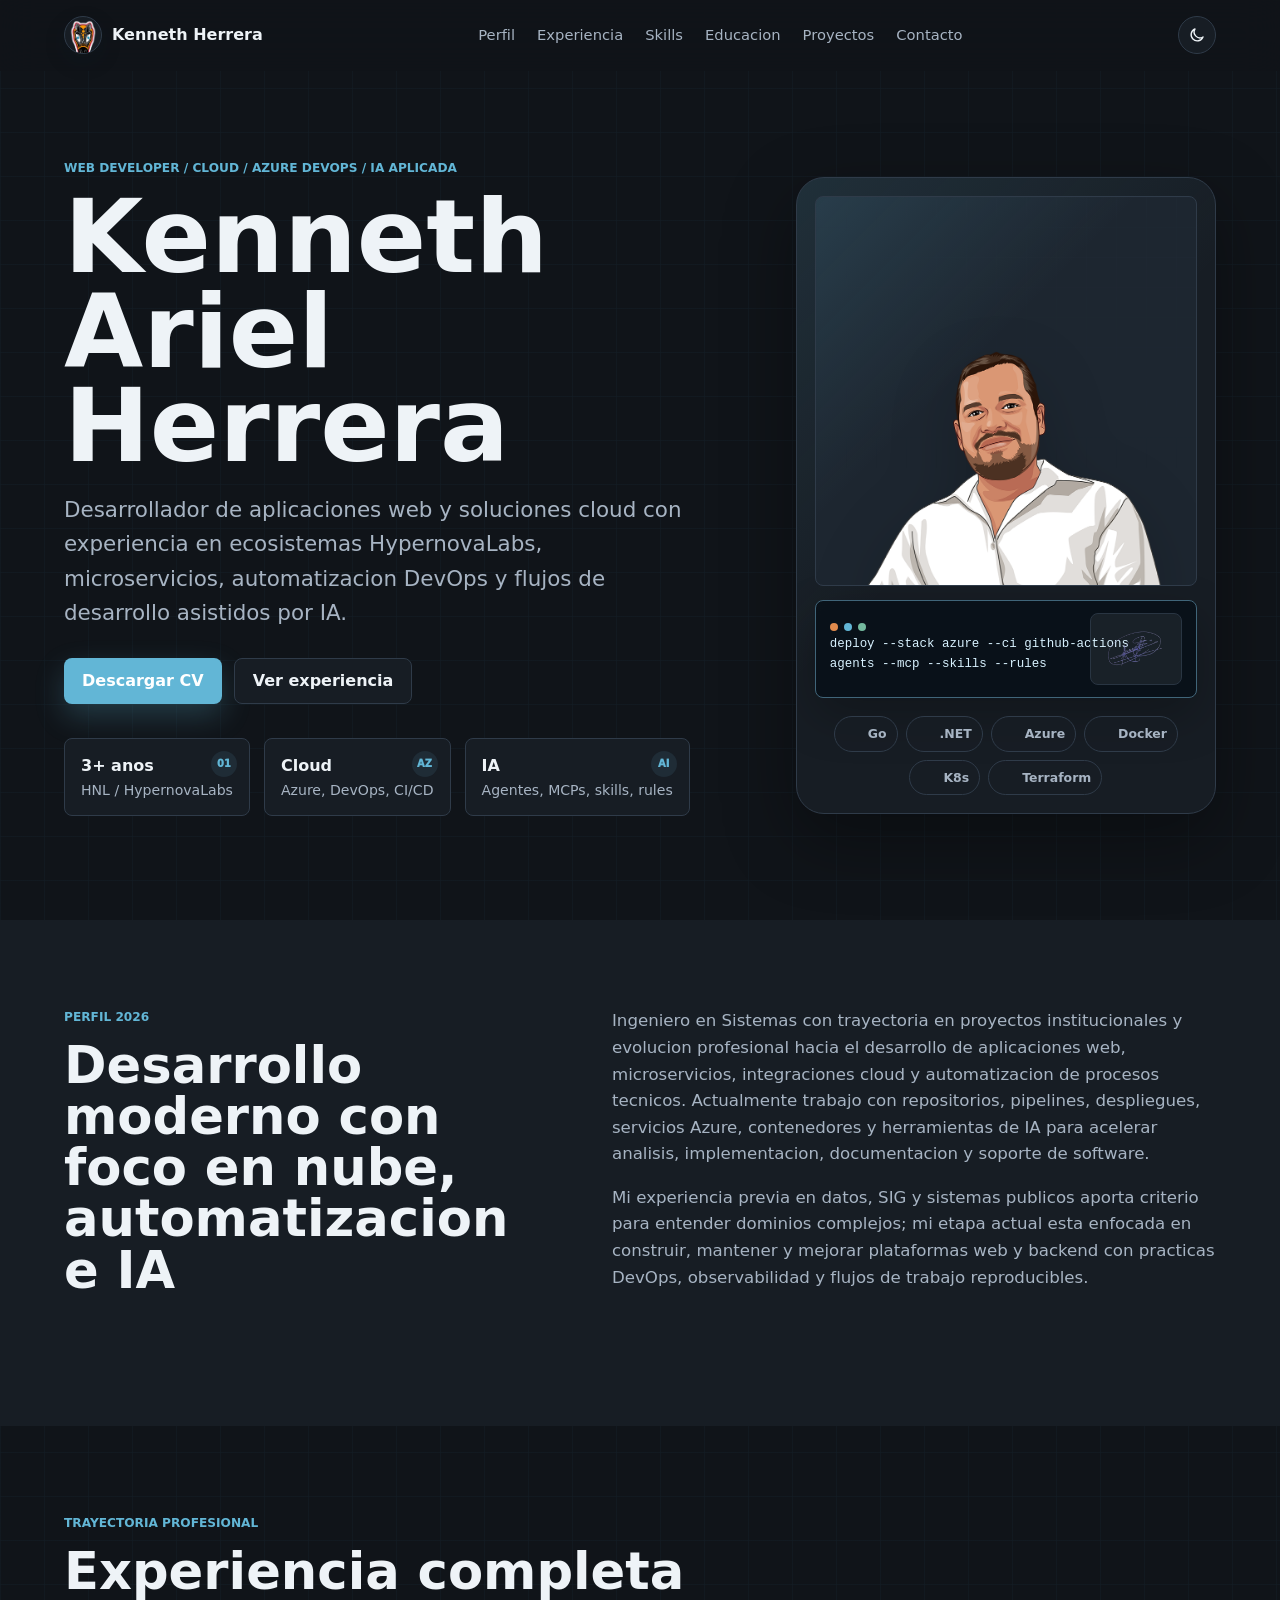
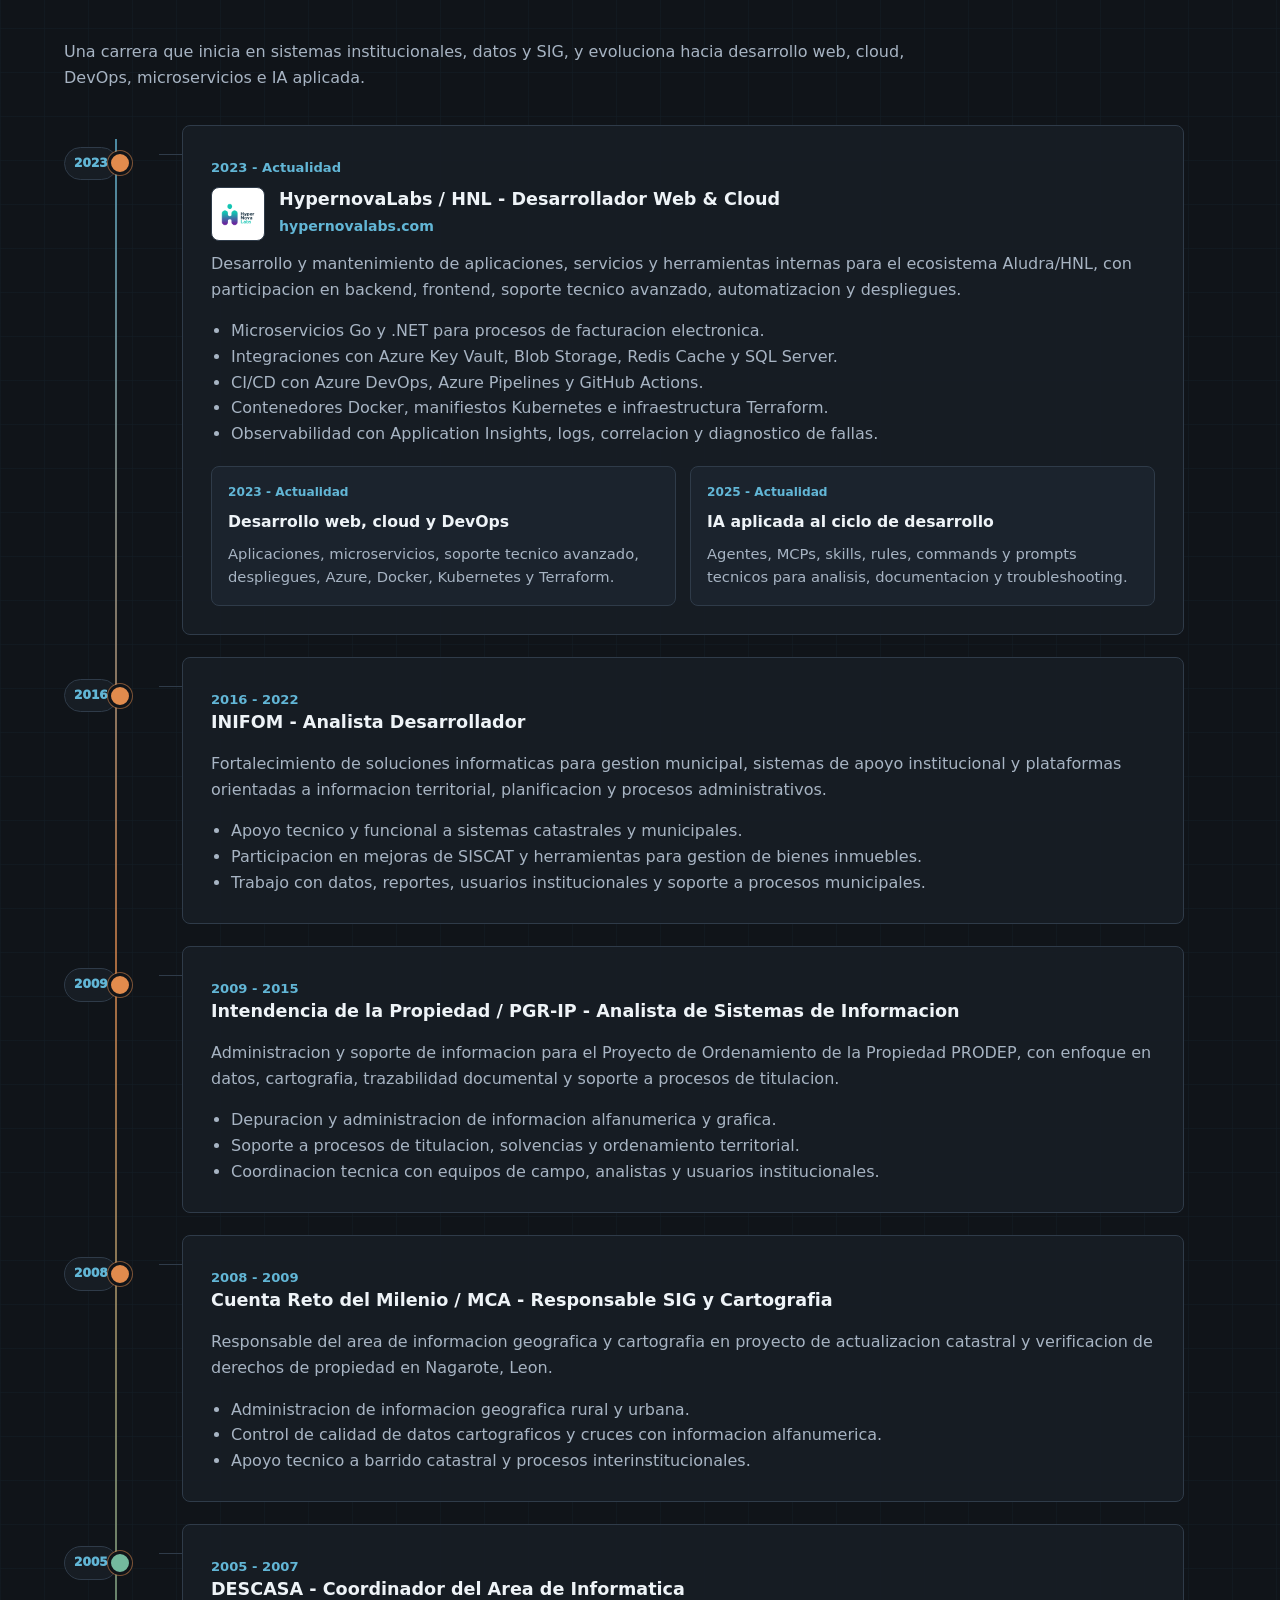
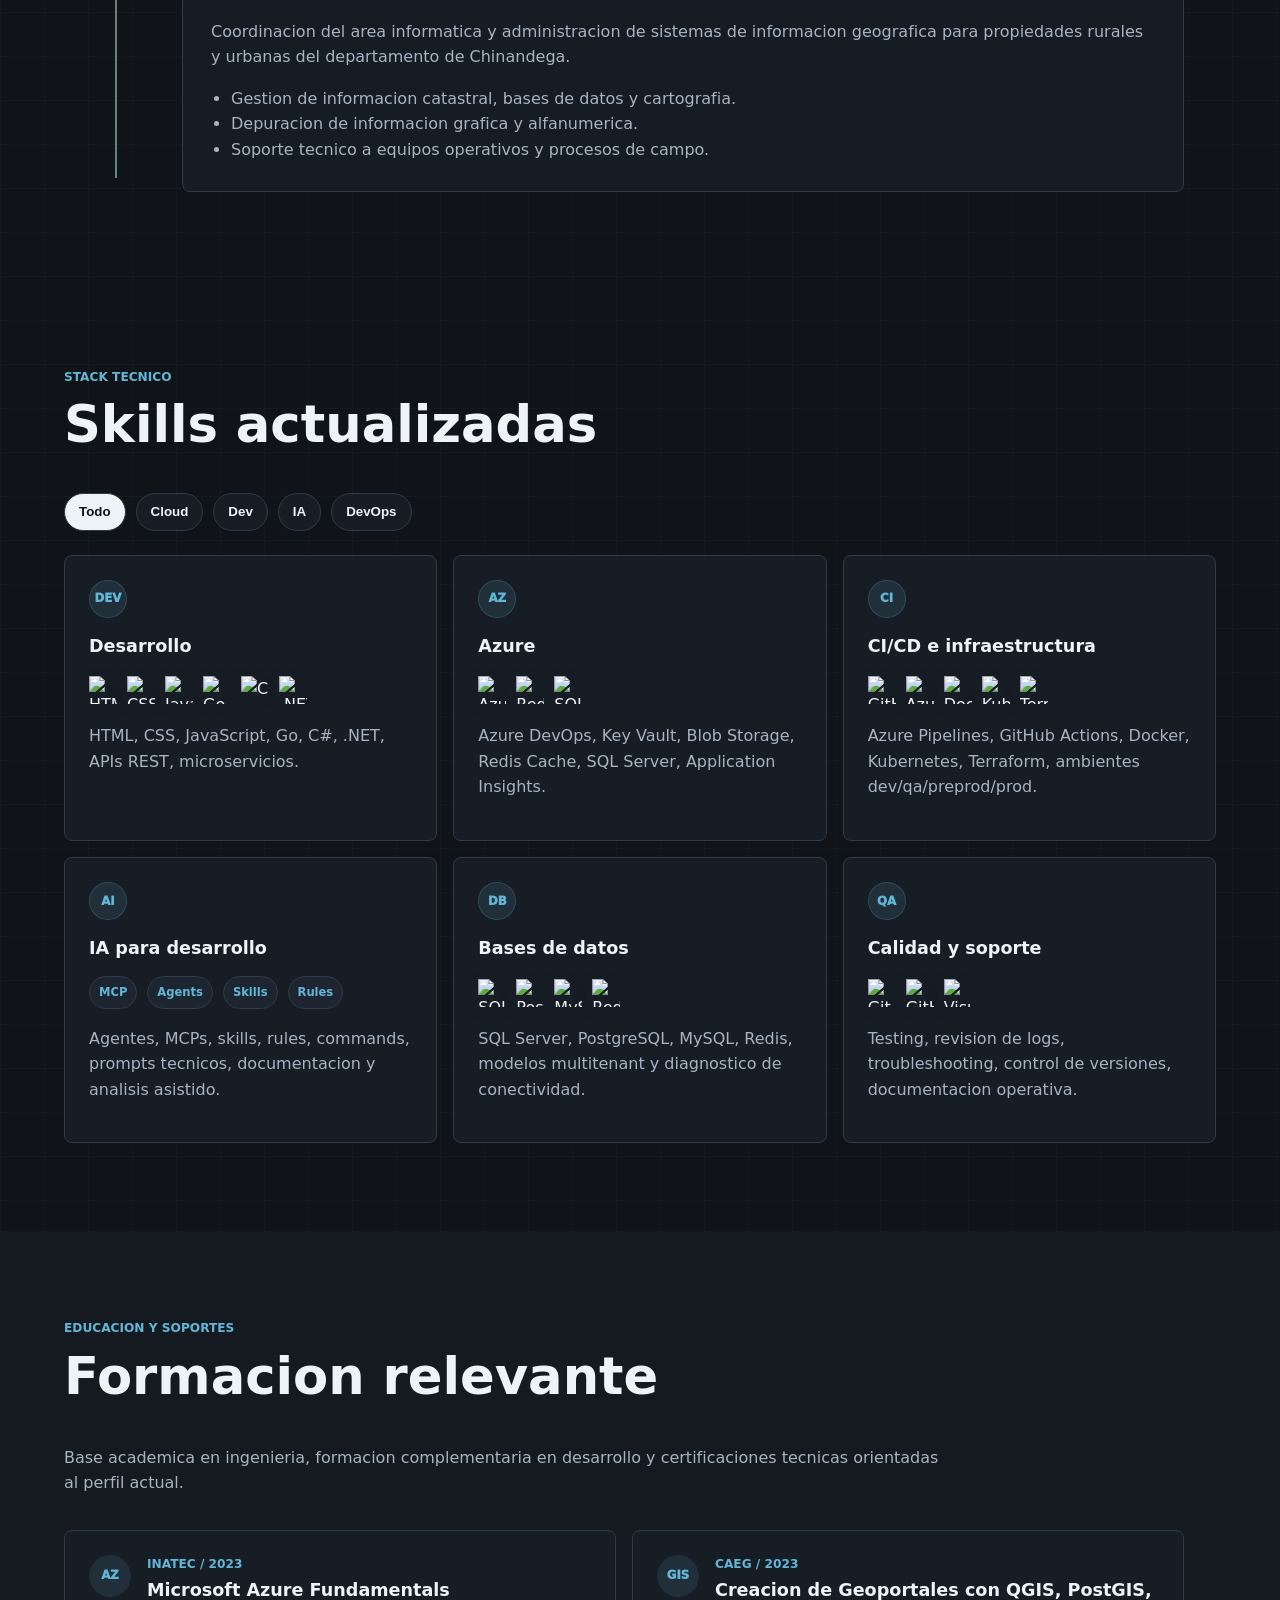
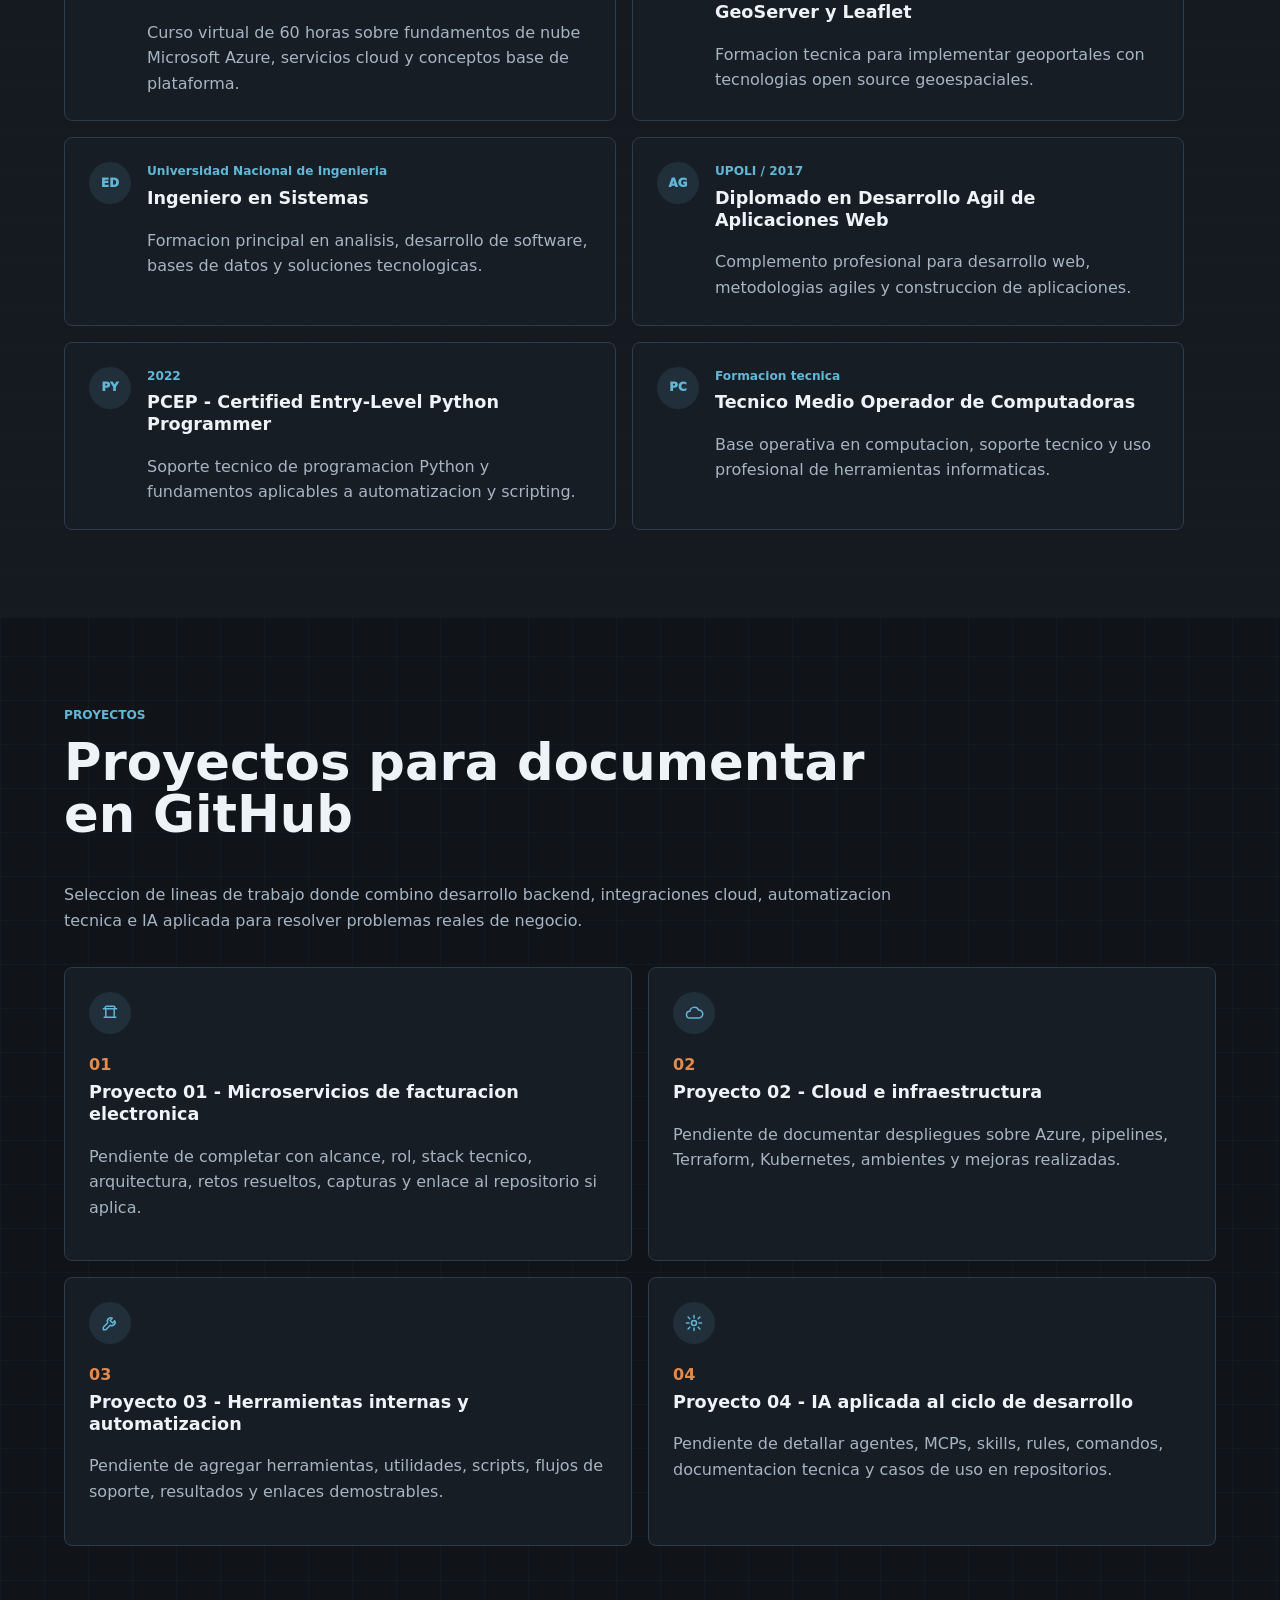
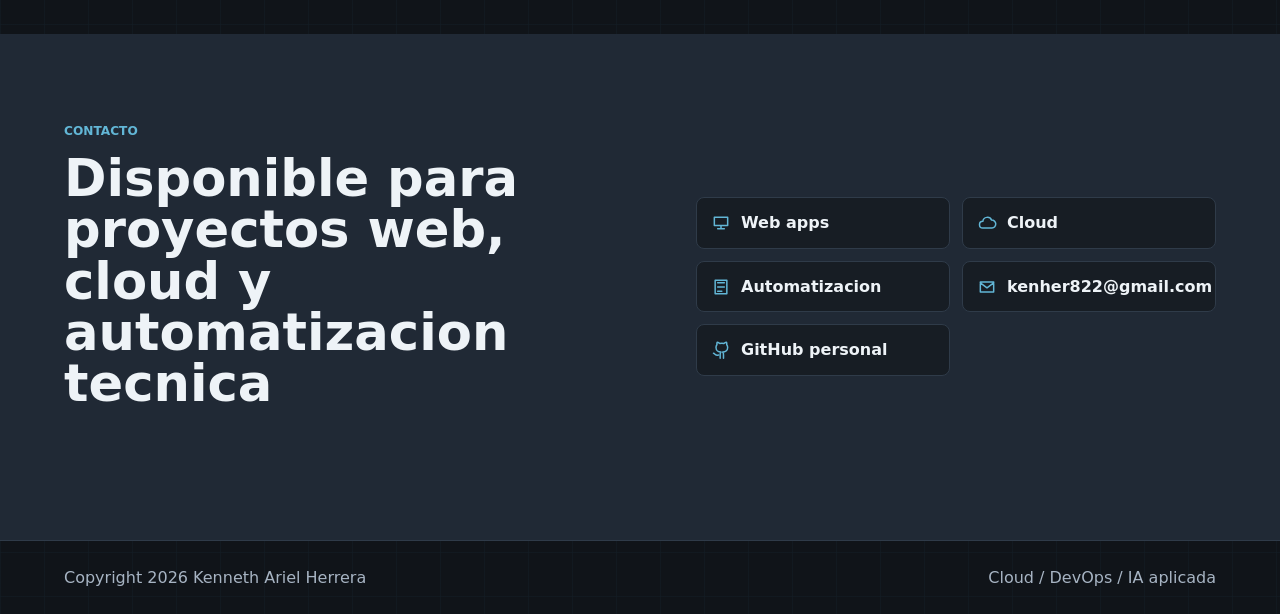
==== index.html @ 3b49cf9d "Refine projects section copy" ====
<!doctype html>
<html lang="es">
  <head>
    <meta charset="utf-8" />
    <meta name="viewport" content="width=device-width, initial-scale=1" />
    <meta
      name="description"
      content="Portafolio profesional de Kenneth Ariel Herrera: desarrollo web, cloud, Azure, DevOps, automatizacion e IA aplicada."
    />
    <title>Kenneth Ariel Herrera | Cloud & AI Developer</title>
    <link rel="icon" type="image/png" href="assets/guiguense.png" />
    <link rel="stylesheet" href="css/styles.css" />
  </head>
  <body>
    <header class="site-header" data-elevated="false">
      <a class="brand" href="#inicio" aria-label="Ir al inicio">
        <span class="brand-mark"><img src="assets/guiguense.png" alt="" /></span>
        <span>Kenneth Herrera</span>
      </a>
      <nav class="nav" aria-label="Navegacion principal">
        <a href="#perfil">Perfil</a>
        <a href="#experiencia">Experiencia</a>
        <a href="#skills">Skills</a>
        <a href="#educacion">Educacion</a>
        <a href="#proyectos">Proyectos</a>
        <a href="#contacto">Contacto</a>
      </nav>
      <button class="theme-toggle" type="button" aria-label="Cambiar tema">
        <svg class="icon sun-icon" viewBox="0 0 24 24" aria-hidden="true">
          <path d="M12 4V2m0 20v-2m8-8h2M2 12h2m13.7-5.7 1.4-1.4M4.9 19.1l1.4-1.4m0-11.4L4.9 4.9m14.2 14.2-1.4-1.4" />
          <circle cx="12" cy="12" r="4" />
        </svg>
        <svg class="icon moon-icon" viewBox="0 0 24 24" aria-hidden="true">
          <path d="M20 14.6A7.7 7.7 0 0 1 9.4 4a8.2 8.2 0 1 0 10.6 10.6Z" />
        </svg>
      </button>
    </header>

    <main>
      <section id="inicio" class="hero section">
        <div class="hero-copy">
          <p class="eyebrow">Web Developer / Cloud / Azure DevOps / IA aplicada</p>
          <h1>Kenneth Ariel Herrera</h1>
          <p class="hero-lead">
            Desarrollador de aplicaciones web y soluciones cloud con experiencia en ecosistemas
            HypernovaLabs, microservicios, automatizacion DevOps y flujos de desarrollo asistidos por IA.
          </p>
          <div class="hero-actions">
            <a class="button primary" href="cv/CV_Kenneth_Herrera_2026.pdf" download>Descargar CV</a>
            <a class="button secondary" href="#proyectos">Ver experiencia</a>
          </div>
          <dl class="quick-stats" aria-label="Resumen profesional">
            <div>
              <span class="stat-icon" aria-hidden="true">01</span>
              <dt>3+ anos</dt>
              <dd>HNL / HypernovaLabs</dd>
            </div>
            <div>
              <span class="stat-icon" aria-hidden="true">AZ</span>
              <dt>Cloud</dt>
              <dd>Azure, DevOps, CI/CD</dd>
            </div>
            <div>
              <span class="stat-icon" aria-hidden="true">AI</span>
              <dt>IA</dt>
              <dd>Agentes, MCPs, skills, rules</dd>
            </div>
          </dl>
        </div>
        <aside class="hero-portrait" aria-label="Presentacion visual">
          <div class="portrait-stage">
            <div class="portrait-grid" aria-hidden="true"></div>
            <img src="assets/perfil-kherrera-hnl.png" alt="Ilustracion profesional de Kenneth Herrera" />
          </div>
          <div class="hero-console" aria-label="Resumen tecnico">
            <div class="console-content">
              <div>
                <div class="console-bar">
                  <span></span>
                  <span></span>
                  <span></span>
                </div>
                <code>deploy --stack azure --ci github-actions</code>
                <code>agents --mcp --skills --rules</code>
              </div>
              <div class="signature">
                <img src="assets/firma-kah.png" alt="Firma de Kenneth Ariel Herrera" />
              </div>
            </div>
          </div>
          <div class="hero-tags" aria-label="Tecnologias destacadas">
            <span><img src="https://cdn.jsdelivr.net/gh/devicons/devicon/icons/go/go-original.svg" alt="" />Go</span>
            <span><img src="https://cdn.jsdelivr.net/gh/devicons/devicon/icons/dot-net/dot-net-original.svg" alt="" />.NET</span>
            <span><img src="https://cdn.jsdelivr.net/gh/devicons/devicon/icons/azure/azure-original.svg" alt="" />Azure</span>
            <span><img src="https://cdn.jsdelivr.net/gh/devicons/devicon/icons/docker/docker-original.svg" alt="" />Docker</span>
            <span><img src="https://cdn.jsdelivr.net/gh/devicons/devicon/icons/kubernetes/kubernetes-plain.svg" alt="" />K8s</span>
            <span><img src="https://cdn.jsdelivr.net/gh/devicons/devicon/icons/terraform/terraform-original.svg" alt="" />Terraform</span>
          </div>
        </aside>
      </section>

      <section id="perfil" class="section split">
        <div>
          <p class="section-kicker">Perfil 2026</p>
          <h2>Desarrollo moderno con foco en nube, automatizacion e IA</h2>
        </div>
        <div class="prose">
          <p>
            Ingeniero en Sistemas con trayectoria en proyectos institucionales y evolucion profesional
            hacia el desarrollo de aplicaciones web, microservicios, integraciones cloud y automatizacion
            de procesos tecnicos. Actualmente trabajo con repositorios, pipelines, despliegues, servicios
            Azure, contenedores y herramientas de IA para acelerar analisis, implementacion, documentacion
            y soporte de software.
          </p>
          <p>
            Mi experiencia previa en datos, SIG y sistemas publicos aporta criterio para entender dominios
            complejos; mi etapa actual esta enfocada en construir, mantener y mejorar plataformas web y
            backend con practicas DevOps, observabilidad y flujos de trabajo reproducibles.
          </p>
        </div>
      </section>

      <section id="experiencia" class="section">
        <div class="section-heading">
          <p class="section-kicker">Trayectoria profesional</p>
          <h2>Experiencia completa</h2>
          <p>
            Una carrera que inicia en sistemas institucionales, datos y SIG, y evoluciona hacia
            desarrollo web, cloud, DevOps, microservicios e IA aplicada.
          </p>
        </div>
        <div class="timeline">
          <article class="timeline-item reveal">
            <div class="timeline-marker">
              <span>2023</span>
            </div>
            <div class="timeline-card">
              <span class="timeline-date">2023 - Actualidad</span>
              <div class="company-heading">
                <a class="company-logo" href="https://www.hypernovalabs.com/" target="_blank" rel="noreferrer" aria-label="Abrir sitio oficial de HypernovaLabs">
                  <img src="assets/hypernova-logo.ico" alt="Logo de HypernovaLabs" />
                </a>
                <div>
                  <h3>HypernovaLabs / HNL - Desarrollador Web & Cloud</h3>
                  <a class="company-link" href="https://www.hypernovalabs.com/" target="_blank" rel="noreferrer">hypernovalabs.com</a>
                </div>
              </div>
              <p>
                Desarrollo y mantenimiento de aplicaciones, servicios y herramientas internas para el
                ecosistema Aludra/HNL, con participacion en backend, frontend, soporte tecnico avanzado,
                automatizacion y despliegues.
              </p>
              <ul>
                <li>Microservicios Go y .NET para procesos de facturacion electronica.</li>
                <li>Integraciones con Azure Key Vault, Blob Storage, Redis Cache y SQL Server.</li>
                <li>CI/CD con Azure DevOps, Azure Pipelines y GitHub Actions.</li>
                <li>Contenedores Docker, manifiestos Kubernetes e infraestructura Terraform.</li>
                <li>Observabilidad con Application Insights, logs, correlacion y diagnostico de fallas.</li>
              </ul>
              <div class="experience-focus-grid">
                <article class="experience-focus-card">
                  <span>2023 - Actualidad</span>
                  <h4>Desarrollo web, cloud y DevOps</h4>
                  <p>Aplicaciones, microservicios, soporte tecnico avanzado, despliegues, Azure, Docker, Kubernetes y Terraform.</p>
                </article>
                <article class="experience-focus-card">
                  <span>2025 - Actualidad</span>
                  <h4>IA aplicada al ciclo de desarrollo</h4>
                  <p>Agentes, MCPs, skills, rules, commands y prompts tecnicos para analisis, documentacion y troubleshooting.</p>
                </article>
              </div>
            </div>
          </article>
          <article class="timeline-item reveal">
            <div class="timeline-marker">
              <span>2016</span>
            </div>
            <div class="timeline-card">
              <span class="timeline-date">2016 - 2022</span>
              <h3>INIFOM - Analista Desarrollador</h3>
              <p>
                Fortalecimiento de soluciones informaticas para gestion municipal, sistemas de apoyo
                institucional y plataformas orientadas a informacion territorial, planificacion y procesos
                administrativos.
              </p>
              <ul>
                <li>Apoyo tecnico y funcional a sistemas catastrales y municipales.</li>
                <li>Participacion en mejoras de SISCAT y herramientas para gestion de bienes inmuebles.</li>
                <li>Trabajo con datos, reportes, usuarios institucionales y soporte a procesos municipales.</li>
              </ul>
            </div>
          </article>
          <article class="timeline-item reveal">
            <div class="timeline-marker">
              <span>2009</span>
            </div>
            <div class="timeline-card">
              <span class="timeline-date">2009 - 2015</span>
              <h3>Intendencia de la Propiedad / PGR-IP - Analista de Sistemas de Informacion</h3>
              <p>
                Administracion y soporte de informacion para el Proyecto de Ordenamiento de la Propiedad
                PRODEP, con enfoque en datos, cartografia, trazabilidad documental y soporte a procesos
                de titulacion.
              </p>
              <ul>
                <li>Depuracion y administracion de informacion alfanumerica y grafica.</li>
                <li>Soporte a procesos de titulacion, solvencias y ordenamiento territorial.</li>
                <li>Coordinacion tecnica con equipos de campo, analistas y usuarios institucionales.</li>
              </ul>
            </div>
          </article>
          <article class="timeline-item reveal">
            <div class="timeline-marker">
              <span>2008</span>
            </div>
            <div class="timeline-card">
              <span class="timeline-date">2008 - 2009</span>
              <h3>Cuenta Reto del Milenio / MCA - Responsable SIG y Cartografia</h3>
              <p>
                Responsable del area de informacion geografica y cartografia en proyecto de actualizacion
                catastral y verificacion de derechos de propiedad en Nagarote, Leon.
              </p>
              <ul>
                <li>Administracion de informacion geografica rural y urbana.</li>
                <li>Control de calidad de datos cartograficos y cruces con informacion alfanumerica.</li>
                <li>Apoyo tecnico a barrido catastral y procesos interinstitucionales.</li>
              </ul>
            </div>
          </article>
          <article class="timeline-item muted reveal">
            <div class="timeline-marker">
              <span>2005</span>
            </div>
            <div class="timeline-card">
              <span class="timeline-date">2005 - 2007</span>
              <h3>DESCASA - Coordinador del Area de Informatica</h3>
              <p>
                Coordinacion del area informatica y administracion de sistemas de informacion geografica
                para propiedades rurales y urbanas del departamento de Chinandega.
              </p>
              <ul>
                <li>Gestion de informacion catastral, bases de datos y cartografia.</li>
                <li>Depuracion de informacion grafica y alfanumerica.</li>
                <li>Soporte tecnico a equipos operativos y procesos de campo.</li>
              </ul>
            </div>
          </article>
        </div>
      </section>

      <section id="skills" class="section">
        <div class="section-heading">
          <p class="section-kicker">Stack tecnico</p>
          <h2>Skills actualizadas</h2>
        </div>
        <div class="skill-filters" role="group" aria-label="Filtrar skills">
          <button class="filter active" type="button" data-filter="all">Todo</button>
          <button class="filter" type="button" data-filter="cloud">Cloud</button>
          <button class="filter" type="button" data-filter="dev">Dev</button>
          <button class="filter" type="button" data-filter="ai">IA</button>
          <button class="filter" type="button" data-filter="ops">DevOps</button>
        </div>
        <div class="skills-grid">
          <article class="skill-card reveal" data-category="dev">
            <span class="skill-icon" aria-hidden="true">DEV</span>
            <h3>Desarrollo</h3>
            <div class="tech-icons" aria-label="Tecnologias de desarrollo">
              <img src="https://cdn.jsdelivr.net/gh/devicons/devicon/icons/html5/html5-original.svg" alt="HTML5" />
              <img src="https://cdn.jsdelivr.net/gh/devicons/devicon/icons/css3/css3-original.svg" alt="CSS3" />
              <img src="https://cdn.jsdelivr.net/gh/devicons/devicon/icons/javascript/javascript-original.svg" alt="JavaScript" />
              <img src="https://cdn.jsdelivr.net/gh/devicons/devicon/icons/go/go-original.svg" alt="Go" />
              <img src="https://cdn.jsdelivr.net/gh/devicons/devicon/icons/csharp/csharp-original.svg" alt="C Sharp" />
              <img src="https://cdn.jsdelivr.net/gh/devicons/devicon/icons/dot-net/dot-net-original.svg" alt=".NET" />
            </div>
            <p>HTML, CSS, JavaScript, Go, C#, .NET, APIs REST, microservicios.</p>
          </article>
          <article class="skill-card reveal" data-category="cloud">
            <span class="skill-icon" aria-hidden="true">AZ</span>
            <h3>Azure</h3>
            <div class="tech-icons" aria-label="Tecnologias cloud">
              <img src="https://cdn.jsdelivr.net/gh/devicons/devicon/icons/azure/azure-original.svg" alt="Azure" />
              <img src="https://cdn.jsdelivr.net/gh/devicons/devicon/icons/redis/redis-original.svg" alt="Redis" />
              <img src="https://cdn.jsdelivr.net/gh/devicons/devicon/icons/microsoftsqlserver/microsoftsqlserver-plain.svg" alt="SQL Server" />
            </div>
            <p>Azure DevOps, Key Vault, Blob Storage, Redis Cache, SQL Server, Application Insights.</p>
          </article>
          <article class="skill-card reveal" data-category="ops">
            <span class="skill-icon" aria-hidden="true">CI</span>
            <h3>CI/CD e infraestructura</h3>
            <div class="tech-icons" aria-label="Tecnologias DevOps">
              <img src="https://cdn.jsdelivr.net/gh/devicons/devicon/icons/github/github-original.svg" alt="GitHub" />
              <img src="https://cdn.jsdelivr.net/gh/devicons/devicon/icons/azuredevops/azuredevops-original.svg" alt="Azure DevOps" />
              <img src="https://cdn.jsdelivr.net/gh/devicons/devicon/icons/docker/docker-original.svg" alt="Docker" />
              <img src="https://cdn.jsdelivr.net/gh/devicons/devicon/icons/kubernetes/kubernetes-plain.svg" alt="Kubernetes" />
              <img src="https://cdn.jsdelivr.net/gh/devicons/devicon/icons/terraform/terraform-original.svg" alt="Terraform" />
            </div>
            <p>Azure Pipelines, GitHub Actions, Docker, Kubernetes, Terraform, ambientes dev/qa/preprod/prod.</p>
          </article>
          <article class="skill-card reveal" data-category="ai">
            <span class="skill-icon" aria-hidden="true">AI</span>
            <h3>IA para desarrollo</h3>
            <div class="tech-icons tech-labels" aria-label="Flujos de IA aplicada">
              <span>MCP</span>
              <span>Agents</span>
              <span>Skills</span>
              <span>Rules</span>
            </div>
            <p>Agentes, MCPs, skills, rules, commands, prompts tecnicos, documentacion y analisis asistido.</p>
          </article>
          <article class="skill-card reveal" data-category="dev">
            <span class="skill-icon" aria-hidden="true">DB</span>
            <h3>Bases de datos</h3>
            <div class="tech-icons" aria-label="Bases de datos">
              <img src="https://cdn.jsdelivr.net/gh/devicons/devicon/icons/microsoftsqlserver/microsoftsqlserver-plain.svg" alt="SQL Server" />
              <img src="https://cdn.jsdelivr.net/gh/devicons/devicon/icons/postgresql/postgresql-original.svg" alt="PostgreSQL" />
              <img src="https://cdn.jsdelivr.net/gh/devicons/devicon/icons/mysql/mysql-original.svg" alt="MySQL" />
              <img src="https://cdn.jsdelivr.net/gh/devicons/devicon/icons/redis/redis-original.svg" alt="Redis" />
            </div>
            <p>SQL Server, PostgreSQL, MySQL, Redis, modelos multitenant y diagnostico de conectividad.</p>
          </article>
          <article class="skill-card reveal" data-category="ops">
            <span class="skill-icon" aria-hidden="true">QA</span>
            <h3>Calidad y soporte</h3>
            <div class="tech-icons" aria-label="Herramientas de calidad y soporte">
              <img src="https://cdn.jsdelivr.net/gh/devicons/devicon/icons/git/git-original.svg" alt="Git" />
              <img src="https://cdn.jsdelivr.net/gh/devicons/devicon/icons/github/github-original.svg" alt="GitHub" />
              <img src="https://cdn.jsdelivr.net/gh/devicons/devicon/icons/vscode/vscode-original.svg" alt="Visual Studio Code" />
            </div>
            <p>Testing, revision de logs, troubleshooting, control de versiones, documentacion operativa.</p>
          </article>
        </div>
      </section>

      <section id="educacion" class="section education-section">
        <div class="section-heading">
          <p class="section-kicker">Educacion y soportes</p>
          <h2>Formacion relevante</h2>
          <p>
            Base academica en ingenieria, formacion complementaria en desarrollo y certificaciones
            tecnicas orientadas al perfil actual.
          </p>
        </div>
        <div class="education-grid">
          <article class="education-card reveal">
            <span class="education-icon" aria-hidden="true">AZ</span>
            <div>
              <span class="education-date">INATEC / 2023</span>
              <h3>Microsoft Azure Fundamentals</h3>
              <p>Curso virtual de 60 horas sobre fundamentos de nube Microsoft Azure, servicios cloud y conceptos base de plataforma.</p>
            </div>
          </article>
          <article class="education-card reveal">
            <span class="education-icon" aria-hidden="true">GIS</span>
            <div>
              <span class="education-date">CAEG / 2023</span>
              <h3>Creacion de Geoportales con QGIS, PostGIS, GeoServer y Leaflet</h3>
              <p>Formacion tecnica para implementar geoportales con tecnologias open source geoespaciales.</p>
            </div>
          </article>
          <article class="education-card reveal">
            <span class="education-icon" aria-hidden="true">ED</span>
            <div>
              <span class="education-date">Universidad Nacional de Ingenieria</span>
              <h3>Ingeniero en Sistemas</h3>
              <p>Formacion principal en analisis, desarrollo de software, bases de datos y soluciones tecnologicas.</p>
            </div>
          </article>
          <article class="education-card reveal">
            <span class="education-icon" aria-hidden="true">AG</span>
            <div>
              <span class="education-date">UPOLI / 2017</span>
              <h3>Diplomado en Desarrollo Agil de Aplicaciones Web</h3>
              <p>Complemento profesional para desarrollo web, metodologias agiles y construccion de aplicaciones.</p>
            </div>
          </article>
          <article class="education-card reveal">
            <span class="education-icon" aria-hidden="true">PY</span>
            <div>
              <span class="education-date">2022</span>
              <h3>PCEP - Certified Entry-Level Python Programmer</h3>
              <p>Soporte tecnico de programacion Python y fundamentos aplicables a automatizacion y scripting.</p>
            </div>
          </article>
          <article class="education-card reveal">
            <span class="education-icon" aria-hidden="true">PC</span>
            <div>
              <span class="education-date">Formacion tecnica</span>
              <h3>Tecnico Medio Operador de Computadoras</h3>
              <p>Base operativa en computacion, soporte tecnico y uso profesional de herramientas informaticas.</p>
            </div>
          </article>
        </div>
      </section>

      <section id="proyectos" class="section">
        <div class="section-heading">
          <p class="section-kicker">Proyectos</p>
          <h2>Proyectos para documentar en GitHub</h2>
          <p>
            Seleccion de lineas de trabajo donde combino desarrollo backend, integraciones cloud,
            automatizacion tecnica e IA aplicada para resolver problemas reales de negocio.
          </p>
        </div>
        <div class="project-grid">
          <article class="project-card reveal">
            <span class="project-icon">
              <svg viewBox="0 0 24 24" aria-hidden="true"><path d="M4 7h16M7 7v10m10-10v10M5 17h14M8 4h8a2 2 0 0 1 2 2v1H6V6a2 2 0 0 1 2-2Z" /></svg>
            </span>
            <span class="project-number">01</span>
            <h3>Proyecto 01 - Microservicios de facturacion electronica</h3>
            <p>
              Pendiente de completar con alcance, rol, stack tecnico, arquitectura, retos resueltos,
              capturas y enlace al repositorio si aplica.
            </p>
          </article>
          <article class="project-card reveal">
            <span class="project-icon">
              <svg viewBox="0 0 24 24" aria-hidden="true"><path d="M7 18a4 4 0 0 1 0-8 5.5 5.5 0 0 1 10.5-1.5A4.7 4.7 0 0 1 18 18H7Z" /></svg>
            </span>
            <span class="project-number">02</span>
            <h3>Proyecto 02 - Cloud e infraestructura</h3>
            <p>
              Pendiente de documentar despliegues sobre Azure, pipelines, Terraform, Kubernetes,
              ambientes y mejoras realizadas.
            </p>
          </article>
          <article class="project-card reveal">
            <span class="project-icon">
              <svg viewBox="0 0 24 24" aria-hidden="true"><path d="M14.7 6.3a4 4 0 0 0-5.4 5.4L4 17v3h3l5.3-5.3a4 4 0 0 0 5.4-5.4l-2.6 2.6-3-3 2.6-2.6Z" /></svg>
            </span>
            <span class="project-number">03</span>
            <h3>Proyecto 03 - Herramientas internas y automatizacion</h3>
            <p>
              Pendiente de agregar herramientas, utilidades, scripts, flujos de soporte, resultados y
              enlaces demostrables.
            </p>
          </article>
          <article class="project-card reveal">
            <span class="project-icon">
              <svg viewBox="0 0 24 24" aria-hidden="true"><path d="M12 3v3m0 12v3M4.9 4.9 7 7m10 10 2.1 2.1M3 12h3m12 0h3M4.9 19.1 7 17m10-10 2.1-2.1M9 12a3 3 0 1 0 6 0 3 3 0 0 0-6 0Z" /></svg>
            </span>
            <span class="project-number">04</span>
            <h3>Proyecto 04 - IA aplicada al ciclo de desarrollo</h3>
            <p>
              Pendiente de detallar agentes, MCPs, skills, rules, comandos, documentacion tecnica y
              casos de uso en repositorios.
            </p>
          </article>
        </div>
      </section>

      <section id="contacto" class="section contact-band">
        <div>
          <p class="section-kicker">Contacto</p>
          <h2>Disponible para proyectos web, cloud y automatizacion tecnica</h2>
        </div>
        <div class="contact-panel">
          <div class="contact-pill">
            <svg viewBox="0 0 24 24" aria-hidden="true"><path d="M4 5h16v10H4zM8 19h8m-4-4v4" /></svg>
            <span>Web apps</span>
          </div>
          <div class="contact-pill">
            <svg viewBox="0 0 24 24" aria-hidden="true"><path d="M7 18a4 4 0 0 1 0-8 5.5 5.5 0 0 1 10.5-1.5A4.7 4.7 0 0 1 18 18H7Z" /></svg>
            <span>Cloud</span>
          </div>
          <div class="contact-pill">
            <svg viewBox="0 0 24 24" aria-hidden="true"><path d="M8 7h8M8 12h8M8 17h5M5 4h14v16H5z" /></svg>
            <span>Automatizacion</span>
          </div>
          <a class="contact-pill" href="mailto:kenher822@gmail.com">
            <svg viewBox="0 0 24 24" aria-hidden="true"><path d="M4 6h16v12H4zM4 7l8 6 8-6" /></svg>
            <span>kenher822@gmail.com</span>
          </a>
          <a class="contact-pill" href="https://github.com/" target="_blank" rel="noreferrer">
            <svg viewBox="0 0 24 24" aria-hidden="true"><path d="M15 22v-4a4.8 4.8 0 0 0-1-3.5c3 0 6-2 6-5.5 0-1.2-.4-2.4-1.1-3.3.1-1.1 0-2.1-.3-3 0 0-1 0-3 1.4a10.5 10.5 0 0 0-5.2 0c-2-1.4-3-1.4-3-1.4-.3.9-.4 1.9-.3 3A5.2 5.2 0 0 0 6 9c0 3.5 3 5.5 6 5.5a4.8 4.8 0 0 0-1 3.5v4M9 18c-3.8 1.4-4-1.8-6-2" /></svg>
            <span>GitHub personal</span>
          </a>
        </div>
      </section>
    </main>

    <footer class="site-footer">
      <span>Copyright 2026 Kenneth Ariel Herrera</span>
      <span>Cloud / DevOps / IA aplicada</span>
    </footer>

    <script src="js/main.js"></script>
  </body>
</html>
---- css/styles.css ----
:root {
  color-scheme: light;
  --bg: #f7f8fb;
  --bg-pattern: #edf3f8;
  --surface: #ffffff;
  --surface-strong: #eef3f7;
  --text: #172033;
  --muted: #617084;
  --line: #d9e1ea;
  --primary: #126c8f;
  --primary-dark: #0e4c68;
  --accent: #c56a2c;
  --green: #3d7a64;
  --shadow: 0 24px 70px rgba(18, 38, 63, 0.12);
  --radius: 8px;
}

body.dark {
  color-scheme: dark;
  --bg: #101419;
  --bg-pattern: #141d25;
  --surface: #171d24;
  --surface-strong: #202935;
  --text: #eef3f7;
  --muted: #a7b4c3;
  --line: #2f3b49;
  --primary: #62b6d6;
  --primary-dark: #8fd3ea;
  --accent: #e18b4d;
  --green: #74b99e;
  --shadow: 0 24px 70px rgba(0, 0, 0, 0.35);
}

* {
  box-sizing: border-box;
}

html {
  scroll-behavior: smooth;
}

body {
  margin: 0;
  background:
    linear-gradient(90deg, color-mix(in srgb, var(--bg-pattern) 60%, transparent) 1px, transparent 1px),
    linear-gradient(color-mix(in srgb, var(--bg-pattern) 60%, transparent) 1px, transparent 1px),
    var(--bg);
  background-size: 44px 44px;
  color: var(--text);
  font-family: Inter, ui-sans-serif, system-ui, -apple-system, BlinkMacSystemFont, "Segoe UI", sans-serif;
  line-height: 1.6;
}

a {
  color: inherit;
  text-decoration: none;
}

img {
  display: block;
  max-width: 100%;
}

.site-header {
  position: sticky;
  top: 0;
  z-index: 20;
  display: flex;
  align-items: center;
  justify-content: space-between;
  gap: 24px;
  padding: 16px clamp(20px, 5vw, 72px);
  background: color-mix(in srgb, var(--bg) 88%, transparent);
  backdrop-filter: blur(18px);
  border-bottom: 1px solid transparent;
}

.site-header[data-elevated="true"] {
  border-bottom-color: var(--line);
}

.brand,
.nav,
.hero-actions,
.quick-stats,
.skill-filters,
.site-footer {
  display: flex;
  align-items: center;
}

.brand {
  gap: 10px;
  font-weight: 800;
}

.brand-mark {
  display: grid;
  place-items: center;
  width: 38px;
  height: 38px;
  border-radius: 50%;
  background: var(--surface);
  border: 1px solid var(--line);
  overflow: hidden;
  box-shadow: 0 8px 24px rgba(18, 38, 63, 0.1);
}

.brand-mark img {
  width: 88%;
  height: 88%;
  object-fit: contain;
  object-position: center;
}

.nav {
  gap: 22px;
  color: var(--muted);
  font-size: 0.92rem;
}

.nav a:hover {
  color: var(--primary);
}

.theme-toggle {
  position: relative;
  display: grid;
  place-items: center;
  width: 38px;
  height: 38px;
  border: 1px solid var(--line);
  border-radius: 50%;
  background: var(--surface);
  color: var(--text);
  cursor: pointer;
  transition: transform 180ms ease, border-color 180ms ease, background 180ms ease;
}

.theme-toggle:hover {
  transform: translateY(-1px);
  border-color: var(--primary);
}

.theme-toggle .icon {
  position: absolute;
  width: 18px;
  height: 18px;
  fill: none;
  stroke: currentColor;
  stroke-width: 1.8;
  stroke-linecap: round;
  stroke-linejoin: round;
  transition: opacity 180ms ease, transform 180ms ease;
}

.theme-toggle .moon-icon {
  opacity: 0;
  transform: rotate(-30deg) scale(0.72);
}

body.dark .theme-toggle .sun-icon {
  opacity: 0;
  transform: rotate(30deg) scale(0.72);
}

body.dark .theme-toggle .moon-icon {
  opacity: 1;
  transform: rotate(0) scale(1);
}

.section {
  padding: 88px clamp(20px, 5vw, 72px);
}

.hero {
  min-height: calc(100vh - 72px);
  display: grid;
  grid-template-columns: minmax(0, 1.1fr) minmax(320px, 0.72fr);
  align-items: center;
  gap: clamp(36px, 7vw, 92px);
}

.eyebrow,
.section-kicker {
  margin: 0 0 12px;
  color: var(--primary);
  font-size: 0.76rem;
  font-weight: 800;
  letter-spacing: 0;
  text-transform: uppercase;
}

h1,
h2,
h3,
p {
  margin-top: 0;
}

h1 {
  max-width: 780px;
  margin-bottom: 20px;
  font-size: clamp(3.2rem, 8vw, 7.4rem);
  line-height: 0.92;
  letter-spacing: 0;
}

h2 {
  font-size: clamp(2rem, 4vw, 3.8rem);
  line-height: 1;
  letter-spacing: 0;
}

h3 {
  font-size: 1.1rem;
  line-height: 1.25;
}

.hero-lead {
  max-width: 760px;
  color: var(--muted);
  font-size: clamp(1.08rem, 2vw, 1.34rem);
}

.hero-actions {
  flex-wrap: wrap;
  gap: 12px;
  margin: 28px 0 34px;
}

.button {
  display: inline-flex;
  min-height: 46px;
  align-items: center;
  justify-content: center;
  border-radius: var(--radius);
  padding: 0 18px;
  font-weight: 800;
  transition: transform 180ms ease, box-shadow 180ms ease, border-color 180ms ease;
}

.button:hover,
.filter:hover,
.contact-pill:hover {
  transform: translateY(-2px);
  border-color: var(--primary);
}

.button.primary {
  background: var(--primary);
  color: #fff;
  box-shadow: 0 12px 30px color-mix(in srgb, var(--primary) 24%, transparent);
}

.button.secondary {
  border: 1px solid var(--line);
  background: var(--surface);
}

.quick-stats {
  flex-wrap: wrap;
  gap: 14px;
}

.quick-stats div {
  position: relative;
  min-width: 156px;
  padding: 14px 16px;
  border: 1px solid var(--line);
  border-radius: var(--radius);
  background: var(--surface);
}

.stat-icon {
  position: absolute;
  top: 12px;
  right: 12px;
  display: grid;
  width: 26px;
  height: 26px;
  place-items: center;
  border-radius: 50%;
  background: color-mix(in srgb, var(--primary) 10%, var(--surface));
  color: var(--primary);
  font-size: 0.62rem;
  font-weight: 950;
}

.quick-stats dt {
  font-weight: 900;
}

.quick-stats dd {
  margin: 0;
  color: var(--muted);
  font-size: 0.88rem;
}

.hero-portrait {
  position: relative;
  min-height: 560px;
  padding: 18px;
  border: 1px solid var(--line);
  border-radius: 28px;
  background:
    linear-gradient(135deg, color-mix(in srgb, var(--primary) 12%, transparent), transparent 48%),
    var(--surface);
  box-shadow: var(--shadow);
  overflow: hidden;
  transition: transform 220ms ease, border-color 220ms ease, box-shadow 220ms ease;
}

.hero-portrait:hover {
  transform: translateY(-4px);
  border-color: color-mix(in srgb, var(--primary) 55%, var(--line));
  box-shadow: 0 32px 80px rgba(18, 38, 63, 0.18);
}

.portrait-stage {
  position: relative;
  display: grid;
  min-height: 390px;
  place-items: end center;
  border: 1px solid var(--line);
  border-radius: var(--radius);
  background:
    linear-gradient(135deg, rgba(98, 182, 214, 0.16), transparent 42%),
    color-mix(in srgb, var(--surface-strong) 72%, var(--surface));
  overflow: hidden;
}

.portrait-grid {
  position: absolute;
  inset: 0;
  background-image:
    linear-gradient(color-mix(in srgb, var(--line) 45%, transparent) 1px, transparent 1px),
    linear-gradient(90deg, color-mix(in srgb, var(--line) 45%, transparent) 1px, transparent 1px);
  background-size: 30px 30px;
  mask-image: linear-gradient(180deg, rgba(0, 0, 0, 0.18), transparent 72%);
}

.portrait-stage > img {
  position: relative;
  width: min(92%, 500px);
  margin-bottom: -8px;
  filter: drop-shadow(0 24px 32px rgba(0, 0, 0, 0.18));
  transition: transform 260ms ease;
}

.hero-portrait:hover .portrait-stage > img {
  transform: scale(1.025);
}

.hero-console {
  width: 100%;
  margin-top: 14px;
  padding: 12px 14px;
  border: 1px solid color-mix(in srgb, var(--primary) 34%, var(--line));
  border-radius: var(--radius);
  background: color-mix(in srgb, #071018 86%, transparent);
  color: #d8f2ff;
  box-shadow: 0 18px 48px rgba(0, 0, 0, 0.24);
}

.console-content {
  display: grid;
  grid-template-columns: minmax(0, 1fr) 92px;
  align-items: center;
  gap: 14px;
}

.console-bar {
  display: flex;
  gap: 6px;
  margin-bottom: 4px;
}

.console-bar span {
  width: 8px;
  height: 8px;
  border-radius: 50%;
  background: var(--accent);
}

.console-bar span:nth-child(2) {
  background: var(--primary);
}

.console-bar span:nth-child(3) {
  background: var(--green);
}

.hero-console code {
  display: block;
  font-size: 0.78rem;
  white-space: nowrap;
}

.hero-tags {
  display: flex;
  flex-wrap: wrap;
  justify-content: center;
  gap: 8px;
  margin-top: 18px;
}

.hero-tags span {
  display: inline-flex;
  align-items: center;
  gap: 6px;
  padding: 7px 10px;
  border: 1px solid var(--line);
  border-radius: 999px;
  background: color-mix(in srgb, var(--surface) 84%, transparent);
  color: var(--muted);
  font-size: 0.78rem;
  font-weight: 900;
}

.hero-tags img {
  width: 17px;
  height: 17px;
}

.signature {
  width: 92px;
  padding: 7px;
  border: 1px solid var(--line);
  border-radius: var(--radius);
  background: rgba(255, 255, 255, 0.08);
  opacity: 0.86;
  transition: opacity 180ms ease, transform 180ms ease;
}

.hero-console:hover .signature {
  opacity: 1;
  transform: scale(1.03);
}

.split {
  display: grid;
  grid-template-columns: minmax(260px, 0.78fr) minmax(0, 1fr);
  gap: clamp(32px, 6vw, 80px);
  background: var(--surface);
}

.prose {
  color: var(--muted);
  font-size: 1.04rem;
}

.section-heading {
  max-width: 880px;
  margin-bottom: 34px;
}

.section-heading p:not(.section-kicker) {
  color: var(--muted);
}

.timeline {
  display: grid;
  position: relative;
  grid-template-columns: 1fr;
  gap: 22px;
  max-width: 1120px;
  padding-left: 118px;
}

.timeline::before {
  content: "";
  position: absolute;
  top: 14px;
  bottom: 14px;
  left: 51px;
  width: 2px;
  background: linear-gradient(180deg, var(--primary), var(--accent), var(--green));
  opacity: 0.72;
}

.timeline-item {
  position: relative;
  display: grid;
  grid-template-columns: 1fr;
}

.timeline-card {
  position: relative;
  padding: 28px;
  border: 1px solid var(--line);
  border-radius: var(--radius);
  background: color-mix(in srgb, var(--surface) 92%, transparent);
  transition: transform 180ms ease, border-color 180ms ease, box-shadow 180ms ease;
}

.timeline-card::before {
  content: "";
  position: absolute;
  top: 28px;
  left: -24px;
  width: 24px;
  height: 1px;
  background: var(--line);
}

.timeline-marker {
  position: absolute;
  top: 22px;
  left: -118px;
  display: grid;
  width: 104px;
  place-items: center;
  z-index: 1;
}

.timeline-marker::before {
  content: "";
  position: absolute;
  left: 44px;
  width: 18px;
  height: 18px;
  border: 3px solid var(--bg);
  border-radius: 50%;
  background: var(--accent);
  box-shadow: 0 0 0 1px color-mix(in srgb, var(--accent) 52%, transparent);
}

.timeline-marker span {
  margin-right: auto;
  padding: 6px 9px;
  border: 1px solid var(--line);
  border-radius: 999px;
  background: var(--surface);
  color: var(--primary);
  font-size: 0.76rem;
  font-weight: 950;
}

.timeline-item:hover .timeline-card,
.skill-card:hover,
.project-card:hover {
  transform: translateY(-3px);
  border-color: color-mix(in srgb, var(--primary) 42%, var(--line));
  box-shadow: 0 18px 50px rgba(18, 38, 63, 0.1);
}

.timeline-item.muted .timeline-marker::before {
  background: var(--green);
}

.timeline-date {
  color: var(--primary);
  font-weight: 800;
  font-size: 0.82rem;
}

.timeline-card p,
.timeline-card li,
.project-card p,
.skill-card p {
  color: var(--muted);
}

.timeline-card ul {
  margin: 16px 0 0;
  padding-left: 20px;
}

.experience-focus-grid {
  display: grid;
  grid-template-columns: repeat(2, minmax(0, 1fr));
  gap: 14px;
  margin-top: 20px;
}

.experience-focus-card {
  padding: 16px;
  border: 1px solid var(--line);
  border-radius: var(--radius);
  background: color-mix(in srgb, var(--surface-strong) 58%, transparent);
}

.experience-focus-card span,
.education-date {
  display: block;
  margin-bottom: 6px;
  color: var(--primary);
  font-size: 0.76rem;
  font-weight: 900;
}

.experience-focus-card h4 {
  margin: 0 0 8px;
  font-size: 0.98rem;
}

.experience-focus-card p {
  margin: 0;
  color: var(--muted);
  font-size: 0.92rem;
}

.company-heading {
  display: flex;
  align-items: center;
  gap: 14px;
  margin: 8px 0 10px;
}

.company-heading h3 {
  margin-bottom: 2px;
}

.company-logo {
  display: grid;
  flex: 0 0 auto;
  width: 54px;
  height: 54px;
  place-items: center;
  border: 1px solid var(--line);
  border-radius: var(--radius);
  background: #ffffff;
  overflow: hidden;
  transition: transform 180ms ease, border-color 180ms ease;
}

.company-logo:hover {
  transform: rotate(-2deg) scale(1.04);
  border-color: var(--primary);
}

.company-logo img {
  width: 82%;
  height: 82%;
  object-fit: contain;
}

.company-link {
  color: var(--primary);
  font-size: 0.88rem;
  font-weight: 800;
}

.skill-filters {
  flex-wrap: wrap;
  gap: 10px;
  margin-bottom: 24px;
}

.filter {
  min-height: 38px;
  border: 1px solid var(--line);
  border-radius: 999px;
  padding: 0 14px;
  background: var(--surface);
  color: var(--text);
  cursor: pointer;
  font-weight: 800;
  transition: transform 180ms ease, border-color 180ms ease, background 180ms ease;
}

.filter.active {
  background: var(--text);
  color: var(--bg);
}

.skills-grid,
.project-grid {
  display: grid;
  grid-template-columns: repeat(3, minmax(0, 1fr));
  gap: 16px;
}

.project-grid {
  grid-template-columns: repeat(2, minmax(0, 1fr));
}

.skill-card,
.project-card {
  min-height: 190px;
  padding: 24px;
  border: 1px solid var(--line);
  border-radius: var(--radius);
  background: var(--surface);
  transition: transform 180ms ease, border-color 180ms ease, box-shadow 180ms ease;
}

.skill-icon {
  display: grid;
  width: 38px;
  height: 38px;
  margin-bottom: 18px;
  place-items: center;
  border-radius: 50%;
  background: color-mix(in srgb, var(--primary) 12%, var(--surface));
  color: var(--primary);
  font-size: 0.74rem;
  font-weight: 950;
  box-shadow: inset 0 0 0 1px color-mix(in srgb, var(--primary) 22%, transparent);
  transition: transform 180ms ease, background 180ms ease;
}

.skill-card:hover .skill-icon {
  transform: rotate(-5deg) scale(1.08);
  background: color-mix(in srgb, var(--primary) 20%, var(--surface));
}

.tech-icons {
  display: flex;
  flex-wrap: wrap;
  align-items: center;
  gap: 10px;
  min-height: 34px;
  margin: -2px 0 16px;
}

.tech-icons img {
  width: 28px;
  height: 28px;
  object-fit: contain;
  filter: drop-shadow(0 6px 10px rgba(18, 38, 63, 0.08));
  transition: transform 180ms ease;
}

.skill-card:hover .tech-icons img {
  transform: translateY(-2px);
}

.tech-labels span {
  padding: 6px 9px;
  border: 1px solid var(--line);
  border-radius: 999px;
  background: color-mix(in srgb, var(--surface-strong) 72%, transparent);
  color: var(--primary);
  font-size: 0.72rem;
  font-weight: 900;
}

.skill-card[hidden] {
  display: none;
}

.education-section {
  background: color-mix(in srgb, var(--surface) 78%, transparent);
}

.education-grid {
  display: grid;
  grid-template-columns: repeat(2, minmax(0, 1fr));
  gap: 16px;
  max-width: 1120px;
}

.education-card {
  display: flex;
  gap: 16px;
  padding: 24px;
  border: 1px solid var(--line);
  border-radius: var(--radius);
  background: var(--surface);
  transition: transform 180ms ease, border-color 180ms ease, box-shadow 180ms ease;
}

.education-card:hover {
  transform: translateY(-3px);
  border-color: color-mix(in srgb, var(--primary) 42%, var(--line));
  box-shadow: 0 18px 50px rgba(18, 38, 63, 0.1);
}

.education-icon {
  display: grid;
  flex: 0 0 auto;
  width: 42px;
  height: 42px;
  place-items: center;
  border-radius: 50%;
  background: color-mix(in srgb, var(--primary) 12%, var(--surface));
  color: var(--primary);
  font-size: 0.74rem;
  font-weight: 950;
}

.education-card p {
  margin-bottom: 0;
  color: var(--muted);
}

.project-icon {
  display: grid;
  width: 42px;
  height: 42px;
  margin-bottom: 18px;
  place-items: center;
  border-radius: 50%;
  background: color-mix(in srgb, var(--primary) 12%, var(--surface));
  color: var(--primary);
}

.project-icon svg,
.contact-pill svg {
  width: 20px;
  height: 20px;
  fill: none;
  stroke: currentColor;
  stroke-width: 1.8;
  stroke-linecap: round;
  stroke-linejoin: round;
}

.project-number {
  display: inline-block;
  margin-bottom: 4px;
  color: var(--accent);
  font-weight: 900;
}

.contact-band {
  display: flex;
  align-items: center;
  justify-content: space-between;
  gap: 28px;
  background: var(--surface-strong);
}

.contact-band h2 {
  max-width: 780px;
}

.contact-panel {
  display: grid;
  grid-template-columns: repeat(2, minmax(180px, 1fr));
  gap: 12px;
  min-width: min(100%, 520px);
}

.contact-pill {
  display: flex;
  align-items: center;
  gap: 10px;
  min-height: 48px;
  padding: 12px 14px;
  border: 1px solid var(--line);
  border-radius: var(--radius);
  background: var(--surface);
  font-weight: 800;
  color: var(--text);
  transition: transform 180ms ease, border-color 180ms ease;
}

.contact-pill svg {
  flex: 0 0 auto;
  color: var(--primary);
}

.site-footer {
  justify-content: space-between;
  gap: 18px;
  padding: 24px clamp(20px, 5vw, 72px);
  color: var(--muted);
  border-top: 1px solid var(--line);
}

.reveal {
  transform: translateY(18px);
  opacity: 0;
  transition: transform 520ms ease, opacity 520ms ease;
}

.reveal.visible {
  transform: translateY(0);
  opacity: 1;
}

@media (max-width: 920px) {
  .nav {
    display: none;
  }

  .hero,
  .split,
  .skills-grid,
  .project-grid,
  .education-grid,
  .contact-panel {
    grid-template-columns: 1fr;
  }

  .timeline {
    padding-left: 82px;
  }

  .timeline::before {
    left: 36px;
  }

  .timeline-marker {
    left: -82px;
    width: 72px;
  }

  .timeline-marker::before {
    left: 28px;
  }

  .timeline-marker span {
    max-width: 58px;
    overflow: hidden;
    text-overflow: ellipsis;
  }

  .hero {
    min-height: auto;
    padding-top: 54px;
  }

  .hero-portrait {
    min-height: auto;
  }

  .hero-tags {
    padding-right: 0;
  }

  .contact-band {
    align-items: flex-start;
    flex-direction: column;
  }

  .contact-panel {
    min-width: 100%;
  }
}

@media (max-width: 560px) {
  .section {
    padding-block: 62px;
  }

  h1 {
    font-size: 3rem;
  }

  .hero-portrait {
    border-radius: 18px;
  }

  .portrait-stage {
    min-height: 320px;
  }

  .hero-console {
    width: 100%;
    margin-top: 12px;
  }

  .console-content {
    grid-template-columns: 1fr;
  }

  .hero-console code {
    white-space: normal;
  }

  .experience-focus-grid {
    grid-template-columns: 1fr;
  }

  .signature {
    width: 110px;
    margin-top: 12px;
  }

  .quick-stats div,
  .button,
  .contact-pill {
    width: 100%;
  }

  .site-footer {
    align-items: flex-start;
    flex-direction: column;
  }
}
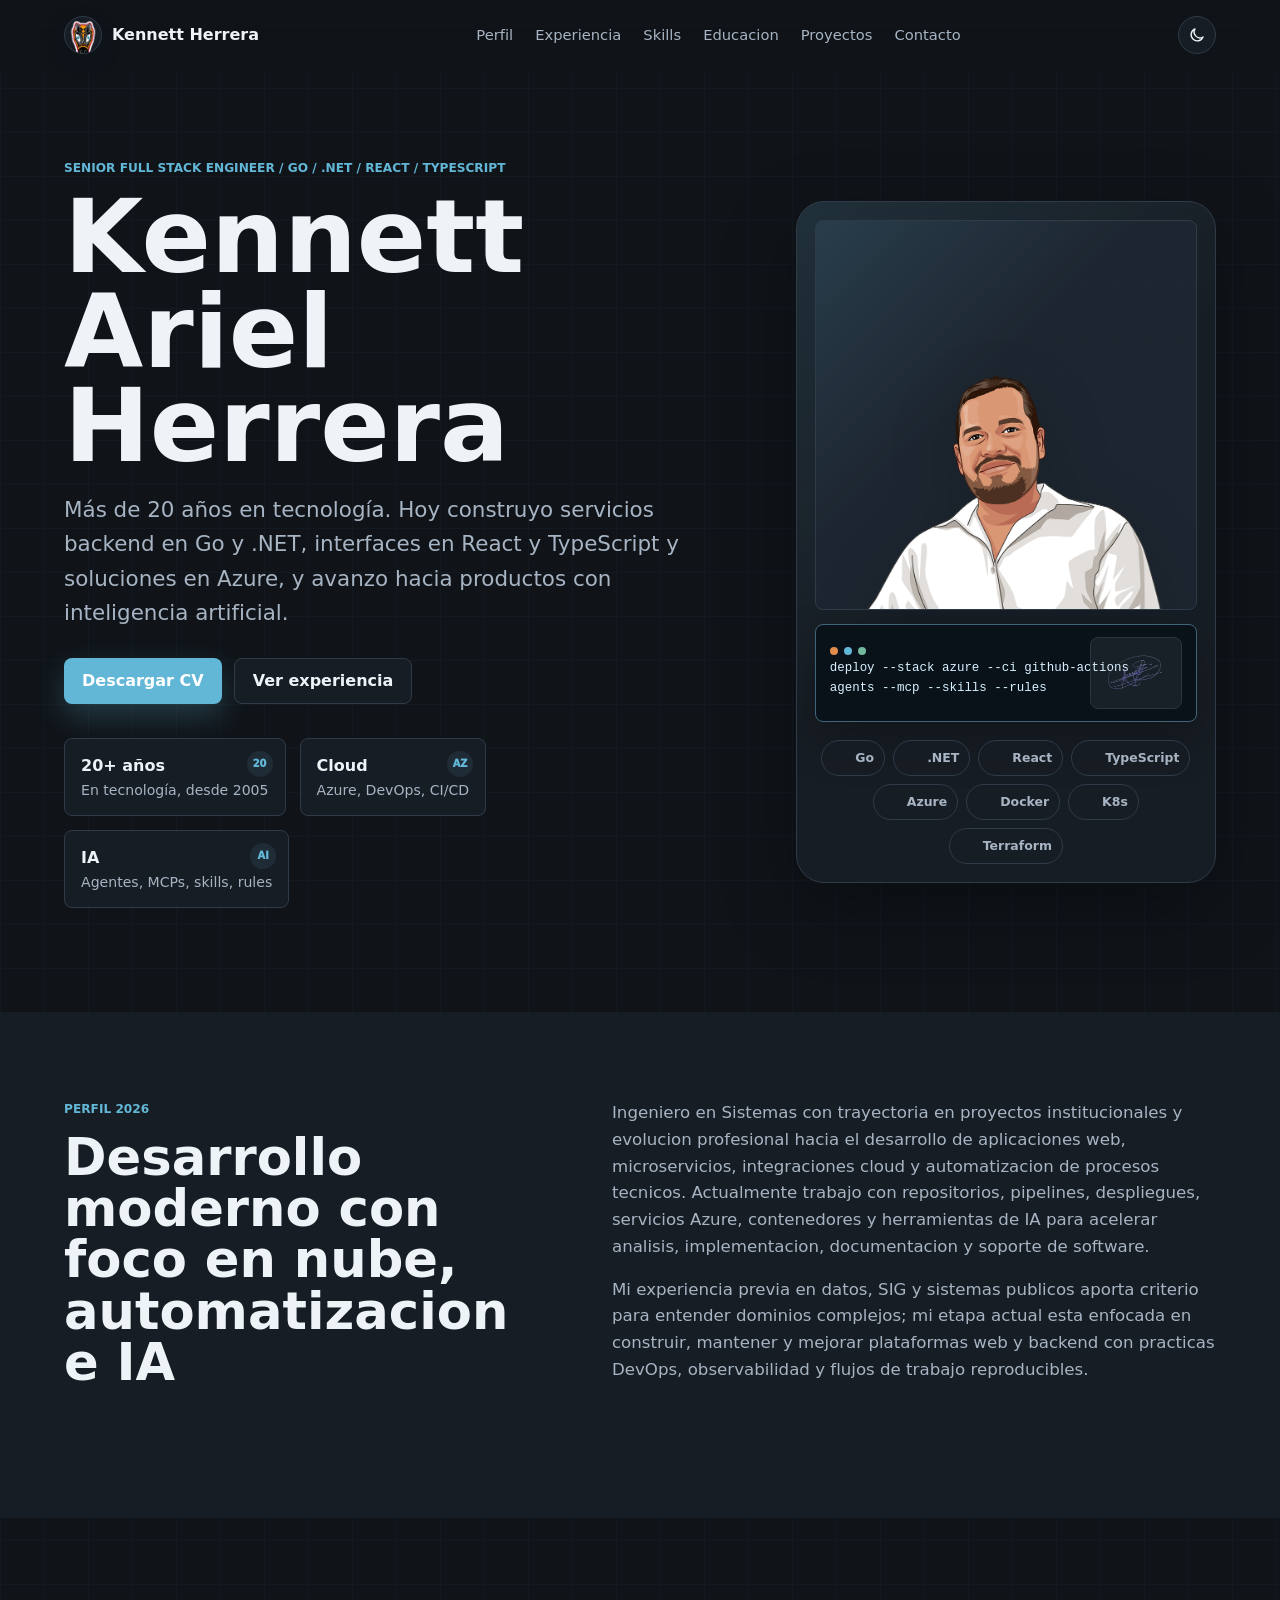
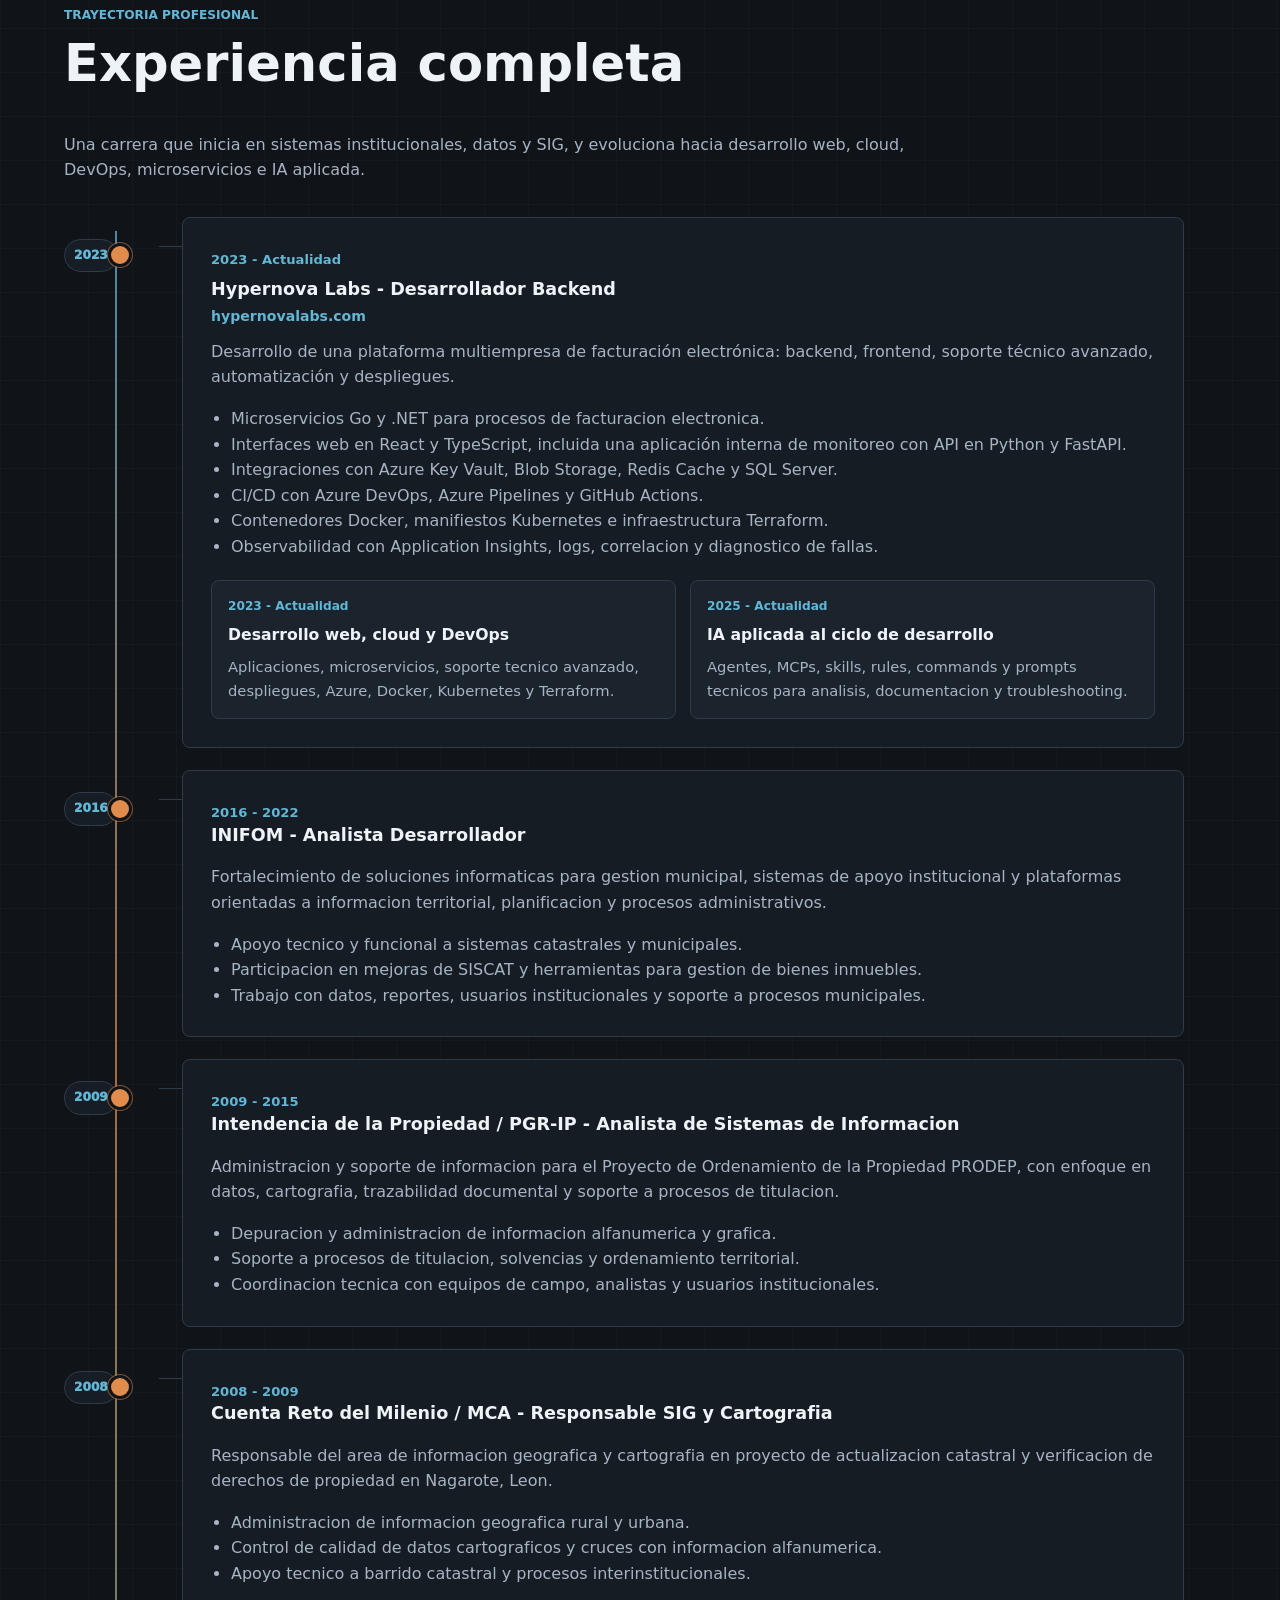
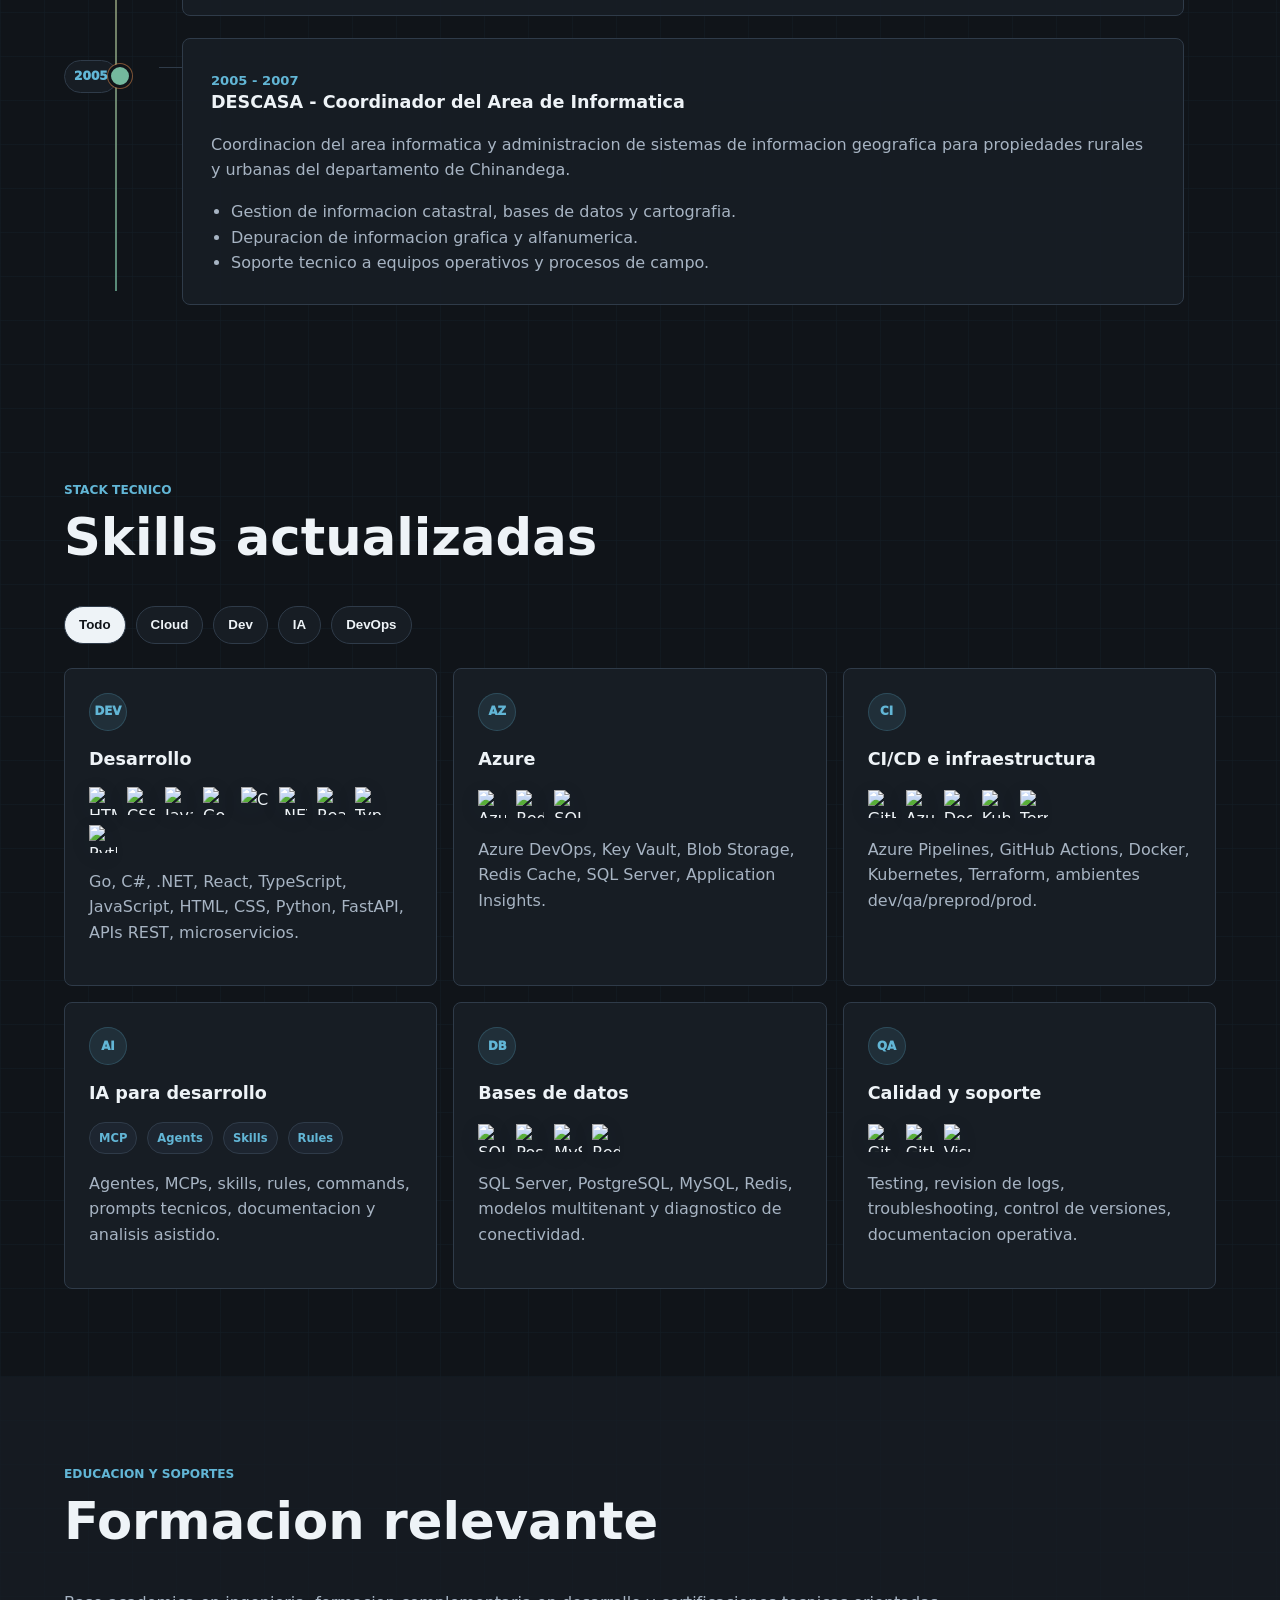
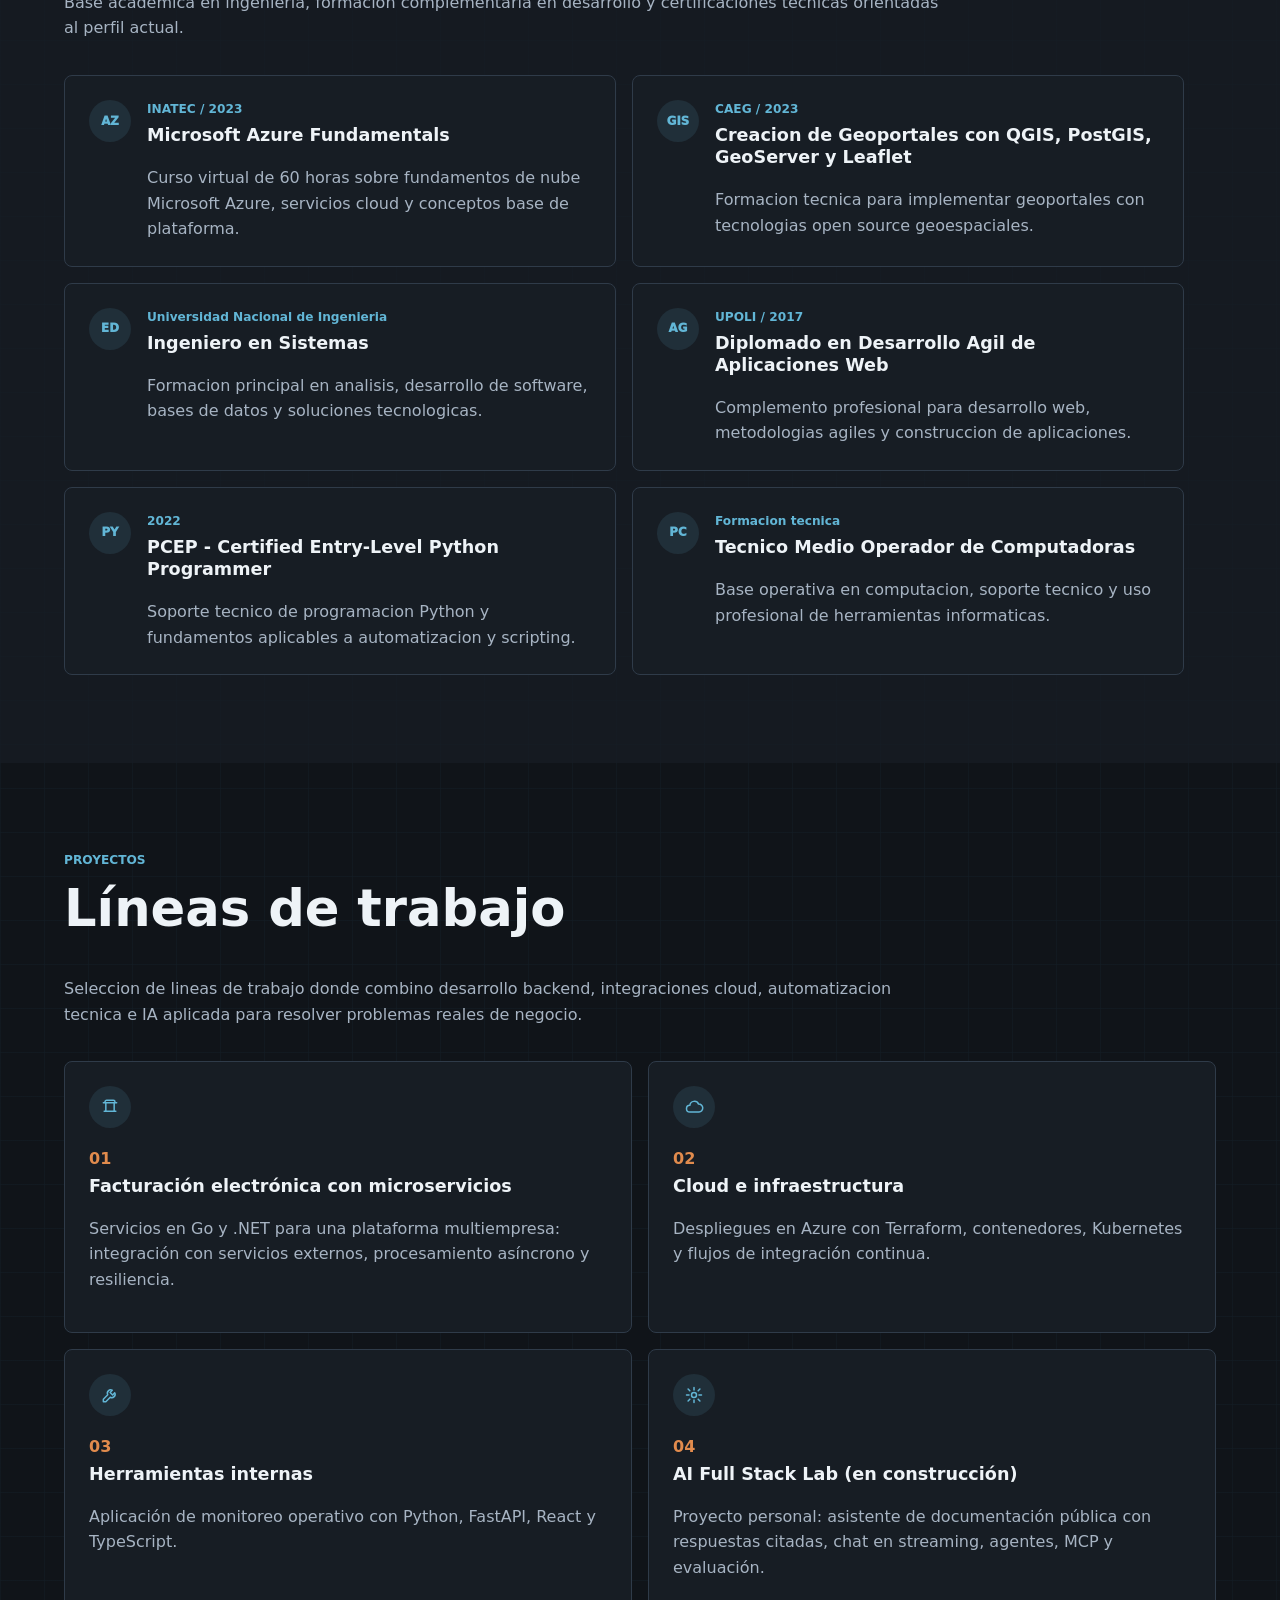
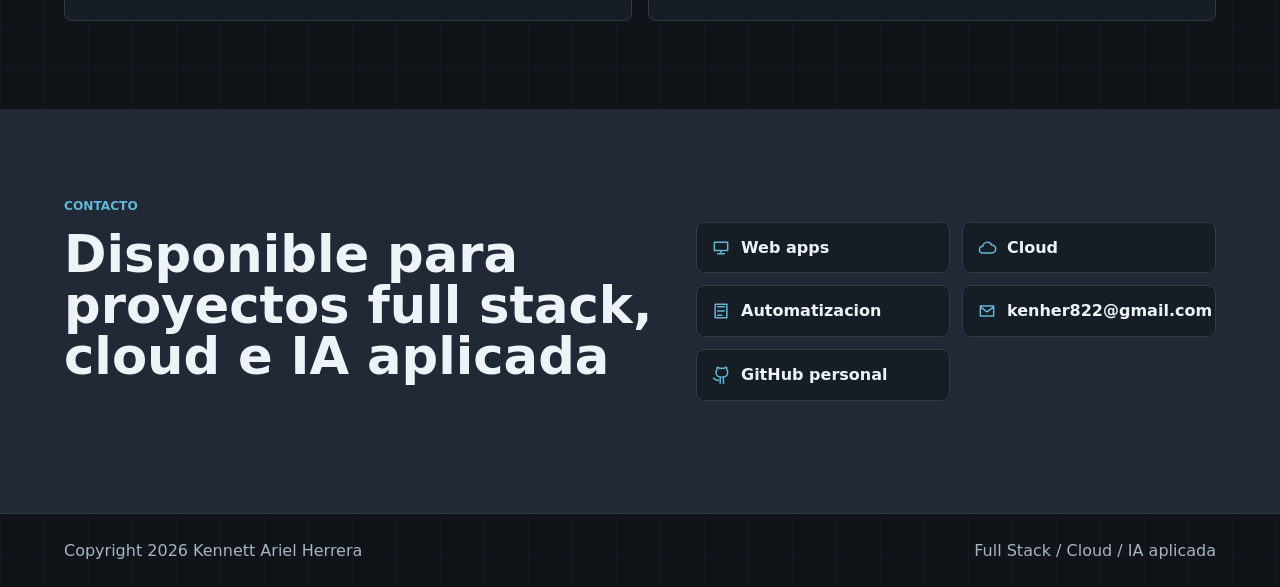
==== commit 6d3596ff: "feat: update profile to Senior Full Stack Engineer and refresh CV" ====
--- a/index.html
+++ b/index.html
@@ -5,9 +5,9 @@
     <meta name="viewport" content="width=device-width, initial-scale=1" />
     <meta
       name="description"
-      content="Portafolio profesional de Kenneth Ariel Herrera: desarrollo web, cloud, Azure, DevOps, automatizacion e IA aplicada."
+      content="Portafolio de Kennett Ariel Herrera, Senior Full Stack Engineer: Go, .NET, React, TypeScript, Azure e IA aplicada."
     />
-    <title>Kenneth Ariel Herrera | Cloud & AI Developer</title>
+    <title>Kennett Ariel Herrera | Senior Full Stack Engineer</title>
     <link rel="icon" type="image/png" href="assets/guiguense.png" />
     <link rel="stylesheet" href="css/styles.css" />
   </head>
@@ -15,7 +15,7 @@
     <header class="site-header" data-elevated="false">
       <a class="brand" href="#inicio" aria-label="Ir al inicio">
         <span class="brand-mark"><img src="assets/guiguense.png" alt="" /></span>
-        <span>Kenneth Herrera</span>
+        <span>Kennett Herrera</span>
       </a>
       <nav class="nav" aria-label="Navegacion principal">
         <a href="#perfil">Perfil</a>
@@ -39,21 +39,20 @@
     <main>
       <section id="inicio" class="hero section">
         <div class="hero-copy">
-          <p class="eyebrow">Web Developer / Cloud / Azure DevOps / IA aplicada</p>
-          <h1>Kenneth Ariel Herrera</h1>
+          <p class="eyebrow">Senior Full Stack Engineer / Go / .NET / React / TypeScript</p>
+          <h1>Kennett Ariel Herrera</h1>
           <p class="hero-lead">
-            Desarrollador de aplicaciones web y soluciones cloud con experiencia en ecosistemas
-            HypernovaLabs, microservicios, automatizacion DevOps y flujos de desarrollo asistidos por IA.
+            Más de 20 años en tecnología. Hoy construyo servicios backend en Go y .NET, interfaces en React y TypeScript y soluciones en Azure, y avanzo hacia productos con inteligencia artificial.
           </p>
           <div class="hero-actions">
-            <a class="button primary" href="cv/CV_Kenneth_Herrera_2026.pdf" download>Descargar CV</a>
+            <a class="button primary" href="cv/CV_Kennett_Herrera_2026.pdf" download>Descargar CV</a>
             <a class="button secondary" href="#proyectos">Ver experiencia</a>
           </div>
           <dl class="quick-stats" aria-label="Resumen profesional">
             <div>
-              <span class="stat-icon" aria-hidden="true">01</span>
-              <dt>3+ anos</dt>
-              <dd>HNL / HypernovaLabs</dd>
+              <span class="stat-icon" aria-hidden="true">20</span>
+            <dt>20+ años</dt>
+            <dd>En tecnología, desde 2005</dd>
             </div>
             <div>
               <span class="stat-icon" aria-hidden="true">AZ</span>
@@ -70,7 +69,7 @@
         <aside class="hero-portrait" aria-label="Presentacion visual">
           <div class="portrait-stage">
             <div class="portrait-grid" aria-hidden="true"></div>
-            <img src="assets/perfil-kherrera-hnl.png" alt="Ilustracion profesional de Kenneth Herrera" />
+            <img src="assets/perfil-kherrera-hnl.png" alt="Ilustracion profesional de Kennett Herrera" />
           </div>
           <div class="hero-console" aria-label="Resumen tecnico">
             <div class="console-content">
@@ -84,13 +83,15 @@
                 <code>agents --mcp --skills --rules</code>
               </div>
               <div class="signature">
-                <img src="assets/firma-kah.png" alt="Firma de Kenneth Ariel Herrera" />
+                <img src="assets/firma-kah.png" alt="Firma de Kennett Ariel Herrera" />
               </div>
             </div>
           </div>
           <div class="hero-tags" aria-label="Tecnologias destacadas">
             <span><img src="https://cdn.jsdelivr.net/gh/devicons/devicon/icons/go/go-original.svg" alt="" />Go</span>
             <span><img src="https://cdn.jsdelivr.net/gh/devicons/devicon/icons/dot-net/dot-net-original.svg" alt="" />.NET</span>
+          <span><img src="https://cdn.jsdelivr.net/gh/devicons/devicon/icons/react/react-original.svg" alt="" />React</span>
+          <span><img src="https://cdn.jsdelivr.net/gh/devicons/devicon/icons/typescript/typescript-original.svg" alt="" />TypeScript</span>
             <span><img src="https://cdn.jsdelivr.net/gh/devicons/devicon/icons/azure/azure-original.svg" alt="" />Azure</span>
             <span><img src="https://cdn.jsdelivr.net/gh/devicons/devicon/icons/docker/docker-original.svg" alt="" />Docker</span>
             <span><img src="https://cdn.jsdelivr.net/gh/devicons/devicon/icons/kubernetes/kubernetes-plain.svg" alt="" />K8s</span>
@@ -137,21 +138,17 @@
             <div class="timeline-card">
               <span class="timeline-date">2023 - Actualidad</span>
               <div class="company-heading">
-                <a class="company-logo" href="https://www.hypernovalabs.com/" target="_blank" rel="noreferrer" aria-label="Abrir sitio oficial de HypernovaLabs">
-                  <img src="assets/hypernova-logo.ico" alt="Logo de HypernovaLabs" />
-                </a>
                 <div>
-                  <h3>HypernovaLabs / HNL - Desarrollador Web & Cloud</h3>
+                  <h3>Hypernova Labs - Desarrollador Backend</h3>
                   <a class="company-link" href="https://www.hypernovalabs.com/" target="_blank" rel="noreferrer">hypernovalabs.com</a>
                 </div>
               </div>
               <p>
-                Desarrollo y mantenimiento de aplicaciones, servicios y herramientas internas para el
-                ecosistema Aludra/HNL, con participacion en backend, frontend, soporte tecnico avanzado,
-                automatizacion y despliegues.
+                Desarrollo de una plataforma multiempresa de facturación electrónica: backend, frontend, soporte técnico avanzado, automatización y despliegues.
               </p>
               <ul>
                 <li>Microservicios Go y .NET para procesos de facturacion electronica.</li>
+              <li>Interfaces web en React y TypeScript, incluida una aplicación interna de monitoreo con API en Python y FastAPI.</li>
                 <li>Integraciones con Azure Key Vault, Blob Storage, Redis Cache y SQL Server.</li>
                 <li>CI/CD con Azure DevOps, Azure Pipelines y GitHub Actions.</li>
                 <li>Contenedores Docker, manifiestos Kubernetes e infraestructura Terraform.</li>
@@ -271,8 +268,11 @@
               <img src="https://cdn.jsdelivr.net/gh/devicons/devicon/icons/go/go-original.svg" alt="Go" />
               <img src="https://cdn.jsdelivr.net/gh/devicons/devicon/icons/csharp/csharp-original.svg" alt="C Sharp" />
               <img src="https://cdn.jsdelivr.net/gh/devicons/devicon/icons/dot-net/dot-net-original.svg" alt=".NET" />
-            </div>
-            <p>HTML, CSS, JavaScript, Go, C#, .NET, APIs REST, microservicios.</p>
+            <img src="https://cdn.jsdelivr.net/gh/devicons/devicon/icons/react/react-original.svg" alt="React" />
+            <img src="https://cdn.jsdelivr.net/gh/devicons/devicon/icons/typescript/typescript-original.svg" alt="TypeScript" />
+            <img src="https://cdn.jsdelivr.net/gh/devicons/devicon/icons/python/python-original.svg" alt="Python" />
+            </div>
+            <p>Go, C#, .NET, React, TypeScript, JavaScript, HTML, CSS, Python, FastAPI, APIs REST, microservicios.</p>
           </article>
           <article class="skill-card reveal" data-category="cloud">
             <span class="skill-icon" aria-hidden="true">AZ</span>
@@ -395,7 +395,7 @@
       <section id="proyectos" class="section">
         <div class="section-heading">
           <p class="section-kicker">Proyectos</p>
-          <h2>Proyectos para documentar en GitHub</h2>
+          <h2>Líneas de trabajo</h2>
           <p>
             Seleccion de lineas de trabajo donde combino desarrollo backend, integraciones cloud,
             automatizacion tecnica e IA aplicada para resolver problemas reales de negocio.
@@ -407,44 +407,32 @@
               <svg viewBox="0 0 24 24" aria-hidden="true"><path d="M4 7h16M7 7v10m10-10v10M5 17h14M8 4h8a2 2 0 0 1 2 2v1H6V6a2 2 0 0 1 2-2Z" /></svg>
             </span>
             <span class="project-number">01</span>
-            <h3>Proyecto 01 - Microservicios de facturacion electronica</h3>
-            <p>
-              Pendiente de completar con alcance, rol, stack tecnico, arquitectura, retos resueltos,
-              capturas y enlace al repositorio si aplica.
-            </p>
+            <h3>Facturación electrónica con microservicios</h3>
+          <p>Servicios en Go y .NET para una plataforma multiempresa: integración con servicios externos, procesamiento asíncrono y resiliencia.</p>
           </article>
           <article class="project-card reveal">
             <span class="project-icon">
               <svg viewBox="0 0 24 24" aria-hidden="true"><path d="M7 18a4 4 0 0 1 0-8 5.5 5.5 0 0 1 10.5-1.5A4.7 4.7 0 0 1 18 18H7Z" /></svg>
             </span>
             <span class="project-number">02</span>
-            <h3>Proyecto 02 - Cloud e infraestructura</h3>
-            <p>
-              Pendiente de documentar despliegues sobre Azure, pipelines, Terraform, Kubernetes,
-              ambientes y mejoras realizadas.
-            </p>
+            <h3>Cloud e infraestructura</h3>
+          <p>Despliegues en Azure con Terraform, contenedores, Kubernetes y flujos de integración continua.</p>
           </article>
           <article class="project-card reveal">
             <span class="project-icon">
               <svg viewBox="0 0 24 24" aria-hidden="true"><path d="M14.7 6.3a4 4 0 0 0-5.4 5.4L4 17v3h3l5.3-5.3a4 4 0 0 0 5.4-5.4l-2.6 2.6-3-3 2.6-2.6Z" /></svg>
             </span>
             <span class="project-number">03</span>
-            <h3>Proyecto 03 - Herramientas internas y automatizacion</h3>
-            <p>
-              Pendiente de agregar herramientas, utilidades, scripts, flujos de soporte, resultados y
-              enlaces demostrables.
-            </p>
+            <h3>Herramientas internas</h3>
+          <p>Aplicación de monitoreo operativo con Python, FastAPI, React y TypeScript.</p>
           </article>
           <article class="project-card reveal">
             <span class="project-icon">
               <svg viewBox="0 0 24 24" aria-hidden="true"><path d="M12 3v3m0 12v3M4.9 4.9 7 7m10 10 2.1 2.1M3 12h3m12 0h3M4.9 19.1 7 17m10-10 2.1-2.1M9 12a3 3 0 1 0 6 0 3 3 0 0 0-6 0Z" /></svg>
             </span>
             <span class="project-number">04</span>
-            <h3>Proyecto 04 - IA aplicada al ciclo de desarrollo</h3>
-            <p>
-              Pendiente de detallar agentes, MCPs, skills, rules, comandos, documentacion tecnica y
-              casos de uso en repositorios.
-            </p>
+            <h3>AI Full Stack Lab (en construcción)</h3>
+          <p>Proyecto personal: asistente de documentación pública con respuestas citadas, chat en streaming, agentes, MCP y evaluación.</p>
           </article>
         </div>
       </section>
@@ -452,7 +440,7 @@
       <section id="contacto" class="section contact-band">
         <div>
           <p class="section-kicker">Contacto</p>
-          <h2>Disponible para proyectos web, cloud y automatizacion tecnica</h2>
+          <h2>Disponible para proyectos full stack, cloud e IA aplicada</h2>
         </div>
         <div class="contact-panel">
           <div class="contact-pill">
@@ -471,7 +459,7 @@
             <svg viewBox="0 0 24 24" aria-hidden="true"><path d="M4 6h16v12H4zM4 7l8 6 8-6" /></svg>
             <span>kenher822@gmail.com</span>
           </a>
-          <a class="contact-pill" href="https://github.com/" target="_blank" rel="noreferrer">
+          <a class="contact-pill" href="https://github.com/kenher822" target="_blank" rel="noreferrer">
             <svg viewBox="0 0 24 24" aria-hidden="true"><path d="M15 22v-4a4.8 4.8 0 0 0-1-3.5c3 0 6-2 6-5.5 0-1.2-.4-2.4-1.1-3.3.1-1.1 0-2.1-.3-3 0 0-1 0-3 1.4a10.5 10.5 0 0 0-5.2 0c-2-1.4-3-1.4-3-1.4-.3.9-.4 1.9-.3 3A5.2 5.2 0 0 0 6 9c0 3.5 3 5.5 6 5.5a4.8 4.8 0 0 0-1 3.5v4M9 18c-3.8 1.4-4-1.8-6-2" /></svg>
             <span>GitHub personal</span>
           </a>
@@ -480,8 +468,8 @@
     </main>
 
     <footer class="site-footer">
-      <span>Copyright 2026 Kenneth Ariel Herrera</span>
-      <span>Cloud / DevOps / IA aplicada</span>
+      <span>Copyright 2026 Kennett Ariel Herrera</span>
+      <span>Full Stack / Cloud / IA aplicada</span>
     </footer>
 
     <script src="js/main.js"></script>
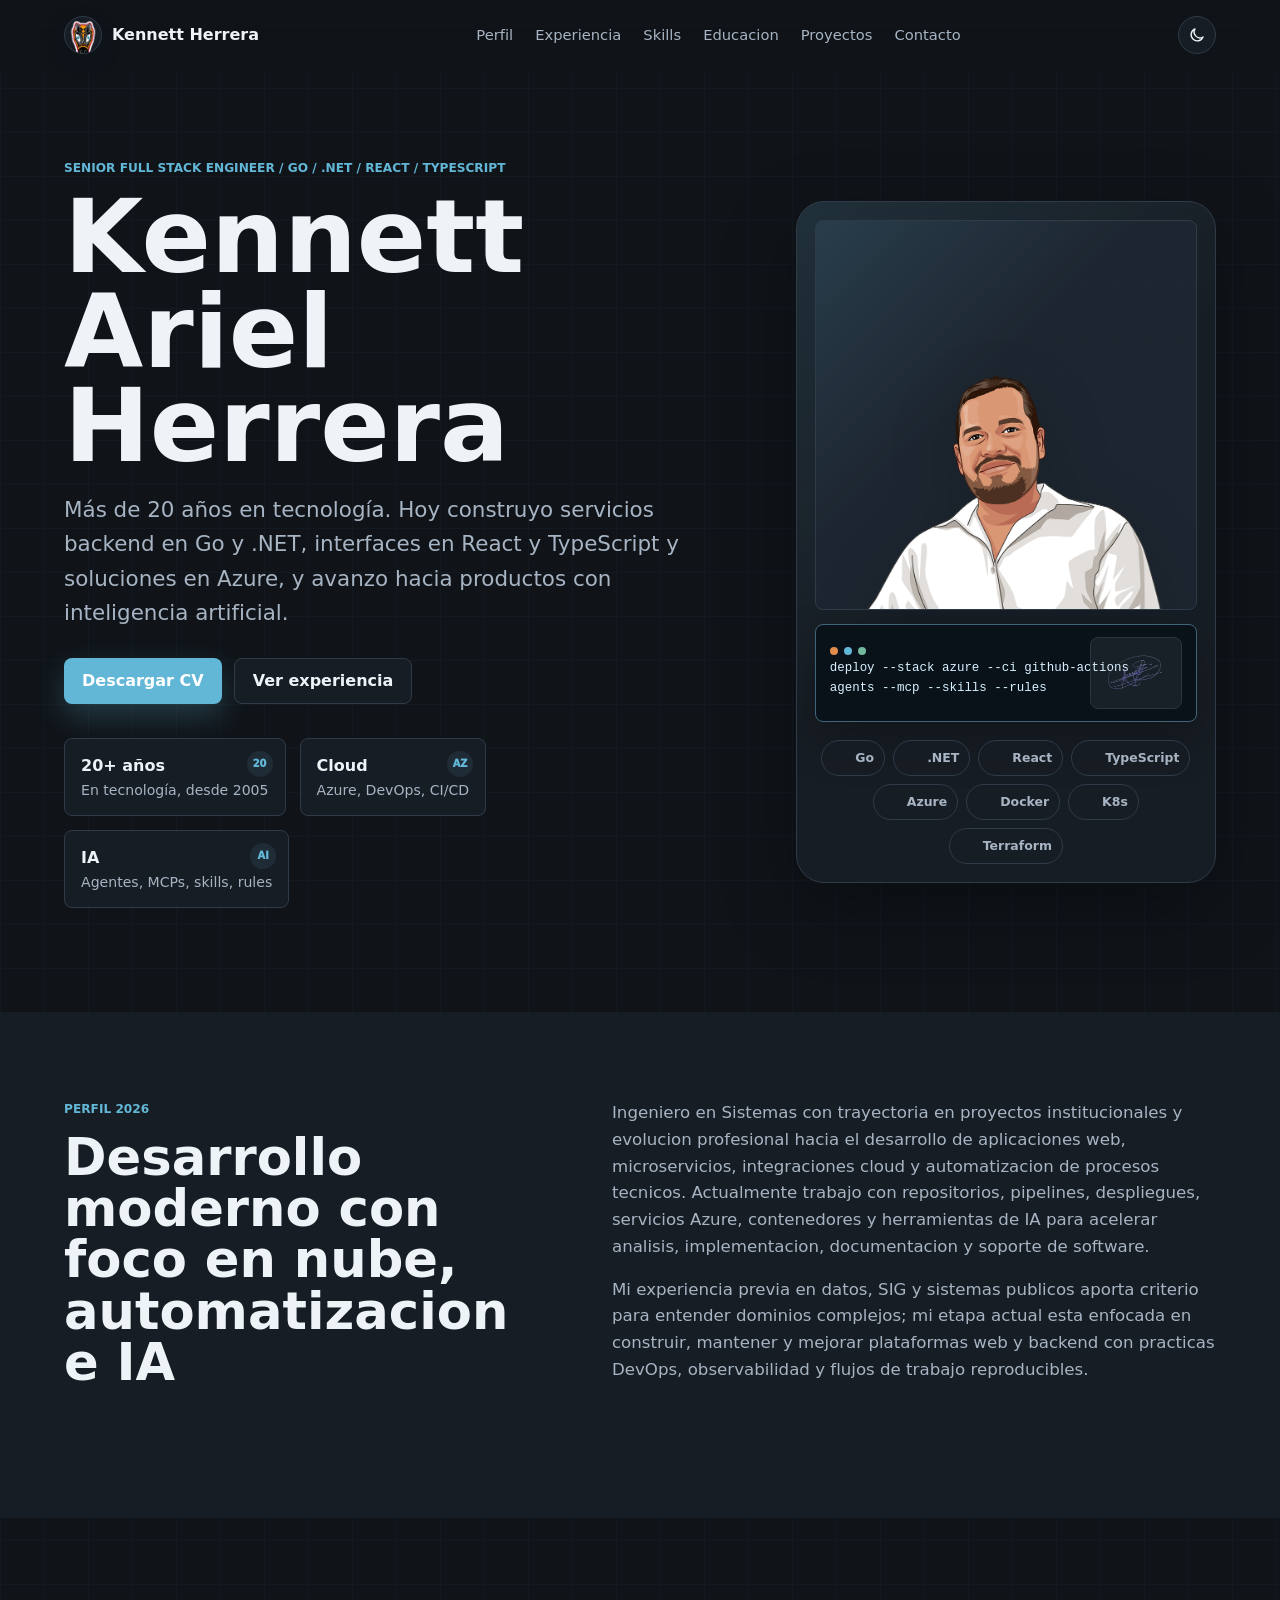
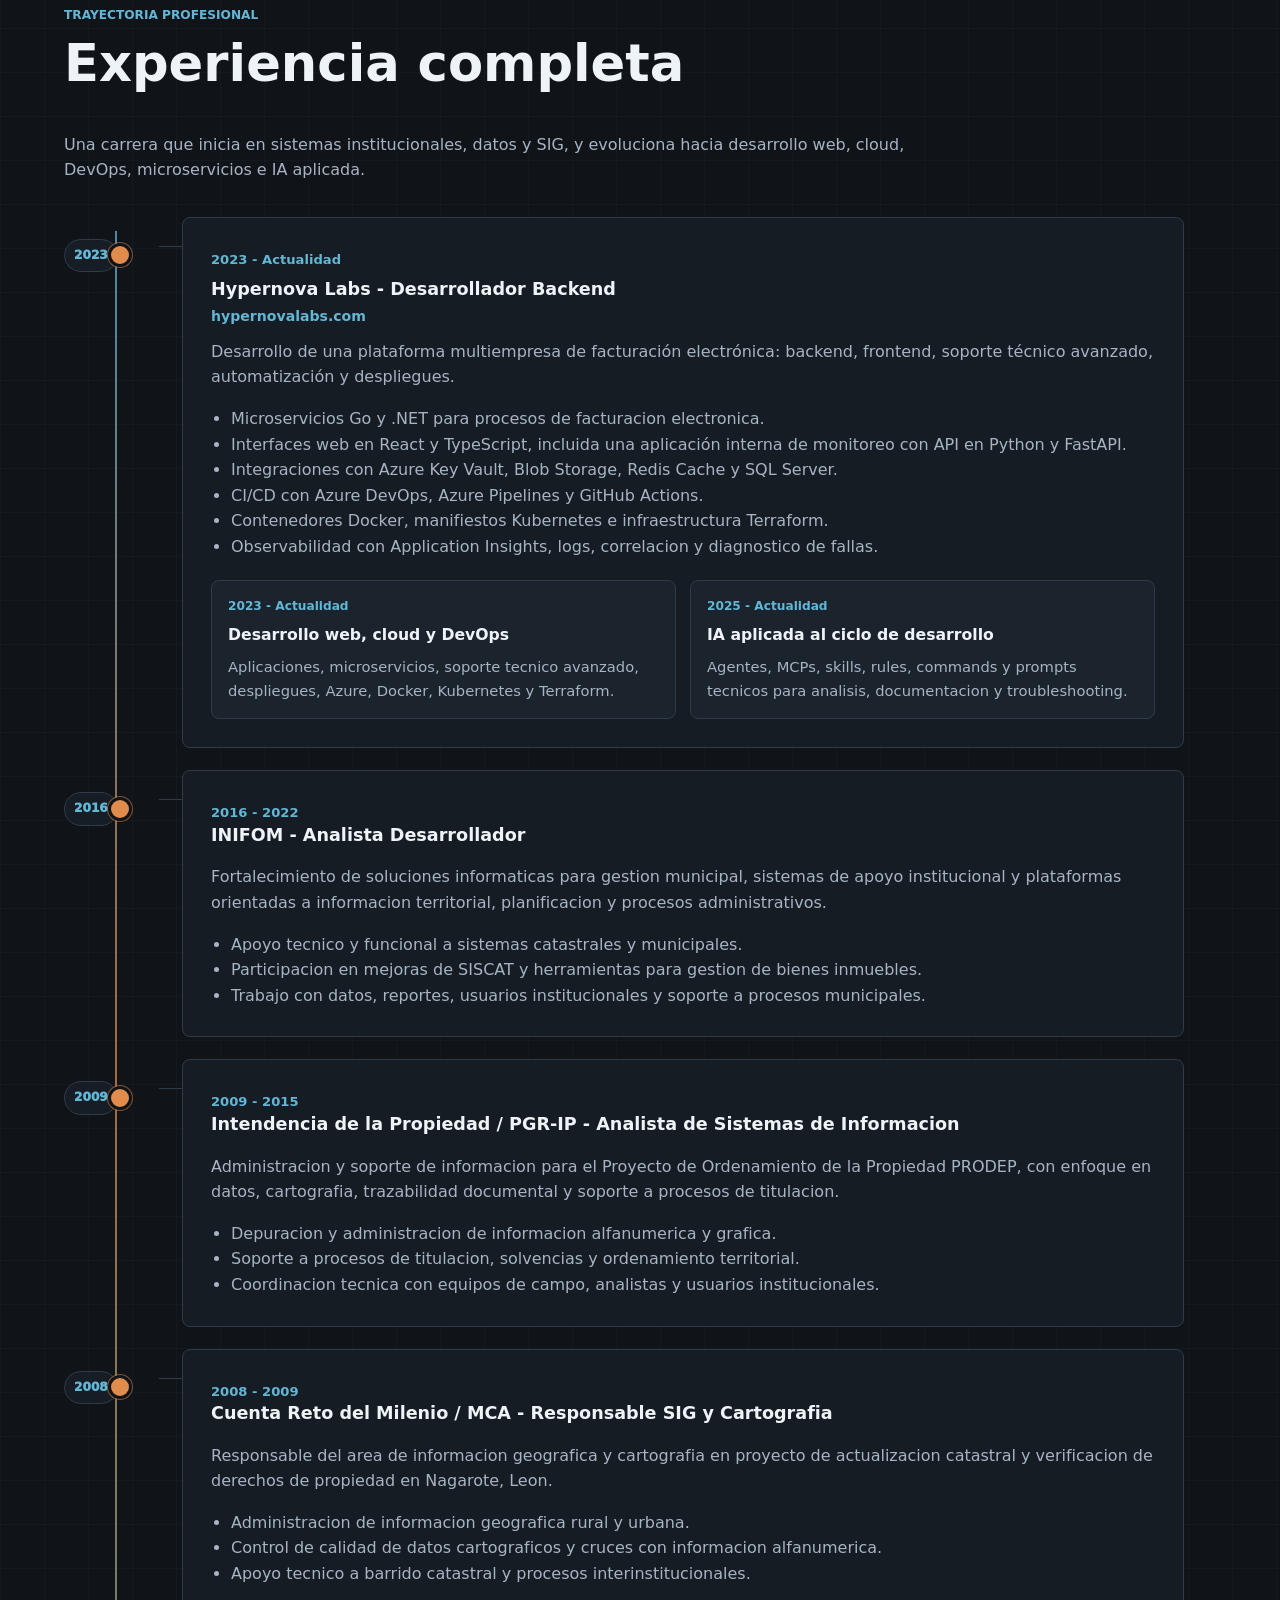
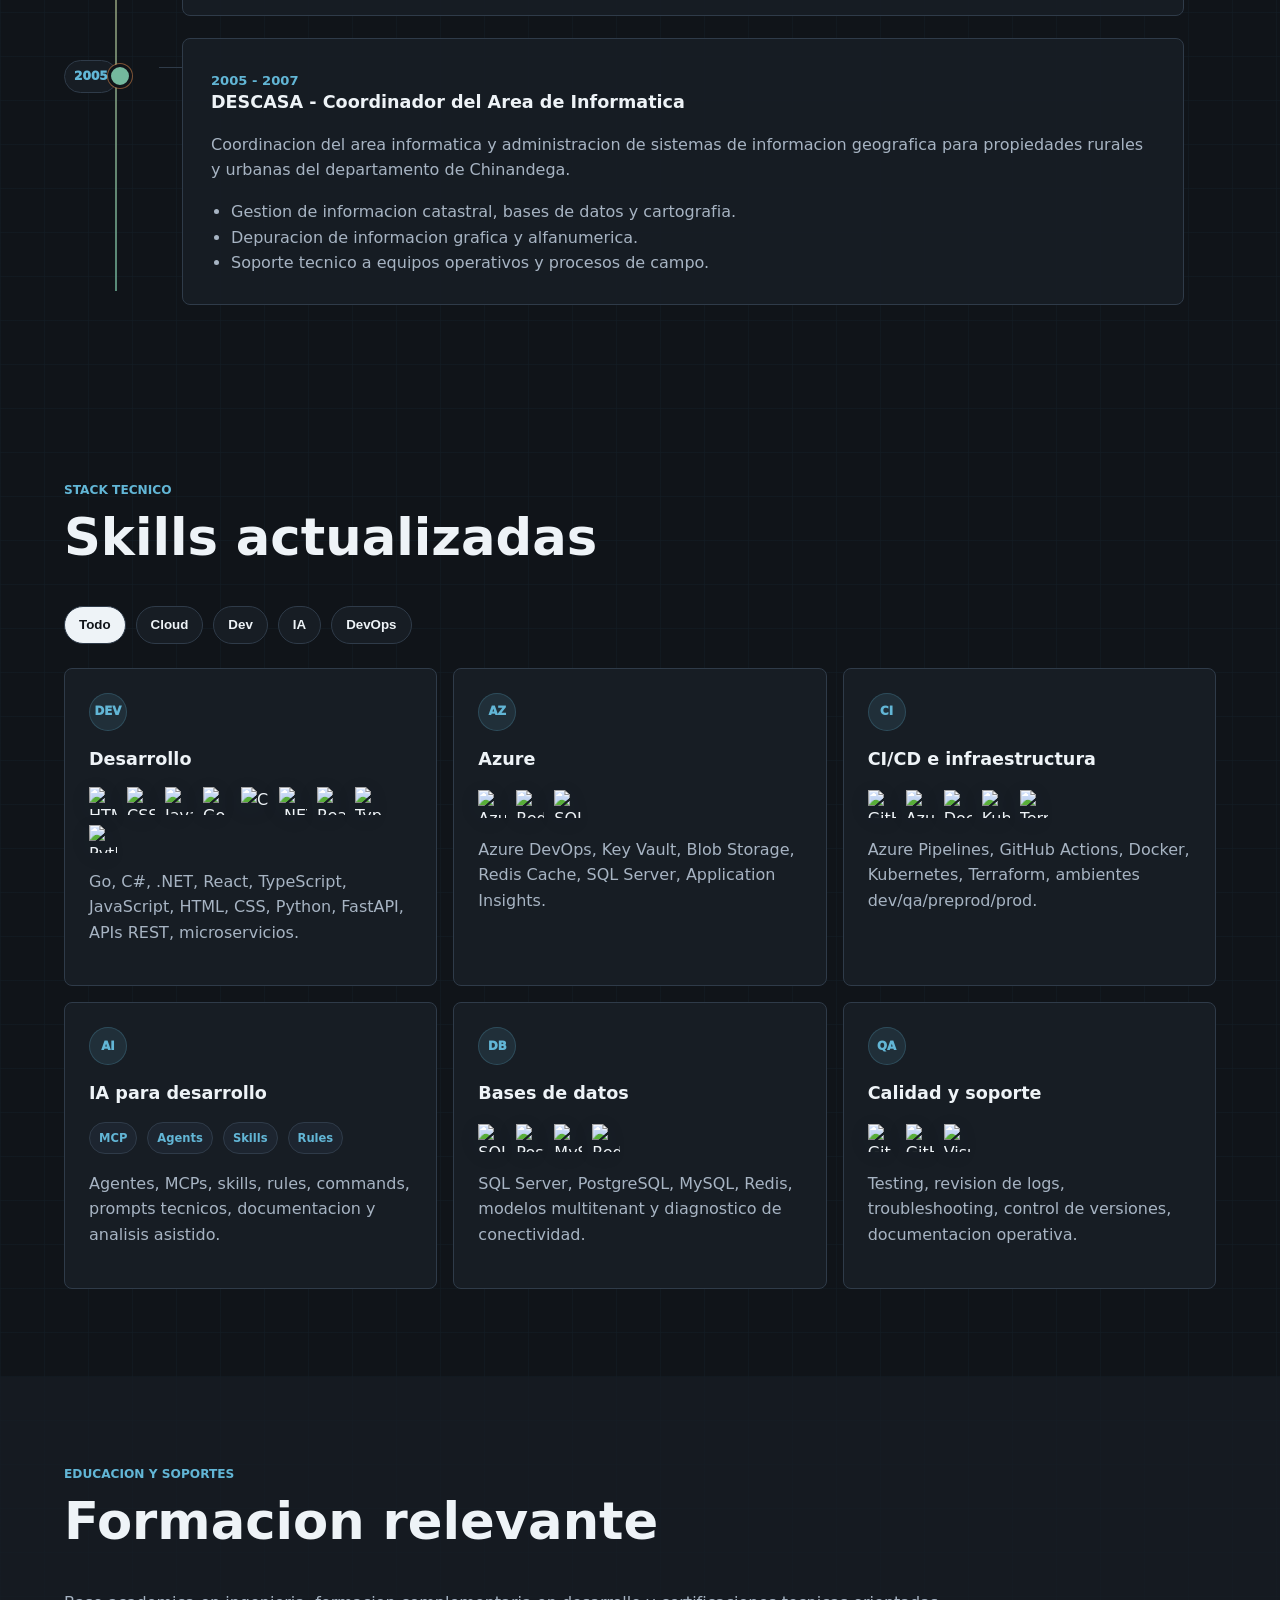
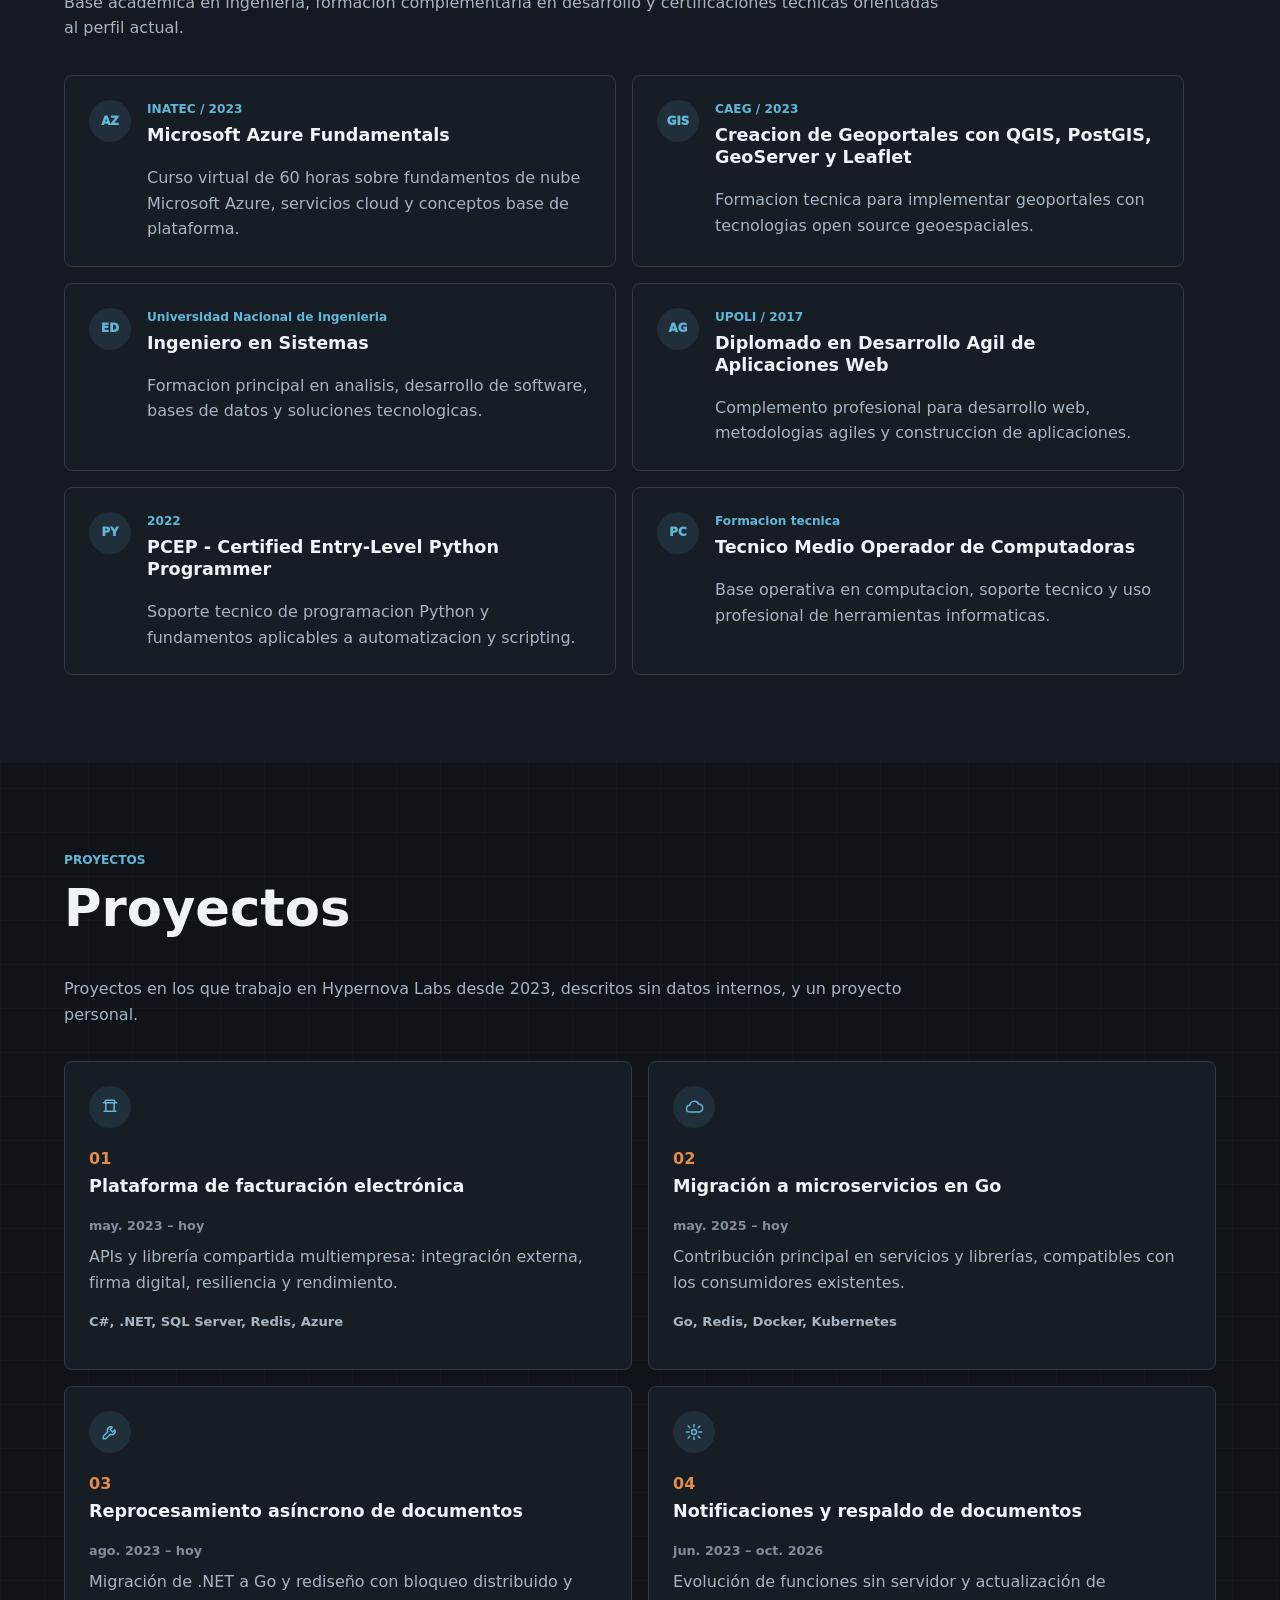
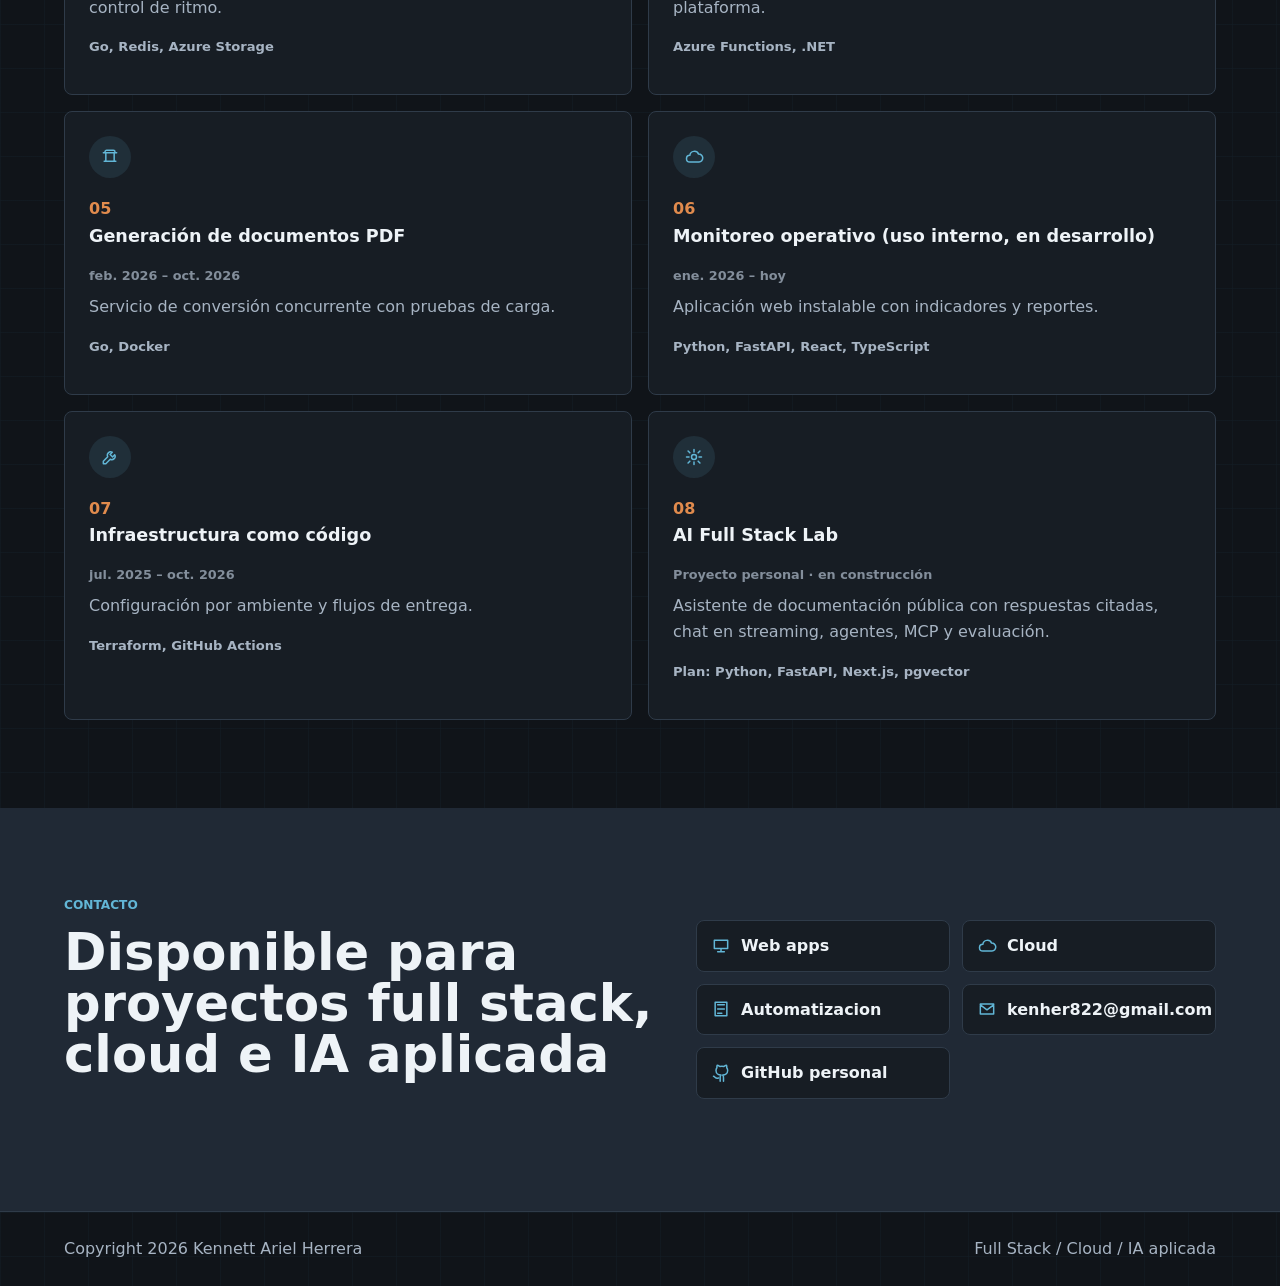
==== commit aa5392d6: "feat: list projects with dates and technologies" ====
--- a/index.html
+++ b/index.html
@@ -395,45 +395,92 @@
       <section id="proyectos" class="section">
         <div class="section-heading">
           <p class="section-kicker">Proyectos</p>
-          <h2>Líneas de trabajo</h2>
-          <p>
-            Seleccion de lineas de trabajo donde combino desarrollo backend, integraciones cloud,
-            automatizacion tecnica e IA aplicada para resolver problemas reales de negocio.
-          </p>
+          <h2>Proyectos</h2>
+        <p>
+          Proyectos en los que trabajo en Hypernova Labs desde 2023, descritos sin datos internos, y un proyecto personal.
+        </p>
         </div>
         <div class="project-grid">
           <article class="project-card reveal">
-            <span class="project-icon">
+          <span class="project-icon">
               <svg viewBox="0 0 24 24" aria-hidden="true"><path d="M4 7h16M7 7v10m10-10v10M5 17h14M8 4h8a2 2 0 0 1 2 2v1H6V6a2 2 0 0 1 2-2Z" /></svg>
             </span>
-            <span class="project-number">01</span>
-            <h3>Facturación electrónica con microservicios</h3>
-          <p>Servicios en Go y .NET para una plataforma multiempresa: integración con servicios externos, procesamiento asíncrono y resiliencia.</p>
-          </article>
-          <article class="project-card reveal">
-            <span class="project-icon">
+          <span class="project-number">01</span>
+          <h3>Plataforma de facturación electrónica</h3>
+          <p class="project-date">may. 2023 – hoy</p>
+          <p>APIs y librería compartida multiempresa: integración externa, firma digital, resiliencia y rendimiento.</p>
+          <p class="project-tech">C#, .NET, SQL Server, Redis, Azure</p>
+        </article>
+        <article class="project-card reveal">
+          <span class="project-icon">
               <svg viewBox="0 0 24 24" aria-hidden="true"><path d="M7 18a4 4 0 0 1 0-8 5.5 5.5 0 0 1 10.5-1.5A4.7 4.7 0 0 1 18 18H7Z" /></svg>
             </span>
-            <span class="project-number">02</span>
-            <h3>Cloud e infraestructura</h3>
-          <p>Despliegues en Azure con Terraform, contenedores, Kubernetes y flujos de integración continua.</p>
-          </article>
-          <article class="project-card reveal">
-            <span class="project-icon">
+          <span class="project-number">02</span>
+          <h3>Migración a microservicios en Go</h3>
+          <p class="project-date">may. 2025 – hoy</p>
+          <p>Contribución principal en servicios y librerías, compatibles con los consumidores existentes.</p>
+          <p class="project-tech">Go, Redis, Docker, Kubernetes</p>
+        </article>
+        <article class="project-card reveal">
+          <span class="project-icon">
               <svg viewBox="0 0 24 24" aria-hidden="true"><path d="M14.7 6.3a4 4 0 0 0-5.4 5.4L4 17v3h3l5.3-5.3a4 4 0 0 0 5.4-5.4l-2.6 2.6-3-3 2.6-2.6Z" /></svg>
             </span>
-            <span class="project-number">03</span>
-            <h3>Herramientas internas</h3>
-          <p>Aplicación de monitoreo operativo con Python, FastAPI, React y TypeScript.</p>
-          </article>
-          <article class="project-card reveal">
-            <span class="project-icon">
+          <span class="project-number">03</span>
+          <h3>Reprocesamiento asíncrono de documentos</h3>
+          <p class="project-date">ago. 2023 – hoy</p>
+          <p>Migración de .NET a Go y rediseño con bloqueo distribuido y control de ritmo.</p>
+          <p class="project-tech">Go, Redis, Azure Storage</p>
+        </article>
+        <article class="project-card reveal">
+          <span class="project-icon">
               <svg viewBox="0 0 24 24" aria-hidden="true"><path d="M12 3v3m0 12v3M4.9 4.9 7 7m10 10 2.1 2.1M3 12h3m12 0h3M4.9 19.1 7 17m10-10 2.1-2.1M9 12a3 3 0 1 0 6 0 3 3 0 0 0-6 0Z" /></svg>
             </span>
-            <span class="project-number">04</span>
-            <h3>AI Full Stack Lab (en construcción)</h3>
-          <p>Proyecto personal: asistente de documentación pública con respuestas citadas, chat en streaming, agentes, MCP y evaluación.</p>
-          </article>
+          <span class="project-number">04</span>
+          <h3>Notificaciones y respaldo de documentos</h3>
+          <p class="project-date">jun. 2023 – oct. 2026</p>
+          <p>Evolución de funciones sin servidor y actualización de plataforma.</p>
+          <p class="project-tech">Azure Functions, .NET</p>
+        </article>
+        <article class="project-card reveal">
+          <span class="project-icon">
+              <svg viewBox="0 0 24 24" aria-hidden="true"><path d="M4 7h16M7 7v10m10-10v10M5 17h14M8 4h8a2 2 0 0 1 2 2v1H6V6a2 2 0 0 1 2-2Z" /></svg>
+            </span>
+          <span class="project-number">05</span>
+          <h3>Generación de documentos PDF</h3>
+          <p class="project-date">feb. 2026 – oct. 2026</p>
+          <p>Servicio de conversión concurrente con pruebas de carga.</p>
+          <p class="project-tech">Go, Docker</p>
+        </article>
+        <article class="project-card reveal">
+          <span class="project-icon">
+              <svg viewBox="0 0 24 24" aria-hidden="true"><path d="M7 18a4 4 0 0 1 0-8 5.5 5.5 0 0 1 10.5-1.5A4.7 4.7 0 0 1 18 18H7Z" /></svg>
+            </span>
+          <span class="project-number">06</span>
+          <h3>Monitoreo operativo (uso interno, en desarrollo)</h3>
+          <p class="project-date">ene. 2026 – hoy</p>
+          <p>Aplicación web instalable con indicadores y reportes.</p>
+          <p class="project-tech">Python, FastAPI, React, TypeScript</p>
+        </article>
+        <article class="project-card reveal">
+          <span class="project-icon">
+              <svg viewBox="0 0 24 24" aria-hidden="true"><path d="M14.7 6.3a4 4 0 0 0-5.4 5.4L4 17v3h3l5.3-5.3a4 4 0 0 0 5.4-5.4l-2.6 2.6-3-3 2.6-2.6Z" /></svg>
+            </span>
+          <span class="project-number">07</span>
+          <h3>Infraestructura como código</h3>
+          <p class="project-date">jul. 2025 – oct. 2026</p>
+          <p>Configuración por ambiente y flujos de entrega.</p>
+          <p class="project-tech">Terraform, GitHub Actions</p>
+        </article>
+        <article class="project-card reveal">
+          <span class="project-icon">
+              <svg viewBox="0 0 24 24" aria-hidden="true"><path d="M12 3v3m0 12v3M4.9 4.9 7 7m10 10 2.1 2.1M3 12h3m12 0h3M4.9 19.1 7 17m10-10 2.1-2.1M9 12a3 3 0 1 0 6 0 3 3 0 0 0-6 0Z" /></svg>
+            </span>
+          <span class="project-number">08</span>
+          <h3>AI Full Stack Lab</h3>
+          <p class="project-date">Proyecto personal · en construcción</p>
+          <p>Asistente de documentación pública con respuestas citadas, chat en streaming, agentes, MCP y evaluación.</p>
+          <p class="project-tech">Plan: Python, FastAPI, Next.js, pgvector</p>
+        </article>
         </div>
       </section>
 
--- a/css/styles.css
+++ b/css/styles.css
@@ -982,3 +982,16 @@
     flex-direction: column;
   }
 }
+
+.project-card .project-date {
+  margin: 0 0 8px;
+  font-size: 0.8rem;
+  font-weight: 700;
+  opacity: 0.75;
+}
+
+.project-card .project-tech {
+  margin-top: 12px;
+  font-size: 0.82rem;
+  font-weight: 600;
+}
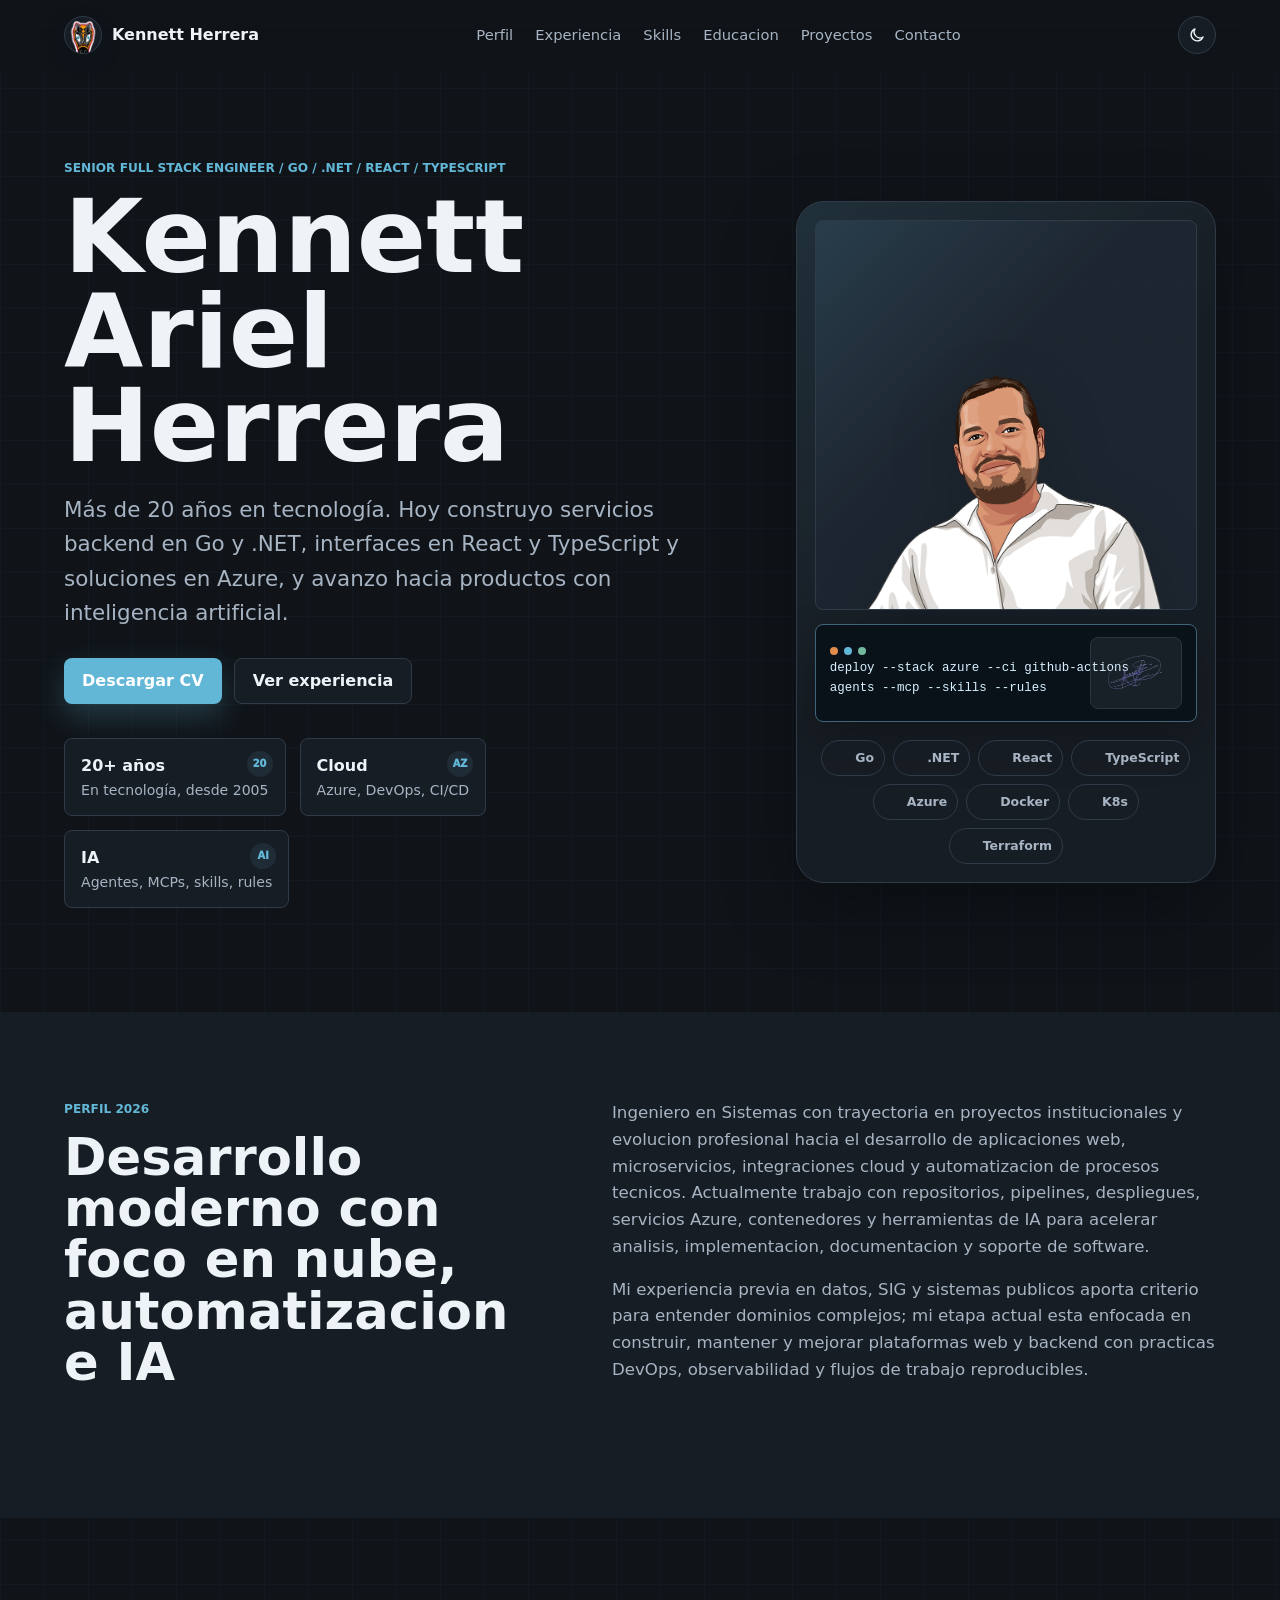
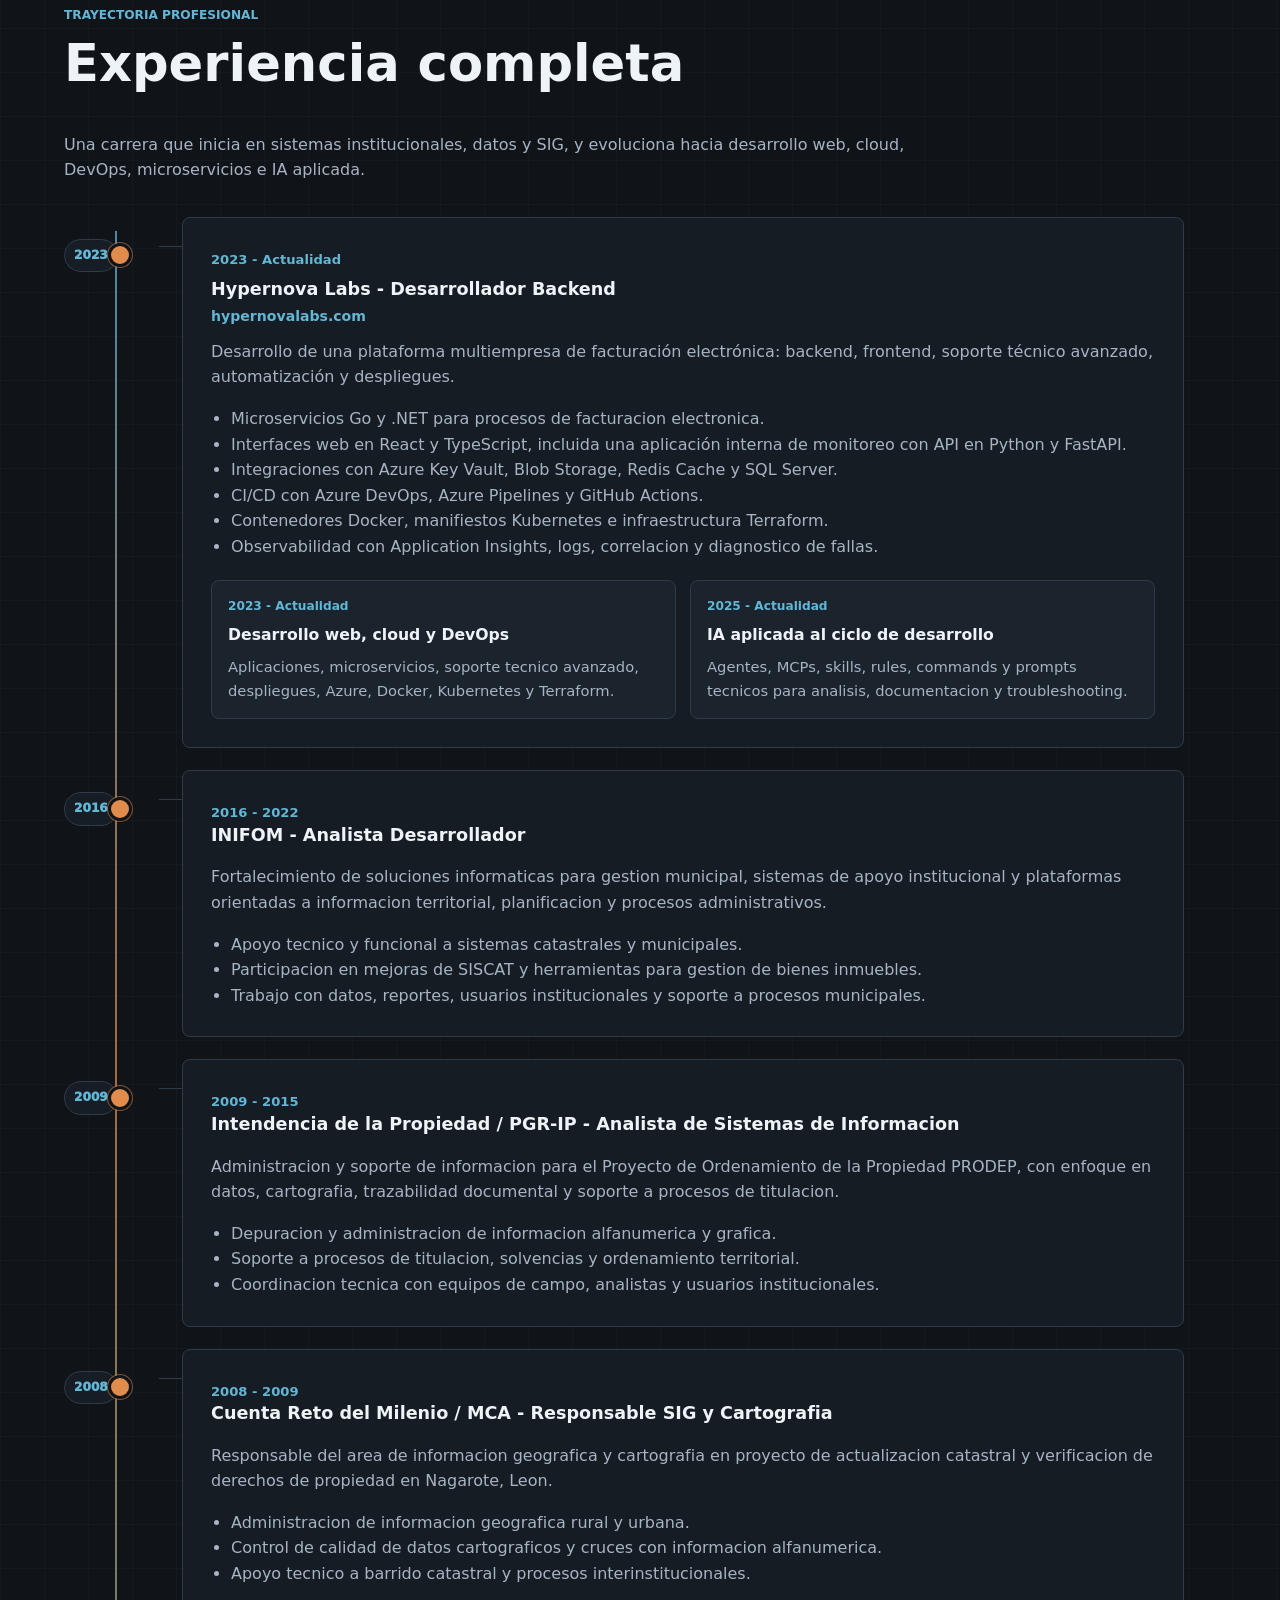
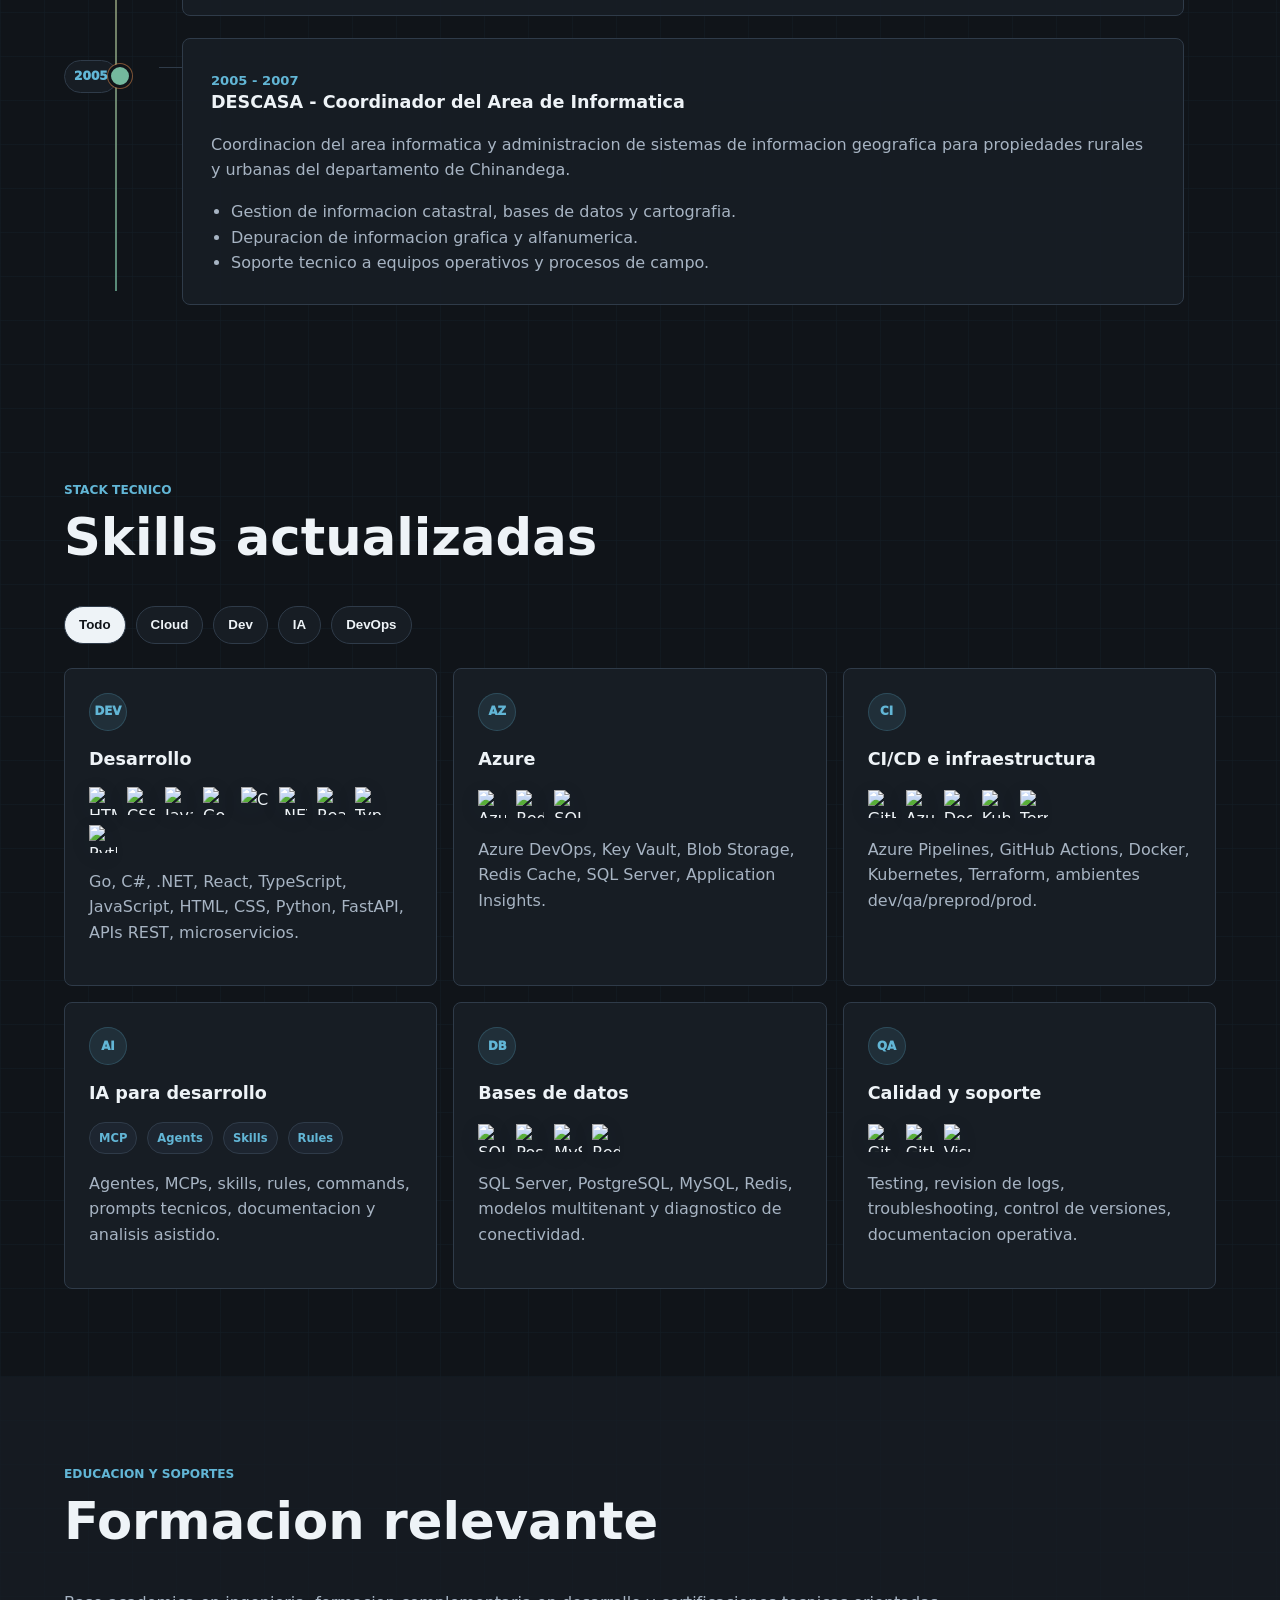
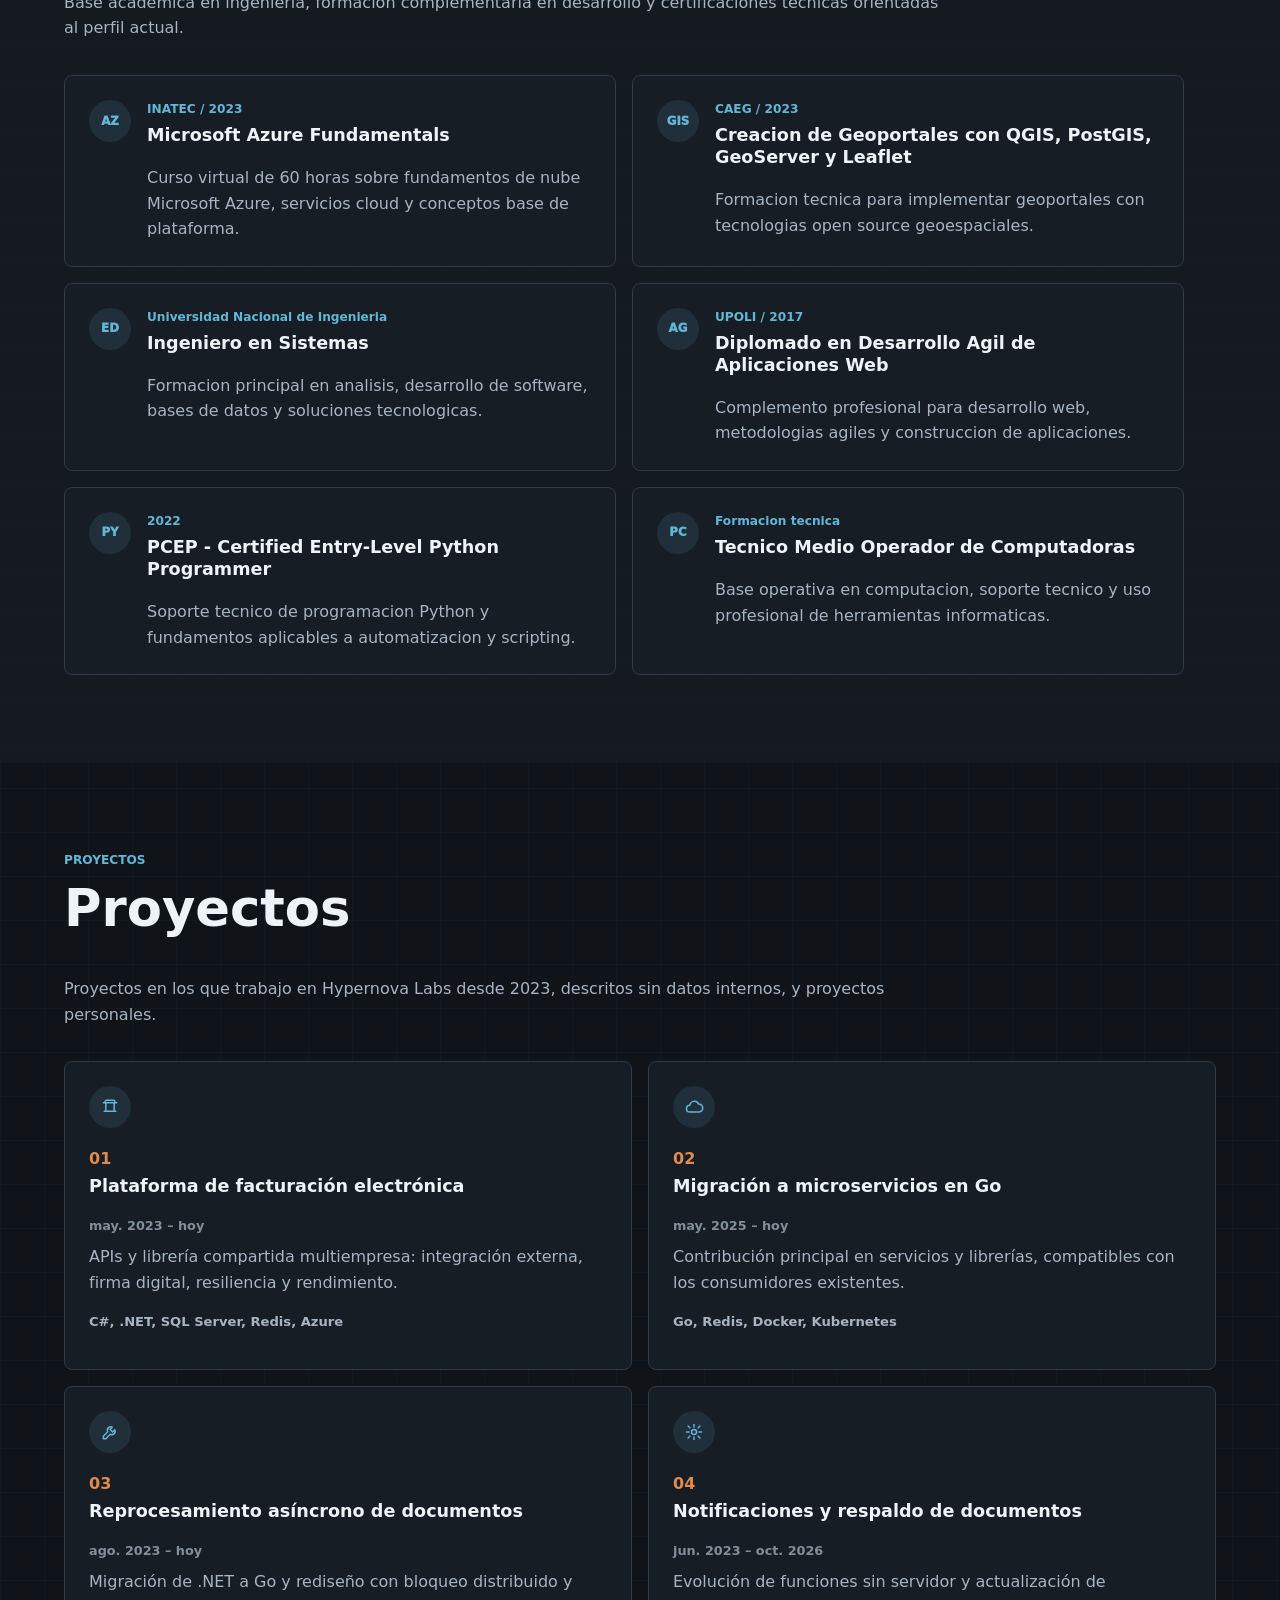
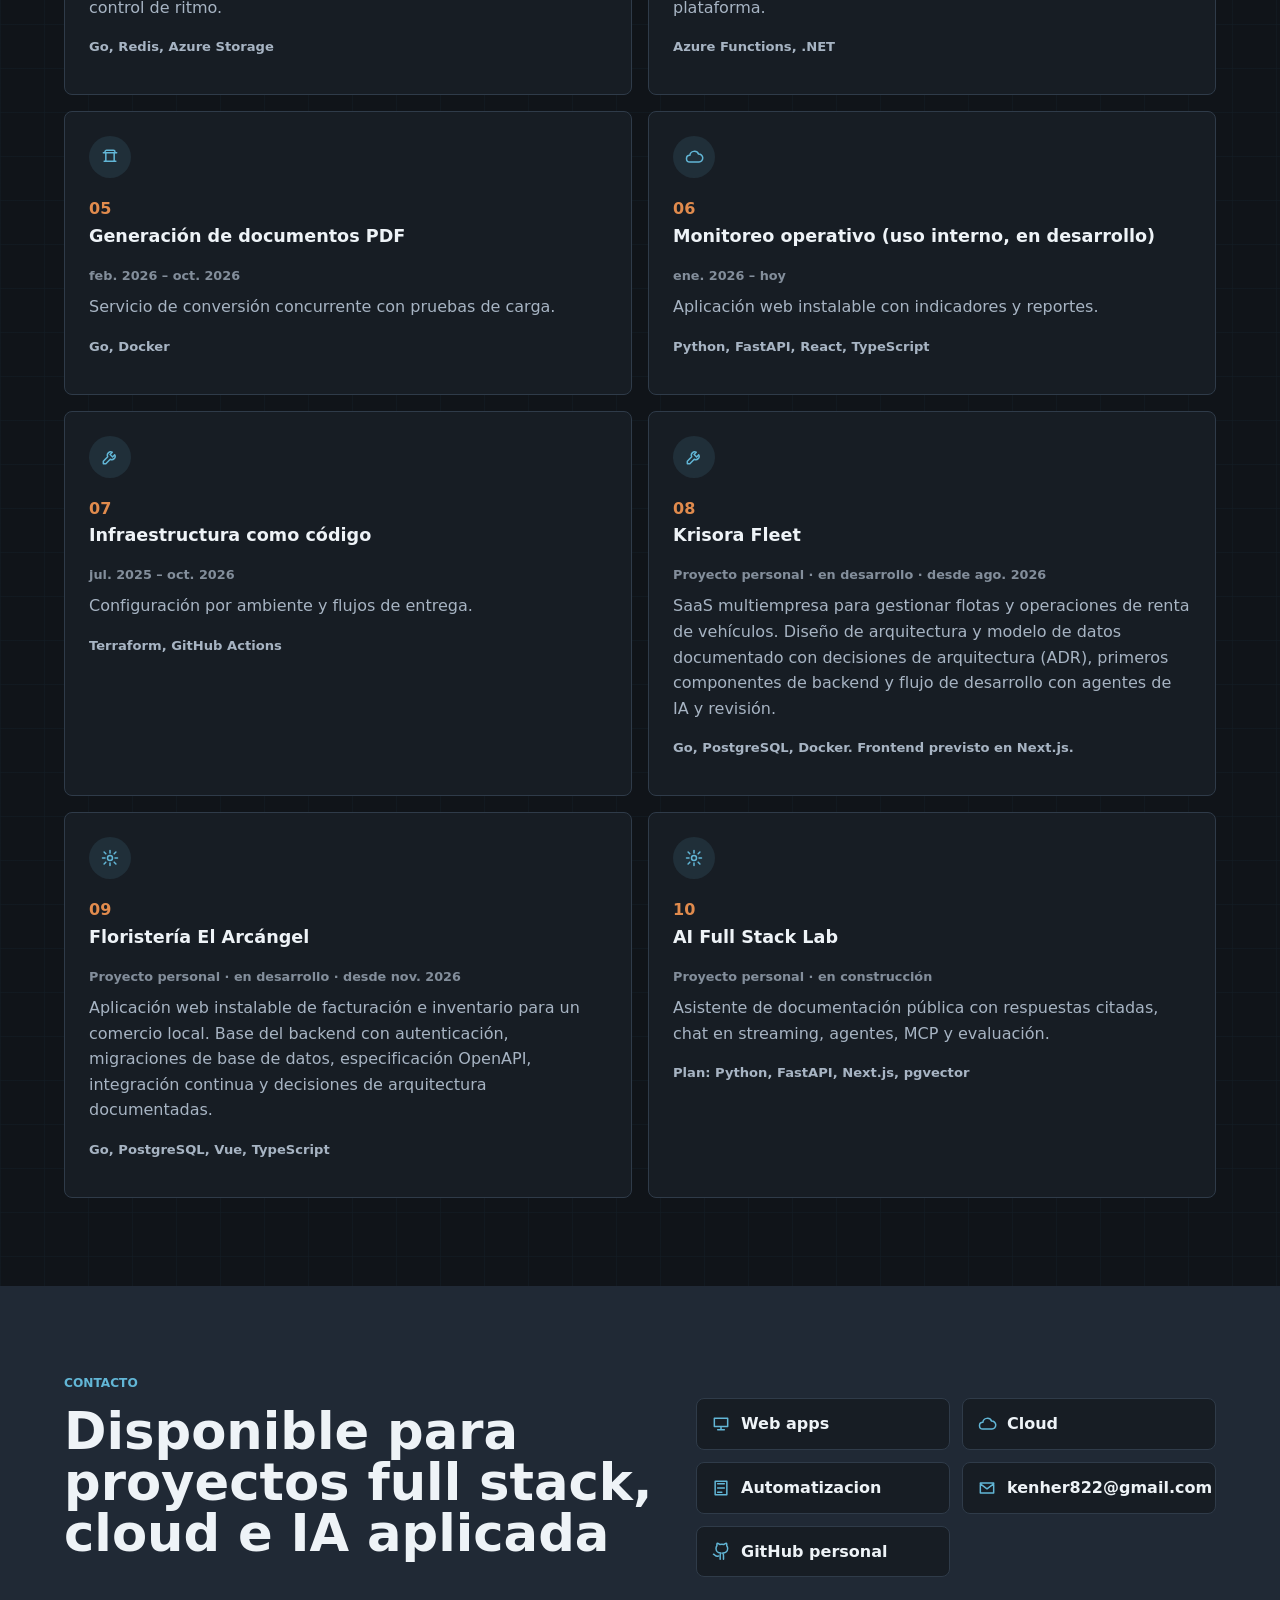
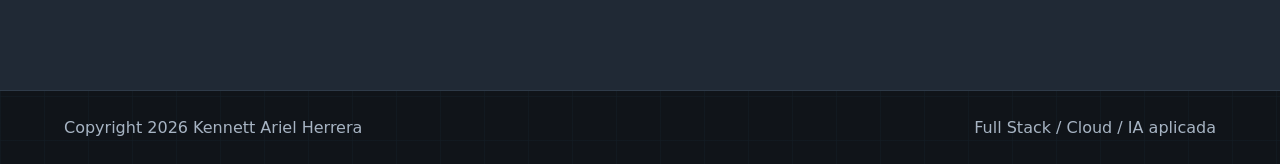
==== commit 67a98649: "feat: add Krisora Fleet and Floristeria El Arcangel projects" ====
--- a/index.html
+++ b/index.html
@@ -397,7 +397,7 @@
           <p class="section-kicker">Proyectos</p>
           <h2>Proyectos</h2>
         <p>
-          Proyectos en los que trabajo en Hypernova Labs desde 2023, descritos sin datos internos, y un proyecto personal.
+          Proyectos en los que trabajo en Hypernova Labs desde 2023, descritos sin datos internos, y proyectos personales.
         </p>
         </div>
         <div class="project-grid">
@@ -473,9 +473,29 @@
         </article>
         <article class="project-card reveal">
           <span class="project-icon">
+              <svg viewBox="0 0 24 24" aria-hidden="true"><path d="M14.7 6.3a4 4 0 0 0-5.4 5.4L4 17v3h3l5.3-5.3a4 4 0 0 0 5.4-5.4l-2.6 2.6-3-3 2.6-2.6Z" /></svg>
+            </span>
+          <span class="project-number">08</span>
+          <h3>Krisora Fleet</h3>
+          <p class="project-date">Proyecto personal · en desarrollo · desde ago. 2026</p>
+          <p>SaaS multiempresa para gestionar flotas y operaciones de renta de vehículos. Diseño de arquitectura y modelo de datos documentado con decisiones de arquitectura (ADR), primeros componentes de backend y flujo de desarrollo con agentes de IA y revisión.</p>
+          <p class="project-tech">Go, PostgreSQL, Docker. Frontend previsto en Next.js.</p>
+        </article>
+        <article class="project-card reveal">
+          <span class="project-icon">
               <svg viewBox="0 0 24 24" aria-hidden="true"><path d="M12 3v3m0 12v3M4.9 4.9 7 7m10 10 2.1 2.1M3 12h3m12 0h3M4.9 19.1 7 17m10-10 2.1-2.1M9 12a3 3 0 1 0 6 0 3 3 0 0 0-6 0Z" /></svg>
             </span>
-          <span class="project-number">08</span>
+          <span class="project-number">09</span>
+          <h3>Floristería El Arcángel</h3>
+          <p class="project-date">Proyecto personal · en desarrollo · desde nov. 2026</p>
+          <p>Aplicación web instalable de facturación e inventario para un comercio local. Base del backend con autenticación, migraciones de base de datos, especificación OpenAPI, integración continua y decisiones de arquitectura documentadas.</p>
+          <p class="project-tech">Go, PostgreSQL, Vue, TypeScript</p>
+        </article>
+        <article class="project-card reveal">
+          <span class="project-icon">
+              <svg viewBox="0 0 24 24" aria-hidden="true"><path d="M12 3v3m0 12v3M4.9 4.9 7 7m10 10 2.1 2.1M3 12h3m12 0h3M4.9 19.1 7 17m10-10 2.1-2.1M9 12a3 3 0 1 0 6 0 3 3 0 0 0-6 0Z" /></svg>
+            </span>
+          <span class="project-number">10</span>
           <h3>AI Full Stack Lab</h3>
           <p class="project-date">Proyecto personal · en construcción</p>
           <p>Asistente de documentación pública con respuestas citadas, chat en streaming, agentes, MCP y evaluación.</p>
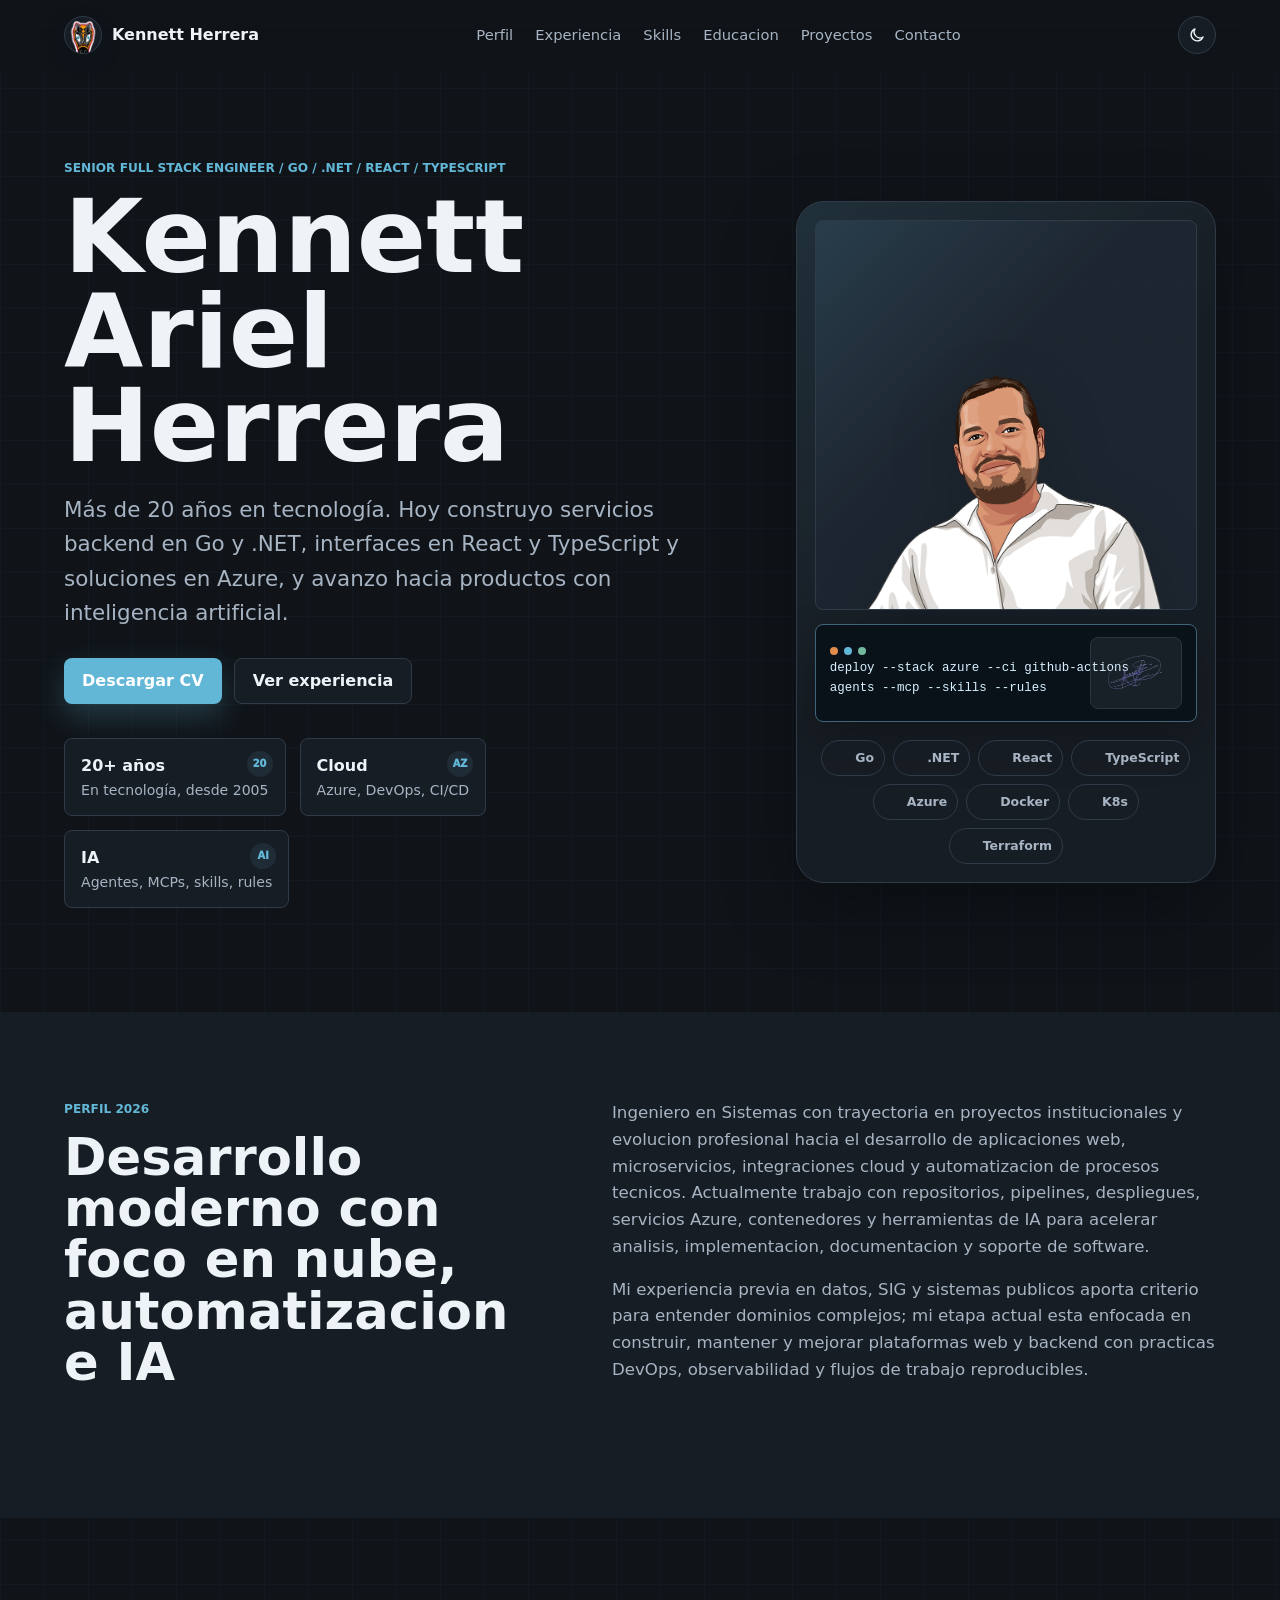
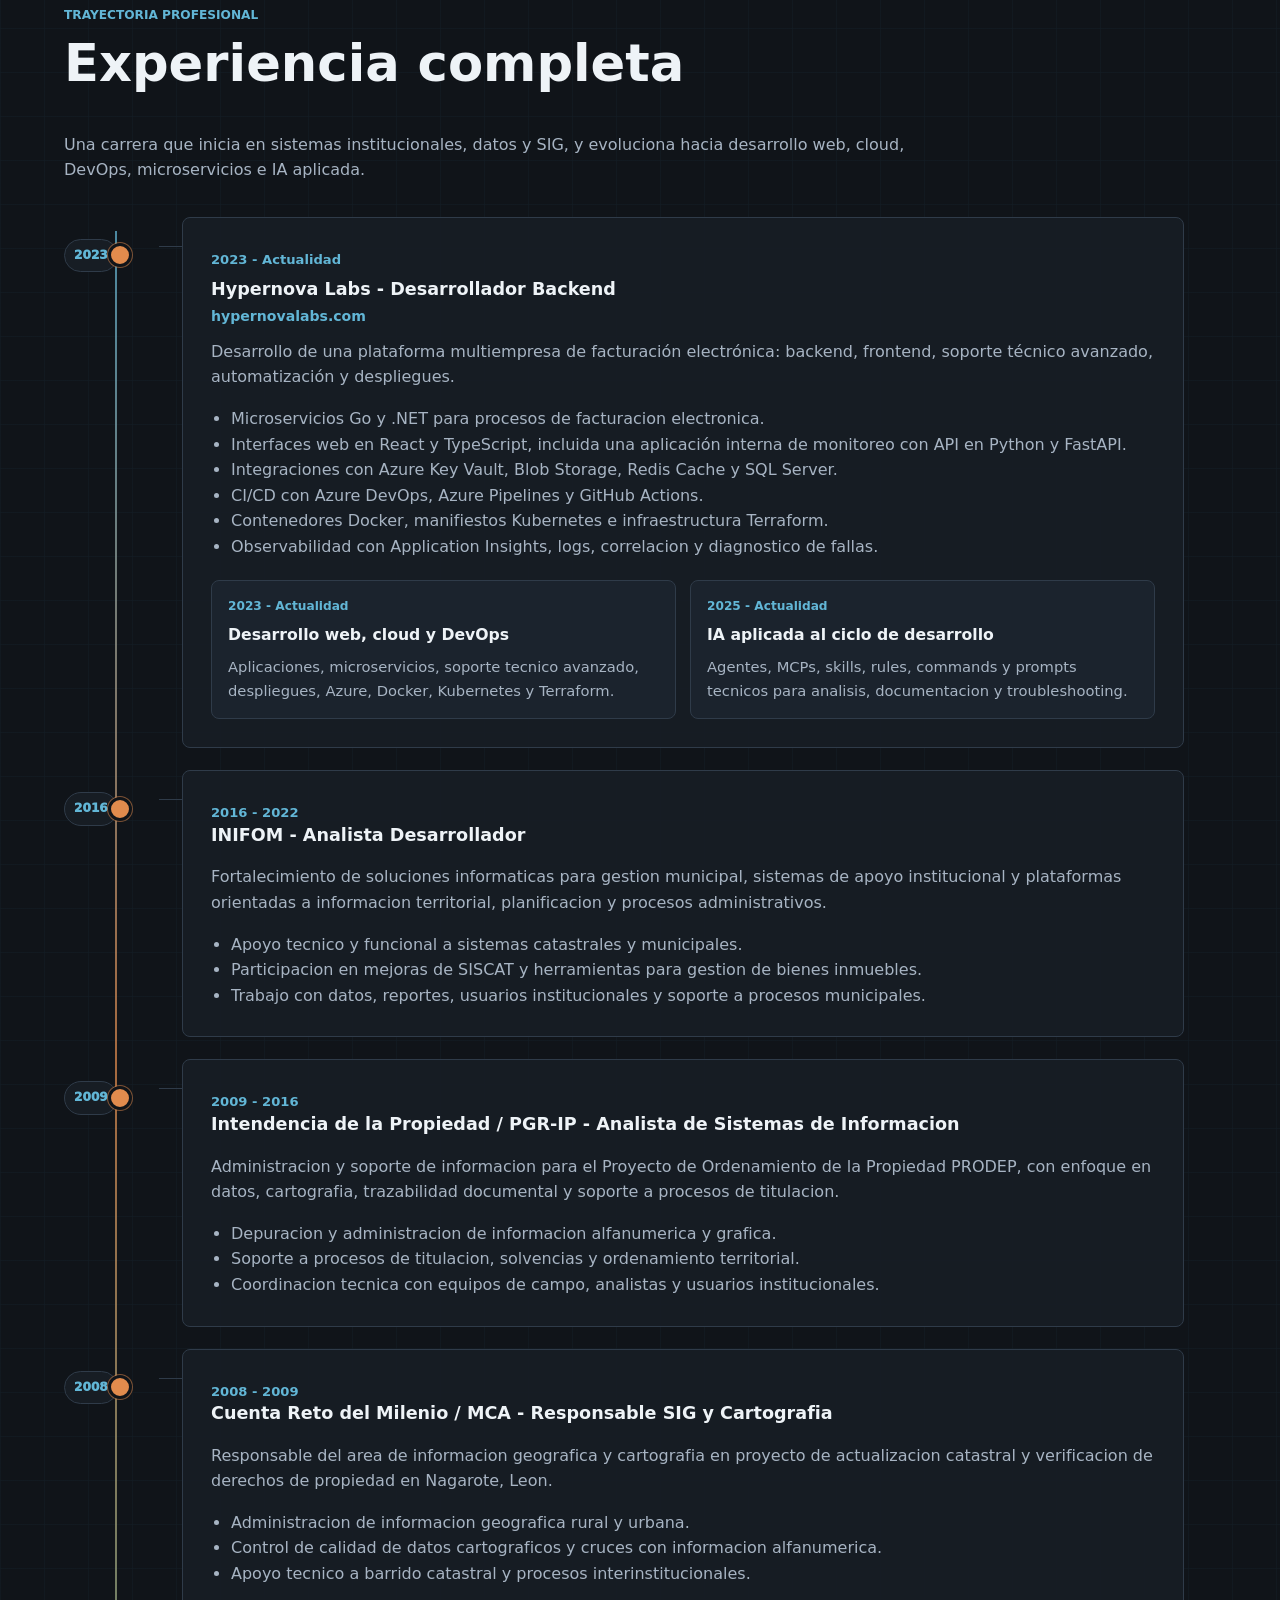
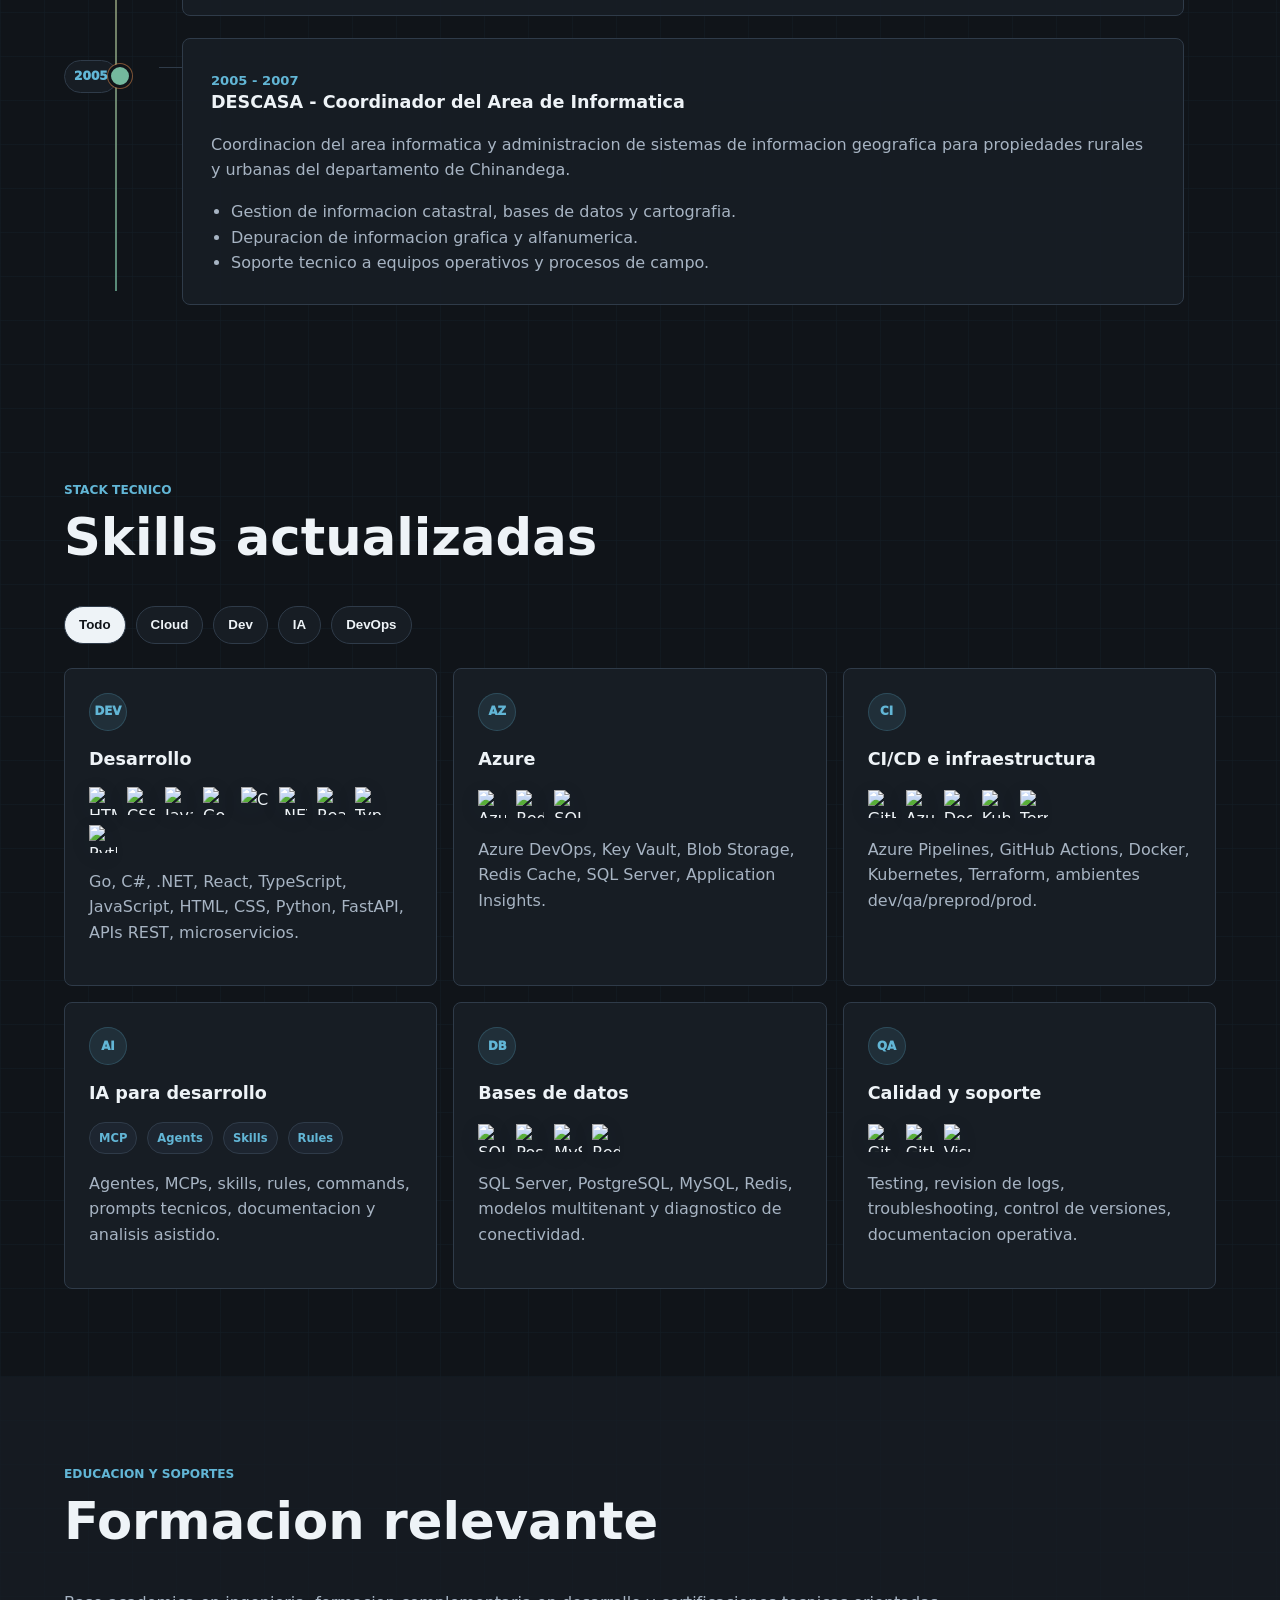
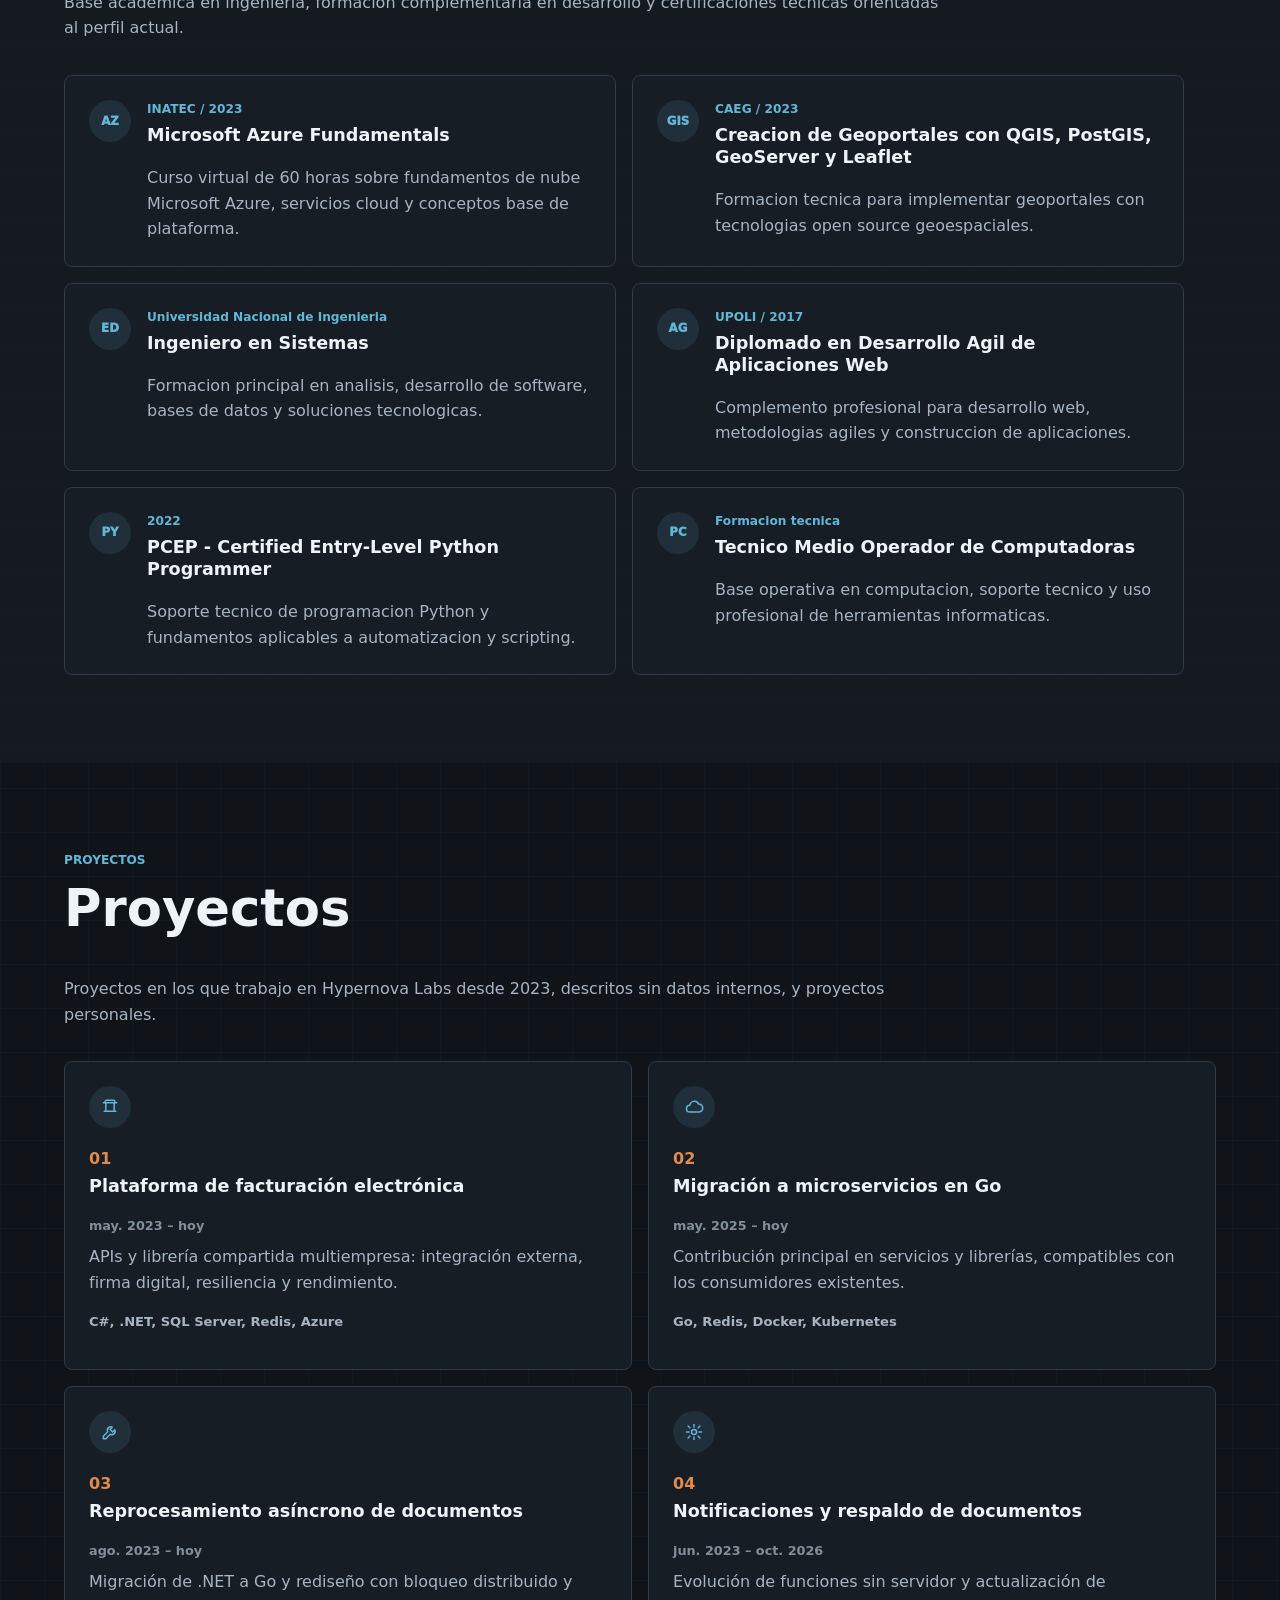
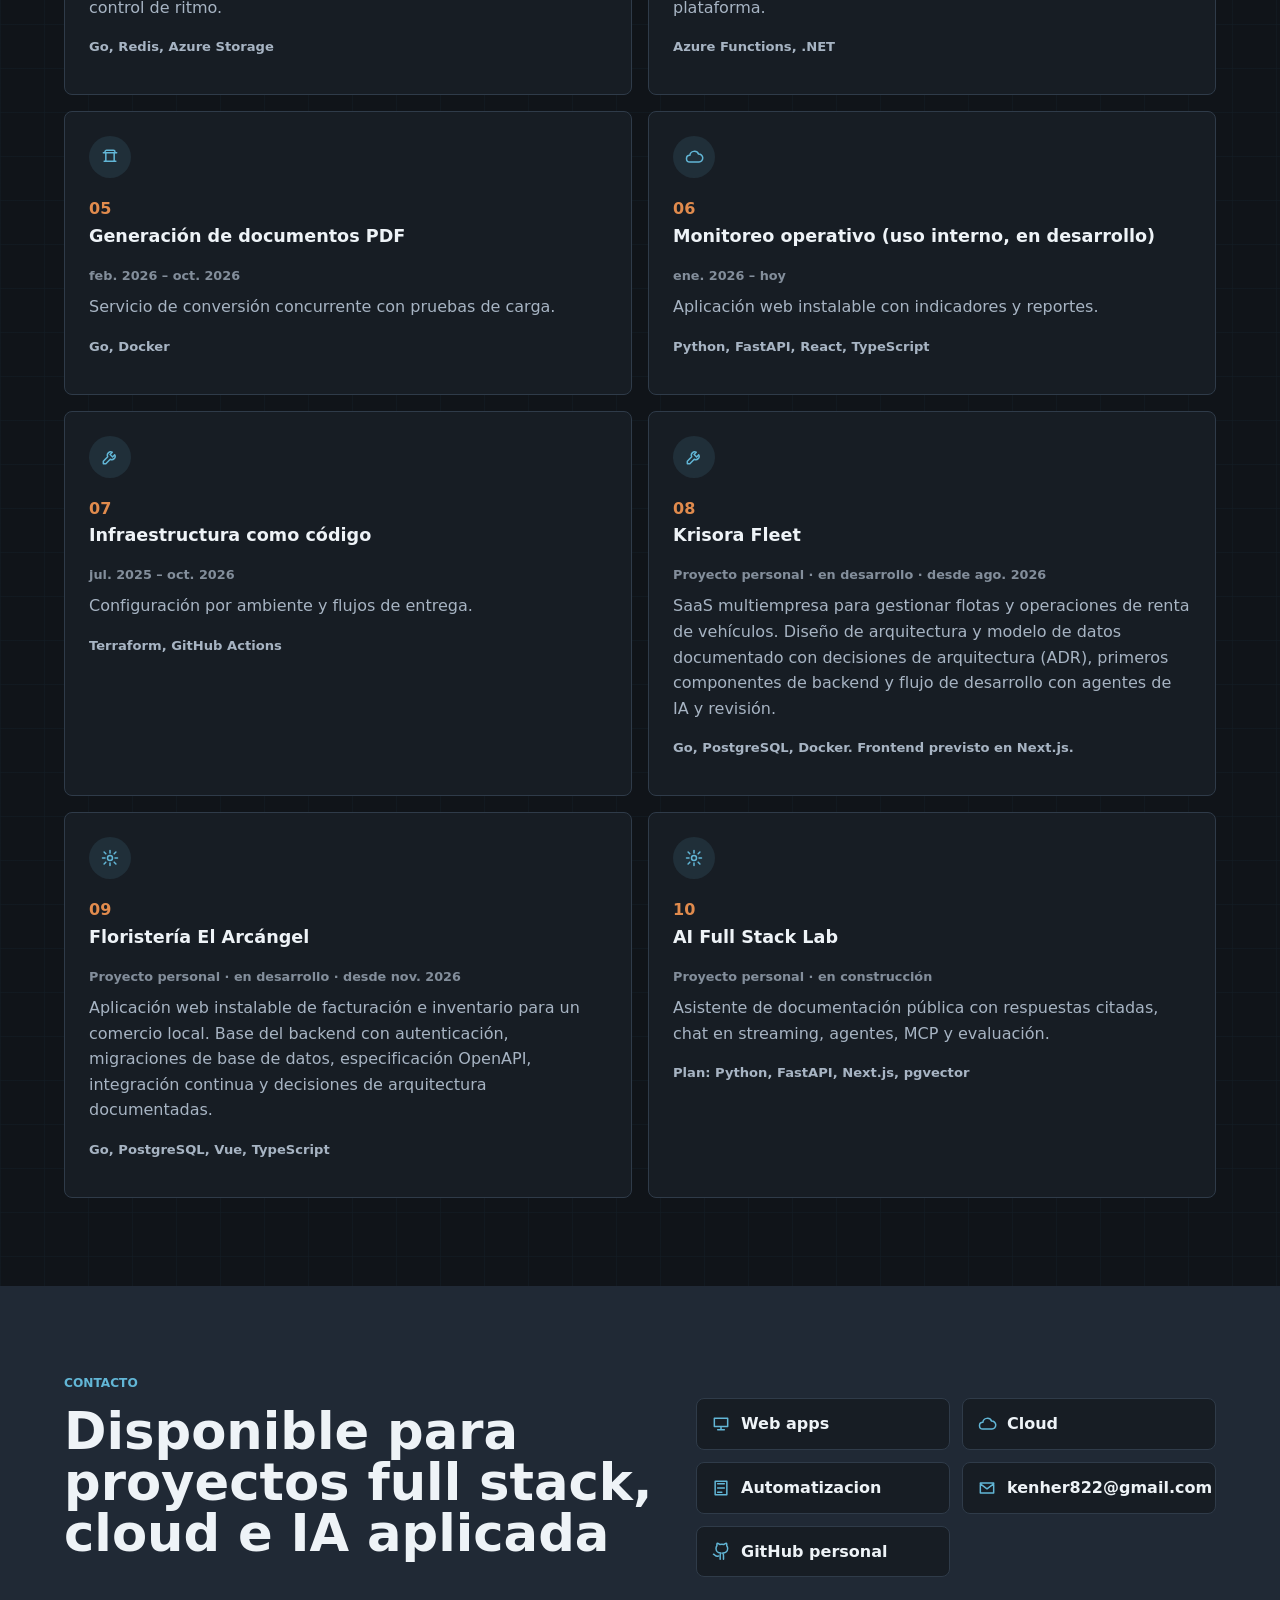
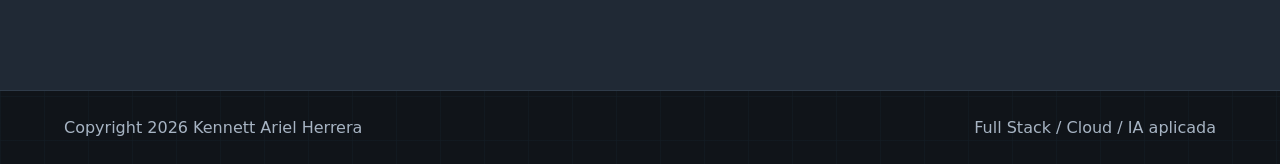
==== commit ab15cf38: "fix: correct PGR-IP end year" ====
--- a/index.html
+++ b/index.html
@@ -192,7 +192,7 @@
               <span>2009</span>
             </div>
             <div class="timeline-card">
-              <span class="timeline-date">2009 - 2015</span>
+              <span class="timeline-date">2009 - 2016</span>
               <h3>Intendencia de la Propiedad / PGR-IP - Analista de Sistemas de Informacion</h3>
               <p>
                 Administracion y soporte de informacion para el Proyecto de Ordenamiento de la Propiedad
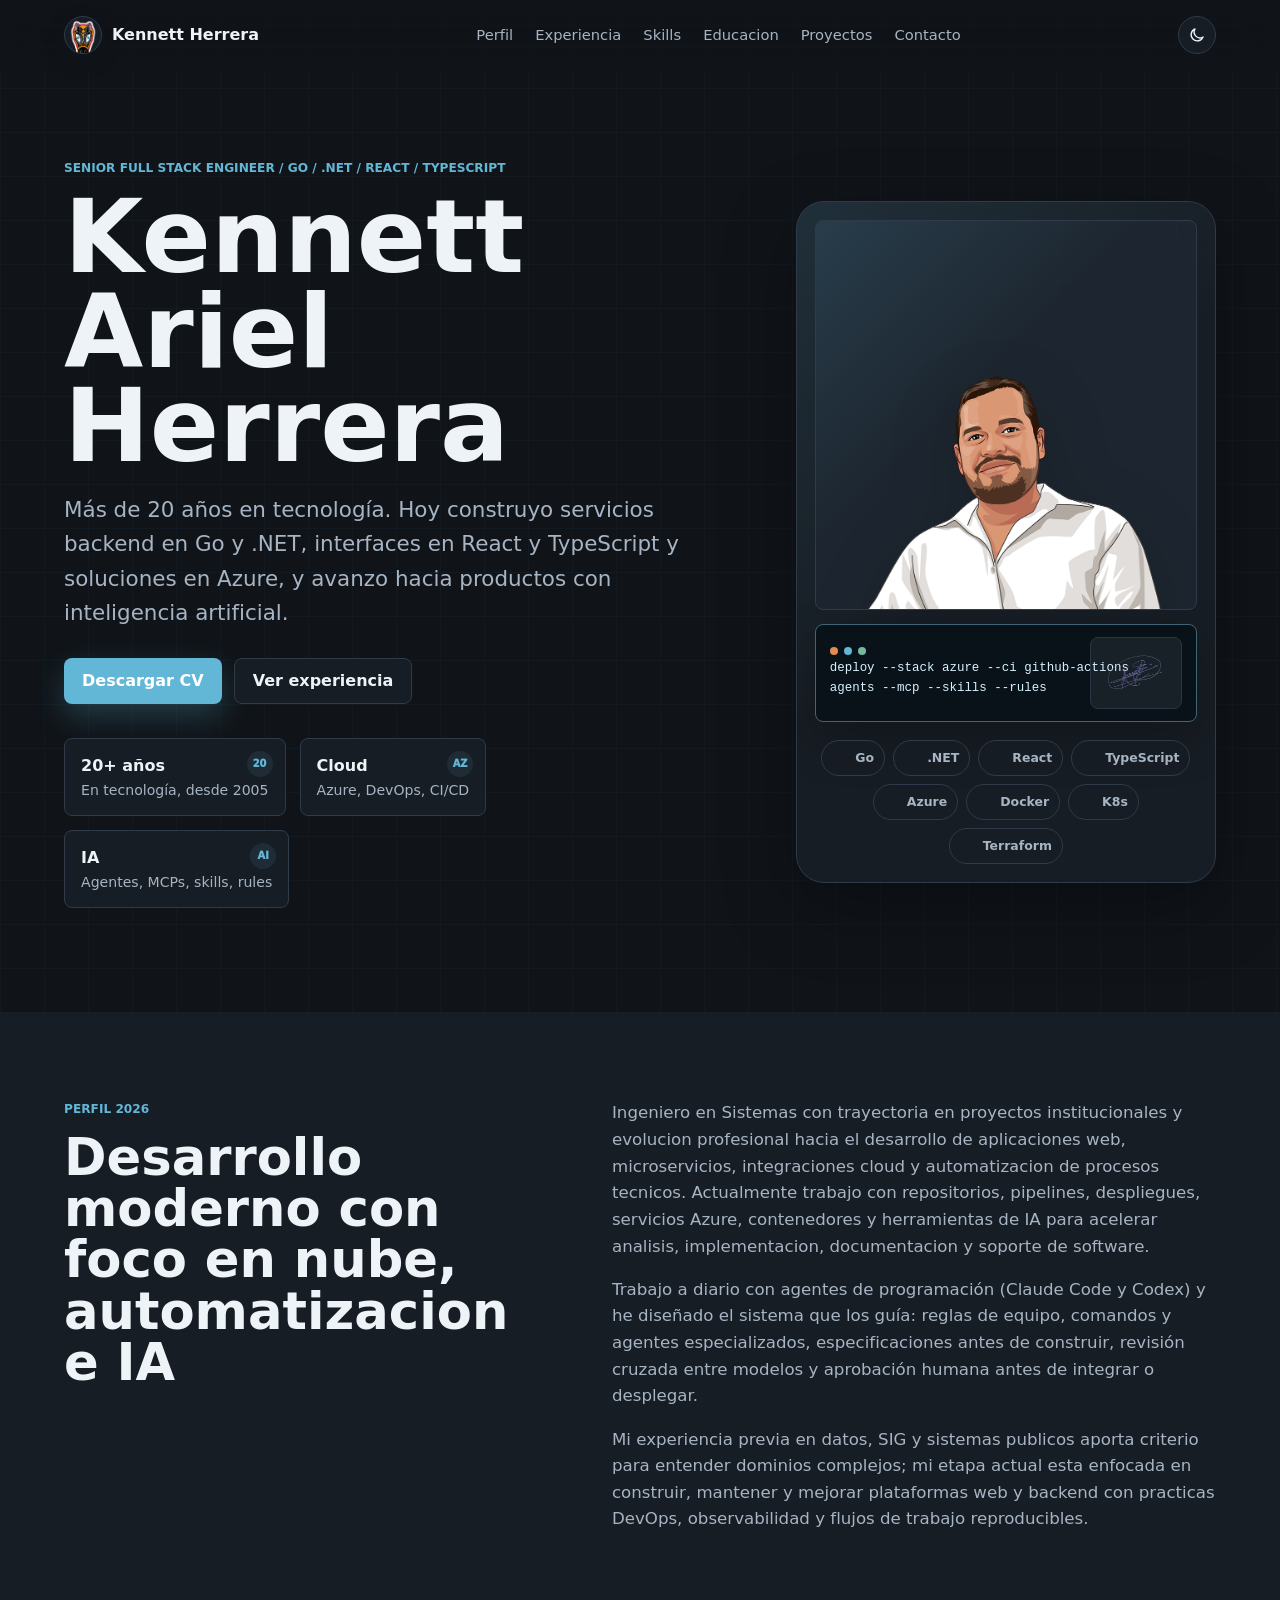
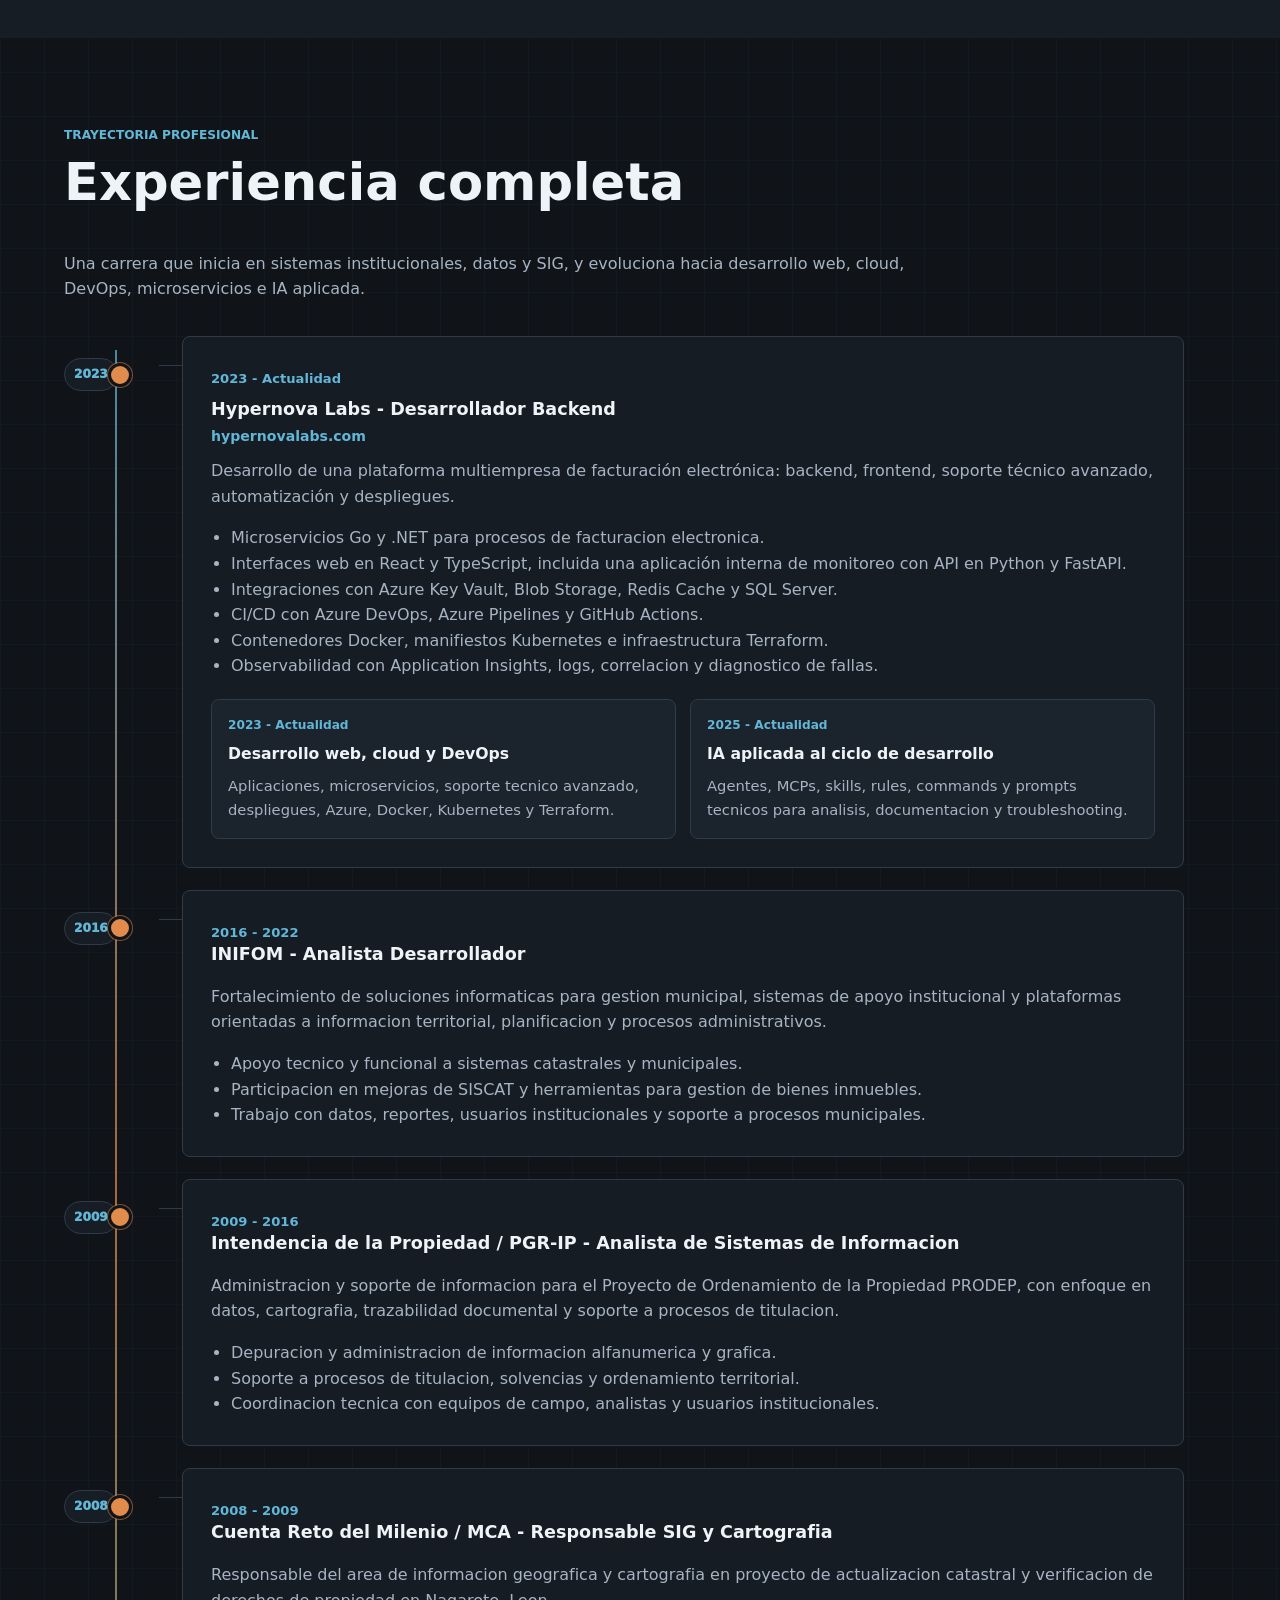
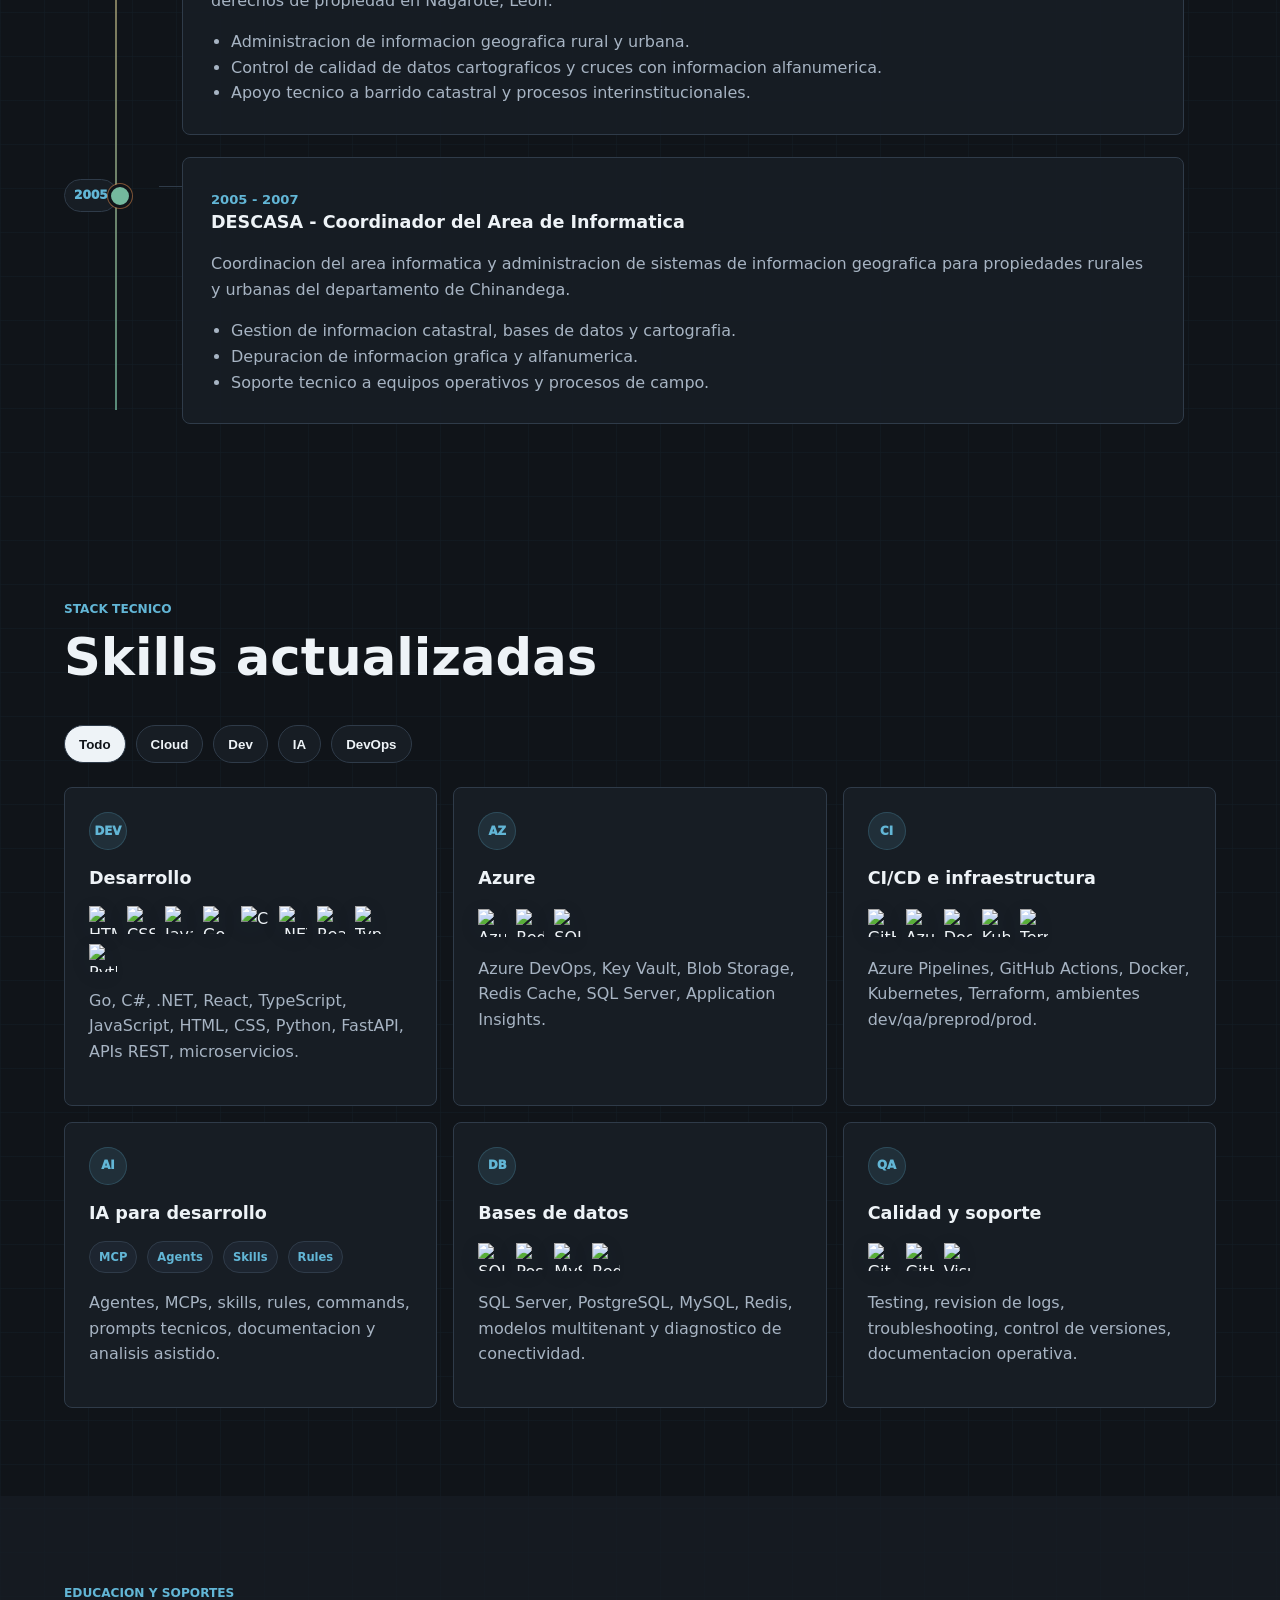
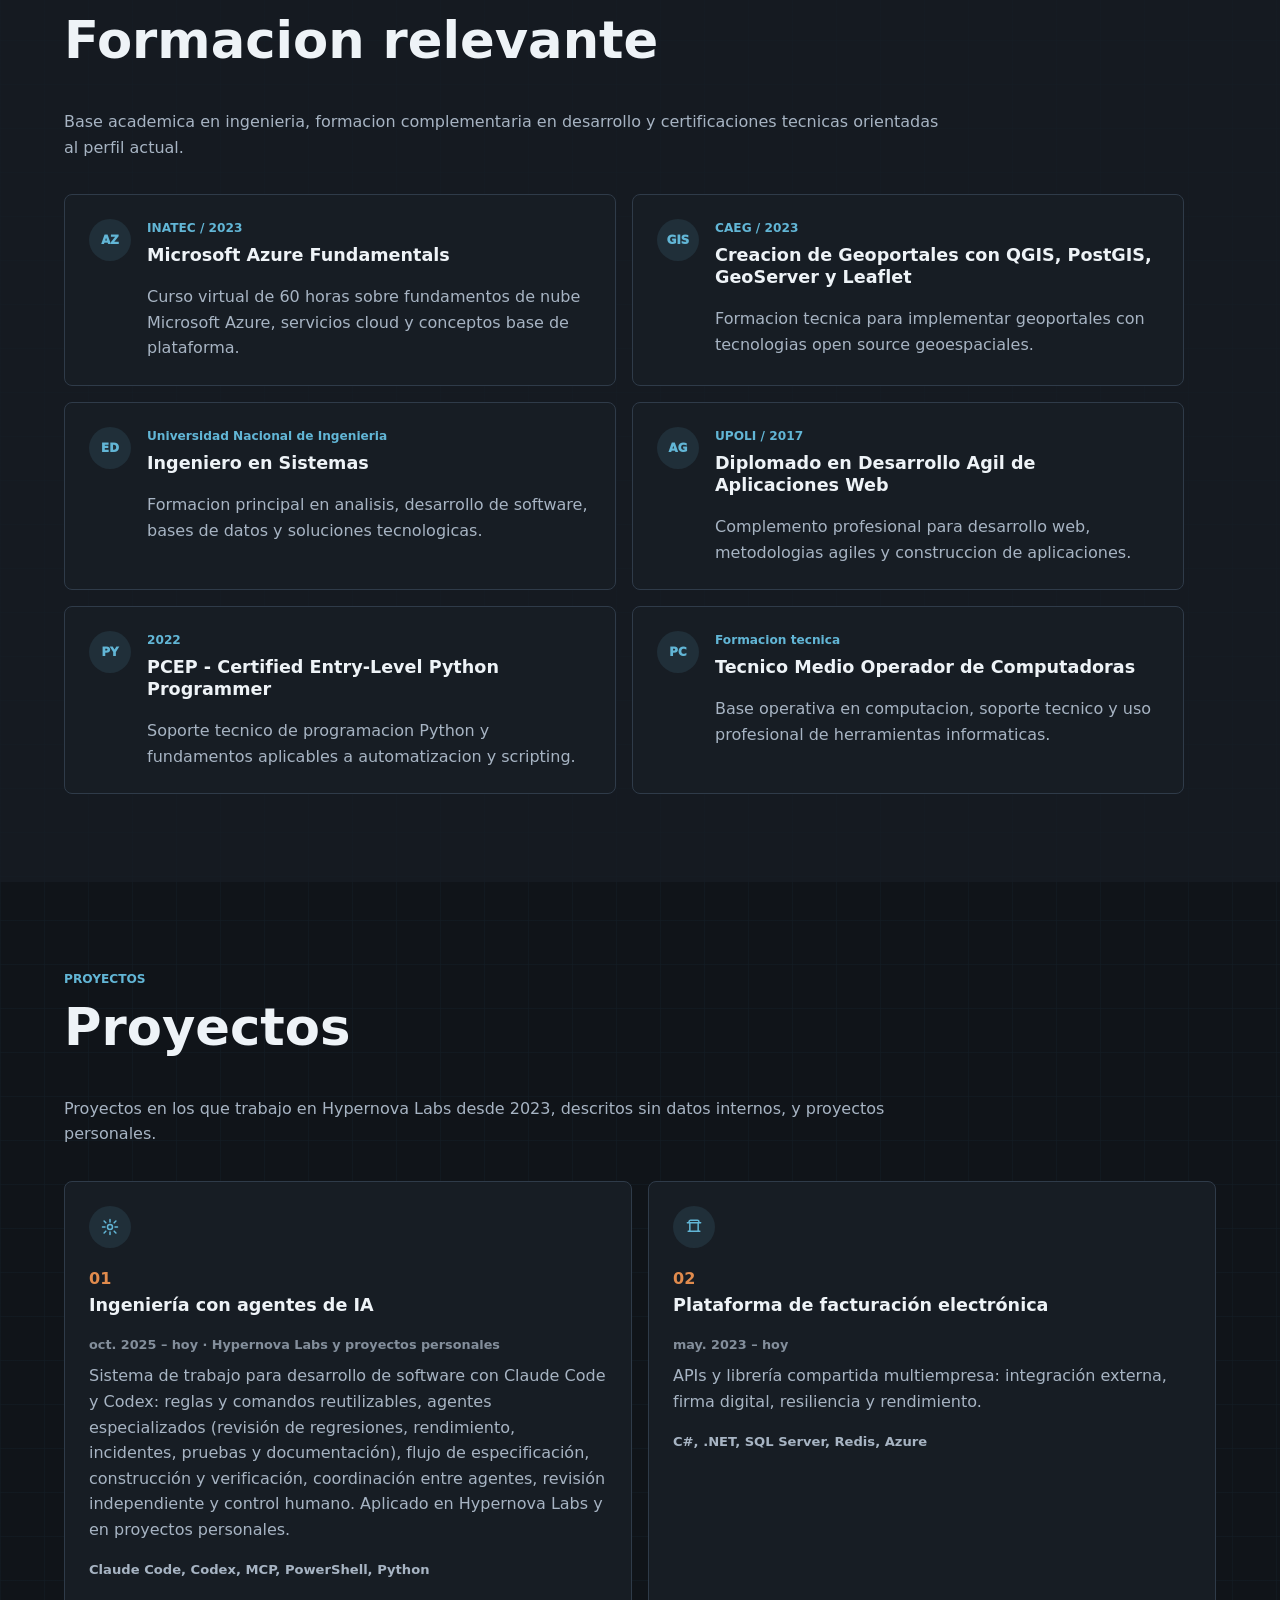
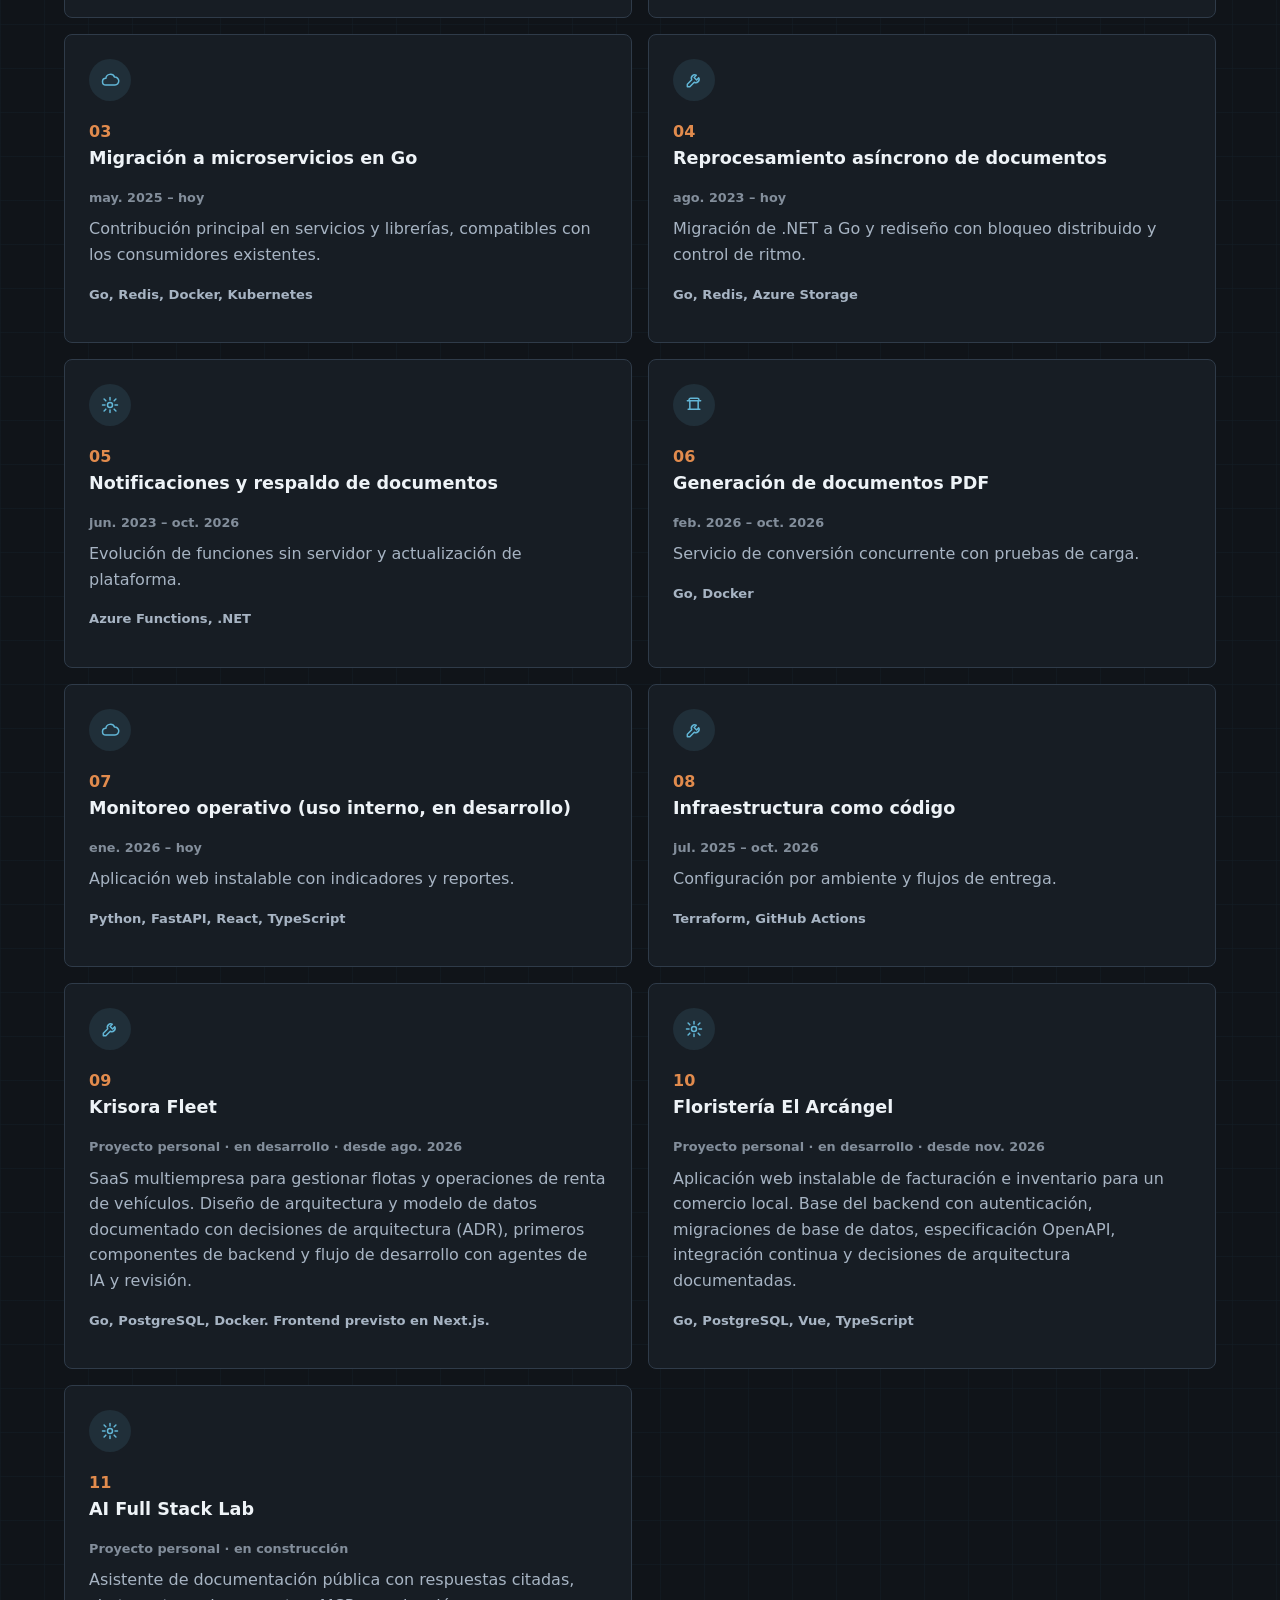
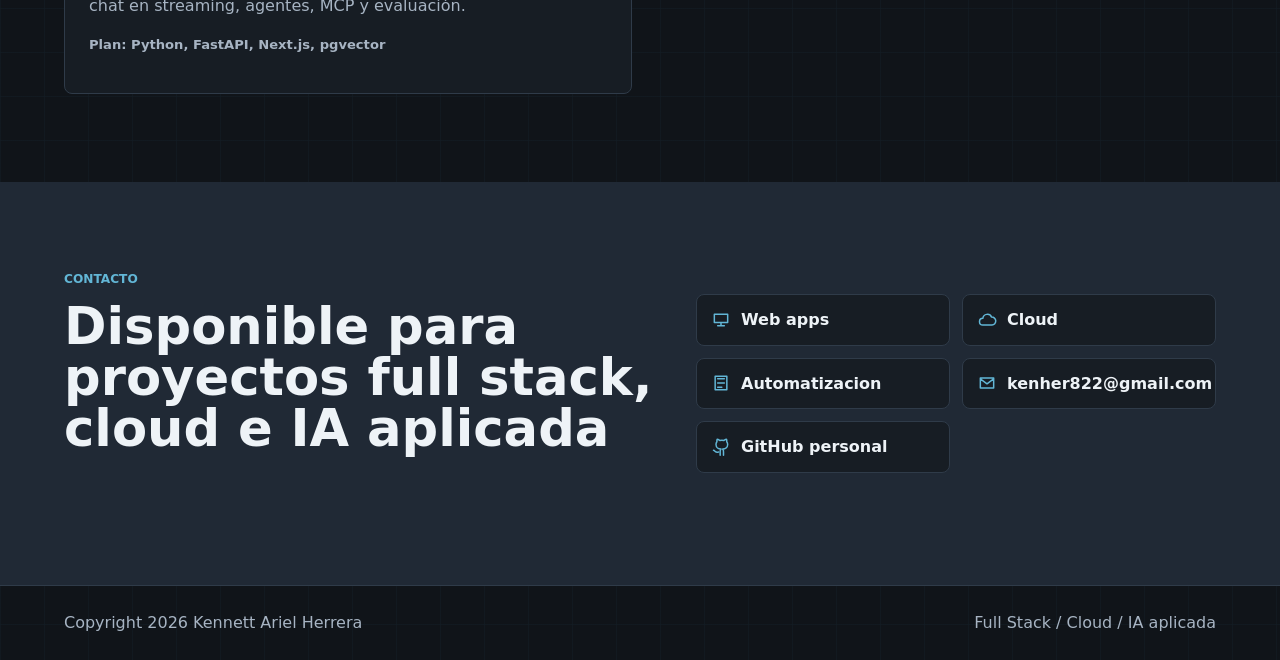
==== commit 42085b91: "feat: describe AI agent engineering work" ====
--- a/index.html
+++ b/index.html
@@ -114,6 +114,9 @@
             y soporte de software.
           </p>
           <p>
+            Trabajo a diario con agentes de programación (Claude Code y Codex) y he diseñado el sistema que los guía: reglas de equipo, comandos y agentes especializados, especificaciones antes de construir, revisión cruzada entre modelos y aprobación humana antes de integrar o desplegar.
+          </p>
+          <p>
             Mi experiencia previa en datos, SIG y sistemas publicos aporta criterio para entender dominios
             complejos; mi etapa actual esta enfocada en construir, mantener y mejorar plataformas web y
             backend con practicas DevOps, observabilidad y flujos de trabajo reproducibles.
@@ -403,9 +406,19 @@
         <div class="project-grid">
           <article class="project-card reveal">
           <span class="project-icon">
+              <svg viewBox="0 0 24 24" aria-hidden="true"><path d="M12 3v3m0 12v3M4.9 4.9 7 7m10 10 2.1 2.1M3 12h3m12 0h3M4.9 19.1 7 17m10-10 2.1-2.1M9 12a3 3 0 1 0 6 0 3 3 0 0 0-6 0Z" /></svg>
+            </span>
+          <span class="project-number">01</span>
+          <h3>Ingeniería con agentes de IA</h3>
+          <p class="project-date">oct. 2025 – hoy · Hypernova Labs y proyectos personales</p>
+          <p>Sistema de trabajo para desarrollo de software con Claude Code y Codex: reglas y comandos reutilizables, agentes especializados (revisión de regresiones, rendimiento, incidentes, pruebas y documentación), flujo de especificación, construcción y verificación, coordinación entre agentes, revisión independiente y control humano. Aplicado en Hypernova Labs y en proyectos personales.</p>
+          <p class="project-tech">Claude Code, Codex, MCP, PowerShell, Python</p>
+        </article>
+        <article class="project-card reveal">
+          <span class="project-icon">
               <svg viewBox="0 0 24 24" aria-hidden="true"><path d="M4 7h16M7 7v10m10-10v10M5 17h14M8 4h8a2 2 0 0 1 2 2v1H6V6a2 2 0 0 1 2-2Z" /></svg>
             </span>
-          <span class="project-number">01</span>
+          <span class="project-number">02</span>
           <h3>Plataforma de facturación electrónica</h3>
           <p class="project-date">may. 2023 – hoy</p>
           <p>APIs y librería compartida multiempresa: integración externa, firma digital, resiliencia y rendimiento.</p>
@@ -415,7 +428,7 @@
           <span class="project-icon">
               <svg viewBox="0 0 24 24" aria-hidden="true"><path d="M7 18a4 4 0 0 1 0-8 5.5 5.5 0 0 1 10.5-1.5A4.7 4.7 0 0 1 18 18H7Z" /></svg>
             </span>
-          <span class="project-number">02</span>
+          <span class="project-number">03</span>
           <h3>Migración a microservicios en Go</h3>
           <p class="project-date">may. 2025 – hoy</p>
           <p>Contribución principal en servicios y librerías, compatibles con los consumidores existentes.</p>
@@ -425,7 +438,7 @@
           <span class="project-icon">
               <svg viewBox="0 0 24 24" aria-hidden="true"><path d="M14.7 6.3a4 4 0 0 0-5.4 5.4L4 17v3h3l5.3-5.3a4 4 0 0 0 5.4-5.4l-2.6 2.6-3-3 2.6-2.6Z" /></svg>
             </span>
-          <span class="project-number">03</span>
+          <span class="project-number">04</span>
           <h3>Reprocesamiento asíncrono de documentos</h3>
           <p class="project-date">ago. 2023 – hoy</p>
           <p>Migración de .NET a Go y rediseño con bloqueo distribuido y control de ritmo.</p>
@@ -435,7 +448,7 @@
           <span class="project-icon">
               <svg viewBox="0 0 24 24" aria-hidden="true"><path d="M12 3v3m0 12v3M4.9 4.9 7 7m10 10 2.1 2.1M3 12h3m12 0h3M4.9 19.1 7 17m10-10 2.1-2.1M9 12a3 3 0 1 0 6 0 3 3 0 0 0-6 0Z" /></svg>
             </span>
-          <span class="project-number">04</span>
+          <span class="project-number">05</span>
           <h3>Notificaciones y respaldo de documentos</h3>
           <p class="project-date">jun. 2023 – oct. 2026</p>
           <p>Evolución de funciones sin servidor y actualización de plataforma.</p>
@@ -445,7 +458,7 @@
           <span class="project-icon">
               <svg viewBox="0 0 24 24" aria-hidden="true"><path d="M4 7h16M7 7v10m10-10v10M5 17h14M8 4h8a2 2 0 0 1 2 2v1H6V6a2 2 0 0 1 2-2Z" /></svg>
             </span>
-          <span class="project-number">05</span>
+          <span class="project-number">06</span>
           <h3>Generación de documentos PDF</h3>
           <p class="project-date">feb. 2026 – oct. 2026</p>
           <p>Servicio de conversión concurrente con pruebas de carga.</p>
@@ -455,7 +468,7 @@
           <span class="project-icon">
               <svg viewBox="0 0 24 24" aria-hidden="true"><path d="M7 18a4 4 0 0 1 0-8 5.5 5.5 0 0 1 10.5-1.5A4.7 4.7 0 0 1 18 18H7Z" /></svg>
             </span>
-          <span class="project-number">06</span>
+          <span class="project-number">07</span>
           <h3>Monitoreo operativo (uso interno, en desarrollo)</h3>
           <p class="project-date">ene. 2026 – hoy</p>
           <p>Aplicación web instalable con indicadores y reportes.</p>
@@ -465,7 +478,7 @@
           <span class="project-icon">
               <svg viewBox="0 0 24 24" aria-hidden="true"><path d="M14.7 6.3a4 4 0 0 0-5.4 5.4L4 17v3h3l5.3-5.3a4 4 0 0 0 5.4-5.4l-2.6 2.6-3-3 2.6-2.6Z" /></svg>
             </span>
-          <span class="project-number">07</span>
+          <span class="project-number">08</span>
           <h3>Infraestructura como código</h3>
           <p class="project-date">jul. 2025 – oct. 2026</p>
           <p>Configuración por ambiente y flujos de entrega.</p>
@@ -475,7 +488,7 @@
           <span class="project-icon">
               <svg viewBox="0 0 24 24" aria-hidden="true"><path d="M14.7 6.3a4 4 0 0 0-5.4 5.4L4 17v3h3l5.3-5.3a4 4 0 0 0 5.4-5.4l-2.6 2.6-3-3 2.6-2.6Z" /></svg>
             </span>
-          <span class="project-number">08</span>
+          <span class="project-number">09</span>
           <h3>Krisora Fleet</h3>
           <p class="project-date">Proyecto personal · en desarrollo · desde ago. 2026</p>
           <p>SaaS multiempresa para gestionar flotas y operaciones de renta de vehículos. Diseño de arquitectura y modelo de datos documentado con decisiones de arquitectura (ADR), primeros componentes de backend y flujo de desarrollo con agentes de IA y revisión.</p>
@@ -485,7 +498,7 @@
           <span class="project-icon">
               <svg viewBox="0 0 24 24" aria-hidden="true"><path d="M12 3v3m0 12v3M4.9 4.9 7 7m10 10 2.1 2.1M3 12h3m12 0h3M4.9 19.1 7 17m10-10 2.1-2.1M9 12a3 3 0 1 0 6 0 3 3 0 0 0-6 0Z" /></svg>
             </span>
-          <span class="project-number">09</span>
+          <span class="project-number">10</span>
           <h3>Floristería El Arcángel</h3>
           <p class="project-date">Proyecto personal · en desarrollo · desde nov. 2026</p>
           <p>Aplicación web instalable de facturación e inventario para un comercio local. Base del backend con autenticación, migraciones de base de datos, especificación OpenAPI, integración continua y decisiones de arquitectura documentadas.</p>
@@ -495,7 +508,7 @@
           <span class="project-icon">
               <svg viewBox="0 0 24 24" aria-hidden="true"><path d="M12 3v3m0 12v3M4.9 4.9 7 7m10 10 2.1 2.1M3 12h3m12 0h3M4.9 19.1 7 17m10-10 2.1-2.1M9 12a3 3 0 1 0 6 0 3 3 0 0 0-6 0Z" /></svg>
             </span>
-          <span class="project-number">10</span>
+          <span class="project-number">11</span>
           <h3>AI Full Stack Lab</h3>
           <p class="project-date">Proyecto personal · en construcción</p>
           <p>Asistente de documentación pública con respuestas citadas, chat en streaming, agentes, MCP y evaluación.</p>
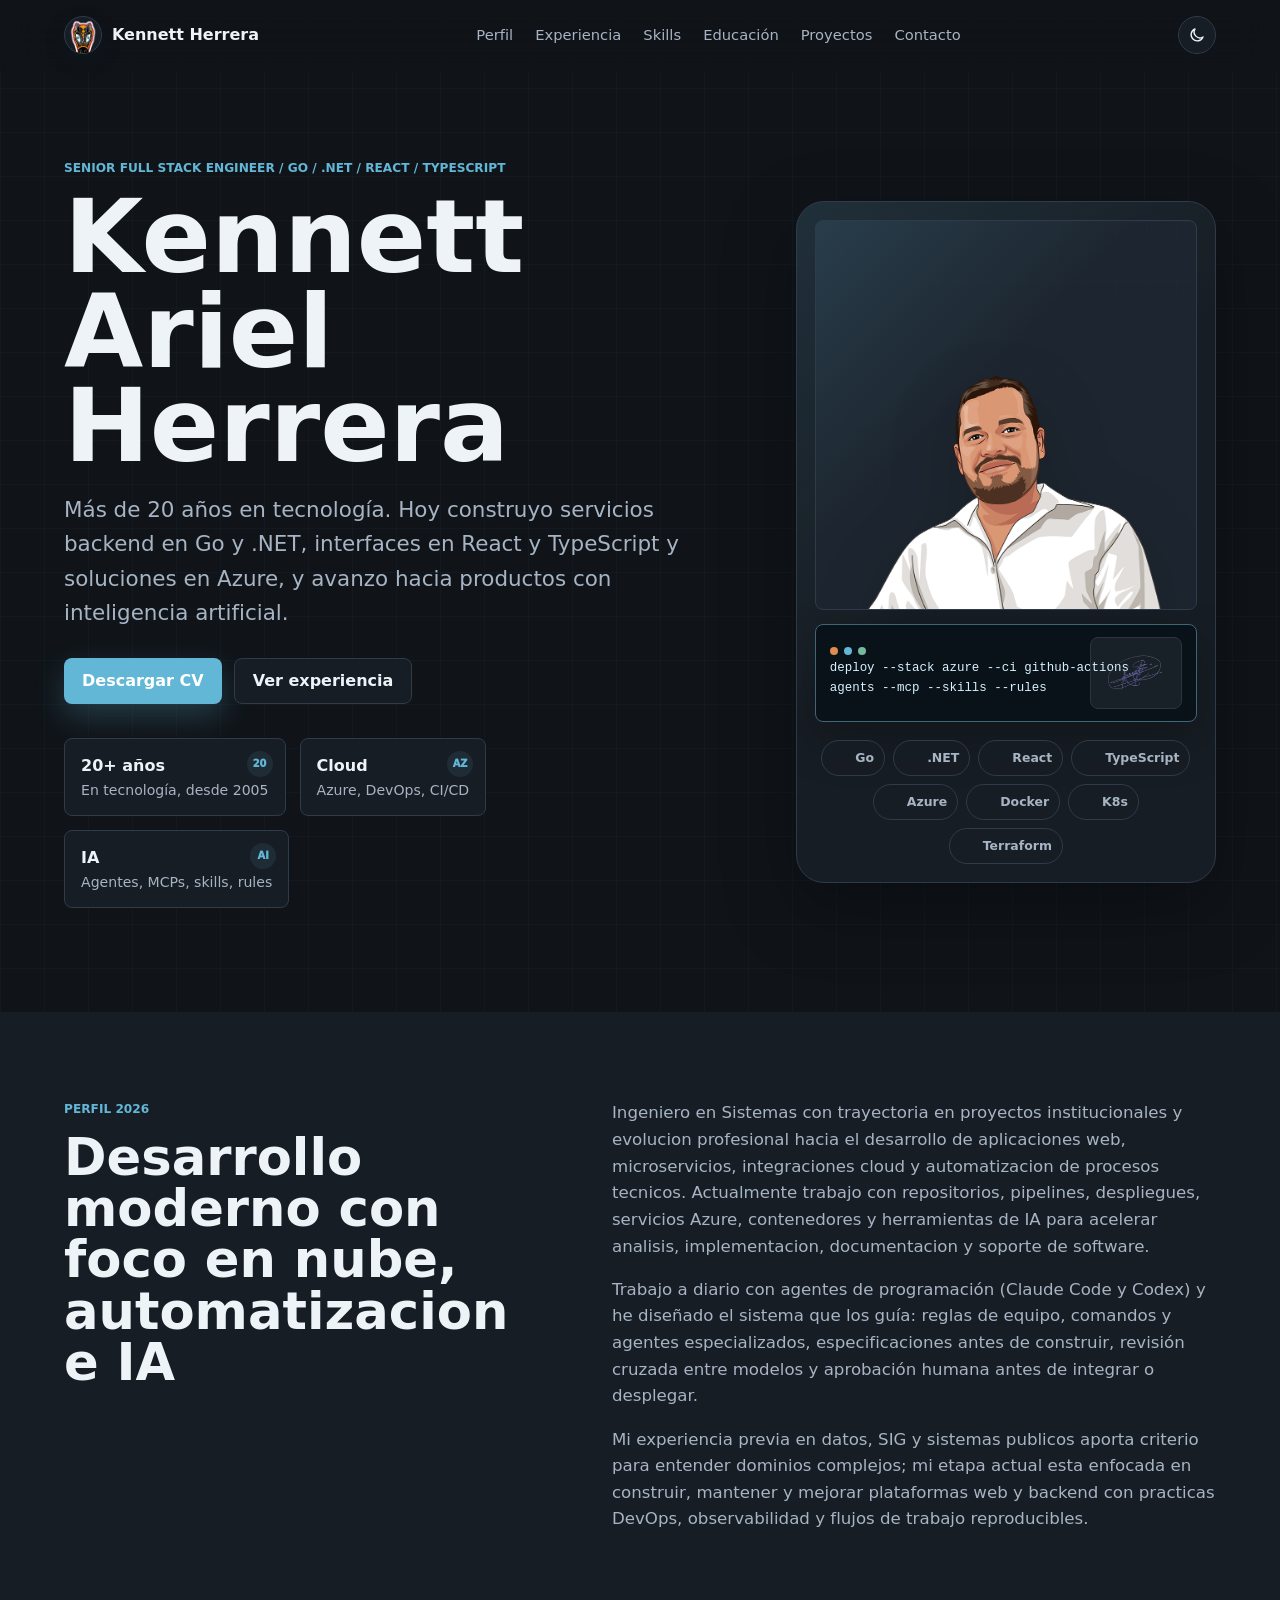
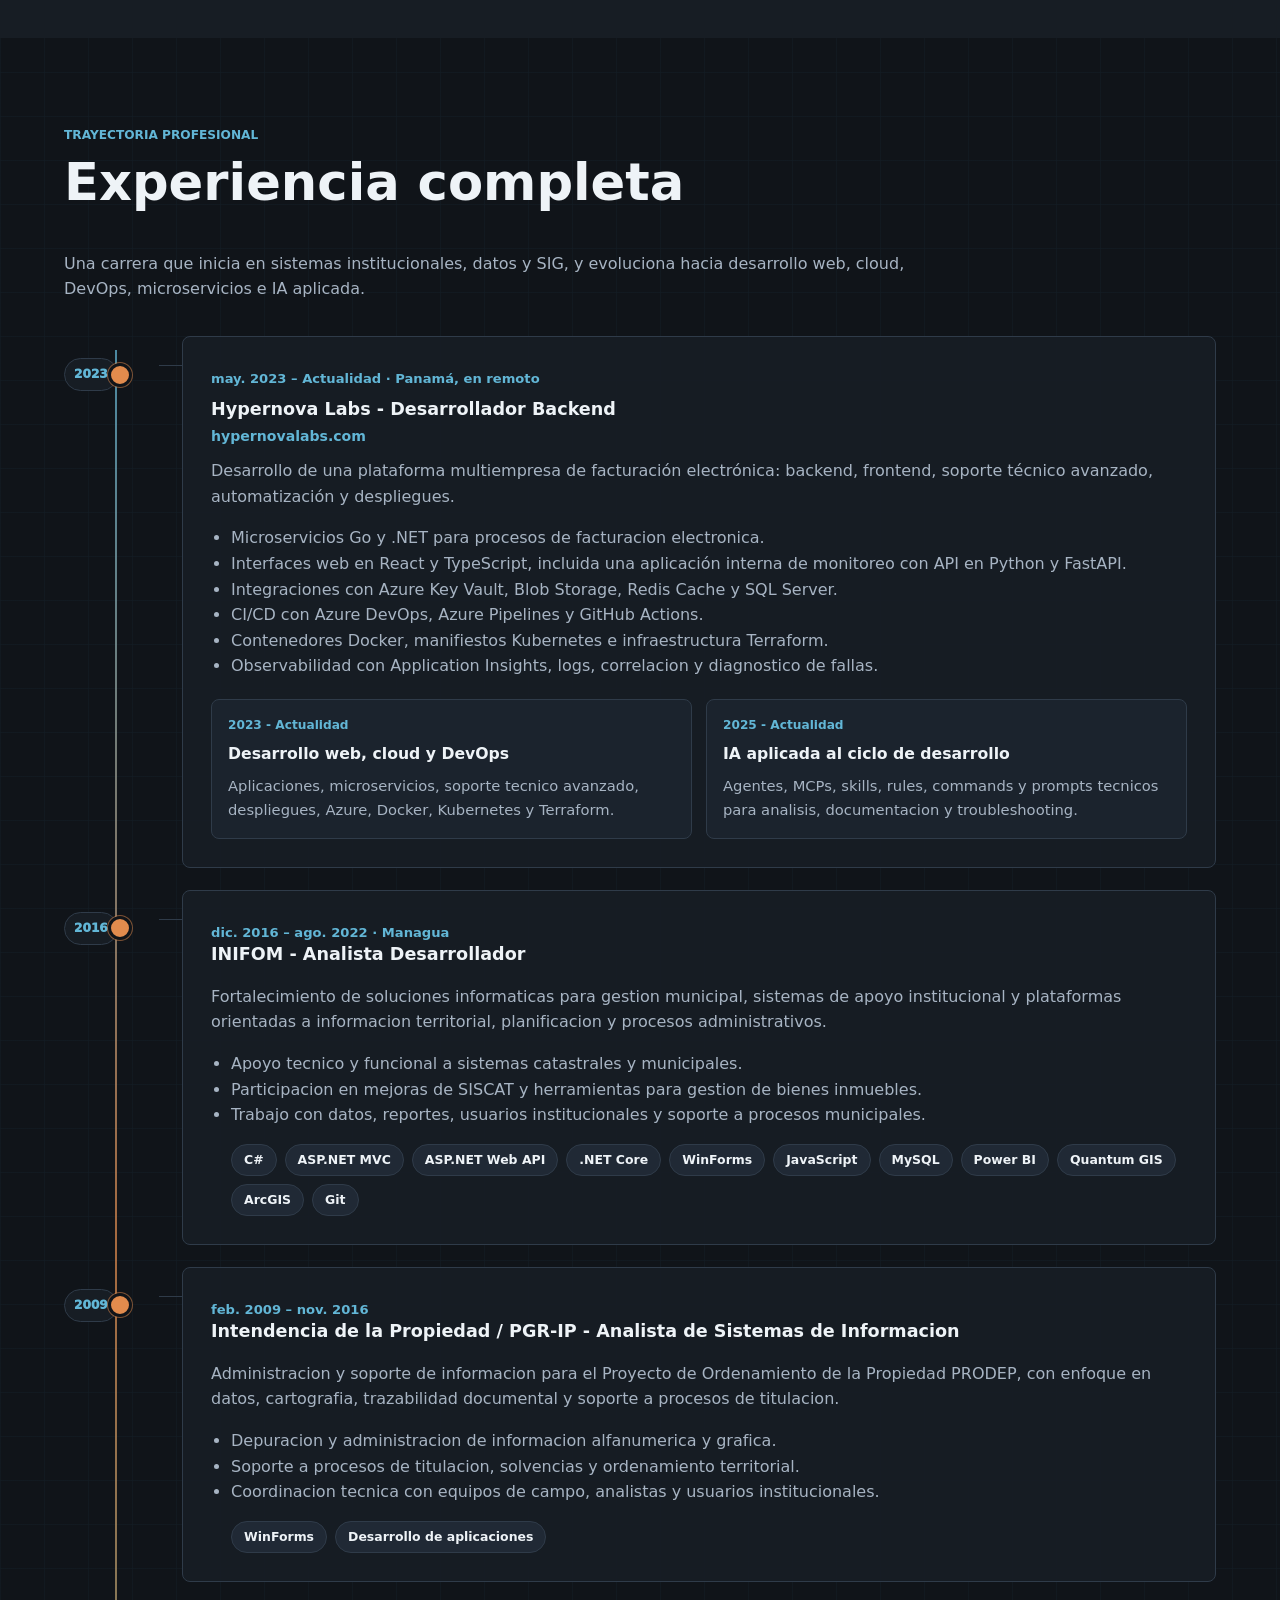
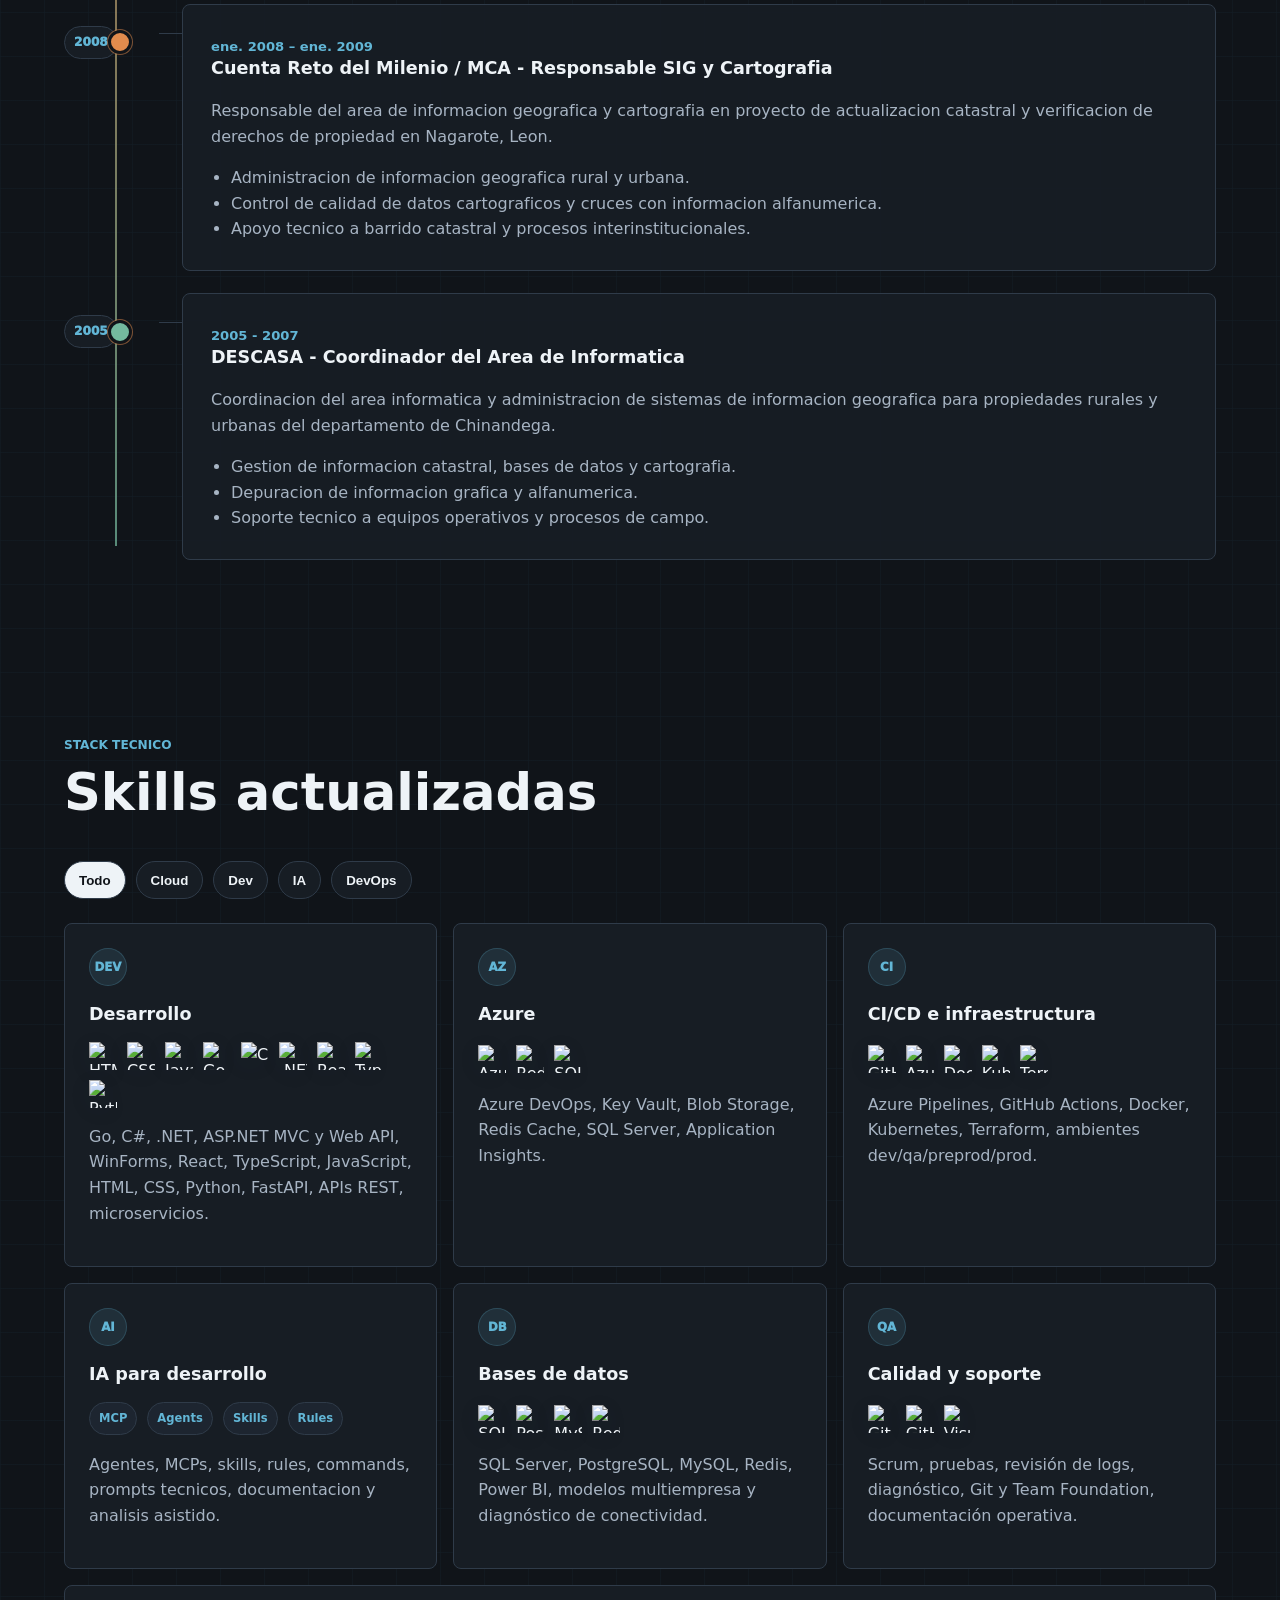
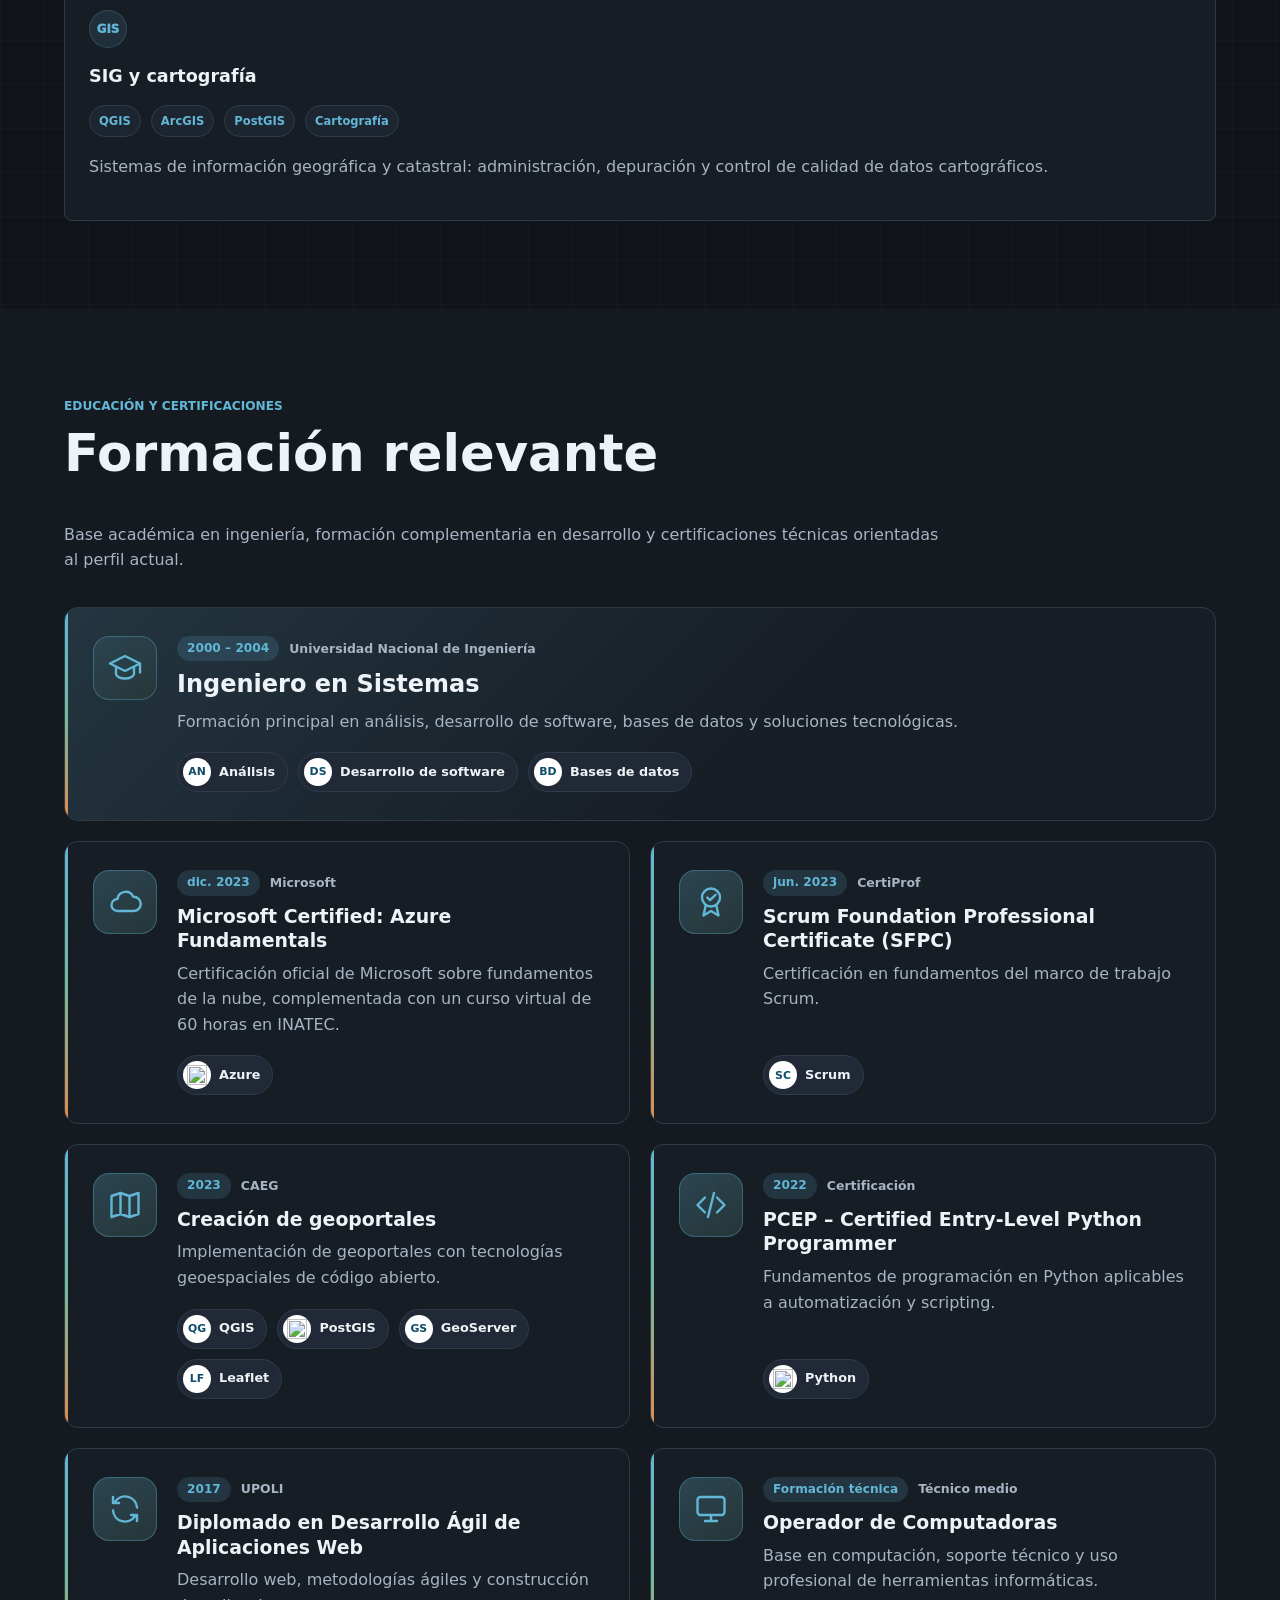
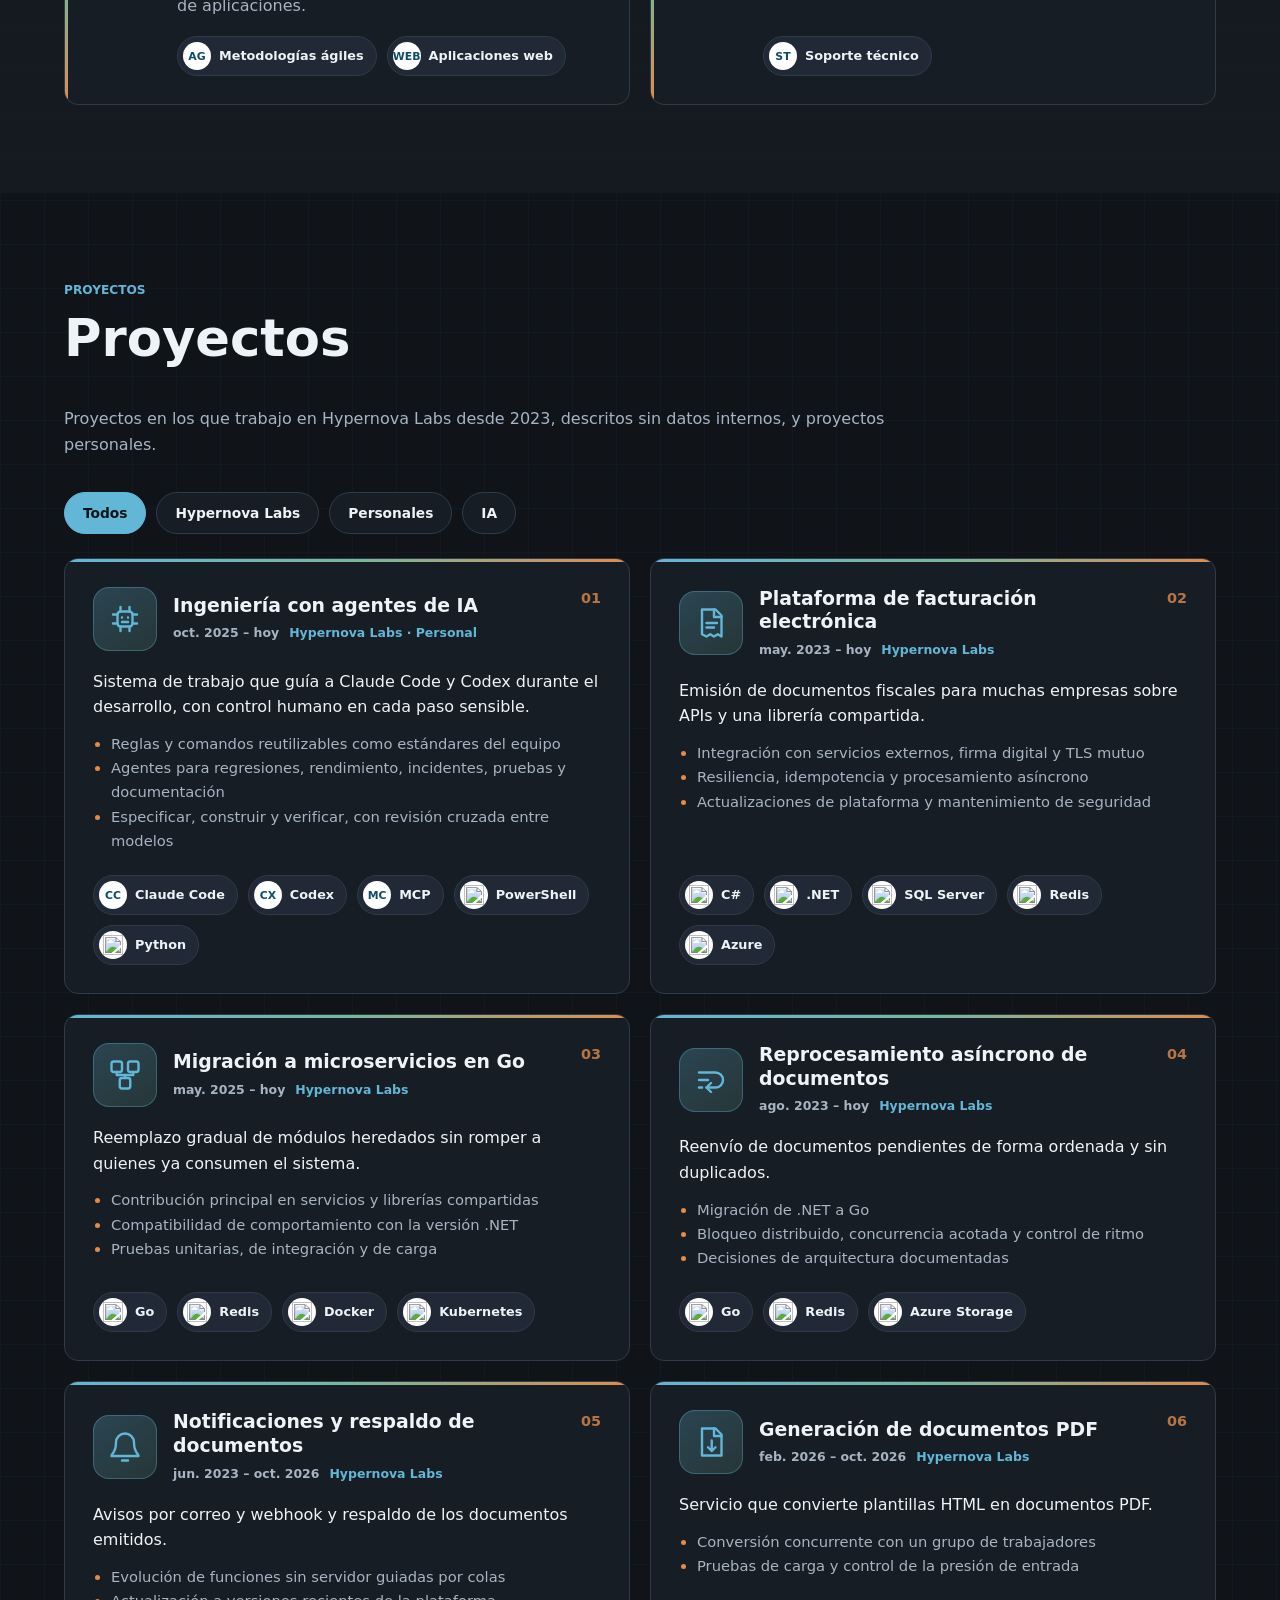
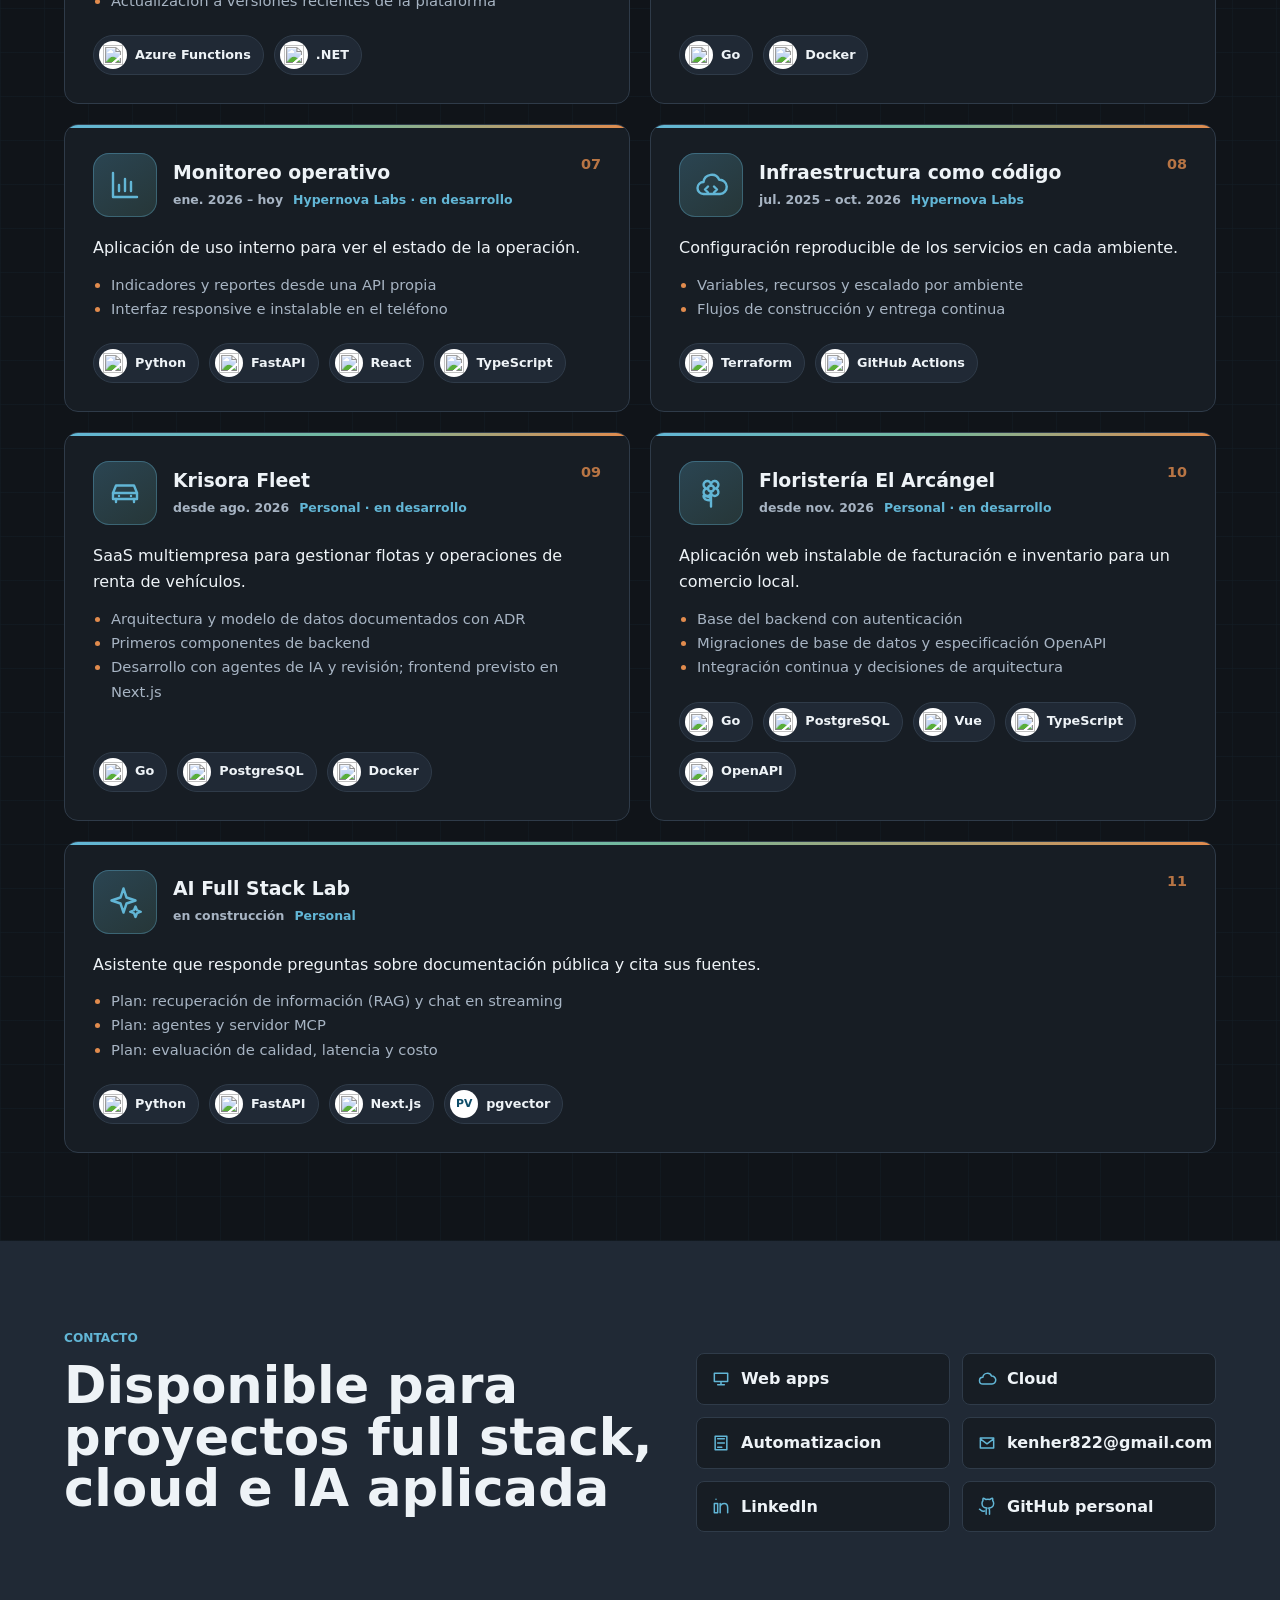
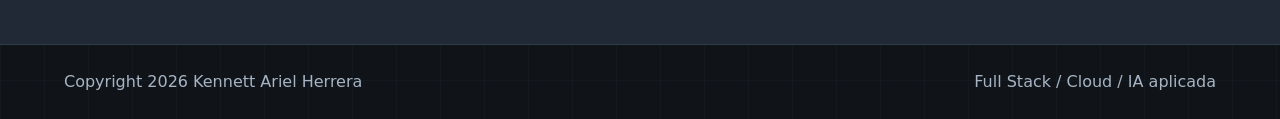
==== commit 2b7f5afc: "feat: redesign projects and education, unify widths and add profile data" ====
--- a/index.html
+++ b/index.html
@@ -21,7 +21,7 @@
         <a href="#perfil">Perfil</a>
         <a href="#experiencia">Experiencia</a>
         <a href="#skills">Skills</a>
-        <a href="#educacion">Educacion</a>
+        <a href="#educacion">Educación</a>
         <a href="#proyectos">Proyectos</a>
         <a href="#contacto">Contacto</a>
       </nav>
@@ -139,7 +139,7 @@
               <span>2023</span>
             </div>
             <div class="timeline-card">
-              <span class="timeline-date">2023 - Actualidad</span>
+              <span class="timeline-date">may. 2023 – Actualidad · Panamá, en remoto</span>
               <div class="company-heading">
                 <div>
                   <h3>Hypernova Labs - Desarrollador Backend</h3>
@@ -176,7 +176,7 @@
               <span>2016</span>
             </div>
             <div class="timeline-card">
-              <span class="timeline-date">2016 - 2022</span>
+              <span class="timeline-date">dic. 2016 – ago. 2022 · Managua</span>
               <h3>INIFOM - Analista Desarrollador</h3>
               <p>
                 Fortalecimiento de soluciones informaticas para gestion municipal, sistemas de apoyo
@@ -188,6 +188,7 @@
                 <li>Participacion en mejoras de SISCAT y herramientas para gestion de bienes inmuebles.</li>
                 <li>Trabajo con datos, reportes, usuarios institucionales y soporte a procesos municipales.</li>
               </ul>
+              <ul class="timeline-tech" aria-label="Tecnologías"><li>C#</li><li>ASP.NET MVC</li><li>ASP.NET Web API</li><li>.NET Core</li><li>WinForms</li><li>JavaScript</li><li>MySQL</li><li>Power BI</li><li>Quantum GIS</li><li>ArcGIS</li><li>Git</li></ul>
             </div>
           </article>
           <article class="timeline-item reveal">
@@ -195,7 +196,7 @@
               <span>2009</span>
             </div>
             <div class="timeline-card">
-              <span class="timeline-date">2009 - 2016</span>
+              <span class="timeline-date">feb. 2009 – nov. 2016</span>
               <h3>Intendencia de la Propiedad / PGR-IP - Analista de Sistemas de Informacion</h3>
               <p>
                 Administracion y soporte de informacion para el Proyecto de Ordenamiento de la Propiedad
@@ -207,6 +208,7 @@
                 <li>Soporte a procesos de titulacion, solvencias y ordenamiento territorial.</li>
                 <li>Coordinacion tecnica con equipos de campo, analistas y usuarios institucionales.</li>
               </ul>
+              <ul class="timeline-tech" aria-label="Tecnologías"><li>WinForms</li><li>Desarrollo de aplicaciones</li></ul>
             </div>
           </article>
           <article class="timeline-item reveal">
@@ -214,7 +216,7 @@
               <span>2008</span>
             </div>
             <div class="timeline-card">
-              <span class="timeline-date">2008 - 2009</span>
+              <span class="timeline-date">ene. 2008 – ene. 2009</span>
               <h3>Cuenta Reto del Milenio / MCA - Responsable SIG y Cartografia</h3>
               <p>
                 Responsable del area de informacion geografica y cartografia en proyecto de actualizacion
@@ -275,7 +277,7 @@
             <img src="https://cdn.jsdelivr.net/gh/devicons/devicon/icons/typescript/typescript-original.svg" alt="TypeScript" />
             <img src="https://cdn.jsdelivr.net/gh/devicons/devicon/icons/python/python-original.svg" alt="Python" />
             </div>
-            <p>Go, C#, .NET, React, TypeScript, JavaScript, HTML, CSS, Python, FastAPI, APIs REST, microservicios.</p>
+            <p>Go, C#, .NET, ASP.NET MVC y Web API, WinForms, React, TypeScript, JavaScript, HTML, CSS, Python, FastAPI, APIs REST, microservicios.</p>
           </article>
           <article class="skill-card reveal" data-category="cloud">
             <span class="skill-icon" aria-hidden="true">AZ</span>
@@ -319,7 +321,7 @@
               <img src="https://cdn.jsdelivr.net/gh/devicons/devicon/icons/mysql/mysql-original.svg" alt="MySQL" />
               <img src="https://cdn.jsdelivr.net/gh/devicons/devicon/icons/redis/redis-original.svg" alt="Redis" />
             </div>
-            <p>SQL Server, PostgreSQL, MySQL, Redis, modelos multitenant y diagnostico de conectividad.</p>
+            <p>SQL Server, PostgreSQL, MySQL, Redis, Power BI, modelos multiempresa y diagnóstico de conectividad.</p>
           </article>
           <article class="skill-card reveal" data-category="ops">
             <span class="skill-icon" aria-hidden="true">QA</span>
@@ -329,67 +331,106 @@
               <img src="https://cdn.jsdelivr.net/gh/devicons/devicon/icons/github/github-original.svg" alt="GitHub" />
               <img src="https://cdn.jsdelivr.net/gh/devicons/devicon/icons/vscode/vscode-original.svg" alt="Visual Studio Code" />
             </div>
-            <p>Testing, revision de logs, troubleshooting, control de versiones, documentacion operativa.</p>
+            <p>Scrum, pruebas, revisión de logs, diagnóstico, Git y Team Foundation, documentación operativa.</p>
+          </article>
+          <article class="skill-card skill-wide reveal" data-category="dev">
+            <span class="skill-icon" aria-hidden="true">GIS</span>
+            <h3>SIG y cartografía</h3>
+            <div class="tech-icons tech-labels" aria-label="Herramientas geoespaciales">
+              <span>QGIS</span>
+              <span>ArcGIS</span>
+              <span>PostGIS</span>
+              <span>Cartografía</span>
+            </div>
+            <p>Sistemas de información geográfica y catastral: administración, depuración y control de calidad de datos cartográficos.</p>
           </article>
         </div>
       </section>
 
       <section id="educacion" class="section education-section">
         <div class="section-heading">
-          <p class="section-kicker">Educacion y soportes</p>
-          <h2>Formacion relevante</h2>
+          <p class="section-kicker">Educación y certificaciones</p>
+          <h2>Formación relevante</h2>
           <p>
-            Base academica en ingenieria, formacion complementaria en desarrollo y certificaciones
-            tecnicas orientadas al perfil actual.
+            Base académica en ingeniería, formación complementaria en desarrollo y certificaciones técnicas orientadas al perfil actual.
           </p>
         </div>
         <div class="education-grid">
-          <article class="education-card reveal">
-            <span class="education-icon" aria-hidden="true">AZ</span>
-            <div>
-              <span class="education-date">INATEC / 2023</span>
-              <h3>Microsoft Azure Fundamentals</h3>
-              <p>Curso virtual de 60 horas sobre fundamentos de nube Microsoft Azure, servicios cloud y conceptos base de plataforma.</p>
-            </div>
-          </article>
-          <article class="education-card reveal">
-            <span class="education-icon" aria-hidden="true">GIS</span>
-            <div>
-              <span class="education-date">CAEG / 2023</span>
-              <h3>Creacion de Geoportales con QGIS, PostGIS, GeoServer y Leaflet</h3>
-              <p>Formacion tecnica para implementar geoportales con tecnologias open source geoespaciales.</p>
-            </div>
-          </article>
-          <article class="education-card reveal">
-            <span class="education-icon" aria-hidden="true">ED</span>
-            <div>
-              <span class="education-date">Universidad Nacional de Ingenieria</span>
+          <article class="education-card education-featured reveal" style="--delay: 0ms">
+            <span class="education-icon"><svg viewBox="0 0 24 24" aria-hidden="true"><path d="m2 9 10-5 10 5-10 5-10-5Z"/><path d="M6 11.5V16c0 1.5 2.700 3 6 3s6-1.500 6-3v-4.500M22 9v6"/></svg></span>
+            <div class="education-body">
+              <p class="education-meta"><span class="education-date">2000 – 2004</span><span>Universidad Nacional de Ingeniería</span></p>
               <h3>Ingeniero en Sistemas</h3>
-              <p>Formacion principal en analisis, desarrollo de software, bases de datos y soluciones tecnologicas.</p>
-            </div>
-          </article>
-          <article class="education-card reveal">
-            <span class="education-icon" aria-hidden="true">AG</span>
-            <div>
-              <span class="education-date">UPOLI / 2017</span>
-              <h3>Diplomado en Desarrollo Agil de Aplicaciones Web</h3>
-              <p>Complemento profesional para desarrollo web, metodologias agiles y construccion de aplicaciones.</p>
-            </div>
-          </article>
-          <article class="education-card reveal">
-            <span class="education-icon" aria-hidden="true">PY</span>
-            <div>
-              <span class="education-date">2022</span>
-              <h3>PCEP - Certified Entry-Level Python Programmer</h3>
-              <p>Soporte tecnico de programacion Python y fundamentos aplicables a automatizacion y scripting.</p>
-            </div>
-          </article>
-          <article class="education-card reveal">
-            <span class="education-icon" aria-hidden="true">PC</span>
-            <div>
-              <span class="education-date">Formacion tecnica</span>
-              <h3>Tecnico Medio Operador de Computadoras</h3>
-              <p>Base operativa en computacion, soporte tecnico y uso profesional de herramientas informaticas.</p>
+              <p class="education-text">Formación principal en análisis, desarrollo de software, bases de datos y soluciones tecnológicas.</p>
+              <ul class="project-chips" aria-label="Temas">
+                <li><span class="chip-icon"><b aria-hidden="true">AN</b></span>Análisis</li><li><span class="chip-icon"><b aria-hidden="true">DS</b></span>Desarrollo de software</li><li><span class="chip-icon"><b aria-hidden="true">BD</b></span>Bases de datos</li>
+              </ul>
+            </div>
+          </article>
+          <article class="education-card reveal" style="--delay: 0ms">
+            <span class="education-icon"><svg viewBox="0 0 24 24" aria-hidden="true"><path d="M7 18a4 4 0 0 1 0-8 5.5 5.5 0 0 1 10.5-1.5A4.7 4.7 0 0 1 18 18H7Z"/></svg></span>
+            <div class="education-body">
+              <p class="education-meta"><span class="education-date">dic. 2023</span><span>Microsoft</span></p>
+              <h3>Microsoft Certified: Azure Fundamentals</h3>
+              <p class="education-text">Certificación oficial de Microsoft sobre fundamentos de la nube, complementada con un curso virtual de 60 horas en INATEC.</p>
+              <ul class="project-chips" aria-label="Temas">
+                <li><span class="chip-icon"><img src="https://cdn.jsdelivr.net/gh/devicons/devicon@v2.16.0/icons/azure/azure-original.svg" alt="" width="20" height="20" /></span>Azure</li>
+              </ul>
+            </div>
+          </article>
+          <article class="education-card reveal" style="--delay: 120ms">
+            <span class="education-icon"><svg viewBox="0 0 24 24" aria-hidden="true"><circle cx="12" cy="9" r="6"/><path d="m8.5 14-1.5 7 5-3 5 3-1.5-7M9.5 9l1.8 1.8L15 7.2"/></svg></span>
+            <div class="education-body">
+              <p class="education-meta"><span class="education-date">jun. 2023</span><span>CertiProf</span></p>
+              <h3>Scrum Foundation Professional Certificate (SFPC)</h3>
+              <p class="education-text">Certificación en fundamentos del marco de trabajo Scrum.</p>
+              <ul class="project-chips" aria-label="Temas">
+                <li><span class="chip-icon"><b aria-hidden="true">SC</b></span>Scrum</li>
+              </ul>
+            </div>
+          </article>
+          <article class="education-card reveal" style="--delay: 0ms">
+            <span class="education-icon"><svg viewBox="0 0 24 24" aria-hidden="true"><path d="m3 6 6-2 6 2 6-2v14l-6 2-6-2-6 2V6ZM9 4v14m6-12v14"/></svg></span>
+            <div class="education-body">
+              <p class="education-meta"><span class="education-date">2023</span><span>CAEG</span></p>
+              <h3>Creación de geoportales</h3>
+              <p class="education-text">Implementación de geoportales con tecnologías geoespaciales de código abierto.</p>
+              <ul class="project-chips" aria-label="Temas">
+                <li><span class="chip-icon"><b aria-hidden="true">QG</b></span>QGIS</li><li><span class="chip-icon"><img src="https://cdn.jsdelivr.net/gh/devicons/devicon@v2.16.0/icons/postgresql/postgresql-original.svg" alt="" width="20" height="20" /></span>PostGIS</li><li><span class="chip-icon"><b aria-hidden="true">GS</b></span>GeoServer</li><li><span class="chip-icon"><b aria-hidden="true">LF</b></span>Leaflet</li>
+              </ul>
+            </div>
+          </article>
+          <article class="education-card reveal" style="--delay: 0ms">
+            <span class="education-icon"><svg viewBox="0 0 24 24" aria-hidden="true"><path d="m8 7-5 5 5 5m8-10 5 5-5 5M14 4l-4 16"/></svg></span>
+            <div class="education-body">
+              <p class="education-meta"><span class="education-date">2022</span><span>Certificación</span></p>
+              <h3>PCEP – Certified Entry-Level Python Programmer</h3>
+              <p class="education-text">Fundamentos de programación en Python aplicables a automatización y scripting.</p>
+              <ul class="project-chips" aria-label="Temas">
+                <li><span class="chip-icon"><img src="https://cdn.jsdelivr.net/gh/devicons/devicon@v2.16.0/icons/python/python-original.svg" alt="" width="20" height="20" /></span>Python</li>
+              </ul>
+            </div>
+          </article>
+          <article class="education-card reveal" style="--delay: 120ms">
+            <span class="education-icon"><svg viewBox="0 0 24 24" aria-hidden="true"><path d="M20 11a8 8 0 0 0-14.500-4M4 4v4h4M4 13a8 8 0 0 0 14.500 4M20 20v-4h-4"/></svg></span>
+            <div class="education-body">
+              <p class="education-meta"><span class="education-date">2017</span><span>UPOLI</span></p>
+              <h3>Diplomado en Desarrollo Ágil de Aplicaciones Web</h3>
+              <p class="education-text">Desarrollo web, metodologías ágiles y construcción de aplicaciones.</p>
+              <ul class="project-chips" aria-label="Temas">
+                <li><span class="chip-icon"><b aria-hidden="true">AG</b></span>Metodologías ágiles</li><li><span class="chip-icon"><b aria-hidden="true">WEB</b></span>Aplicaciones web</li>
+              </ul>
+            </div>
+          </article>
+          <article class="education-card reveal" style="--delay: 0ms">
+            <span class="education-icon"><svg viewBox="0 0 24 24" aria-hidden="true"><rect x="3" y="4" width="18" height="12" rx="2"/><path d="M8 20h8m-4-4v4"/></svg></span>
+            <div class="education-body">
+              <p class="education-meta"><span class="education-date">Formación técnica</span><span>Técnico medio</span></p>
+              <h3>Operador de Computadoras</h3>
+              <p class="education-text">Base en computación, soporte técnico y uso profesional de herramientas informáticas.</p>
+              <ul class="project-chips" aria-label="Temas">
+                <li><span class="chip-icon"><b aria-hidden="true">ST</b></span>Soporte técnico</li>
+              </ul>
             </div>
           </article>
         </div>
@@ -403,116 +444,199 @@
           Proyectos en los que trabajo en Hypernova Labs desde 2023, descritos sin datos internos, y proyectos personales.
         </p>
         </div>
-        <div class="project-grid">
-          <article class="project-card reveal">
-          <span class="project-icon">
-              <svg viewBox="0 0 24 24" aria-hidden="true"><path d="M12 3v3m0 12v3M4.9 4.9 7 7m10 10 2.1 2.1M3 12h3m12 0h3M4.9 19.1 7 17m10-10 2.1-2.1M9 12a3 3 0 1 0 6 0 3 3 0 0 0-6 0Z" /></svg>
-            </span>
-          <span class="project-number">01</span>
-          <h3>Ingeniería con agentes de IA</h3>
-          <p class="project-date">oct. 2025 – hoy · Hypernova Labs y proyectos personales</p>
-          <p>Sistema de trabajo para desarrollo de software con Claude Code y Codex: reglas y comandos reutilizables, agentes especializados (revisión de regresiones, rendimiento, incidentes, pruebas y documentación), flujo de especificación, construcción y verificación, coordinación entre agentes, revisión independiente y control humano. Aplicado en Hypernova Labs y en proyectos personales.</p>
-          <p class="project-tech">Claude Code, Codex, MCP, PowerShell, Python</p>
-        </article>
-        <article class="project-card reveal">
-          <span class="project-icon">
-              <svg viewBox="0 0 24 24" aria-hidden="true"><path d="M4 7h16M7 7v10m10-10v10M5 17h14M8 4h8a2 2 0 0 1 2 2v1H6V6a2 2 0 0 1 2-2Z" /></svg>
-            </span>
-          <span class="project-number">02</span>
-          <h3>Plataforma de facturación electrónica</h3>
-          <p class="project-date">may. 2023 – hoy</p>
-          <p>APIs y librería compartida multiempresa: integración externa, firma digital, resiliencia y rendimiento.</p>
-          <p class="project-tech">C#, .NET, SQL Server, Redis, Azure</p>
-        </article>
-        <article class="project-card reveal">
-          <span class="project-icon">
-              <svg viewBox="0 0 24 24" aria-hidden="true"><path d="M7 18a4 4 0 0 1 0-8 5.5 5.5 0 0 1 10.5-1.5A4.7 4.7 0 0 1 18 18H7Z" /></svg>
-            </span>
-          <span class="project-number">03</span>
-          <h3>Migración a microservicios en Go</h3>
-          <p class="project-date">may. 2025 – hoy</p>
-          <p>Contribución principal en servicios y librerías, compatibles con los consumidores existentes.</p>
-          <p class="project-tech">Go, Redis, Docker, Kubernetes</p>
-        </article>
-        <article class="project-card reveal">
-          <span class="project-icon">
-              <svg viewBox="0 0 24 24" aria-hidden="true"><path d="M14.7 6.3a4 4 0 0 0-5.4 5.4L4 17v3h3l5.3-5.3a4 4 0 0 0 5.4-5.4l-2.6 2.6-3-3 2.6-2.6Z" /></svg>
-            </span>
-          <span class="project-number">04</span>
-          <h3>Reprocesamiento asíncrono de documentos</h3>
-          <p class="project-date">ago. 2023 – hoy</p>
-          <p>Migración de .NET a Go y rediseño con bloqueo distribuido y control de ritmo.</p>
-          <p class="project-tech">Go, Redis, Azure Storage</p>
-        </article>
-        <article class="project-card reveal">
-          <span class="project-icon">
-              <svg viewBox="0 0 24 24" aria-hidden="true"><path d="M12 3v3m0 12v3M4.9 4.9 7 7m10 10 2.1 2.1M3 12h3m12 0h3M4.9 19.1 7 17m10-10 2.1-2.1M9 12a3 3 0 1 0 6 0 3 3 0 0 0-6 0Z" /></svg>
-            </span>
-          <span class="project-number">05</span>
-          <h3>Notificaciones y respaldo de documentos</h3>
-          <p class="project-date">jun. 2023 – oct. 2026</p>
-          <p>Evolución de funciones sin servidor y actualización de plataforma.</p>
-          <p class="project-tech">Azure Functions, .NET</p>
-        </article>
-        <article class="project-card reveal">
-          <span class="project-icon">
-              <svg viewBox="0 0 24 24" aria-hidden="true"><path d="M4 7h16M7 7v10m10-10v10M5 17h14M8 4h8a2 2 0 0 1 2 2v1H6V6a2 2 0 0 1 2-2Z" /></svg>
-            </span>
-          <span class="project-number">06</span>
-          <h3>Generación de documentos PDF</h3>
-          <p class="project-date">feb. 2026 – oct. 2026</p>
-          <p>Servicio de conversión concurrente con pruebas de carga.</p>
-          <p class="project-tech">Go, Docker</p>
-        </article>
-        <article class="project-card reveal">
-          <span class="project-icon">
-              <svg viewBox="0 0 24 24" aria-hidden="true"><path d="M7 18a4 4 0 0 1 0-8 5.5 5.5 0 0 1 10.5-1.5A4.7 4.7 0 0 1 18 18H7Z" /></svg>
-            </span>
-          <span class="project-number">07</span>
-          <h3>Monitoreo operativo (uso interno, en desarrollo)</h3>
-          <p class="project-date">ene. 2026 – hoy</p>
-          <p>Aplicación web instalable con indicadores y reportes.</p>
-          <p class="project-tech">Python, FastAPI, React, TypeScript</p>
-        </article>
-        <article class="project-card reveal">
-          <span class="project-icon">
-              <svg viewBox="0 0 24 24" aria-hidden="true"><path d="M14.7 6.3a4 4 0 0 0-5.4 5.4L4 17v3h3l5.3-5.3a4 4 0 0 0 5.4-5.4l-2.6 2.6-3-3 2.6-2.6Z" /></svg>
-            </span>
-          <span class="project-number">08</span>
-          <h3>Infraestructura como código</h3>
-          <p class="project-date">jul. 2025 – oct. 2026</p>
-          <p>Configuración por ambiente y flujos de entrega.</p>
-          <p class="project-tech">Terraform, GitHub Actions</p>
-        </article>
-        <article class="project-card reveal">
-          <span class="project-icon">
-              <svg viewBox="0 0 24 24" aria-hidden="true"><path d="M14.7 6.3a4 4 0 0 0-5.4 5.4L4 17v3h3l5.3-5.3a4 4 0 0 0 5.4-5.4l-2.6 2.6-3-3 2.6-2.6Z" /></svg>
-            </span>
-          <span class="project-number">09</span>
-          <h3>Krisora Fleet</h3>
-          <p class="project-date">Proyecto personal · en desarrollo · desde ago. 2026</p>
-          <p>SaaS multiempresa para gestionar flotas y operaciones de renta de vehículos. Diseño de arquitectura y modelo de datos documentado con decisiones de arquitectura (ADR), primeros componentes de backend y flujo de desarrollo con agentes de IA y revisión.</p>
-          <p class="project-tech">Go, PostgreSQL, Docker. Frontend previsto en Next.js.</p>
-        </article>
-        <article class="project-card reveal">
-          <span class="project-icon">
-              <svg viewBox="0 0 24 24" aria-hidden="true"><path d="M12 3v3m0 12v3M4.9 4.9 7 7m10 10 2.1 2.1M3 12h3m12 0h3M4.9 19.1 7 17m10-10 2.1-2.1M9 12a3 3 0 1 0 6 0 3 3 0 0 0-6 0Z" /></svg>
-            </span>
-          <span class="project-number">10</span>
-          <h3>Floristería El Arcángel</h3>
-          <p class="project-date">Proyecto personal · en desarrollo · desde nov. 2026</p>
-          <p>Aplicación web instalable de facturación e inventario para un comercio local. Base del backend con autenticación, migraciones de base de datos, especificación OpenAPI, integración continua y decisiones de arquitectura documentadas.</p>
-          <p class="project-tech">Go, PostgreSQL, Vue, TypeScript</p>
-        </article>
-        <article class="project-card reveal">
-          <span class="project-icon">
-              <svg viewBox="0 0 24 24" aria-hidden="true"><path d="M12 3v3m0 12v3M4.9 4.9 7 7m10 10 2.1 2.1M3 12h3m12 0h3M4.9 19.1 7 17m10-10 2.1-2.1M9 12a3 3 0 1 0 6 0 3 3 0 0 0-6 0Z" /></svg>
-            </span>
-          <span class="project-number">11</span>
-          <h3>AI Full Stack Lab</h3>
-          <p class="project-date">Proyecto personal · en construcción</p>
-          <p>Asistente de documentación pública con respuestas citadas, chat en streaming, agentes, MCP y evaluación.</p>
-          <p class="project-tech">Plan: Python, FastAPI, Next.js, pgvector</p>
+        <div class="project-filters" role="group" aria-label="Filtrar proyectos">
+        <button class="project-filter active" type="button" data-project-filter="all" aria-pressed="true">Todos</button>
+        <button class="project-filter" type="button" data-project-filter="hnl" aria-pressed="false">Hypernova Labs</button>
+        <button class="project-filter" type="button" data-project-filter="personal" aria-pressed="false">Personales</button>
+        <button class="project-filter" type="button" data-project-filter="ia" aria-pressed="false">IA</button>
+      </div>
+      <div class="project-grid">
+          <article class="project-card reveal" data-tags="hnl personal ia" style="--delay: 0ms">
+          <header class="project-head">
+            <span class="project-icon"><svg viewBox="0 0 24 24" aria-hidden="true"><rect x="7" y="7" width="10" height="10" rx="2"/><path d="M10 11h.01M14 11h.01M10 14h4M9 7V4m6 3V4M9 20v-3m6 3v-3M4 9h3M4 15h3m10-6h3m-3 6h3"/></svg></span>
+            <div>
+              <h3>Ingeniería con agentes de IA</h3>
+              <p class="project-meta"><span>oct. 2025 – hoy</span><span class="project-where">Hypernova Labs · Personal</span></p>
+            </div>
+            <span class="project-number" aria-hidden="true">01</span>
+          </header>
+          <p class="project-lead">Sistema de trabajo que guía a Claude Code y Codex durante el desarrollo, con control humano en cada paso sensible.</p>
+          <ul class="project-points">
+            <li>Reglas y comandos reutilizables como estándares del equipo</li><li>Agentes para regresiones, rendimiento, incidentes, pruebas y documentación</li><li>Especificar, construir y verificar, con revisión cruzada entre modelos</li>
+          </ul>
+          <ul class="project-chips" aria-label="Tecnologías">
+            <li><span class="chip-icon"><b aria-hidden="true">CC</b></span>Claude Code</li><li><span class="chip-icon"><b aria-hidden="true">CX</b></span>Codex</li><li><span class="chip-icon"><b aria-hidden="true">MC</b></span>MCP</li><li><span class="chip-icon"><img src="https://cdn.jsdelivr.net/gh/devicons/devicon@v2.16.0/icons/powershell/powershell-original.svg" alt="" loading="lazy" width="20" height="20" /></span>PowerShell</li><li><span class="chip-icon"><img src="https://cdn.jsdelivr.net/gh/devicons/devicon@v2.16.0/icons/python/python-original.svg" alt="" loading="lazy" width="20" height="20" /></span>Python</li>
+          </ul>
+        </article>
+        <article class="project-card reveal" data-tags="hnl" style="--delay: 120ms">
+          <header class="project-head">
+            <span class="project-icon"><svg viewBox="0 0 24 24" aria-hidden="true"><path d="M6 3h9l4 4v14l-2.5-1.5L14 21l-2.5-1.5L9 21l-3-1.5V3Z"/><path d="M14 3v5h5M9 12h7M9 15h5"/></svg></span>
+            <div>
+              <h3>Plataforma de facturación electrónica</h3>
+              <p class="project-meta"><span>may. 2023 – hoy</span><span class="project-where">Hypernova Labs</span></p>
+            </div>
+            <span class="project-number" aria-hidden="true">02</span>
+          </header>
+          <p class="project-lead">Emisión de documentos fiscales para muchas empresas sobre APIs y una librería compartida.</p>
+          <ul class="project-points">
+            <li>Integración con servicios externos, firma digital y TLS mutuo</li><li>Resiliencia, idempotencia y procesamiento asíncrono</li><li>Actualizaciones de plataforma y mantenimiento de seguridad</li>
+          </ul>
+          <ul class="project-chips" aria-label="Tecnologías">
+            <li><span class="chip-icon"><img src="https://cdn.jsdelivr.net/gh/devicons/devicon@v2.16.0/icons/csharp/csharp-original.svg" alt="" loading="lazy" width="20" height="20" /></span>C#</li><li><span class="chip-icon"><img src="https://cdn.jsdelivr.net/gh/devicons/devicon@v2.16.0/icons/dot-net/dot-net-original.svg" alt="" loading="lazy" width="20" height="20" /></span>.NET</li><li><span class="chip-icon"><img src="https://cdn.jsdelivr.net/gh/devicons/devicon@v2.16.0/icons/microsoftsqlserver/microsoftsqlserver-plain.svg" alt="" loading="lazy" width="20" height="20" /></span>SQL Server</li><li><span class="chip-icon"><img src="https://cdn.jsdelivr.net/gh/devicons/devicon@v2.16.0/icons/redis/redis-original.svg" alt="" loading="lazy" width="20" height="20" /></span>Redis</li><li><span class="chip-icon"><img src="https://cdn.jsdelivr.net/gh/devicons/devicon@v2.16.0/icons/azure/azure-original.svg" alt="" loading="lazy" width="20" height="20" /></span>Azure</li>
+          </ul>
+        </article>
+        <article class="project-card reveal" data-tags="hnl" style="--delay: 0ms">
+          <header class="project-head">
+            <span class="project-icon"><svg viewBox="0 0 24 24" aria-hidden="true"><rect x="3" y="3" width="7" height="7" rx="1.5"/><rect x="14" y="3" width="7" height="7" rx="1.5"/><rect x="8.5" y="14" width="7" height="7" rx="1.5"/><path d="M6.5 10v2h11v-2M12 12v2"/></svg></span>
+            <div>
+              <h3>Migración a microservicios en Go</h3>
+              <p class="project-meta"><span>may. 2025 – hoy</span><span class="project-where">Hypernova Labs</span></p>
+            </div>
+            <span class="project-number" aria-hidden="true">03</span>
+          </header>
+          <p class="project-lead">Reemplazo gradual de módulos heredados sin romper a quienes ya consumen el sistema.</p>
+          <ul class="project-points">
+            <li>Contribución principal en servicios y librerías compartidas</li><li>Compatibilidad de comportamiento con la versión .NET</li><li>Pruebas unitarias, de integración y de carga</li>
+          </ul>
+          <ul class="project-chips" aria-label="Tecnologías">
+            <li><span class="chip-icon"><img src="https://cdn.jsdelivr.net/gh/devicons/devicon@v2.16.0/icons/go/go-original.svg" alt="" loading="lazy" width="20" height="20" /></span>Go</li><li><span class="chip-icon"><img src="https://cdn.jsdelivr.net/gh/devicons/devicon@v2.16.0/icons/redis/redis-original.svg" alt="" loading="lazy" width="20" height="20" /></span>Redis</li><li><span class="chip-icon"><img src="https://cdn.jsdelivr.net/gh/devicons/devicon@v2.16.0/icons/docker/docker-original.svg" alt="" loading="lazy" width="20" height="20" /></span>Docker</li><li><span class="chip-icon"><img src="https://cdn.jsdelivr.net/gh/devicons/devicon@v2.16.0/icons/kubernetes/kubernetes-plain.svg" alt="" loading="lazy" width="20" height="20" /></span>Kubernetes</li>
+          </ul>
+        </article>
+        <article class="project-card reveal" data-tags="hnl" style="--delay: 120ms">
+          <header class="project-head">
+            <span class="project-icon"><svg viewBox="0 0 24 24" aria-hidden="true"><path d="M4 7h11a5 5 0 0 1 0 10H9"/><path d="m12 14-3 3 3 3M4 12h6M4 17h2"/></svg></span>
+            <div>
+              <h3>Reprocesamiento asíncrono de documentos</h3>
+              <p class="project-meta"><span>ago. 2023 – hoy</span><span class="project-where">Hypernova Labs</span></p>
+            </div>
+            <span class="project-number" aria-hidden="true">04</span>
+          </header>
+          <p class="project-lead">Reenvío de documentos pendientes de forma ordenada y sin duplicados.</p>
+          <ul class="project-points">
+            <li>Migración de .NET a Go</li><li>Bloqueo distribuido, concurrencia acotada y control de ritmo</li><li>Decisiones de arquitectura documentadas</li>
+          </ul>
+          <ul class="project-chips" aria-label="Tecnologías">
+            <li><span class="chip-icon"><img src="https://cdn.jsdelivr.net/gh/devicons/devicon@v2.16.0/icons/go/go-original.svg" alt="" loading="lazy" width="20" height="20" /></span>Go</li><li><span class="chip-icon"><img src="https://cdn.jsdelivr.net/gh/devicons/devicon@v2.16.0/icons/redis/redis-original.svg" alt="" loading="lazy" width="20" height="20" /></span>Redis</li><li><span class="chip-icon"><img src="https://cdn.jsdelivr.net/gh/devicons/devicon@v2.16.0/icons/azure/azure-original.svg" alt="" loading="lazy" width="20" height="20" /></span>Azure Storage</li>
+          </ul>
+        </article>
+        <article class="project-card reveal" data-tags="hnl" style="--delay: 0ms">
+          <header class="project-head">
+            <span class="project-icon"><svg viewBox="0 0 24 24" aria-hidden="true"><path d="M18 9a6 6 0 0 0-12 0c0 7-3 7-3 9h18c0-2-3-2-3-9ZM10 21h4"/></svg></span>
+            <div>
+              <h3>Notificaciones y respaldo de documentos</h3>
+              <p class="project-meta"><span>jun. 2023 – oct. 2026</span><span class="project-where">Hypernova Labs</span></p>
+            </div>
+            <span class="project-number" aria-hidden="true">05</span>
+          </header>
+          <p class="project-lead">Avisos por correo y webhook y respaldo de los documentos emitidos.</p>
+          <ul class="project-points">
+            <li>Evolución de funciones sin servidor guiadas por colas</li><li>Actualización a versiones recientes de la plataforma</li>
+          </ul>
+          <ul class="project-chips" aria-label="Tecnologías">
+            <li><span class="chip-icon"><img src="https://cdn.jsdelivr.net/gh/devicons/devicon@v2.16.0/icons/azure/azure-original.svg" alt="" loading="lazy" width="20" height="20" /></span>Azure Functions</li><li><span class="chip-icon"><img src="https://cdn.jsdelivr.net/gh/devicons/devicon@v2.16.0/icons/dot-net/dot-net-original.svg" alt="" loading="lazy" width="20" height="20" /></span>.NET</li>
+          </ul>
+        </article>
+        <article class="project-card reveal" data-tags="hnl" style="--delay: 120ms">
+          <header class="project-head">
+            <span class="project-icon"><svg viewBox="0 0 24 24" aria-hidden="true"><path d="M6 3h9l4 4v14H6V3Z"/><path d="M14 3v5h5M12.5 11v7m0 0-2.5-2.5m2.5 2.5 2.5-2.5"/></svg></span>
+            <div>
+              <h3>Generación de documentos PDF</h3>
+              <p class="project-meta"><span>feb. 2026 – oct. 2026</span><span class="project-where">Hypernova Labs</span></p>
+            </div>
+            <span class="project-number" aria-hidden="true">06</span>
+          </header>
+          <p class="project-lead">Servicio que convierte plantillas HTML en documentos PDF.</p>
+          <ul class="project-points">
+            <li>Conversión concurrente con un grupo de trabajadores</li><li>Pruebas de carga y control de la presión de entrada</li>
+          </ul>
+          <ul class="project-chips" aria-label="Tecnologías">
+            <li><span class="chip-icon"><img src="https://cdn.jsdelivr.net/gh/devicons/devicon@v2.16.0/icons/go/go-original.svg" alt="" loading="lazy" width="20" height="20" /></span>Go</li><li><span class="chip-icon"><img src="https://cdn.jsdelivr.net/gh/devicons/devicon@v2.16.0/icons/docker/docker-original.svg" alt="" loading="lazy" width="20" height="20" /></span>Docker</li>
+          </ul>
+        </article>
+        <article class="project-card reveal" data-tags="hnl" style="--delay: 0ms">
+          <header class="project-head">
+            <span class="project-icon"><svg viewBox="0 0 24 24" aria-hidden="true"><path d="M4 4v16h16"/><path d="M8 16v-4m4 4V8m4 8v-6"/></svg></span>
+            <div>
+              <h3>Monitoreo operativo</h3>
+              <p class="project-meta"><span>ene. 2026 – hoy</span><span class="project-where">Hypernova Labs · en desarrollo</span></p>
+            </div>
+            <span class="project-number" aria-hidden="true">07</span>
+          </header>
+          <p class="project-lead">Aplicación de uso interno para ver el estado de la operación.</p>
+          <ul class="project-points">
+            <li>Indicadores y reportes desde una API propia</li><li>Interfaz responsive e instalable en el teléfono</li>
+          </ul>
+          <ul class="project-chips" aria-label="Tecnologías">
+            <li><span class="chip-icon"><img src="https://cdn.jsdelivr.net/gh/devicons/devicon@v2.16.0/icons/python/python-original.svg" alt="" loading="lazy" width="20" height="20" /></span>Python</li><li><span class="chip-icon"><img src="https://cdn.jsdelivr.net/gh/devicons/devicon@v2.16.0/icons/fastapi/fastapi-original.svg" alt="" loading="lazy" width="20" height="20" /></span>FastAPI</li><li><span class="chip-icon"><img src="https://cdn.jsdelivr.net/gh/devicons/devicon@v2.16.0/icons/react/react-original.svg" alt="" loading="lazy" width="20" height="20" /></span>React</li><li><span class="chip-icon"><img src="https://cdn.jsdelivr.net/gh/devicons/devicon@v2.16.0/icons/typescript/typescript-original.svg" alt="" loading="lazy" width="20" height="20" /></span>TypeScript</li>
+          </ul>
+        </article>
+        <article class="project-card reveal" data-tags="hnl" style="--delay: 120ms">
+          <header class="project-head">
+            <span class="project-icon"><svg viewBox="0 0 24 24" aria-hidden="true"><path d="M7 18a4 4 0 0 1 0-8 5.5 5.5 0 0 1 10.5-1.5A4.7 4.7 0 0 1 18 18H7Z"/><path d="m10 13-2 2 2 2m4-4 2 2-2 2"/></svg></span>
+            <div>
+              <h3>Infraestructura como código</h3>
+              <p class="project-meta"><span>jul. 2025 – oct. 2026</span><span class="project-where">Hypernova Labs</span></p>
+            </div>
+            <span class="project-number" aria-hidden="true">08</span>
+          </header>
+          <p class="project-lead">Configuración reproducible de los servicios en cada ambiente.</p>
+          <ul class="project-points">
+            <li>Variables, recursos y escalado por ambiente</li><li>Flujos de construcción y entrega continua</li>
+          </ul>
+          <ul class="project-chips" aria-label="Tecnologías">
+            <li><span class="chip-icon"><img src="https://cdn.jsdelivr.net/gh/devicons/devicon@v2.16.0/icons/terraform/terraform-original.svg" alt="" loading="lazy" width="20" height="20" /></span>Terraform</li><li><span class="chip-icon"><img src="https://cdn.jsdelivr.net/gh/devicons/devicon@v2.16.0/icons/githubactions/githubactions-original.svg" alt="" loading="lazy" width="20" height="20" /></span>GitHub Actions</li>
+          </ul>
+        </article>
+        <article class="project-card reveal" data-tags="personal" style="--delay: 0ms">
+          <header class="project-head">
+            <span class="project-icon"><svg viewBox="0 0 24 24" aria-hidden="true"><path d="M4 16v-4l2-5h12l2 5v4H4Z"/><path d="M6 16v2m12-2v2M4 12h16M8 14h.01M16 14h.01"/></svg></span>
+            <div>
+              <h3>Krisora Fleet</h3>
+              <p class="project-meta"><span>desde ago. 2026</span><span class="project-where">Personal · en desarrollo</span></p>
+            </div>
+            <span class="project-number" aria-hidden="true">09</span>
+          </header>
+          <p class="project-lead">SaaS multiempresa para gestionar flotas y operaciones de renta de vehículos.</p>
+          <ul class="project-points">
+            <li>Arquitectura y modelo de datos documentados con ADR</li><li>Primeros componentes de backend</li><li>Desarrollo con agentes de IA y revisión; frontend previsto en Next.js</li>
+          </ul>
+          <ul class="project-chips" aria-label="Tecnologías">
+            <li><span class="chip-icon"><img src="https://cdn.jsdelivr.net/gh/devicons/devicon@v2.16.0/icons/go/go-original.svg" alt="" loading="lazy" width="20" height="20" /></span>Go</li><li><span class="chip-icon"><img src="https://cdn.jsdelivr.net/gh/devicons/devicon@v2.16.0/icons/postgresql/postgresql-original.svg" alt="" loading="lazy" width="20" height="20" /></span>PostgreSQL</li><li><span class="chip-icon"><img src="https://cdn.jsdelivr.net/gh/devicons/devicon@v2.16.0/icons/docker/docker-original.svg" alt="" loading="lazy" width="20" height="20" /></span>Docker</li>
+          </ul>
+        </article>
+        <article class="project-card reveal" data-tags="personal" style="--delay: 120ms">
+          <header class="project-head">
+            <span class="project-icon"><svg viewBox="0 0 24 24" aria-hidden="true"><circle cx="12" cy="9" r="2"/><path d="M12 7a2.5 2.5 0 1 1 2 2m0 0a2.5 2.5 0 1 1-2 3m0-1a2.5 2.5 0 1 1-2-2m0 0a2.5 2.5 0 1 1 2-2M12 12v9m0-4c-3 0-5-1-5-3 3 0 5 1 5 3Z"/></svg></span>
+            <div>
+              <h3>Floristería El Arcángel</h3>
+              <p class="project-meta"><span>desde nov. 2026</span><span class="project-where">Personal · en desarrollo</span></p>
+            </div>
+            <span class="project-number" aria-hidden="true">10</span>
+          </header>
+          <p class="project-lead">Aplicación web instalable de facturación e inventario para un comercio local.</p>
+          <ul class="project-points">
+            <li>Base del backend con autenticación</li><li>Migraciones de base de datos y especificación OpenAPI</li><li>Integración continua y decisiones de arquitectura</li>
+          </ul>
+          <ul class="project-chips" aria-label="Tecnologías">
+            <li><span class="chip-icon"><img src="https://cdn.jsdelivr.net/gh/devicons/devicon@v2.16.0/icons/go/go-original.svg" alt="" loading="lazy" width="20" height="20" /></span>Go</li><li><span class="chip-icon"><img src="https://cdn.jsdelivr.net/gh/devicons/devicon@v2.16.0/icons/postgresql/postgresql-original.svg" alt="" loading="lazy" width="20" height="20" /></span>PostgreSQL</li><li><span class="chip-icon"><img src="https://cdn.jsdelivr.net/gh/devicons/devicon@v2.16.0/icons/vuejs/vuejs-original.svg" alt="" loading="lazy" width="20" height="20" /></span>Vue</li><li><span class="chip-icon"><img src="https://cdn.jsdelivr.net/gh/devicons/devicon@v2.16.0/icons/typescript/typescript-original.svg" alt="" loading="lazy" width="20" height="20" /></span>TypeScript</li><li><span class="chip-icon"><img src="https://cdn.jsdelivr.net/gh/devicons/devicon@v2.16.0/icons/openapi/openapi-original.svg" alt="" loading="lazy" width="20" height="20" /></span>OpenAPI</li>
+          </ul>
+        </article>
+        <article class="project-card reveal" data-tags="personal ia" style="--delay: 0ms">
+          <header class="project-head">
+            <span class="project-icon"><svg viewBox="0 0 24 24" aria-hidden="true"><path d="m11 3 2 6 6 2-6 2-2 6-2-6-6-2 6-2 2-6ZM19 15l1 2.5 2.5 1-2.5 1-1 2.5-1-2.5-2.5-1 2.5-1 1-2.5Z"/></svg></span>
+            <div>
+              <h3>AI Full Stack Lab</h3>
+              <p class="project-meta"><span>en construcción</span><span class="project-where">Personal</span></p>
+            </div>
+            <span class="project-number" aria-hidden="true">11</span>
+          </header>
+          <p class="project-lead">Asistente que responde preguntas sobre documentación pública y cita sus fuentes.</p>
+          <ul class="project-points">
+            <li>Plan: recuperación de información (RAG) y chat en streaming</li><li>Plan: agentes y servidor MCP</li><li>Plan: evaluación de calidad, latencia y costo</li>
+          </ul>
+          <ul class="project-chips" aria-label="Tecnologías">
+            <li><span class="chip-icon"><img src="https://cdn.jsdelivr.net/gh/devicons/devicon@v2.16.0/icons/python/python-original.svg" alt="" loading="lazy" width="20" height="20" /></span>Python</li><li><span class="chip-icon"><img src="https://cdn.jsdelivr.net/gh/devicons/devicon@v2.16.0/icons/fastapi/fastapi-original.svg" alt="" loading="lazy" width="20" height="20" /></span>FastAPI</li><li><span class="chip-icon"><img src="https://cdn.jsdelivr.net/gh/devicons/devicon@v2.16.0/icons/nextjs/nextjs-original.svg" alt="" loading="lazy" width="20" height="20" /></span>Next.js</li><li><span class="chip-icon"><b aria-hidden="true">PV</b></span>pgvector</li>
+          </ul>
         </article>
         </div>
       </section>
@@ -539,6 +663,10 @@
             <svg viewBox="0 0 24 24" aria-hidden="true"><path d="M4 6h16v12H4zM4 7l8 6 8-6" /></svg>
             <span>kenher822@gmail.com</span>
           </a>
+          <a class="contact-pill" href="https://www.linkedin.com/in/kennettherrera/" target="_blank" rel="noreferrer">
+            <svg viewBox="0 0 24 24" aria-hidden="true"><path d="M4 9h4v11H4zM6 4v.01M11 20V9m0 4c1-5 9-6 9 1v6"/></svg>
+            <span>LinkedIn</span>
+          </a>
           <a class="contact-pill" href="https://github.com/kenher822" target="_blank" rel="noreferrer">
             <svg viewBox="0 0 24 24" aria-hidden="true"><path d="M15 22v-4a4.8 4.8 0 0 0-1-3.5c3 0 6-2 6-5.5 0-1.2-.4-2.4-1.1-3.3.1-1.1 0-2.1-.3-3 0 0-1 0-3 1.4a10.5 10.5 0 0 0-5.2 0c-2-1.4-3-1.4-3-1.4-.3.9-.4 1.9-.3 3A5.2 5.2 0 0 0 6 9c0 3.5 3 5.5 6 5.5a4.8 4.8 0 0 0-1 3.5v4M9 18c-3.8 1.4-4-1.8-6-2" /></svg>
             <span>GitHub personal</span>
--- a/css/styles.css
+++ b/css/styles.css
@@ -995,3 +995,411 @@
   font-size: 0.82rem;
   font-weight: 600;
 }
+
+/* Projects section */
+.project-filters {
+  display: flex;
+  flex-wrap: wrap;
+  gap: 10px;
+  margin-bottom: 24px;
+}
+
+.project-filter {
+  padding: 9px 18px;
+  border: 1px solid var(--line);
+  border-radius: 999px;
+  background: var(--surface);
+  color: var(--text);
+  font: inherit;
+  font-size: 0.86rem;
+  font-weight: 700;
+  cursor: pointer;
+  transition: background 180ms ease, border-color 180ms ease, transform 180ms ease;
+}
+
+.project-filter:hover {
+  border-color: var(--primary);
+  transform: translateY(-2px);
+}
+
+.project-filter.active {
+  border-color: var(--primary);
+  background: var(--primary);
+  color: var(--bg);
+}
+
+.project-grid {
+  align-items: stretch;
+  gap: 20px;
+}
+
+.project-card {
+  position: relative;
+  display: flex;
+  flex-direction: column;
+  overflow: hidden;
+  padding: 28px;
+  border-radius: 14px;
+}
+
+.project-card[hidden] {
+  display: none;
+}
+
+.project-card::before {
+  content: "";
+  position: absolute;
+  inset: 0 0 auto 0;
+  height: 3px;
+  background: linear-gradient(90deg, var(--primary), var(--green), var(--accent));
+  transform: scaleX(0);
+  transform-origin: left;
+  transition: transform 700ms ease var(--delay, 0ms);
+}
+
+.project-card.visible::before {
+  transform: scaleX(1);
+}
+
+.project-card.reveal {
+  transition: opacity 600ms ease var(--delay, 0ms), transform 600ms ease var(--delay, 0ms), border-color 180ms ease, box-shadow 180ms ease;
+}
+
+.project-card.reveal.visible:hover {
+  transform: translateY(-6px);
+  transition-delay: 0ms;
+  box-shadow: 0 22px 55px rgba(8, 20, 35, 0.28);
+}
+
+.project-head {
+  display: grid;
+  grid-template-columns: auto minmax(0, 1fr) auto;
+  align-items: center;
+  gap: 16px;
+  margin-bottom: 18px;
+}
+
+.project-head h3 {
+  margin: 0 0 6px;
+  font-size: 1.18rem;
+  line-height: 1.25;
+}
+
+.project-card .project-icon {
+  display: grid;
+  width: 64px;
+  height: 64px;
+  margin: 0;
+  place-items: center;
+  border-radius: 16px;
+  background: linear-gradient(145deg, color-mix(in srgb, var(--primary) 26%, var(--surface)), color-mix(in srgb, var(--green) 16%, var(--surface)));
+  color: var(--primary);
+  box-shadow: inset 0 0 0 1px color-mix(in srgb, var(--primary) 35%, transparent);
+  transition: transform 280ms ease;
+}
+
+.project-card .project-icon svg {
+  width: 36px;
+  height: 36px;
+  fill: none;
+  stroke: currentColor;
+  stroke-width: 1.6;
+  stroke-linecap: round;
+  stroke-linejoin: round;
+}
+
+.project-card:hover .project-icon {
+  transform: rotate(-6deg) scale(1.08);
+}
+
+.project-card .project-number {
+  align-self: start;
+  margin: 0;
+  font-size: 0.9rem;
+  opacity: 0.8;
+}
+
+.project-card .project-meta {
+  display: flex;
+  flex-wrap: wrap;
+  gap: 6px 10px;
+  margin: 0;
+  font-size: 0.78rem;
+  font-weight: 700;
+}
+
+.project-where {
+  color: var(--primary);
+}
+
+.project-card .project-lead {
+  margin: 0 0 12px;
+  color: var(--text);
+}
+
+.project-points {
+  margin: 0 0 22px;
+  padding-left: 18px;
+  color: var(--muted);
+  font-size: 0.92rem;
+  line-height: 1.65;
+}
+
+.project-points li::marker {
+  color: var(--accent);
+}
+
+.project-chips {
+  display: flex;
+  flex-wrap: wrap;
+  gap: 10px;
+  margin: auto 0 0;
+  padding: 0;
+  list-style: none;
+}
+
+.project-chips li {
+  display: inline-flex;
+  align-items: center;
+  gap: 8px;
+  padding: 5px 12px 5px 5px;
+  border: 1px solid var(--line);
+  border-radius: 999px;
+  background: var(--surface-strong);
+  font-size: 0.8rem;
+  font-weight: 700;
+  transition: transform 180ms ease, border-color 180ms ease;
+}
+
+.project-chips li:hover {
+  transform: translateY(-3px);
+  border-color: var(--primary);
+}
+
+.chip-icon {
+  display: grid;
+  width: 28px;
+  height: 28px;
+  place-items: center;
+  border-radius: 50%;
+  background: #ffffff;
+}
+
+.chip-icon img {
+  width: 20px;
+  height: 20px;
+  object-fit: contain;
+}
+
+.chip-icon b {
+  color: #0e4c68;
+  font-size: 0.68rem;
+}
+
+@media (max-width: 920px) {
+  .project-grid {
+    grid-template-columns: 1fr;
+  }
+}
+
+@media (max-width: 560px) {
+  .project-card {
+    padding: 20px;
+  }
+
+  .project-head {
+    grid-template-columns: auto minmax(0, 1fr);
+  }
+
+  .project-card .project-icon {
+    width: 52px;
+    height: 52px;
+  }
+
+  .project-card .project-number {
+    display: none;
+  }
+}
+
+@media (prefers-reduced-motion: reduce) {
+  .project-card,
+  .project-card::before,
+  .project-card .project-icon,
+  .project-chips li,
+  .project-filter {
+    transition: none !important;
+  }
+}
+
+/* Education section */
+.education-grid {
+  gap: 20px;
+}
+
+.education-card {
+  position: relative;
+  overflow: hidden;
+  gap: 20px;
+  padding: 28px;
+  border-radius: 14px;
+}
+
+.education-card::before {
+  content: "";
+  position: absolute;
+  inset: 0 auto 0 0;
+  width: 3px;
+  background: linear-gradient(180deg, var(--primary), var(--green), var(--accent));
+  transform: scaleY(0);
+  transform-origin: top;
+  transition: transform 700ms ease var(--delay, 0ms);
+}
+
+.education-card.visible::before {
+  transform: scaleY(1);
+}
+
+.education-card.reveal {
+  transition: opacity 600ms ease var(--delay, 0ms), transform 600ms ease var(--delay, 0ms), border-color 180ms ease, box-shadow 180ms ease;
+}
+
+.education-card.reveal.visible:hover {
+  transform: translateY(-6px);
+  transition-delay: 0ms;
+  box-shadow: 0 22px 55px rgba(8, 20, 35, 0.28);
+}
+
+.education-featured {
+  grid-column: 1 / -1;
+  background: linear-gradient(135deg, color-mix(in srgb, var(--primary) 16%, var(--surface)), var(--surface) 62%);
+}
+
+.education-card .education-icon {
+  width: 64px;
+  height: 64px;
+  border-radius: 16px;
+  background: linear-gradient(145deg, color-mix(in srgb, var(--primary) 26%, var(--surface)), color-mix(in srgb, var(--green) 16%, var(--surface)));
+  box-shadow: inset 0 0 0 1px color-mix(in srgb, var(--primary) 35%, transparent);
+  transition: transform 280ms ease;
+}
+
+.education-icon svg {
+  width: 36px;
+  height: 36px;
+  fill: none;
+  stroke: currentColor;
+  stroke-width: 1.6;
+  stroke-linecap: round;
+  stroke-linejoin: round;
+}
+
+.education-card:hover .education-icon {
+  transform: rotate(-6deg) scale(1.08);
+}
+
+.education-body {
+  display: flex;
+  min-width: 0;
+  flex: 1;
+  flex-direction: column;
+}
+
+.education-card .education-meta {
+  display: flex;
+  flex-wrap: wrap;
+  align-items: center;
+  gap: 6px 10px;
+  margin: 0 0 8px;
+  color: var(--muted);
+  font-size: 0.78rem;
+  font-weight: 700;
+}
+
+.education-card .education-date {
+  margin: 0;
+  padding: 3px 10px;
+  border-radius: 999px;
+  background: color-mix(in srgb, var(--primary) 16%, transparent);
+}
+
+.education-card h3 {
+  margin: 0 0 8px;
+  font-size: 1.18rem;
+  line-height: 1.3;
+}
+
+.education-featured h3 {
+  font-size: 1.5rem;
+}
+
+.education-card .education-text {
+  margin: 0 0 18px;
+}
+
+@media (max-width: 920px) {
+  .education-grid {
+    grid-template-columns: 1fr;
+  }
+}
+
+@media (max-width: 560px) {
+  .education-card {
+    flex-direction: column;
+    padding: 20px;
+  }
+}
+
+@media (prefers-reduced-motion: reduce) {
+  .education-card,
+  .education-card::before,
+  .education-card .education-icon {
+    transition: none !important;
+  }
+}
+
+
+/* Same content width in every section */
+:root {
+  --content: 1200px;
+}
+
+.site-header,
+.section,
+.site-footer {
+  padding-inline: max(clamp(20px, 5vw, 72px), calc((100% - var(--content)) / 2));
+}
+
+.timeline,
+.education-grid,
+.skills-grid,
+.project-grid {
+  width: 100%;
+  max-width: var(--content);
+}
+
+.skill-wide {
+  grid-column: 1 / -1;
+}
+
+.timeline-tech {
+  display: flex;
+  flex-wrap: wrap;
+  gap: 8px;
+  margin: 16px 0 0;
+  padding: 0;
+  list-style: none;
+}
+
+.timeline-card .timeline-tech li {
+  padding: 5px 12px;
+  border: 1px solid var(--line);
+  border-radius: 999px;
+  background: var(--surface-strong);
+  color: var(--text);
+  font-size: 0.78rem;
+  font-weight: 700;
+}
+
+.project-grid .project-card:last-child:nth-of-type(odd) {
+  grid-column: 1 / -1;
+}
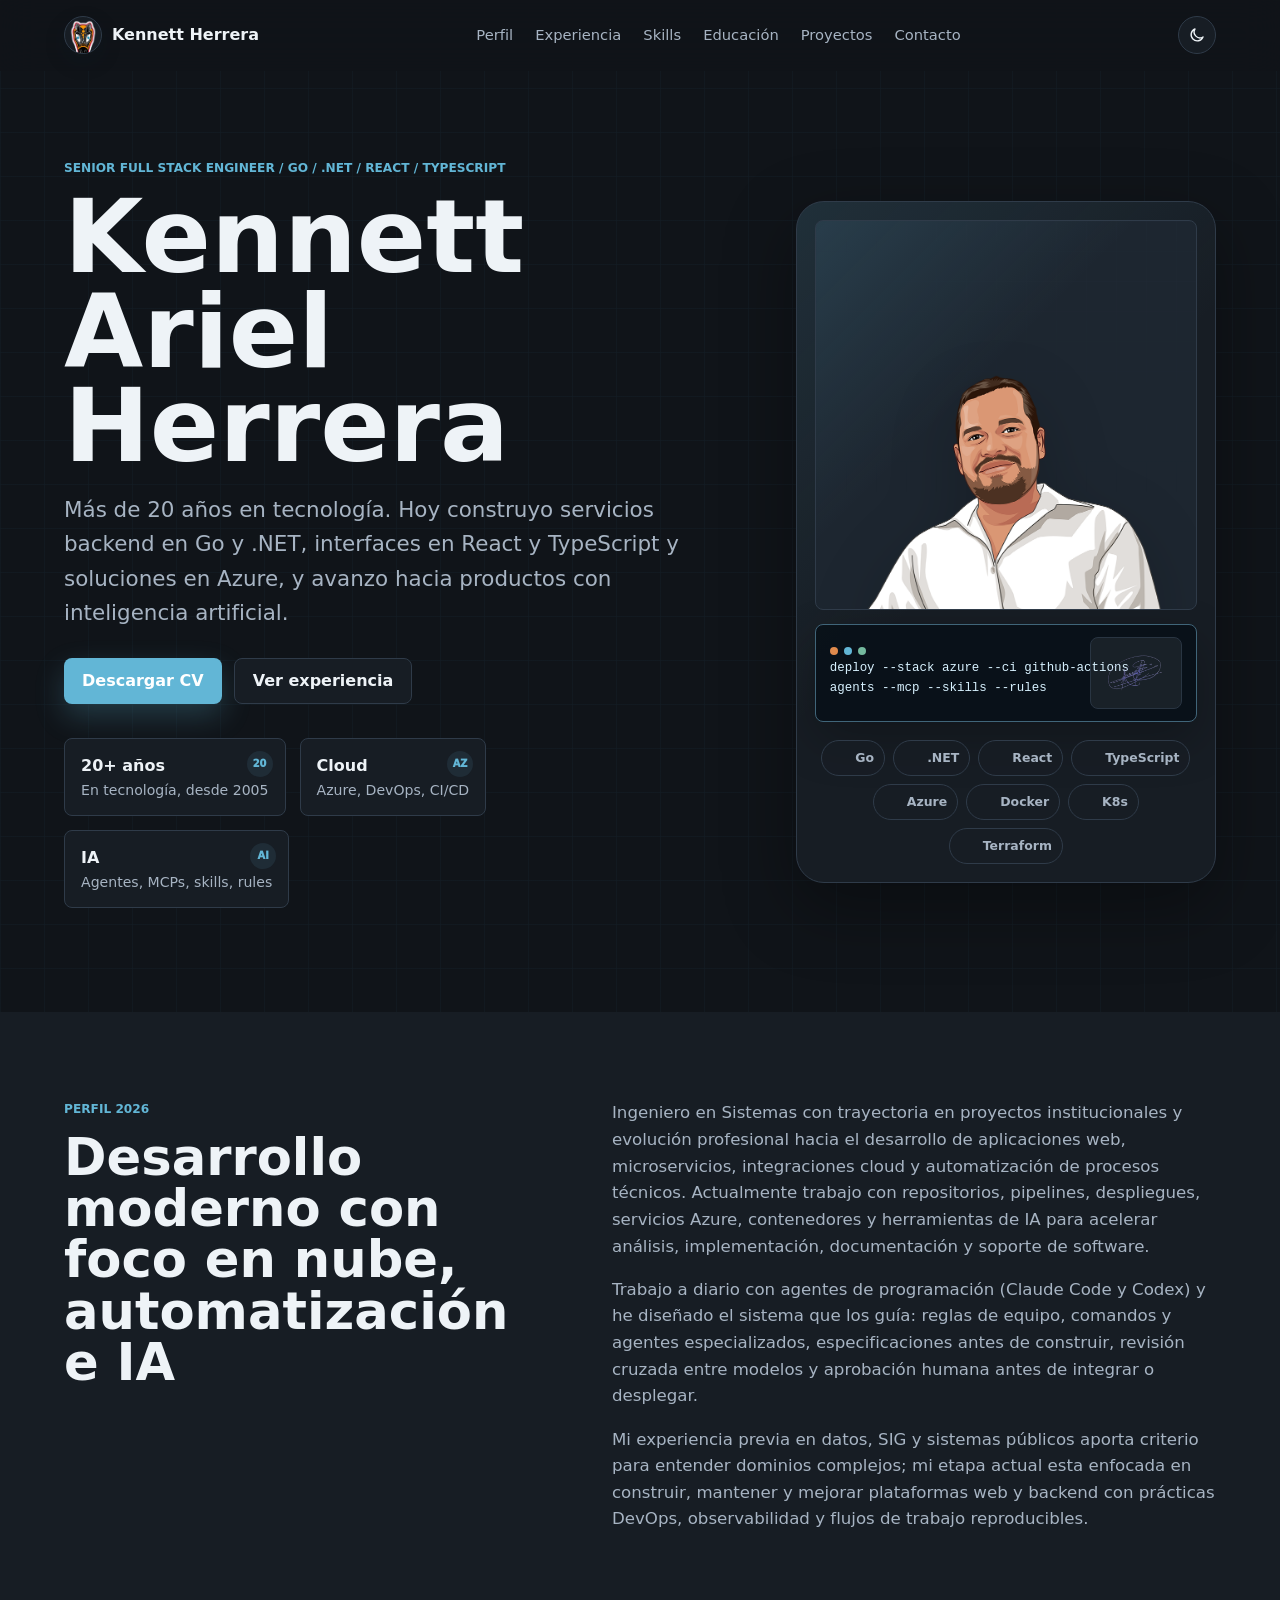
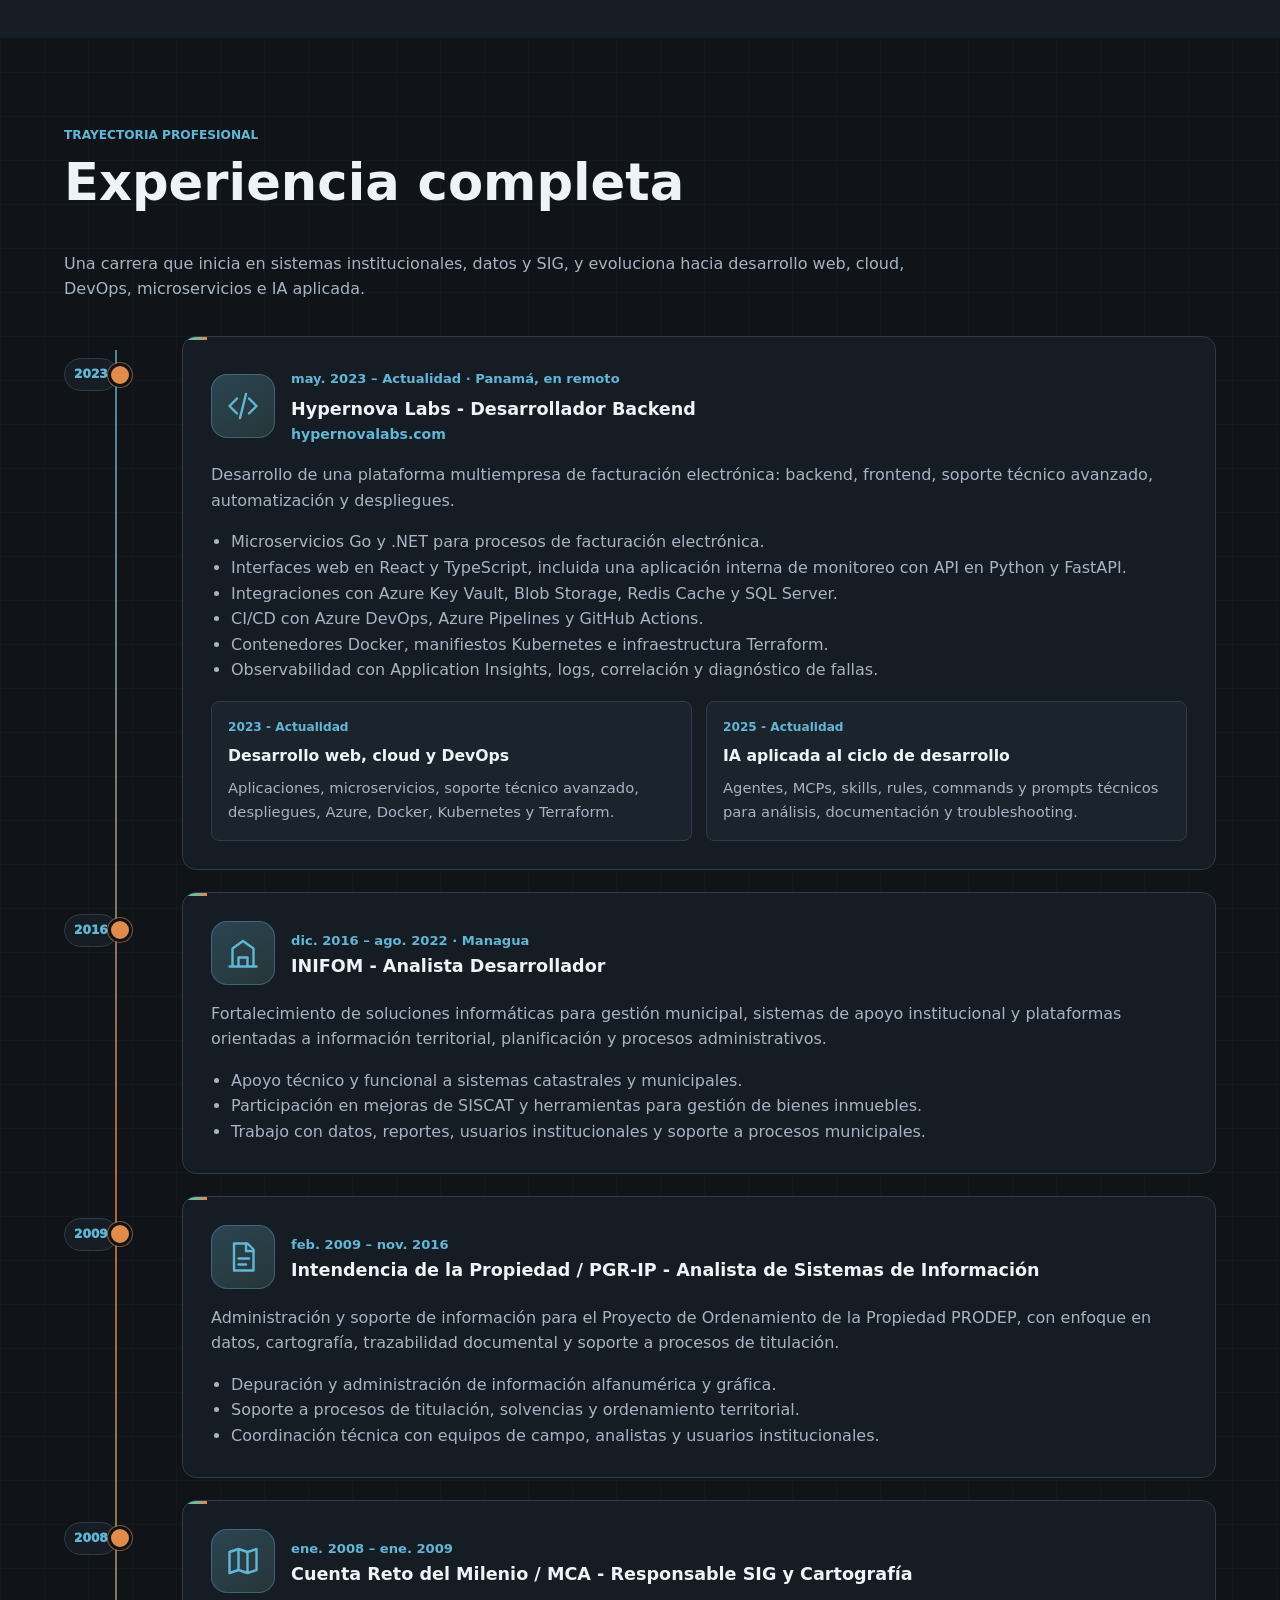
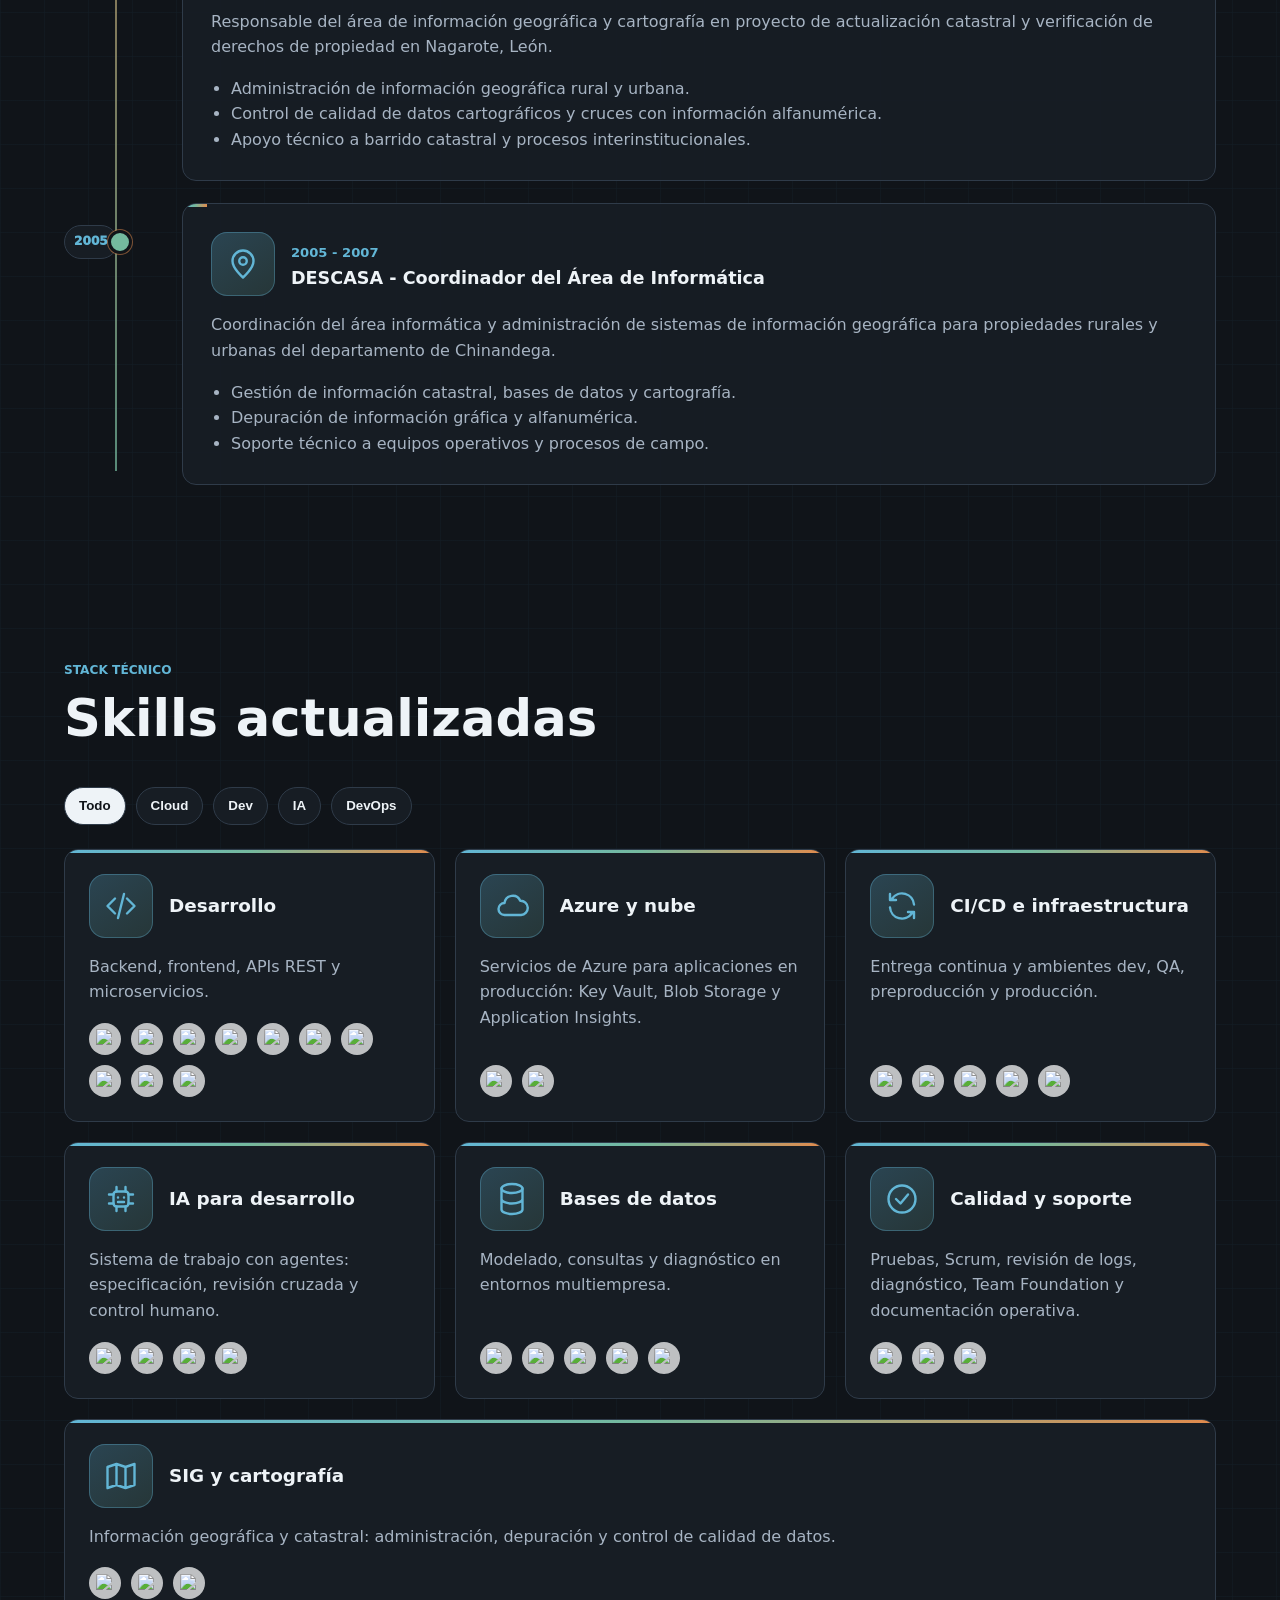
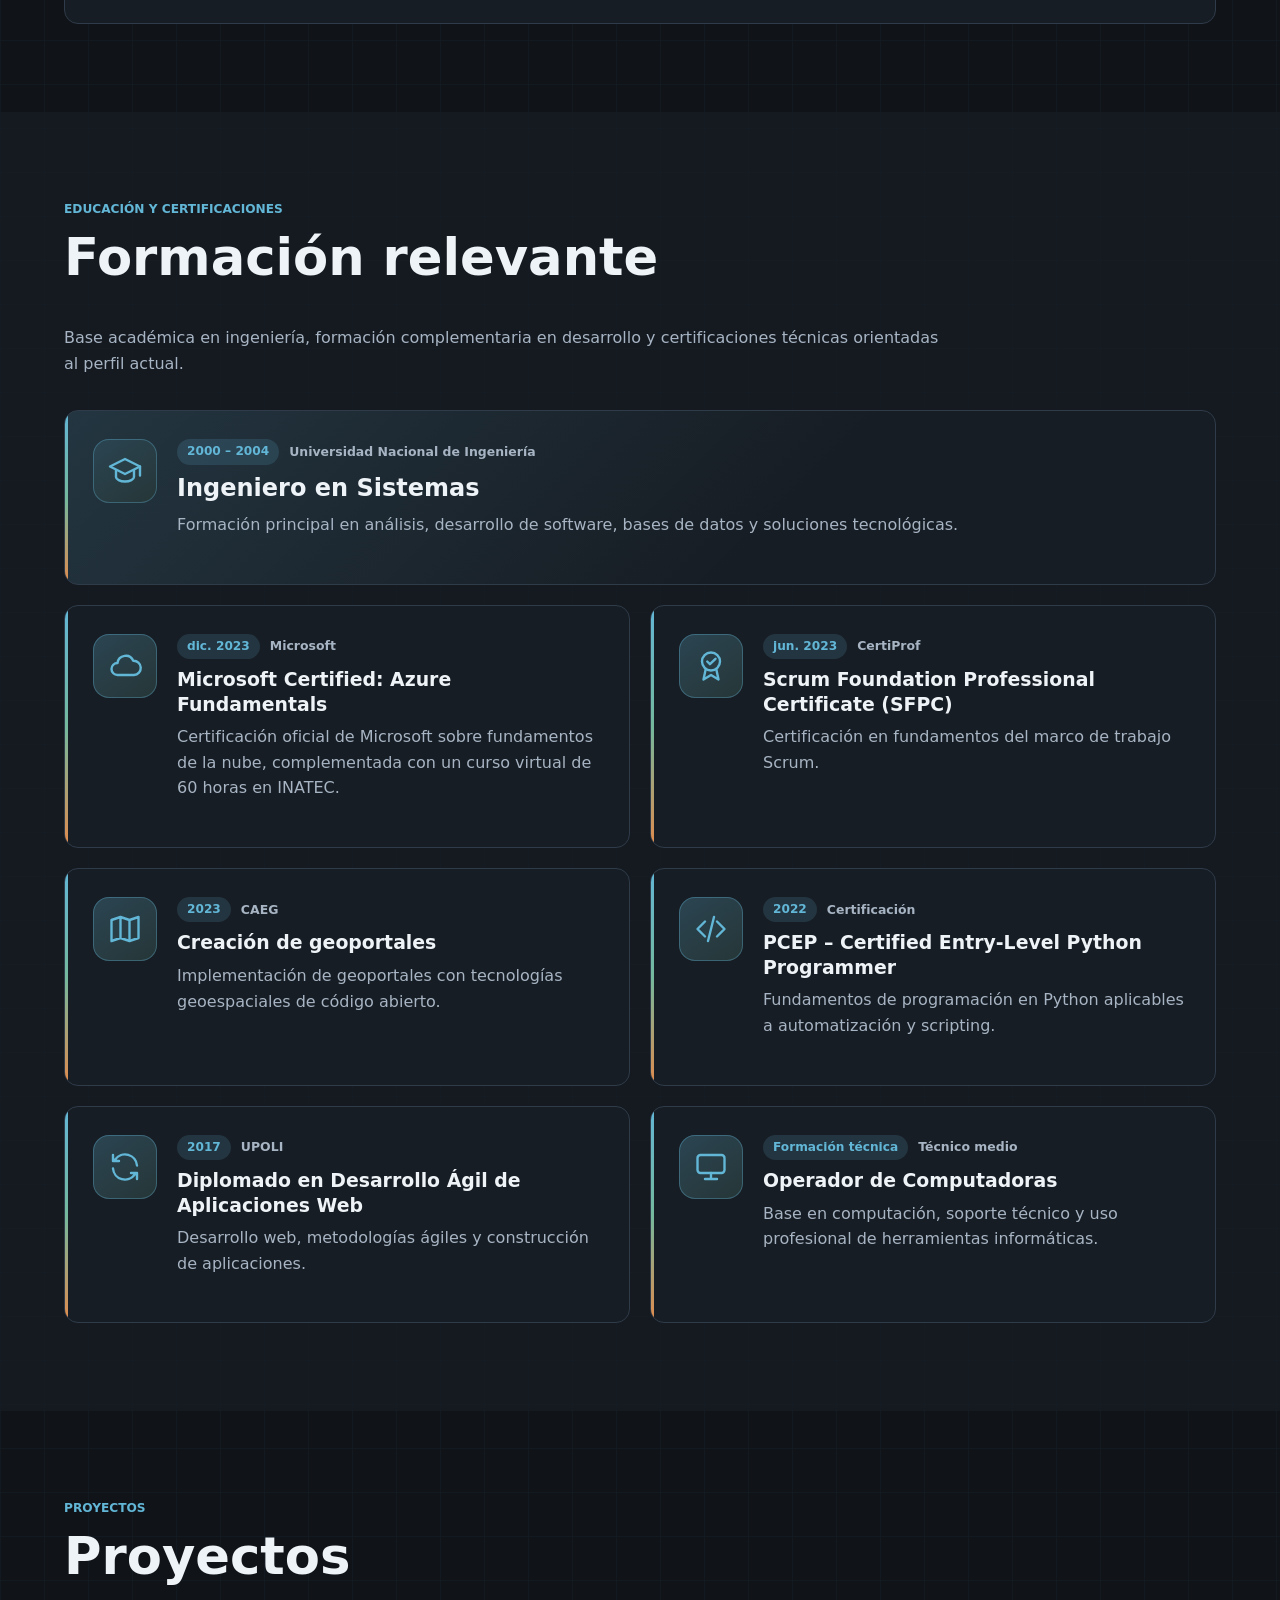
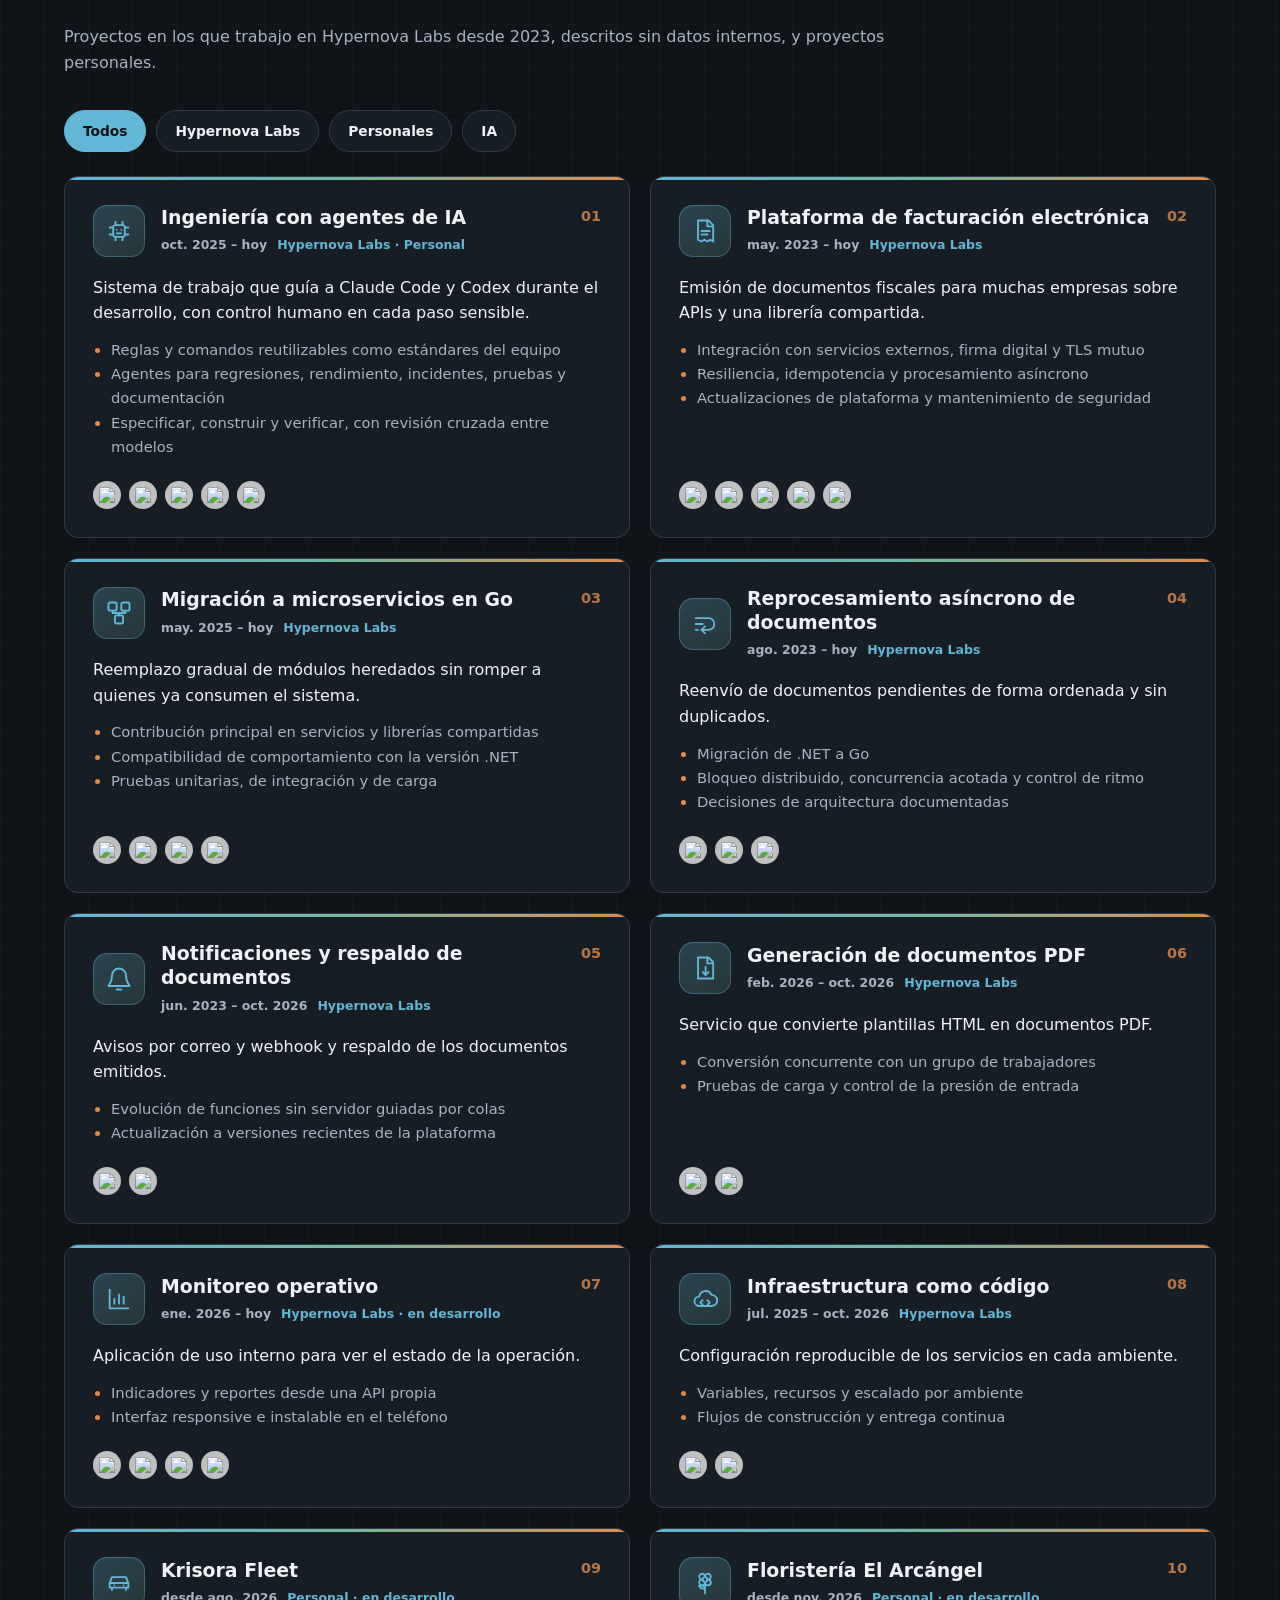
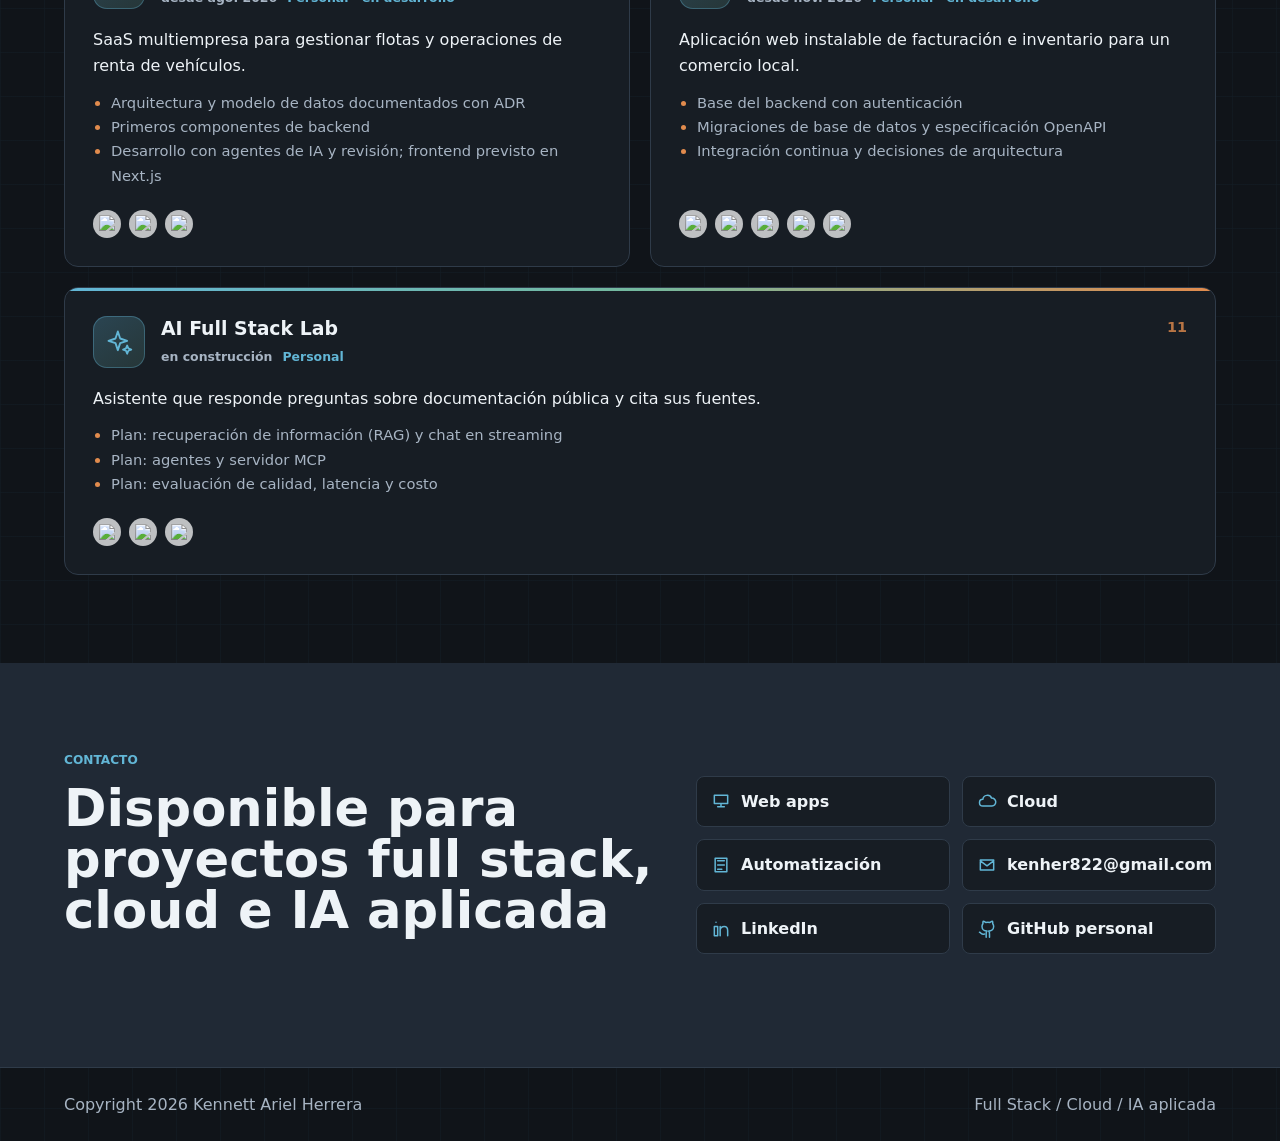
==== commit a16b9840: "feat: redesign experience and skills, lighter icons and Spanish accents" ====
--- a/index.html
+++ b/index.html
@@ -17,7 +17,7 @@
         <span class="brand-mark"><img src="assets/guiguense.png" alt="" /></span>
         <span>Kennett Herrera</span>
       </a>
-      <nav class="nav" aria-label="Navegacion principal">
+      <nav class="nav" aria-label="Navegación principal">
         <a href="#perfil">Perfil</a>
         <a href="#experiencia">Experiencia</a>
         <a href="#skills">Skills</a>
@@ -66,12 +66,12 @@
             </div>
           </dl>
         </div>
-        <aside class="hero-portrait" aria-label="Presentacion visual">
+        <aside class="hero-portrait" aria-label="Presentación visual">
           <div class="portrait-stage">
             <div class="portrait-grid" aria-hidden="true"></div>
-            <img src="assets/perfil-kherrera-hnl.png" alt="Ilustracion profesional de Kennett Herrera" />
+            <img src="assets/perfil-kherrera-hnl.png" alt="Ilustración profesional de Kennett Herrera" />
           </div>
-          <div class="hero-console" aria-label="Resumen tecnico">
+          <div class="hero-console" aria-label="Resumen técnico">
             <div class="console-content">
               <div>
                 <div class="console-bar">
@@ -87,7 +87,7 @@
               </div>
             </div>
           </div>
-          <div class="hero-tags" aria-label="Tecnologias destacadas">
+          <div class="hero-tags" aria-label="Tecnologías destacadas">
             <span><img src="https://cdn.jsdelivr.net/gh/devicons/devicon/icons/go/go-original.svg" alt="" />Go</span>
             <span><img src="https://cdn.jsdelivr.net/gh/devicons/devicon/icons/dot-net/dot-net-original.svg" alt="" />.NET</span>
           <span><img src="https://cdn.jsdelivr.net/gh/devicons/devicon/icons/react/react-original.svg" alt="" />React</span>
@@ -103,23 +103,23 @@
       <section id="perfil" class="section split">
         <div>
           <p class="section-kicker">Perfil 2026</p>
-          <h2>Desarrollo moderno con foco en nube, automatizacion e IA</h2>
+          <h2>Desarrollo moderno con foco en nube, automatización e IA</h2>
         </div>
         <div class="prose">
           <p>
-            Ingeniero en Sistemas con trayectoria en proyectos institucionales y evolucion profesional
-            hacia el desarrollo de aplicaciones web, microservicios, integraciones cloud y automatizacion
-            de procesos tecnicos. Actualmente trabajo con repositorios, pipelines, despliegues, servicios
-            Azure, contenedores y herramientas de IA para acelerar analisis, implementacion, documentacion
+            Ingeniero en Sistemas con trayectoria en proyectos institucionales y evolución profesional
+            hacia el desarrollo de aplicaciones web, microservicios, integraciones cloud y automatización
+            de procesos técnicos. Actualmente trabajo con repositorios, pipelines, despliegues, servicios
+            Azure, contenedores y herramientas de IA para acelerar análisis, implementación, documentación
             y soporte de software.
           </p>
           <p>
             Trabajo a diario con agentes de programación (Claude Code y Codex) y he diseñado el sistema que los guía: reglas de equipo, comandos y agentes especializados, especificaciones antes de construir, revisión cruzada entre modelos y aprobación humana antes de integrar o desplegar.
           </p>
           <p>
-            Mi experiencia previa en datos, SIG y sistemas publicos aporta criterio para entender dominios
+            Mi experiencia previa en datos, SIG y sistemas públicos aporta criterio para entender dominios
             complejos; mi etapa actual esta enfocada en construir, mantener y mejorar plataformas web y
-            backend con practicas DevOps, observabilidad y flujos de trabajo reproducibles.
+            backend con prácticas DevOps, observabilidad y flujos de trabajo reproducibles.
           </p>
         </div>
       </section>
@@ -139,34 +139,39 @@
               <span>2023</span>
             </div>
             <div class="timeline-card">
-              <span class="timeline-date">may. 2023 – Actualidad · Panamá, en remoto</span>
-              <div class="company-heading">
+              <header class="exp-head">
+                <span class="exp-icon"><svg viewBox="0 0 24 24" aria-hidden="true"><path d="m8 7-5 5 5 5m8-10 5 5-5 5M14 4l-4 16"/></svg></span>
+                <div>
+                  <span class="timeline-date">may. 2023 – Actualidad · Panamá, en remoto</span>
+                  <div class="company-heading">
                 <div>
                   <h3>Hypernova Labs - Desarrollador Backend</h3>
                   <a class="company-link" href="https://www.hypernovalabs.com/" target="_blank" rel="noreferrer">hypernovalabs.com</a>
                 </div>
               </div>
+                </div>
+              </header>
               <p>
                 Desarrollo de una plataforma multiempresa de facturación electrónica: backend, frontend, soporte técnico avanzado, automatización y despliegues.
               </p>
               <ul>
-                <li>Microservicios Go y .NET para procesos de facturacion electronica.</li>
+                <li>Microservicios Go y .NET para procesos de facturación electrónica.</li>
               <li>Interfaces web en React y TypeScript, incluida una aplicación interna de monitoreo con API en Python y FastAPI.</li>
                 <li>Integraciones con Azure Key Vault, Blob Storage, Redis Cache y SQL Server.</li>
                 <li>CI/CD con Azure DevOps, Azure Pipelines y GitHub Actions.</li>
                 <li>Contenedores Docker, manifiestos Kubernetes e infraestructura Terraform.</li>
-                <li>Observabilidad con Application Insights, logs, correlacion y diagnostico de fallas.</li>
+                <li>Observabilidad con Application Insights, logs, correlación y diagnóstico de fallas.</li>
               </ul>
               <div class="experience-focus-grid">
                 <article class="experience-focus-card">
                   <span>2023 - Actualidad</span>
                   <h4>Desarrollo web, cloud y DevOps</h4>
-                  <p>Aplicaciones, microservicios, soporte tecnico avanzado, despliegues, Azure, Docker, Kubernetes y Terraform.</p>
+                  <p>Aplicaciones, microservicios, soporte técnico avanzado, despliegues, Azure, Docker, Kubernetes y Terraform.</p>
                 </article>
                 <article class="experience-focus-card">
                   <span>2025 - Actualidad</span>
                   <h4>IA aplicada al ciclo de desarrollo</h4>
-                  <p>Agentes, MCPs, skills, rules, commands y prompts tecnicos para analisis, documentacion y troubleshooting.</p>
+                  <p>Agentes, MCPs, skills, rules, commands y prompts técnicos para análisis, documentación y troubleshooting.</p>
                 </article>
               </div>
             </div>
@@ -176,19 +181,23 @@
               <span>2016</span>
             </div>
             <div class="timeline-card">
-              <span class="timeline-date">dic. 2016 – ago. 2022 · Managua</span>
-              <h3>INIFOM - Analista Desarrollador</h3>
+              <header class="exp-head">
+                <span class="exp-icon"><svg viewBox="0 0 24 24" aria-hidden="true"><path d="M3 21h18M5 21V9l7-5 7 5v12M9 21v-6h6v6"/></svg></span>
+                <div>
+                  <span class="timeline-date">dic. 2016 – ago. 2022 · Managua</span>
+                  <h3>INIFOM - Analista Desarrollador</h3>
+                </div>
+              </header>
               <p>
-                Fortalecimiento de soluciones informaticas para gestion municipal, sistemas de apoyo
-                institucional y plataformas orientadas a informacion territorial, planificacion y procesos
+                Fortalecimiento de soluciones informáticas para gestión municipal, sistemas de apoyo
+                institucional y plataformas orientadas a información territorial, planificación y procesos
                 administrativos.
               </p>
               <ul>
-                <li>Apoyo tecnico y funcional a sistemas catastrales y municipales.</li>
-                <li>Participacion en mejoras de SISCAT y herramientas para gestion de bienes inmuebles.</li>
+                <li>Apoyo técnico y funcional a sistemas catastrales y municipales.</li>
+                <li>Participación en mejoras de SISCAT y herramientas para gestión de bienes inmuebles.</li>
                 <li>Trabajo con datos, reportes, usuarios institucionales y soporte a procesos municipales.</li>
               </ul>
-              <ul class="timeline-tech" aria-label="Tecnologías"><li>C#</li><li>ASP.NET MVC</li><li>ASP.NET Web API</li><li>.NET Core</li><li>WinForms</li><li>JavaScript</li><li>MySQL</li><li>Power BI</li><li>Quantum GIS</li><li>ArcGIS</li><li>Git</li></ul>
             </div>
           </article>
           <article class="timeline-item reveal">
@@ -196,19 +205,23 @@
               <span>2009</span>
             </div>
             <div class="timeline-card">
-              <span class="timeline-date">feb. 2009 – nov. 2016</span>
-              <h3>Intendencia de la Propiedad / PGR-IP - Analista de Sistemas de Informacion</h3>
+              <header class="exp-head">
+                <span class="exp-icon"><svg viewBox="0 0 24 24" aria-hidden="true"><path d="M6 3h9l4 4v14H6V3Z"/><path d="M14 3v5h5M9 13h7M9 17h5"/></svg></span>
+                <div>
+                  <span class="timeline-date">feb. 2009 – nov. 2016</span>
+                  <h3>Intendencia de la Propiedad / PGR-IP - Analista de Sistemas de Información</h3>
+                </div>
+              </header>
               <p>
-                Administracion y soporte de informacion para el Proyecto de Ordenamiento de la Propiedad
-                PRODEP, con enfoque en datos, cartografia, trazabilidad documental y soporte a procesos
-                de titulacion.
+                Administración y soporte de información para el Proyecto de Ordenamiento de la Propiedad
+                PRODEP, con enfoque en datos, cartografía, trazabilidad documental y soporte a procesos
+                de titulación.
               </p>
               <ul>
-                <li>Depuracion y administracion de informacion alfanumerica y grafica.</li>
-                <li>Soporte a procesos de titulacion, solvencias y ordenamiento territorial.</li>
-                <li>Coordinacion tecnica con equipos de campo, analistas y usuarios institucionales.</li>
+                <li>Depuración y administración de información alfanumérica y gráfica.</li>
+                <li>Soporte a procesos de titulación, solvencias y ordenamiento territorial.</li>
+                <li>Coordinación técnica con equipos de campo, analistas y usuarios institucionales.</li>
               </ul>
-              <ul class="timeline-tech" aria-label="Tecnologías"><li>WinForms</li><li>Desarrollo de aplicaciones</li></ul>
             </div>
           </article>
           <article class="timeline-item reveal">
@@ -216,16 +229,21 @@
               <span>2008</span>
             </div>
             <div class="timeline-card">
-              <span class="timeline-date">ene. 2008 – ene. 2009</span>
-              <h3>Cuenta Reto del Milenio / MCA - Responsable SIG y Cartografia</h3>
+              <header class="exp-head">
+                <span class="exp-icon"><svg viewBox="0 0 24 24" aria-hidden="true"><path d="m3 6 6-2 6 2 6-2v14l-6 2-6-2-6 2V6ZM9 4v14m6-12v14"/></svg></span>
+                <div>
+                  <span class="timeline-date">ene. 2008 – ene. 2009</span>
+                  <h3>Cuenta Reto del Milenio / MCA - Responsable SIG y Cartografía</h3>
+                </div>
+              </header>
               <p>
-                Responsable del area de informacion geografica y cartografia en proyecto de actualizacion
-                catastral y verificacion de derechos de propiedad en Nagarote, Leon.
+                Responsable del área de información geográfica y cartografía en proyecto de actualización
+                catastral y verificación de derechos de propiedad en Nagarote, León.
               </p>
               <ul>
-                <li>Administracion de informacion geografica rural y urbana.</li>
-                <li>Control de calidad de datos cartograficos y cruces con informacion alfanumerica.</li>
-                <li>Apoyo tecnico a barrido catastral y procesos interinstitucionales.</li>
+                <li>Administración de información geográfica rural y urbana.</li>
+                <li>Control de calidad de datos cartográficos y cruces con información alfanumérica.</li>
+                <li>Apoyo técnico a barrido catastral y procesos interinstitucionales.</li>
               </ul>
             </div>
           </article>
@@ -234,16 +252,21 @@
               <span>2005</span>
             </div>
             <div class="timeline-card">
-              <span class="timeline-date">2005 - 2007</span>
-              <h3>DESCASA - Coordinador del Area de Informatica</h3>
+              <header class="exp-head">
+                <span class="exp-icon"><svg viewBox="0 0 24 24" aria-hidden="true"><path d="M12 21s7-6 7-11a7 7 0 0 0-14 0c0 5 7 11 7 11Z"/><circle cx="12" cy="10" r="2.5"/></svg></span>
+                <div>
+                  <span class="timeline-date">2005 - 2007</span>
+                  <h3>DESCASA - Coordinador del Área de Informática</h3>
+                </div>
+              </header>
               <p>
-                Coordinacion del area informatica y administracion de sistemas de informacion geografica
+                Coordinación del área informática y administración de sistemas de información geográfica
                 para propiedades rurales y urbanas del departamento de Chinandega.
               </p>
               <ul>
-                <li>Gestion de informacion catastral, bases de datos y cartografia.</li>
-                <li>Depuracion de informacion grafica y alfanumerica.</li>
-                <li>Soporte tecnico a equipos operativos y procesos de campo.</li>
+                <li>Gestión de información catastral, bases de datos y cartografía.</li>
+                <li>Depuración de información gráfica y alfanumérica.</li>
+                <li>Soporte técnico a equipos operativos y procesos de campo.</li>
               </ul>
             </div>
           </article>
@@ -252,7 +275,7 @@
 
       <section id="skills" class="section">
         <div class="section-heading">
-          <p class="section-kicker">Stack tecnico</p>
+          <p class="section-kicker">Stack técnico</p>
           <h2>Skills actualizadas</h2>
         </div>
         <div class="skill-filters" role="group" aria-label="Filtrar skills">
@@ -263,86 +286,61 @@
           <button class="filter" type="button" data-filter="ops">DevOps</button>
         </div>
         <div class="skills-grid">
-          <article class="skill-card reveal" data-category="dev">
-            <span class="skill-icon" aria-hidden="true">DEV</span>
-            <h3>Desarrollo</h3>
-            <div class="tech-icons" aria-label="Tecnologias de desarrollo">
-              <img src="https://cdn.jsdelivr.net/gh/devicons/devicon/icons/html5/html5-original.svg" alt="HTML5" />
-              <img src="https://cdn.jsdelivr.net/gh/devicons/devicon/icons/css3/css3-original.svg" alt="CSS3" />
-              <img src="https://cdn.jsdelivr.net/gh/devicons/devicon/icons/javascript/javascript-original.svg" alt="JavaScript" />
-              <img src="https://cdn.jsdelivr.net/gh/devicons/devicon/icons/go/go-original.svg" alt="Go" />
-              <img src="https://cdn.jsdelivr.net/gh/devicons/devicon/icons/csharp/csharp-original.svg" alt="C Sharp" />
-              <img src="https://cdn.jsdelivr.net/gh/devicons/devicon/icons/dot-net/dot-net-original.svg" alt=".NET" />
-            <img src="https://cdn.jsdelivr.net/gh/devicons/devicon/icons/react/react-original.svg" alt="React" />
-            <img src="https://cdn.jsdelivr.net/gh/devicons/devicon/icons/typescript/typescript-original.svg" alt="TypeScript" />
-            <img src="https://cdn.jsdelivr.net/gh/devicons/devicon/icons/python/python-original.svg" alt="Python" />
-            </div>
-            <p>Go, C#, .NET, ASP.NET MVC y Web API, WinForms, React, TypeScript, JavaScript, HTML, CSS, Python, FastAPI, APIs REST, microservicios.</p>
-          </article>
-          <article class="skill-card reveal" data-category="cloud">
-            <span class="skill-icon" aria-hidden="true">AZ</span>
-            <h3>Azure</h3>
-            <div class="tech-icons" aria-label="Tecnologias cloud">
-              <img src="https://cdn.jsdelivr.net/gh/devicons/devicon/icons/azure/azure-original.svg" alt="Azure" />
-              <img src="https://cdn.jsdelivr.net/gh/devicons/devicon/icons/redis/redis-original.svg" alt="Redis" />
-              <img src="https://cdn.jsdelivr.net/gh/devicons/devicon/icons/microsoftsqlserver/microsoftsqlserver-plain.svg" alt="SQL Server" />
-            </div>
-            <p>Azure DevOps, Key Vault, Blob Storage, Redis Cache, SQL Server, Application Insights.</p>
-          </article>
-          <article class="skill-card reveal" data-category="ops">
-            <span class="skill-icon" aria-hidden="true">CI</span>
-            <h3>CI/CD e infraestructura</h3>
-            <div class="tech-icons" aria-label="Tecnologias DevOps">
-              <img src="https://cdn.jsdelivr.net/gh/devicons/devicon/icons/github/github-original.svg" alt="GitHub" />
-              <img src="https://cdn.jsdelivr.net/gh/devicons/devicon/icons/azuredevops/azuredevops-original.svg" alt="Azure DevOps" />
-              <img src="https://cdn.jsdelivr.net/gh/devicons/devicon/icons/docker/docker-original.svg" alt="Docker" />
-              <img src="https://cdn.jsdelivr.net/gh/devicons/devicon/icons/kubernetes/kubernetes-plain.svg" alt="Kubernetes" />
-              <img src="https://cdn.jsdelivr.net/gh/devicons/devicon/icons/terraform/terraform-original.svg" alt="Terraform" />
-            </div>
-            <p>Azure Pipelines, GitHub Actions, Docker, Kubernetes, Terraform, ambientes dev/qa/preprod/prod.</p>
-          </article>
-          <article class="skill-card reveal" data-category="ai">
-            <span class="skill-icon" aria-hidden="true">AI</span>
-            <h3>IA para desarrollo</h3>
-            <div class="tech-icons tech-labels" aria-label="Flujos de IA aplicada">
-              <span>MCP</span>
-              <span>Agents</span>
-              <span>Skills</span>
-              <span>Rules</span>
-            </div>
-            <p>Agentes, MCPs, skills, rules, commands, prompts tecnicos, documentacion y analisis asistido.</p>
-          </article>
-          <article class="skill-card reveal" data-category="dev">
-            <span class="skill-icon" aria-hidden="true">DB</span>
-            <h3>Bases de datos</h3>
-            <div class="tech-icons" aria-label="Bases de datos">
-              <img src="https://cdn.jsdelivr.net/gh/devicons/devicon/icons/microsoftsqlserver/microsoftsqlserver-plain.svg" alt="SQL Server" />
-              <img src="https://cdn.jsdelivr.net/gh/devicons/devicon/icons/postgresql/postgresql-original.svg" alt="PostgreSQL" />
-              <img src="https://cdn.jsdelivr.net/gh/devicons/devicon/icons/mysql/mysql-original.svg" alt="MySQL" />
-              <img src="https://cdn.jsdelivr.net/gh/devicons/devicon/icons/redis/redis-original.svg" alt="Redis" />
-            </div>
-            <p>SQL Server, PostgreSQL, MySQL, Redis, Power BI, modelos multiempresa y diagnóstico de conectividad.</p>
-          </article>
-          <article class="skill-card reveal" data-category="ops">
-            <span class="skill-icon" aria-hidden="true">QA</span>
-            <h3>Calidad y soporte</h3>
-            <div class="tech-icons" aria-label="Herramientas de calidad y soporte">
-              <img src="https://cdn.jsdelivr.net/gh/devicons/devicon/icons/git/git-original.svg" alt="Git" />
-              <img src="https://cdn.jsdelivr.net/gh/devicons/devicon/icons/github/github-original.svg" alt="GitHub" />
-              <img src="https://cdn.jsdelivr.net/gh/devicons/devicon/icons/vscode/vscode-original.svg" alt="Visual Studio Code" />
-            </div>
-            <p>Scrum, pruebas, revisión de logs, diagnóstico, Git y Team Foundation, documentación operativa.</p>
-          </article>
-          <article class="skill-card skill-wide reveal" data-category="dev">
-            <span class="skill-icon" aria-hidden="true">GIS</span>
-            <h3>SIG y cartografía</h3>
-            <div class="tech-icons tech-labels" aria-label="Herramientas geoespaciales">
-              <span>QGIS</span>
-              <span>ArcGIS</span>
-              <span>PostGIS</span>
-              <span>Cartografía</span>
-            </div>
-            <p>Sistemas de información geográfica y catastral: administración, depuración y control de calidad de datos cartográficos.</p>
+          <article class="skill-card reveal" data-category="dev" style="--delay: 0ms">
+            <header class="skill-head">
+              <span class="exp-icon"><svg viewBox="0 0 24 24" aria-hidden="true"><path d="m8 7-5 5 5 5m8-10 5 5-5 5M14 4l-4 16"/></svg></span>
+              <h3>Desarrollo</h3>
+            </header>
+            <p>Backend, frontend, APIs REST y microservicios.</p>
+            <ul class="project-chips icon-only" aria-label="Tecnologías"><li title="Go"><span class="chip-icon"><img src="https://cdn.jsdelivr.net/gh/devicons/devicon@v2.16.0/icons/go/go-original.svg" alt="Go" width="18" height="18" /></span></li><li title="C#"><span class="chip-icon"><img src="https://cdn.jsdelivr.net/gh/devicons/devicon@v2.16.0/icons/csharp/csharp-original.svg" alt="C#" width="18" height="18" /></span></li><li title=".NET"><span class="chip-icon"><img src="https://cdn.jsdelivr.net/gh/devicons/devicon@v2.16.0/icons/dot-net/dot-net-original.svg" alt=".NET" width="18" height="18" /></span></li><li title="React"><span class="chip-icon"><img src="https://cdn.jsdelivr.net/gh/devicons/devicon@v2.16.0/icons/react/react-original.svg" alt="React" width="18" height="18" /></span></li><li title="TypeScript"><span class="chip-icon"><img src="https://cdn.jsdelivr.net/gh/devicons/devicon@v2.16.0/icons/typescript/typescript-original.svg" alt="TypeScript" width="18" height="18" /></span></li><li title="JavaScript"><span class="chip-icon"><img src="https://cdn.jsdelivr.net/gh/devicons/devicon@v2.16.0/icons/javascript/javascript-original.svg" alt="JavaScript" width="18" height="18" /></span></li><li title="Python"><span class="chip-icon"><img src="https://cdn.jsdelivr.net/gh/devicons/devicon@v2.16.0/icons/python/python-original.svg" alt="Python" width="18" height="18" /></span></li><li title="FastAPI"><span class="chip-icon"><img src="https://cdn.jsdelivr.net/gh/devicons/devicon@v2.16.0/icons/fastapi/fastapi-original.svg" alt="FastAPI" width="18" height="18" /></span></li><li title="HTML"><span class="chip-icon"><img src="https://cdn.jsdelivr.net/gh/devicons/devicon@v2.16.0/icons/html5/html5-original.svg" alt="HTML" width="18" height="18" /></span></li><li title="CSS"><span class="chip-icon"><img src="https://cdn.jsdelivr.net/gh/devicons/devicon@v2.16.0/icons/css3/css3-original.svg" alt="CSS" width="18" height="18" /></span></li></ul>
+          </article>
+          <article class="skill-card reveal" data-category="cloud" style="--delay: 110ms">
+            <header class="skill-head">
+              <span class="exp-icon"><svg viewBox="0 0 24 24" aria-hidden="true"><path d="M7 18a4 4 0 0 1 0-8 5.5 5.5 0 0 1 10.5-1.5A4.7 4.7 0 0 1 18 18H7Z"/></svg></span>
+              <h3>Azure y nube</h3>
+            </header>
+            <p>Servicios de Azure para aplicaciones en producción: Key Vault, Blob Storage y Application Insights.</p>
+            <ul class="project-chips icon-only" aria-label="Tecnologías"><li title="Azure"><span class="chip-icon"><img src="https://cdn.jsdelivr.net/gh/devicons/devicon@v2.16.0/icons/azure/azure-original.svg" alt="Azure" width="18" height="18" /></span></li><li title="Azure DevOps"><span class="chip-icon"><img src="https://cdn.jsdelivr.net/gh/devicons/devicon@v2.16.0/icons/azuredevops/azuredevops-original.svg" alt="Azure DevOps" width="18" height="18" /></span></li></ul>
+          </article>
+          <article class="skill-card reveal" data-category="ops" style="--delay: 220ms">
+            <header class="skill-head">
+              <span class="exp-icon"><svg viewBox="0 0 24 24" aria-hidden="true"><path d="M20 11a8 8 0 0 0-14.5-4M4 4v4h4M4 13a8 8 0 0 0 14.5 4M20 20v-4h-4"/></svg></span>
+              <h3>CI/CD e infraestructura</h3>
+            </header>
+            <p>Entrega continua y ambientes dev, QA, preproducción y producción.</p>
+            <ul class="project-chips icon-only" aria-label="Tecnologías"><li title="Azure Pipelines"><span class="chip-icon"><img src="https://cdn.jsdelivr.net/npm/simple-icons@11/icons/azurepipelines.svg" alt="Azure Pipelines" width="18" height="18" /></span></li><li title="GitHub Actions"><span class="chip-icon"><img src="https://cdn.jsdelivr.net/gh/devicons/devicon@v2.16.0/icons/githubactions/githubactions-original.svg" alt="GitHub Actions" width="18" height="18" /></span></li><li title="Docker"><span class="chip-icon"><img src="https://cdn.jsdelivr.net/gh/devicons/devicon@v2.16.0/icons/docker/docker-original.svg" alt="Docker" width="18" height="18" /></span></li><li title="Kubernetes"><span class="chip-icon"><img src="https://cdn.jsdelivr.net/gh/devicons/devicon@v2.16.0/icons/kubernetes/kubernetes-plain.svg" alt="Kubernetes" width="18" height="18" /></span></li><li title="Terraform"><span class="chip-icon"><img src="https://cdn.jsdelivr.net/gh/devicons/devicon@v2.16.0/icons/terraform/terraform-original.svg" alt="Terraform" width="18" height="18" /></span></li></ul>
+          </article>
+          <article class="skill-card reveal" data-category="ai" style="--delay: 0ms">
+            <header class="skill-head">
+              <span class="exp-icon"><svg viewBox="0 0 24 24" aria-hidden="true"><rect x="7" y="7" width="10" height="10" rx="2"/><path d="M10 11h.01M14 11h.01M10 14h4M9 7V4m6 3V4M9 20v-3m6 3v-3M4 9h3M4 15h3m10-6h3m-3 6h3"/></svg></span>
+              <h3>IA para desarrollo</h3>
+            </header>
+            <p>Sistema de trabajo con agentes: especificación, revisión cruzada y control humano.</p>
+            <ul class="project-chips icon-only" aria-label="Tecnologías"><li title="Claude Code"><span class="chip-icon"><img src="https://cdn.jsdelivr.net/npm/@lobehub/icons-static-svg@1.40.0/icons/claude-color.svg" alt="Claude Code" width="18" height="18" /></span></li><li title="OpenAI Codex"><span class="chip-icon"><img src="https://cdn.jsdelivr.net/npm/@lobehub/icons-static-svg@1.40.0/icons/openai.svg" alt="OpenAI Codex" width="18" height="18" /></span></li><li title="MCP"><span class="chip-icon"><img src="https://cdn.jsdelivr.net/npm/@lobehub/icons-static-svg@1.40.0/icons/mcp.svg" alt="MCP" width="18" height="18" /></span></li><li title="PowerShell"><span class="chip-icon"><img src="https://cdn.jsdelivr.net/gh/devicons/devicon@v2.16.0/icons/powershell/powershell-original.svg" alt="PowerShell" width="18" height="18" /></span></li></ul>
+          </article>
+          <article class="skill-card reveal" data-category="dev" style="--delay: 110ms">
+            <header class="skill-head">
+              <span class="exp-icon"><svg viewBox="0 0 24 24" aria-hidden="true"><ellipse cx="12" cy="5" rx="7" ry="3"/><path d="M5 5v14c0 1.7 3.1 3 7 3s7-1.3 7-3V5M5 12c0 1.7 3.1 3 7 3s7-1.3 7-3"/></svg></span>
+              <h3>Bases de datos</h3>
+            </header>
+            <p>Modelado, consultas y diagnóstico en entornos multiempresa.</p>
+            <ul class="project-chips icon-only" aria-label="Tecnologías"><li title="SQL Server"><span class="chip-icon"><img src="https://cdn.jsdelivr.net/gh/devicons/devicon@v2.16.0/icons/microsoftsqlserver/microsoftsqlserver-plain.svg" alt="SQL Server" width="18" height="18" /></span></li><li title="PostgreSQL"><span class="chip-icon"><img src="https://cdn.jsdelivr.net/gh/devicons/devicon@v2.16.0/icons/postgresql/postgresql-original.svg" alt="PostgreSQL" width="18" height="18" /></span></li><li title="MySQL"><span class="chip-icon"><img src="https://cdn.jsdelivr.net/gh/devicons/devicon@v2.16.0/icons/mysql/mysql-original.svg" alt="MySQL" width="18" height="18" /></span></li><li title="Redis"><span class="chip-icon"><img src="https://cdn.jsdelivr.net/gh/devicons/devicon@v2.16.0/icons/redis/redis-original.svg" alt="Redis" width="18" height="18" /></span></li><li title="Power BI"><span class="chip-icon"><img src="https://cdn.jsdelivr.net/npm/simple-icons@11/icons/powerbi.svg" alt="Power BI" width="18" height="18" /></span></li></ul>
+          </article>
+          <article class="skill-card reveal" data-category="ops" style="--delay: 220ms">
+            <header class="skill-head">
+              <span class="exp-icon"><svg viewBox="0 0 24 24" aria-hidden="true"><circle cx="12" cy="12" r="9"/><path d="m8 12 3 3 5-6"/></svg></span>
+              <h3>Calidad y soporte</h3>
+            </header>
+            <p>Pruebas, Scrum, revisión de logs, diagnóstico, Team Foundation y documentación operativa.</p>
+            <ul class="project-chips icon-only" aria-label="Tecnologías"><li title="Git"><span class="chip-icon"><img src="https://cdn.jsdelivr.net/gh/devicons/devicon@v2.16.0/icons/git/git-original.svg" alt="Git" width="18" height="18" /></span></li><li title="GitHub"><span class="chip-icon"><img src="https://cdn.jsdelivr.net/gh/devicons/devicon@v2.16.0/icons/github/github-original.svg" alt="GitHub" width="18" height="18" /></span></li><li title="VS Code"><span class="chip-icon"><img src="https://cdn.jsdelivr.net/gh/devicons/devicon@v2.16.0/icons/vscode/vscode-original.svg" alt="VS Code" width="18" height="18" /></span></li></ul>
+          </article>
+          <article class="skill-card skill-wide reveal" data-category="dev" style="--delay: 0ms">
+            <header class="skill-head">
+              <span class="exp-icon"><svg viewBox="0 0 24 24" aria-hidden="true"><path d="m3 6 6-2 6 2 6-2v14l-6 2-6-2-6 2V6ZM9 4v14m6-12v14"/></svg></span>
+              <h3>SIG y cartografía</h3>
+            </header>
+            <p>Información geográfica y catastral: administración, depuración y control de calidad de datos.</p>
+            <ul class="project-chips icon-only" aria-label="Tecnologías"><li title="QGIS"><span class="chip-icon"><img src="https://cdn.jsdelivr.net/npm/simple-icons@15/icons/qgis.svg" alt="QGIS" width="18" height="18" /></span></li><li title="ArcGIS"><span class="chip-icon"><img src="https://cdn.jsdelivr.net/npm/simple-icons@15/icons/arcgis.svg" alt="ArcGIS" width="18" height="18" /></span></li><li title="PostGIS"><span class="chip-icon"><img src="https://cdn.jsdelivr.net/gh/devicons/devicon@v2.16.0/icons/postgresql/postgresql-original.svg" alt="PostGIS" width="18" height="18" /></span></li></ul>
           </article>
         </div>
       </section>
@@ -362,9 +360,6 @@
               <p class="education-meta"><span class="education-date">2000 – 2004</span><span>Universidad Nacional de Ingeniería</span></p>
               <h3>Ingeniero en Sistemas</h3>
               <p class="education-text">Formación principal en análisis, desarrollo de software, bases de datos y soluciones tecnológicas.</p>
-              <ul class="project-chips" aria-label="Temas">
-                <li><span class="chip-icon"><b aria-hidden="true">AN</b></span>Análisis</li><li><span class="chip-icon"><b aria-hidden="true">DS</b></span>Desarrollo de software</li><li><span class="chip-icon"><b aria-hidden="true">BD</b></span>Bases de datos</li>
-              </ul>
             </div>
           </article>
           <article class="education-card reveal" style="--delay: 0ms">
@@ -373,9 +368,6 @@
               <p class="education-meta"><span class="education-date">dic. 2023</span><span>Microsoft</span></p>
               <h3>Microsoft Certified: Azure Fundamentals</h3>
               <p class="education-text">Certificación oficial de Microsoft sobre fundamentos de la nube, complementada con un curso virtual de 60 horas en INATEC.</p>
-              <ul class="project-chips" aria-label="Temas">
-                <li><span class="chip-icon"><img src="https://cdn.jsdelivr.net/gh/devicons/devicon@v2.16.0/icons/azure/azure-original.svg" alt="" width="20" height="20" /></span>Azure</li>
-              </ul>
             </div>
           </article>
           <article class="education-card reveal" style="--delay: 120ms">
@@ -384,9 +376,6 @@
               <p class="education-meta"><span class="education-date">jun. 2023</span><span>CertiProf</span></p>
               <h3>Scrum Foundation Professional Certificate (SFPC)</h3>
               <p class="education-text">Certificación en fundamentos del marco de trabajo Scrum.</p>
-              <ul class="project-chips" aria-label="Temas">
-                <li><span class="chip-icon"><b aria-hidden="true">SC</b></span>Scrum</li>
-              </ul>
             </div>
           </article>
           <article class="education-card reveal" style="--delay: 0ms">
@@ -395,9 +384,6 @@
               <p class="education-meta"><span class="education-date">2023</span><span>CAEG</span></p>
               <h3>Creación de geoportales</h3>
               <p class="education-text">Implementación de geoportales con tecnologías geoespaciales de código abierto.</p>
-              <ul class="project-chips" aria-label="Temas">
-                <li><span class="chip-icon"><b aria-hidden="true">QG</b></span>QGIS</li><li><span class="chip-icon"><img src="https://cdn.jsdelivr.net/gh/devicons/devicon@v2.16.0/icons/postgresql/postgresql-original.svg" alt="" width="20" height="20" /></span>PostGIS</li><li><span class="chip-icon"><b aria-hidden="true">GS</b></span>GeoServer</li><li><span class="chip-icon"><b aria-hidden="true">LF</b></span>Leaflet</li>
-              </ul>
             </div>
           </article>
           <article class="education-card reveal" style="--delay: 0ms">
@@ -406,9 +392,6 @@
               <p class="education-meta"><span class="education-date">2022</span><span>Certificación</span></p>
               <h3>PCEP – Certified Entry-Level Python Programmer</h3>
               <p class="education-text">Fundamentos de programación en Python aplicables a automatización y scripting.</p>
-              <ul class="project-chips" aria-label="Temas">
-                <li><span class="chip-icon"><img src="https://cdn.jsdelivr.net/gh/devicons/devicon@v2.16.0/icons/python/python-original.svg" alt="" width="20" height="20" /></span>Python</li>
-              </ul>
             </div>
           </article>
           <article class="education-card reveal" style="--delay: 120ms">
@@ -417,9 +400,6 @@
               <p class="education-meta"><span class="education-date">2017</span><span>UPOLI</span></p>
               <h3>Diplomado en Desarrollo Ágil de Aplicaciones Web</h3>
               <p class="education-text">Desarrollo web, metodologías ágiles y construcción de aplicaciones.</p>
-              <ul class="project-chips" aria-label="Temas">
-                <li><span class="chip-icon"><b aria-hidden="true">AG</b></span>Metodologías ágiles</li><li><span class="chip-icon"><b aria-hidden="true">WEB</b></span>Aplicaciones web</li>
-              </ul>
             </div>
           </article>
           <article class="education-card reveal" style="--delay: 0ms">
@@ -428,9 +408,6 @@
               <p class="education-meta"><span class="education-date">Formación técnica</span><span>Técnico medio</span></p>
               <h3>Operador de Computadoras</h3>
               <p class="education-text">Base en computación, soporte técnico y uso profesional de herramientas informáticas.</p>
-              <ul class="project-chips" aria-label="Temas">
-                <li><span class="chip-icon"><b aria-hidden="true">ST</b></span>Soporte técnico</li>
-              </ul>
             </div>
           </article>
         </div>
@@ -464,8 +441,7 @@
           <ul class="project-points">
             <li>Reglas y comandos reutilizables como estándares del equipo</li><li>Agentes para regresiones, rendimiento, incidentes, pruebas y documentación</li><li>Especificar, construir y verificar, con revisión cruzada entre modelos</li>
           </ul>
-          <ul class="project-chips" aria-label="Tecnologías">
-            <li><span class="chip-icon"><b aria-hidden="true">CC</b></span>Claude Code</li><li><span class="chip-icon"><b aria-hidden="true">CX</b></span>Codex</li><li><span class="chip-icon"><b aria-hidden="true">MC</b></span>MCP</li><li><span class="chip-icon"><img src="https://cdn.jsdelivr.net/gh/devicons/devicon@v2.16.0/icons/powershell/powershell-original.svg" alt="" loading="lazy" width="20" height="20" /></span>PowerShell</li><li><span class="chip-icon"><img src="https://cdn.jsdelivr.net/gh/devicons/devicon@v2.16.0/icons/python/python-original.svg" alt="" loading="lazy" width="20" height="20" /></span>Python</li>
+          <ul class="project-chips icon-only" aria-label="Tecnologías"><li title="Claude Code"><span class="chip-icon"><img src="https://cdn.jsdelivr.net/npm/@lobehub/icons-static-svg@1.40.0/icons/claude-color.svg" alt="Claude Code" width="18" height="18" /></span></li><li title="OpenAI Codex"><span class="chip-icon"><img src="https://cdn.jsdelivr.net/npm/@lobehub/icons-static-svg@1.40.0/icons/openai.svg" alt="OpenAI Codex" width="18" height="18" /></span></li><li title="MCP"><span class="chip-icon"><img src="https://cdn.jsdelivr.net/npm/@lobehub/icons-static-svg@1.40.0/icons/mcp.svg" alt="MCP" width="18" height="18" /></span></li><li title="PowerShell"><span class="chip-icon"><img src="https://cdn.jsdelivr.net/gh/devicons/devicon@v2.16.0/icons/powershell/powershell-original.svg" alt="PowerShell" width="18" height="18" /></span></li><li title="Python"><span class="chip-icon"><img src="https://cdn.jsdelivr.net/gh/devicons/devicon@v2.16.0/icons/python/python-original.svg" alt="Python" width="18" height="18" /></span></li>
           </ul>
         </article>
         <article class="project-card reveal" data-tags="hnl" style="--delay: 120ms">
@@ -481,8 +457,7 @@
           <ul class="project-points">
             <li>Integración con servicios externos, firma digital y TLS mutuo</li><li>Resiliencia, idempotencia y procesamiento asíncrono</li><li>Actualizaciones de plataforma y mantenimiento de seguridad</li>
           </ul>
-          <ul class="project-chips" aria-label="Tecnologías">
-            <li><span class="chip-icon"><img src="https://cdn.jsdelivr.net/gh/devicons/devicon@v2.16.0/icons/csharp/csharp-original.svg" alt="" loading="lazy" width="20" height="20" /></span>C#</li><li><span class="chip-icon"><img src="https://cdn.jsdelivr.net/gh/devicons/devicon@v2.16.0/icons/dot-net/dot-net-original.svg" alt="" loading="lazy" width="20" height="20" /></span>.NET</li><li><span class="chip-icon"><img src="https://cdn.jsdelivr.net/gh/devicons/devicon@v2.16.0/icons/microsoftsqlserver/microsoftsqlserver-plain.svg" alt="" loading="lazy" width="20" height="20" /></span>SQL Server</li><li><span class="chip-icon"><img src="https://cdn.jsdelivr.net/gh/devicons/devicon@v2.16.0/icons/redis/redis-original.svg" alt="" loading="lazy" width="20" height="20" /></span>Redis</li><li><span class="chip-icon"><img src="https://cdn.jsdelivr.net/gh/devicons/devicon@v2.16.0/icons/azure/azure-original.svg" alt="" loading="lazy" width="20" height="20" /></span>Azure</li>
+          <ul class="project-chips icon-only" aria-label="Tecnologías"><li title="C#"><span class="chip-icon"><img src="https://cdn.jsdelivr.net/gh/devicons/devicon@v2.16.0/icons/csharp/csharp-original.svg" alt="C#" width="18" height="18" /></span></li><li title=".NET"><span class="chip-icon"><img src="https://cdn.jsdelivr.net/gh/devicons/devicon@v2.16.0/icons/dot-net/dot-net-original.svg" alt=".NET" width="18" height="18" /></span></li><li title="SQL Server"><span class="chip-icon"><img src="https://cdn.jsdelivr.net/gh/devicons/devicon@v2.16.0/icons/microsoftsqlserver/microsoftsqlserver-plain.svg" alt="SQL Server" width="18" height="18" /></span></li><li title="Redis"><span class="chip-icon"><img src="https://cdn.jsdelivr.net/gh/devicons/devicon@v2.16.0/icons/redis/redis-original.svg" alt="Redis" width="18" height="18" /></span></li><li title="Azure"><span class="chip-icon"><img src="https://cdn.jsdelivr.net/gh/devicons/devicon@v2.16.0/icons/azure/azure-original.svg" alt="Azure" width="18" height="18" /></span></li>
           </ul>
         </article>
         <article class="project-card reveal" data-tags="hnl" style="--delay: 0ms">
@@ -498,8 +473,7 @@
           <ul class="project-points">
             <li>Contribución principal en servicios y librerías compartidas</li><li>Compatibilidad de comportamiento con la versión .NET</li><li>Pruebas unitarias, de integración y de carga</li>
           </ul>
-          <ul class="project-chips" aria-label="Tecnologías">
-            <li><span class="chip-icon"><img src="https://cdn.jsdelivr.net/gh/devicons/devicon@v2.16.0/icons/go/go-original.svg" alt="" loading="lazy" width="20" height="20" /></span>Go</li><li><span class="chip-icon"><img src="https://cdn.jsdelivr.net/gh/devicons/devicon@v2.16.0/icons/redis/redis-original.svg" alt="" loading="lazy" width="20" height="20" /></span>Redis</li><li><span class="chip-icon"><img src="https://cdn.jsdelivr.net/gh/devicons/devicon@v2.16.0/icons/docker/docker-original.svg" alt="" loading="lazy" width="20" height="20" /></span>Docker</li><li><span class="chip-icon"><img src="https://cdn.jsdelivr.net/gh/devicons/devicon@v2.16.0/icons/kubernetes/kubernetes-plain.svg" alt="" loading="lazy" width="20" height="20" /></span>Kubernetes</li>
+          <ul class="project-chips icon-only" aria-label="Tecnologías"><li title="Go"><span class="chip-icon"><img src="https://cdn.jsdelivr.net/gh/devicons/devicon@v2.16.0/icons/go/go-original.svg" alt="Go" width="18" height="18" /></span></li><li title="Redis"><span class="chip-icon"><img src="https://cdn.jsdelivr.net/gh/devicons/devicon@v2.16.0/icons/redis/redis-original.svg" alt="Redis" width="18" height="18" /></span></li><li title="Docker"><span class="chip-icon"><img src="https://cdn.jsdelivr.net/gh/devicons/devicon@v2.16.0/icons/docker/docker-original.svg" alt="Docker" width="18" height="18" /></span></li><li title="Kubernetes"><span class="chip-icon"><img src="https://cdn.jsdelivr.net/gh/devicons/devicon@v2.16.0/icons/kubernetes/kubernetes-plain.svg" alt="Kubernetes" width="18" height="18" /></span></li>
           </ul>
         </article>
         <article class="project-card reveal" data-tags="hnl" style="--delay: 120ms">
@@ -515,8 +489,7 @@
           <ul class="project-points">
             <li>Migración de .NET a Go</li><li>Bloqueo distribuido, concurrencia acotada y control de ritmo</li><li>Decisiones de arquitectura documentadas</li>
           </ul>
-          <ul class="project-chips" aria-label="Tecnologías">
-            <li><span class="chip-icon"><img src="https://cdn.jsdelivr.net/gh/devicons/devicon@v2.16.0/icons/go/go-original.svg" alt="" loading="lazy" width="20" height="20" /></span>Go</li><li><span class="chip-icon"><img src="https://cdn.jsdelivr.net/gh/devicons/devicon@v2.16.0/icons/redis/redis-original.svg" alt="" loading="lazy" width="20" height="20" /></span>Redis</li><li><span class="chip-icon"><img src="https://cdn.jsdelivr.net/gh/devicons/devicon@v2.16.0/icons/azure/azure-original.svg" alt="" loading="lazy" width="20" height="20" /></span>Azure Storage</li>
+          <ul class="project-chips icon-only" aria-label="Tecnologías"><li title="Go"><span class="chip-icon"><img src="https://cdn.jsdelivr.net/gh/devicons/devicon@v2.16.0/icons/go/go-original.svg" alt="Go" width="18" height="18" /></span></li><li title="Redis"><span class="chip-icon"><img src="https://cdn.jsdelivr.net/gh/devicons/devicon@v2.16.0/icons/redis/redis-original.svg" alt="Redis" width="18" height="18" /></span></li><li title="Azure Storage"><span class="chip-icon"><img src="https://cdn.jsdelivr.net/gh/devicons/devicon@v2.16.0/icons/azure/azure-original.svg" alt="Azure Storage" width="18" height="18" /></span></li>
           </ul>
         </article>
         <article class="project-card reveal" data-tags="hnl" style="--delay: 0ms">
@@ -532,8 +505,7 @@
           <ul class="project-points">
             <li>Evolución de funciones sin servidor guiadas por colas</li><li>Actualización a versiones recientes de la plataforma</li>
           </ul>
-          <ul class="project-chips" aria-label="Tecnologías">
-            <li><span class="chip-icon"><img src="https://cdn.jsdelivr.net/gh/devicons/devicon@v2.16.0/icons/azure/azure-original.svg" alt="" loading="lazy" width="20" height="20" /></span>Azure Functions</li><li><span class="chip-icon"><img src="https://cdn.jsdelivr.net/gh/devicons/devicon@v2.16.0/icons/dot-net/dot-net-original.svg" alt="" loading="lazy" width="20" height="20" /></span>.NET</li>
+          <ul class="project-chips icon-only" aria-label="Tecnologías"><li title="Azure Functions"><span class="chip-icon"><img src="https://cdn.jsdelivr.net/gh/devicons/devicon@v2.16.0/icons/azure/azure-original.svg" alt="Azure Functions" width="18" height="18" /></span></li><li title=".NET"><span class="chip-icon"><img src="https://cdn.jsdelivr.net/gh/devicons/devicon@v2.16.0/icons/dot-net/dot-net-original.svg" alt=".NET" width="18" height="18" /></span></li>
           </ul>
         </article>
         <article class="project-card reveal" data-tags="hnl" style="--delay: 120ms">
@@ -549,8 +521,7 @@
           <ul class="project-points">
             <li>Conversión concurrente con un grupo de trabajadores</li><li>Pruebas de carga y control de la presión de entrada</li>
           </ul>
-          <ul class="project-chips" aria-label="Tecnologías">
-            <li><span class="chip-icon"><img src="https://cdn.jsdelivr.net/gh/devicons/devicon@v2.16.0/icons/go/go-original.svg" alt="" loading="lazy" width="20" height="20" /></span>Go</li><li><span class="chip-icon"><img src="https://cdn.jsdelivr.net/gh/devicons/devicon@v2.16.0/icons/docker/docker-original.svg" alt="" loading="lazy" width="20" height="20" /></span>Docker</li>
+          <ul class="project-chips icon-only" aria-label="Tecnologías"><li title="Go"><span class="chip-icon"><img src="https://cdn.jsdelivr.net/gh/devicons/devicon@v2.16.0/icons/go/go-original.svg" alt="Go" width="18" height="18" /></span></li><li title="Docker"><span class="chip-icon"><img src="https://cdn.jsdelivr.net/gh/devicons/devicon@v2.16.0/icons/docker/docker-original.svg" alt="Docker" width="18" height="18" /></span></li>
           </ul>
         </article>
         <article class="project-card reveal" data-tags="hnl" style="--delay: 0ms">
@@ -566,8 +537,7 @@
           <ul class="project-points">
             <li>Indicadores y reportes desde una API propia</li><li>Interfaz responsive e instalable en el teléfono</li>
           </ul>
-          <ul class="project-chips" aria-label="Tecnologías">
-            <li><span class="chip-icon"><img src="https://cdn.jsdelivr.net/gh/devicons/devicon@v2.16.0/icons/python/python-original.svg" alt="" loading="lazy" width="20" height="20" /></span>Python</li><li><span class="chip-icon"><img src="https://cdn.jsdelivr.net/gh/devicons/devicon@v2.16.0/icons/fastapi/fastapi-original.svg" alt="" loading="lazy" width="20" height="20" /></span>FastAPI</li><li><span class="chip-icon"><img src="https://cdn.jsdelivr.net/gh/devicons/devicon@v2.16.0/icons/react/react-original.svg" alt="" loading="lazy" width="20" height="20" /></span>React</li><li><span class="chip-icon"><img src="https://cdn.jsdelivr.net/gh/devicons/devicon@v2.16.0/icons/typescript/typescript-original.svg" alt="" loading="lazy" width="20" height="20" /></span>TypeScript</li>
+          <ul class="project-chips icon-only" aria-label="Tecnologías"><li title="Python"><span class="chip-icon"><img src="https://cdn.jsdelivr.net/gh/devicons/devicon@v2.16.0/icons/python/python-original.svg" alt="Python" width="18" height="18" /></span></li><li title="FastAPI"><span class="chip-icon"><img src="https://cdn.jsdelivr.net/gh/devicons/devicon@v2.16.0/icons/fastapi/fastapi-original.svg" alt="FastAPI" width="18" height="18" /></span></li><li title="React"><span class="chip-icon"><img src="https://cdn.jsdelivr.net/gh/devicons/devicon@v2.16.0/icons/react/react-original.svg" alt="React" width="18" height="18" /></span></li><li title="TypeScript"><span class="chip-icon"><img src="https://cdn.jsdelivr.net/gh/devicons/devicon@v2.16.0/icons/typescript/typescript-original.svg" alt="TypeScript" width="18" height="18" /></span></li>
           </ul>
         </article>
         <article class="project-card reveal" data-tags="hnl" style="--delay: 120ms">
@@ -583,8 +553,7 @@
           <ul class="project-points">
             <li>Variables, recursos y escalado por ambiente</li><li>Flujos de construcción y entrega continua</li>
           </ul>
-          <ul class="project-chips" aria-label="Tecnologías">
-            <li><span class="chip-icon"><img src="https://cdn.jsdelivr.net/gh/devicons/devicon@v2.16.0/icons/terraform/terraform-original.svg" alt="" loading="lazy" width="20" height="20" /></span>Terraform</li><li><span class="chip-icon"><img src="https://cdn.jsdelivr.net/gh/devicons/devicon@v2.16.0/icons/githubactions/githubactions-original.svg" alt="" loading="lazy" width="20" height="20" /></span>GitHub Actions</li>
+          <ul class="project-chips icon-only" aria-label="Tecnologías"><li title="Terraform"><span class="chip-icon"><img src="https://cdn.jsdelivr.net/gh/devicons/devicon@v2.16.0/icons/terraform/terraform-original.svg" alt="Terraform" width="18" height="18" /></span></li><li title="GitHub Actions"><span class="chip-icon"><img src="https://cdn.jsdelivr.net/gh/devicons/devicon@v2.16.0/icons/githubactions/githubactions-original.svg" alt="GitHub Actions" width="18" height="18" /></span></li>
           </ul>
         </article>
         <article class="project-card reveal" data-tags="personal" style="--delay: 0ms">
@@ -600,8 +569,7 @@
           <ul class="project-points">
             <li>Arquitectura y modelo de datos documentados con ADR</li><li>Primeros componentes de backend</li><li>Desarrollo con agentes de IA y revisión; frontend previsto en Next.js</li>
           </ul>
-          <ul class="project-chips" aria-label="Tecnologías">
-            <li><span class="chip-icon"><img src="https://cdn.jsdelivr.net/gh/devicons/devicon@v2.16.0/icons/go/go-original.svg" alt="" loading="lazy" width="20" height="20" /></span>Go</li><li><span class="chip-icon"><img src="https://cdn.jsdelivr.net/gh/devicons/devicon@v2.16.0/icons/postgresql/postgresql-original.svg" alt="" loading="lazy" width="20" height="20" /></span>PostgreSQL</li><li><span class="chip-icon"><img src="https://cdn.jsdelivr.net/gh/devicons/devicon@v2.16.0/icons/docker/docker-original.svg" alt="" loading="lazy" width="20" height="20" /></span>Docker</li>
+          <ul class="project-chips icon-only" aria-label="Tecnologías"><li title="Go"><span class="chip-icon"><img src="https://cdn.jsdelivr.net/gh/devicons/devicon@v2.16.0/icons/go/go-original.svg" alt="Go" width="18" height="18" /></span></li><li title="PostgreSQL"><span class="chip-icon"><img src="https://cdn.jsdelivr.net/gh/devicons/devicon@v2.16.0/icons/postgresql/postgresql-original.svg" alt="PostgreSQL" width="18" height="18" /></span></li><li title="Docker"><span class="chip-icon"><img src="https://cdn.jsdelivr.net/gh/devicons/devicon@v2.16.0/icons/docker/docker-original.svg" alt="Docker" width="18" height="18" /></span></li>
           </ul>
         </article>
         <article class="project-card reveal" data-tags="personal" style="--delay: 120ms">
@@ -617,8 +585,7 @@
           <ul class="project-points">
             <li>Base del backend con autenticación</li><li>Migraciones de base de datos y especificación OpenAPI</li><li>Integración continua y decisiones de arquitectura</li>
           </ul>
-          <ul class="project-chips" aria-label="Tecnologías">
-            <li><span class="chip-icon"><img src="https://cdn.jsdelivr.net/gh/devicons/devicon@v2.16.0/icons/go/go-original.svg" alt="" loading="lazy" width="20" height="20" /></span>Go</li><li><span class="chip-icon"><img src="https://cdn.jsdelivr.net/gh/devicons/devicon@v2.16.0/icons/postgresql/postgresql-original.svg" alt="" loading="lazy" width="20" height="20" /></span>PostgreSQL</li><li><span class="chip-icon"><img src="https://cdn.jsdelivr.net/gh/devicons/devicon@v2.16.0/icons/vuejs/vuejs-original.svg" alt="" loading="lazy" width="20" height="20" /></span>Vue</li><li><span class="chip-icon"><img src="https://cdn.jsdelivr.net/gh/devicons/devicon@v2.16.0/icons/typescript/typescript-original.svg" alt="" loading="lazy" width="20" height="20" /></span>TypeScript</li><li><span class="chip-icon"><img src="https://cdn.jsdelivr.net/gh/devicons/devicon@v2.16.0/icons/openapi/openapi-original.svg" alt="" loading="lazy" width="20" height="20" /></span>OpenAPI</li>
+          <ul class="project-chips icon-only" aria-label="Tecnologías"><li title="Go"><span class="chip-icon"><img src="https://cdn.jsdelivr.net/gh/devicons/devicon@v2.16.0/icons/go/go-original.svg" alt="Go" width="18" height="18" /></span></li><li title="PostgreSQL"><span class="chip-icon"><img src="https://cdn.jsdelivr.net/gh/devicons/devicon@v2.16.0/icons/postgresql/postgresql-original.svg" alt="PostgreSQL" width="18" height="18" /></span></li><li title="Vue"><span class="chip-icon"><img src="https://cdn.jsdelivr.net/gh/devicons/devicon@v2.16.0/icons/vuejs/vuejs-original.svg" alt="Vue" width="18" height="18" /></span></li><li title="TypeScript"><span class="chip-icon"><img src="https://cdn.jsdelivr.net/gh/devicons/devicon@v2.16.0/icons/typescript/typescript-original.svg" alt="TypeScript" width="18" height="18" /></span></li><li title="OpenAPI"><span class="chip-icon"><img src="https://cdn.jsdelivr.net/gh/devicons/devicon@v2.16.0/icons/openapi/openapi-original.svg" alt="OpenAPI" width="18" height="18" /></span></li>
           </ul>
         </article>
         <article class="project-card reveal" data-tags="personal ia" style="--delay: 0ms">
@@ -634,8 +601,7 @@
           <ul class="project-points">
             <li>Plan: recuperación de información (RAG) y chat en streaming</li><li>Plan: agentes y servidor MCP</li><li>Plan: evaluación de calidad, latencia y costo</li>
           </ul>
-          <ul class="project-chips" aria-label="Tecnologías">
-            <li><span class="chip-icon"><img src="https://cdn.jsdelivr.net/gh/devicons/devicon@v2.16.0/icons/python/python-original.svg" alt="" loading="lazy" width="20" height="20" /></span>Python</li><li><span class="chip-icon"><img src="https://cdn.jsdelivr.net/gh/devicons/devicon@v2.16.0/icons/fastapi/fastapi-original.svg" alt="" loading="lazy" width="20" height="20" /></span>FastAPI</li><li><span class="chip-icon"><img src="https://cdn.jsdelivr.net/gh/devicons/devicon@v2.16.0/icons/nextjs/nextjs-original.svg" alt="" loading="lazy" width="20" height="20" /></span>Next.js</li><li><span class="chip-icon"><b aria-hidden="true">PV</b></span>pgvector</li>
+          <ul class="project-chips icon-only" aria-label="Tecnologías"><li title="Python"><span class="chip-icon"><img src="https://cdn.jsdelivr.net/gh/devicons/devicon@v2.16.0/icons/python/python-original.svg" alt="Python" width="18" height="18" /></span></li><li title="FastAPI"><span class="chip-icon"><img src="https://cdn.jsdelivr.net/gh/devicons/devicon@v2.16.0/icons/fastapi/fastapi-original.svg" alt="FastAPI" width="18" height="18" /></span></li><li title="Next.js"><span class="chip-icon"><img src="https://cdn.jsdelivr.net/gh/devicons/devicon@v2.16.0/icons/nextjs/nextjs-original.svg" alt="Next.js" width="18" height="18" /></span></li>
           </ul>
         </article>
         </div>
@@ -657,7 +623,7 @@
           </div>
           <div class="contact-pill">
             <svg viewBox="0 0 24 24" aria-hidden="true"><path d="M8 7h8M8 12h8M8 17h5M5 4h14v16H5z" /></svg>
-            <span>Automatizacion</span>
+            <span>Automatización</span>
           </div>
           <a class="contact-pill" href="mailto:kenher822@gmail.com">
             <svg viewBox="0 0 24 24" aria-hidden="true"><path d="M4 6h16v12H4zM4 7l8 6 8-6" /></svg>
--- a/css/styles.css
+++ b/css/styles.css
@@ -1403,3 +1403,208 @@
 .project-grid .project-card:last-child:nth-of-type(odd) {
   grid-column: 1 / -1;
 }
+
+/* Experience and skills */
+.exp-head,
+.skill-head {
+  display: flex;
+  align-items: center;
+  gap: 16px;
+  margin-bottom: 16px;
+}
+
+.exp-head > div {
+  min-width: 0;
+}
+
+.exp-head h3 {
+  margin: 4px 0 0;
+}
+
+.exp-head .company-heading {
+  margin: 4px 0 0;
+}
+
+.exp-icon {
+  display: grid;
+  flex: 0 0 auto;
+  width: 64px;
+  height: 64px;
+  place-items: center;
+  border-radius: 16px;
+  background: linear-gradient(145deg, color-mix(in srgb, var(--primary) 26%, var(--surface)), color-mix(in srgb, var(--green) 16%, var(--surface)));
+  color: var(--primary);
+  box-shadow: inset 0 0 0 1px color-mix(in srgb, var(--primary) 35%, transparent);
+  transition: transform 280ms ease;
+}
+
+.exp-icon svg {
+  width: 36px;
+  height: 36px;
+  fill: none;
+  stroke: currentColor;
+  stroke-width: 1.6;
+  stroke-linecap: round;
+  stroke-linejoin: round;
+}
+
+.timeline-card:hover .exp-icon,
+.skill-card:hover .exp-icon {
+  transform: rotate(-6deg) scale(1.08);
+}
+
+.timeline-card {
+  position: relative;
+  overflow: hidden;
+  border-radius: 14px;
+}
+
+.timeline-card::before,
+.skill-card::before {
+  content: "";
+  position: absolute;
+  inset: 0 0 auto 0;
+  height: 3px;
+  background: linear-gradient(90deg, var(--primary), var(--green), var(--accent));
+  transform: scaleX(0);
+  transform-origin: left;
+  transition: transform 700ms ease var(--delay, 0ms);
+}
+
+.timeline-item.visible .timeline-card::before,
+.skill-card.visible::before {
+  transform: scaleX(1);
+}
+
+.timeline-card .project-chips {
+  margin-top: 18px;
+}
+
+.timeline-card .project-chips li {
+  color: var(--text);
+}
+
+.timeline-card .experience-focus-grid {
+  margin-top: 18px;
+}
+
+.skills-grid {
+  gap: 20px;
+}
+
+.skill-card {
+  position: relative;
+  display: flex;
+  flex-direction: column;
+  overflow: hidden;
+  border-radius: 14px;
+}
+
+.skill-card[hidden] {
+  display: none;
+}
+
+.skill-head h3 {
+  margin: 0;
+  font-size: 1.15rem;
+}
+
+.skill-card > p {
+  margin: 0 0 18px;
+}
+
+.skill-card.reveal {
+  transition: opacity 600ms ease var(--delay, 0ms), transform 600ms ease var(--delay, 0ms), border-color 180ms ease, box-shadow 180ms ease;
+}
+
+.skill-card.reveal.visible:hover {
+  transform: translateY(-6px);
+  transition-delay: 0ms;
+  box-shadow: 0 22px 55px rgba(8, 20, 35, 0.28);
+}
+
+@media (max-width: 560px) {
+  .exp-icon {
+    width: 48px;
+    height: 48px;
+  }
+
+  .exp-icon svg {
+    width: 28px;
+    height: 28px;
+  }
+}
+
+@media (prefers-reduced-motion: reduce) {
+  .exp-icon,
+  .timeline-card::before,
+  .skill-card,
+  .skill-card::before {
+    transition: none !important;
+  }
+}
+
+/* Icon-only technology lists */
+.project-chips.icon-only {
+  gap: 8px;
+}
+
+.project-chips.icon-only li {
+  padding: 0;
+  border: 0;
+  background: none;
+}
+
+.project-chips.icon-only .chip-icon {
+  width: 28px;
+  height: 28px;
+}
+
+.project-chips.icon-only img {
+  width: 17px;
+  height: 17px;
+}
+
+.skill-card .project-chips.icon-only {
+  gap: 12px;
+}
+
+.skill-card .project-chips.icon-only .chip-icon {
+  width: 40px;
+  height: 40px;
+}
+
+.skill-card .project-chips.icon-only img {
+  width: 24px;
+  height: 24px;
+}
+
+.project-card .project-icon {
+  width: 52px;
+  height: 52px;
+  border-radius: 14px;
+}
+
+.project-card .project-icon svg {
+  width: 28px;
+  height: 28px;
+}
+
+/* Softer icon background and smaller skill icons */
+.chip-icon {
+  background: color-mix(in srgb, #ffffff 72%, var(--surface));
+}
+
+.skill-card .project-chips.icon-only {
+  gap: 10px;
+}
+
+.skill-card .project-chips.icon-only .chip-icon {
+  width: 32px;
+  height: 32px;
+}
+
+.skill-card .project-chips.icon-only img {
+  width: 19px;
+  height: 19px;
+}
